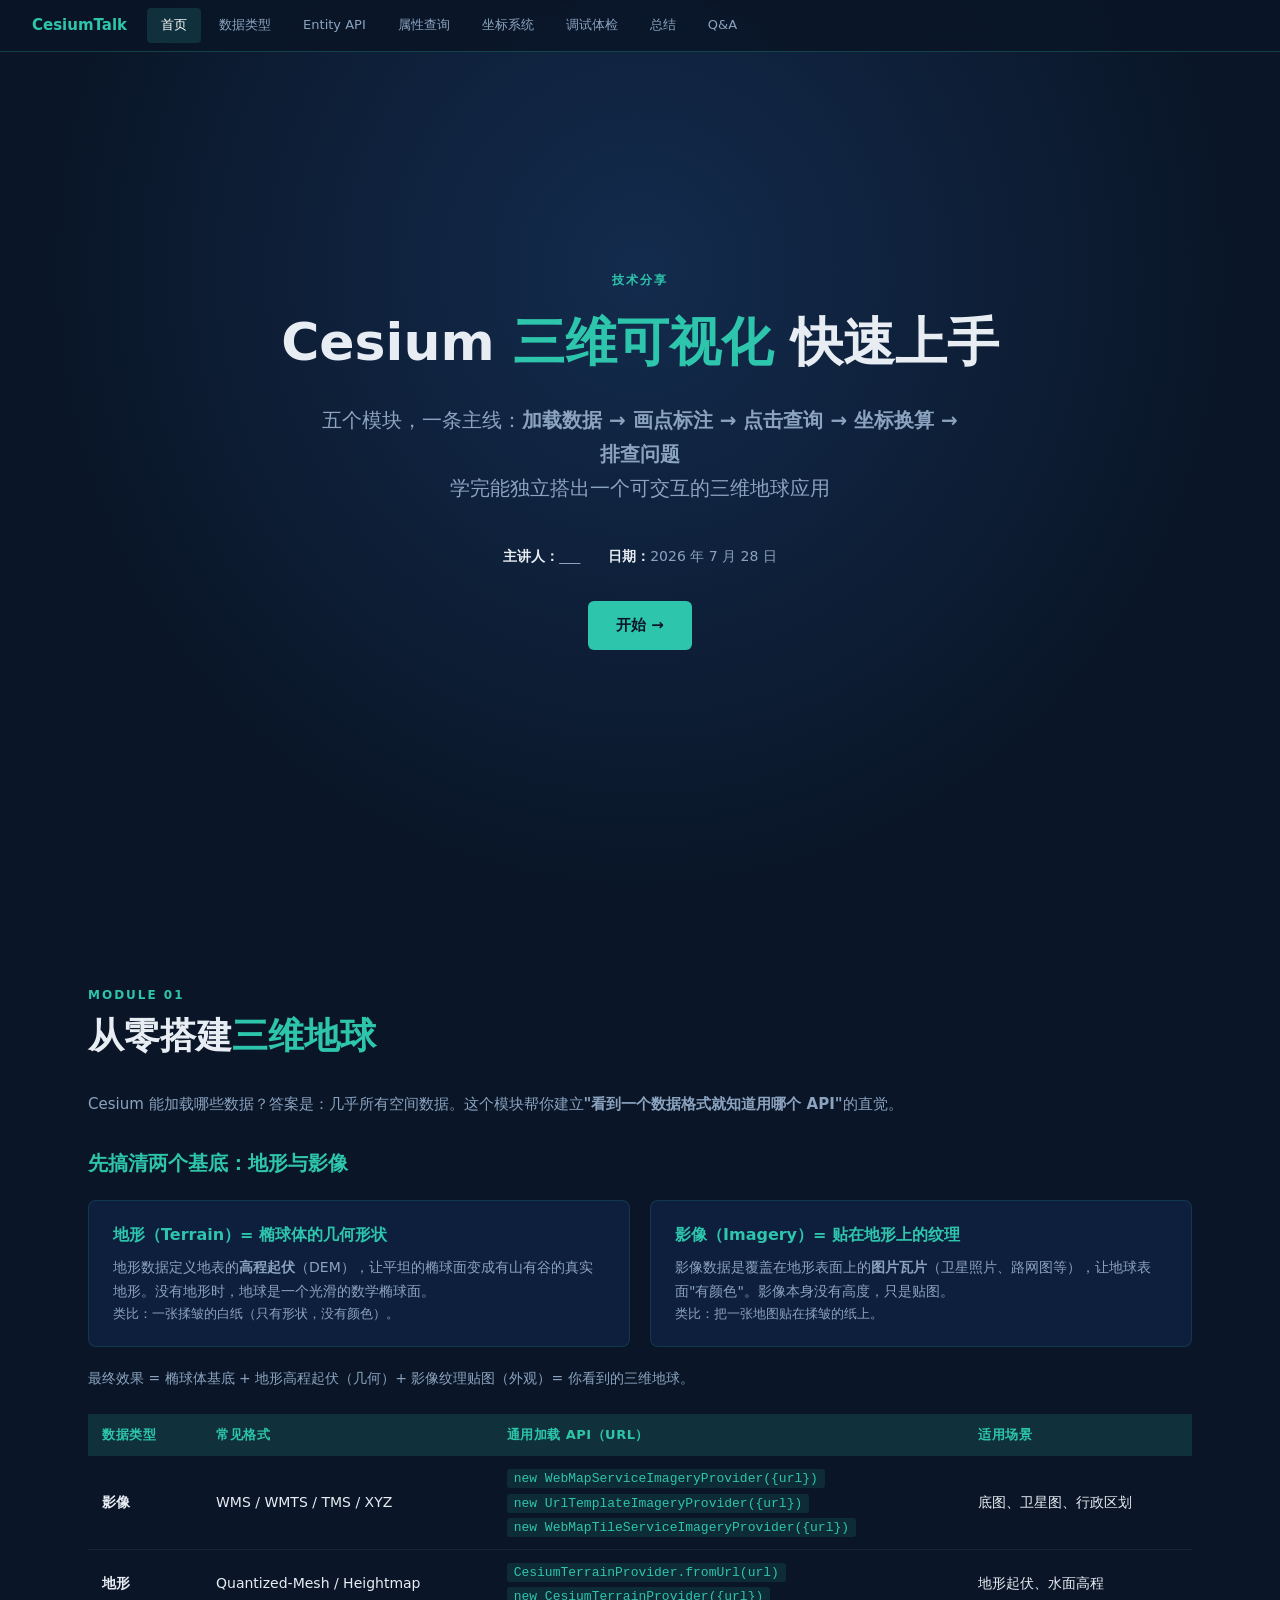
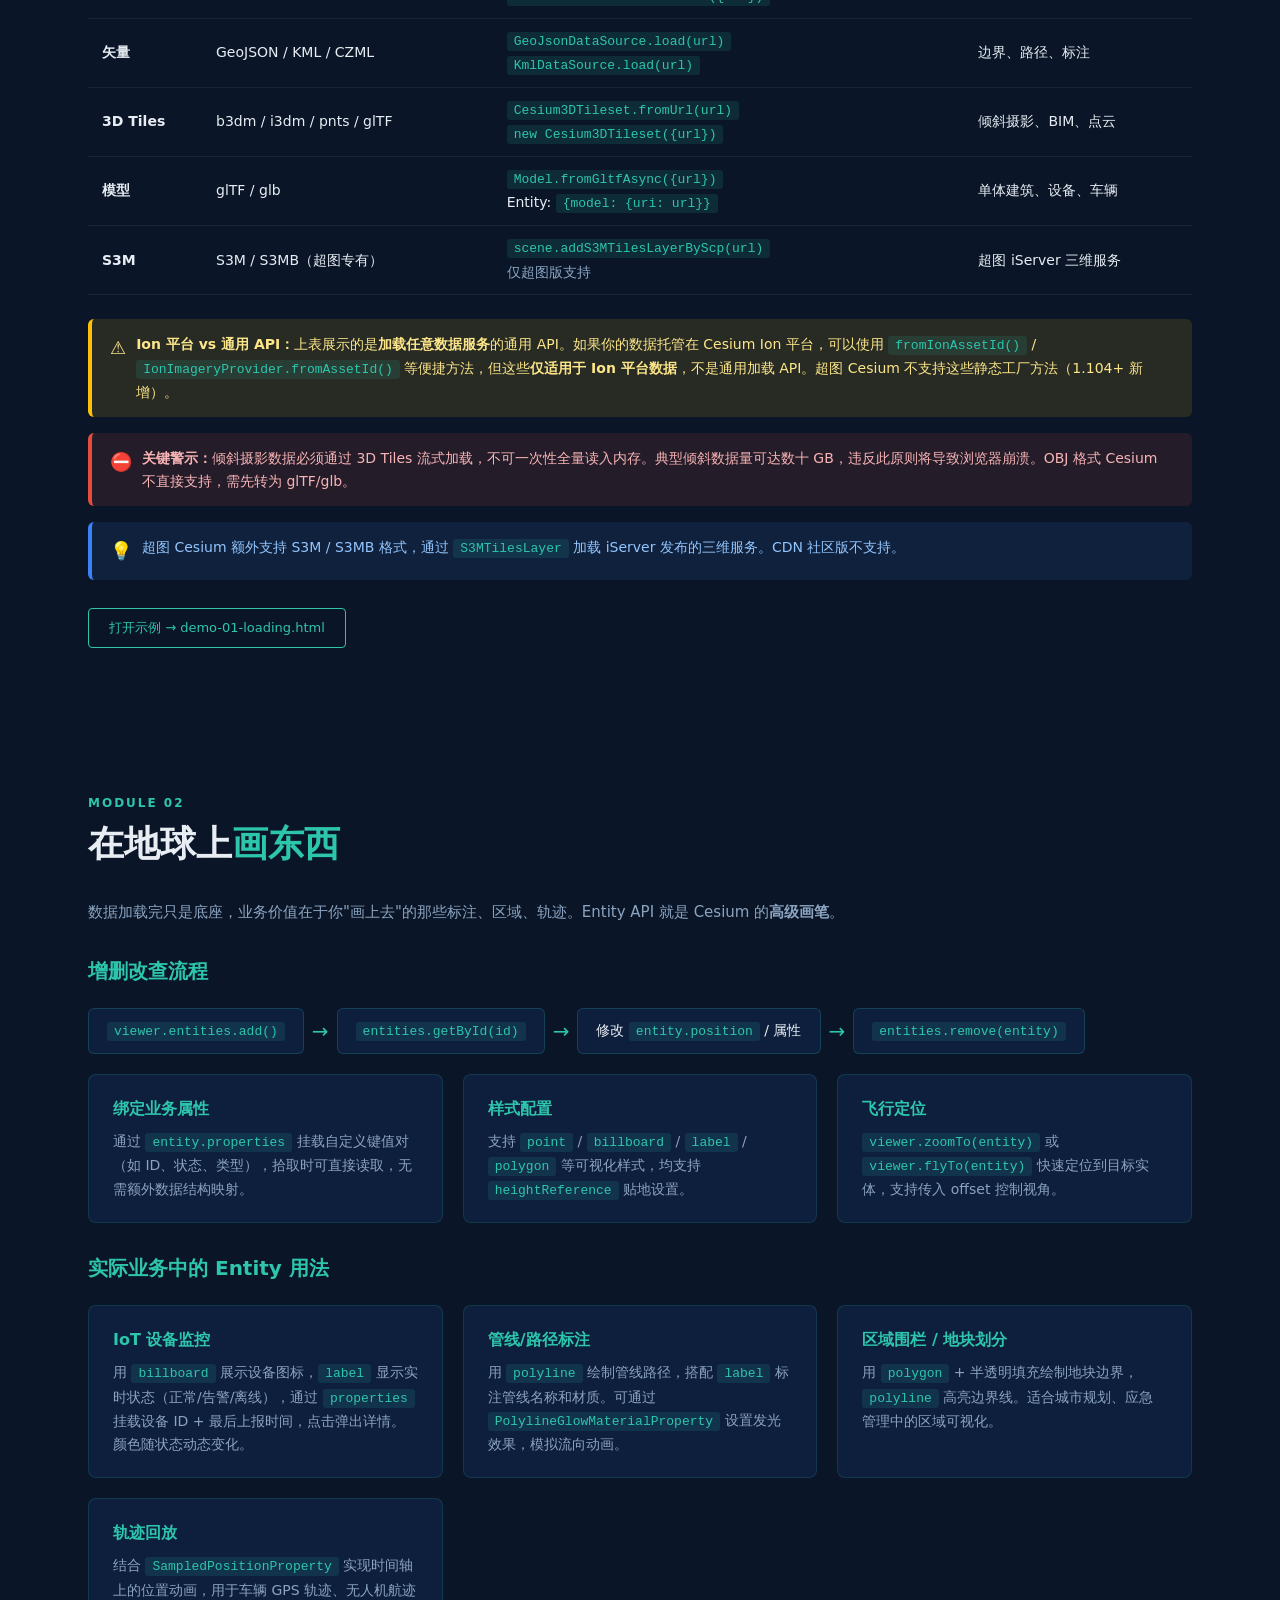
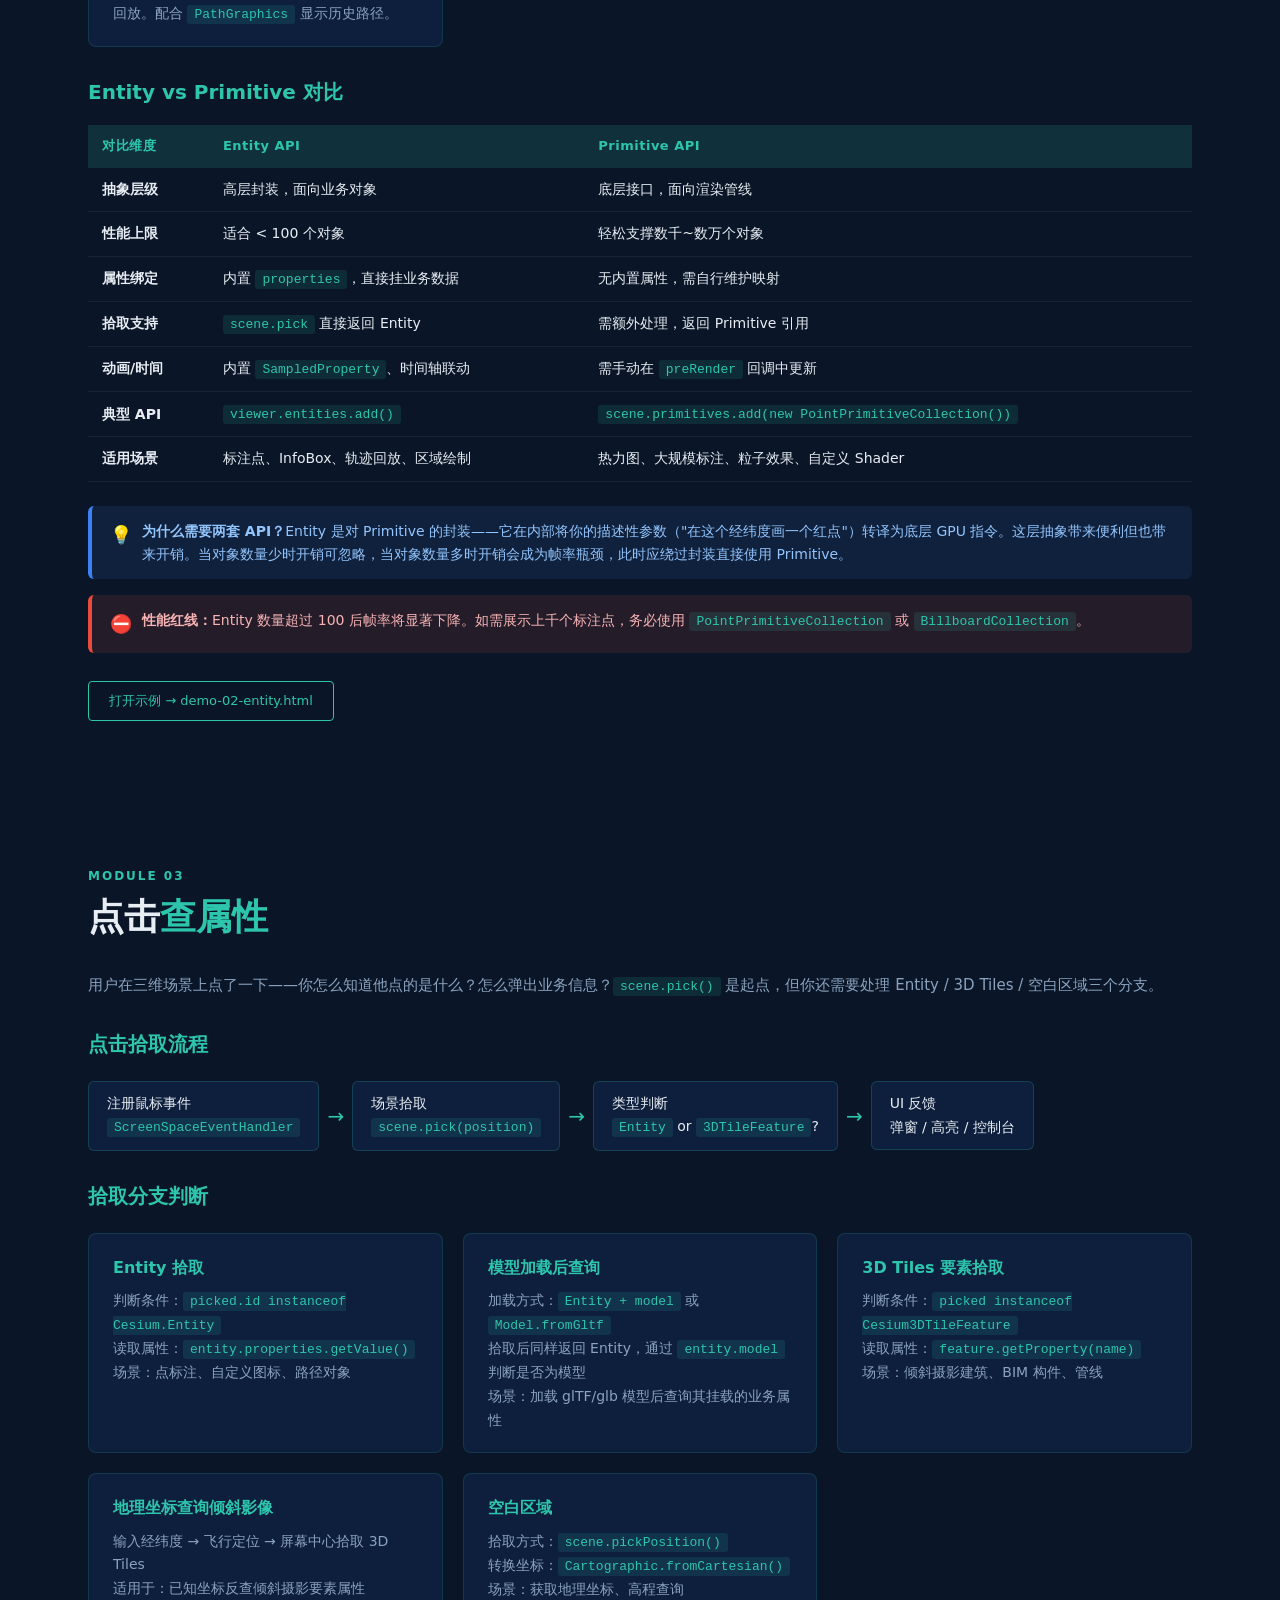
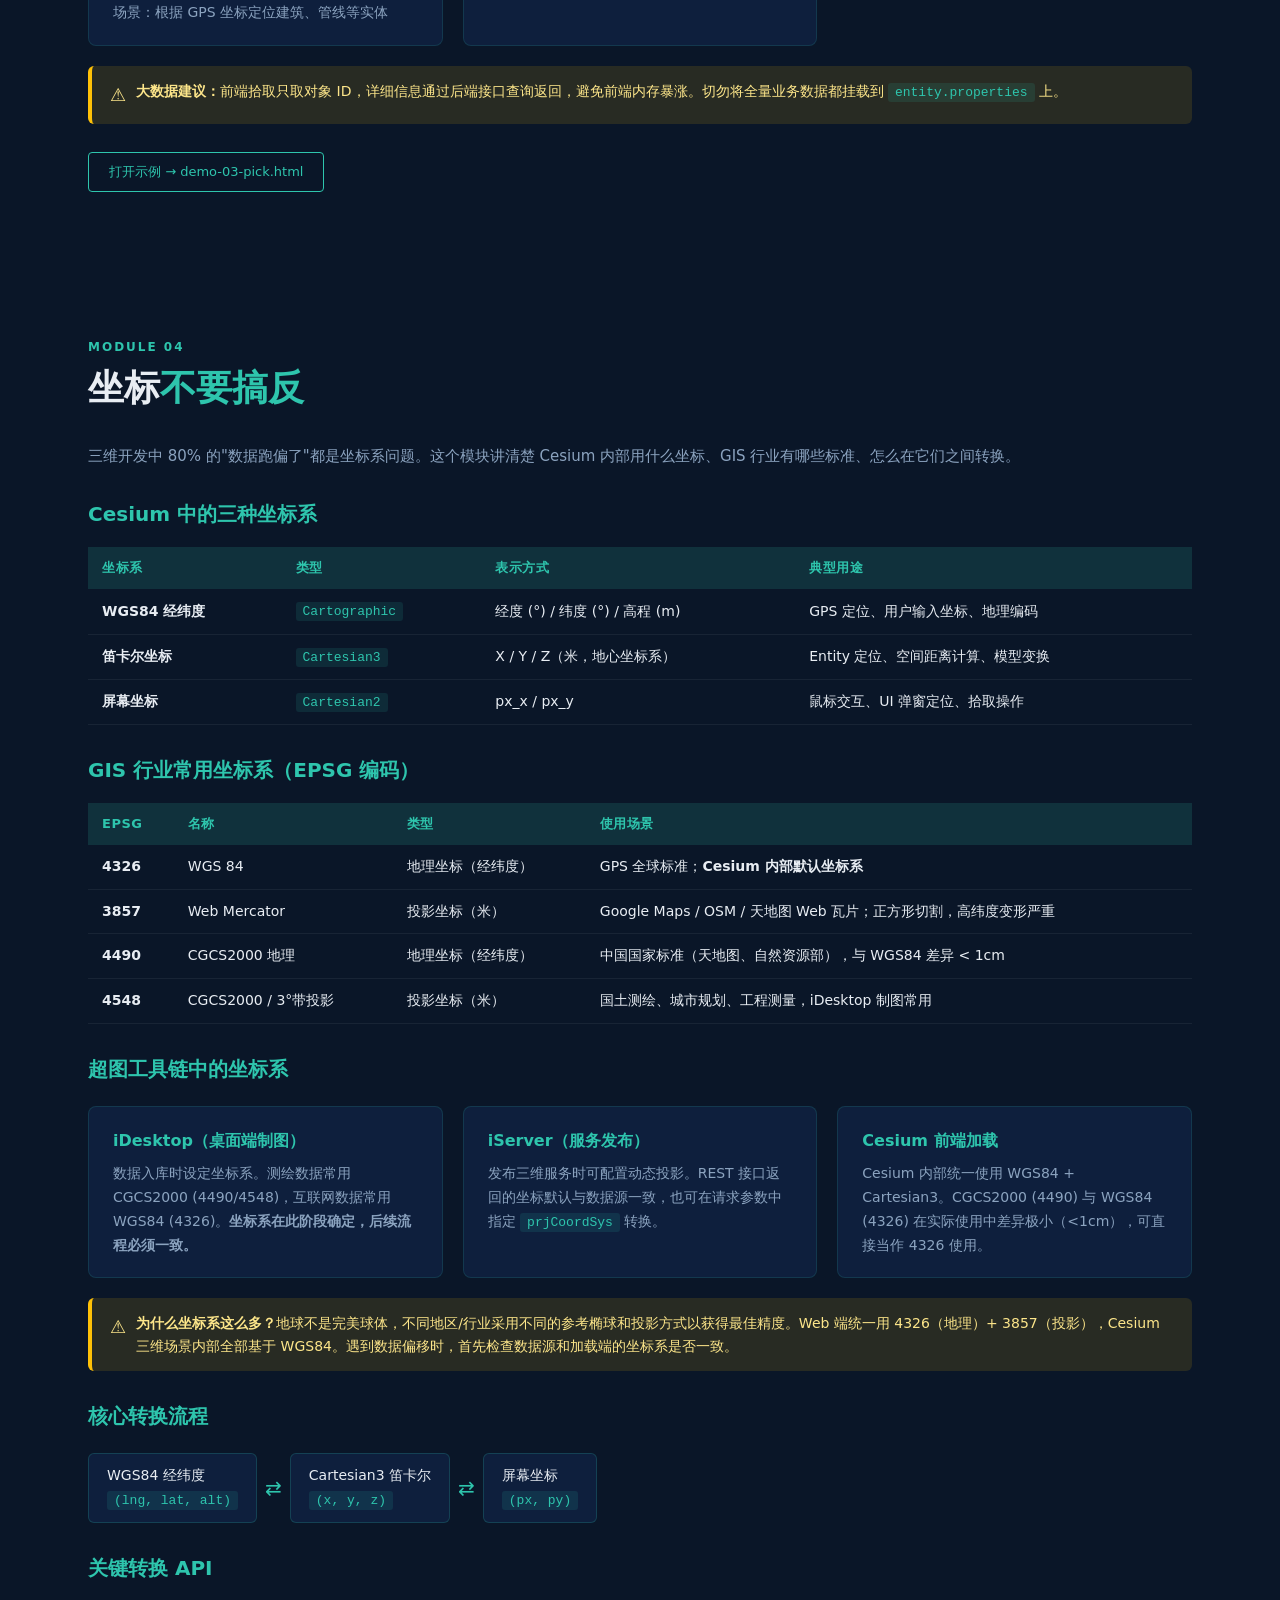
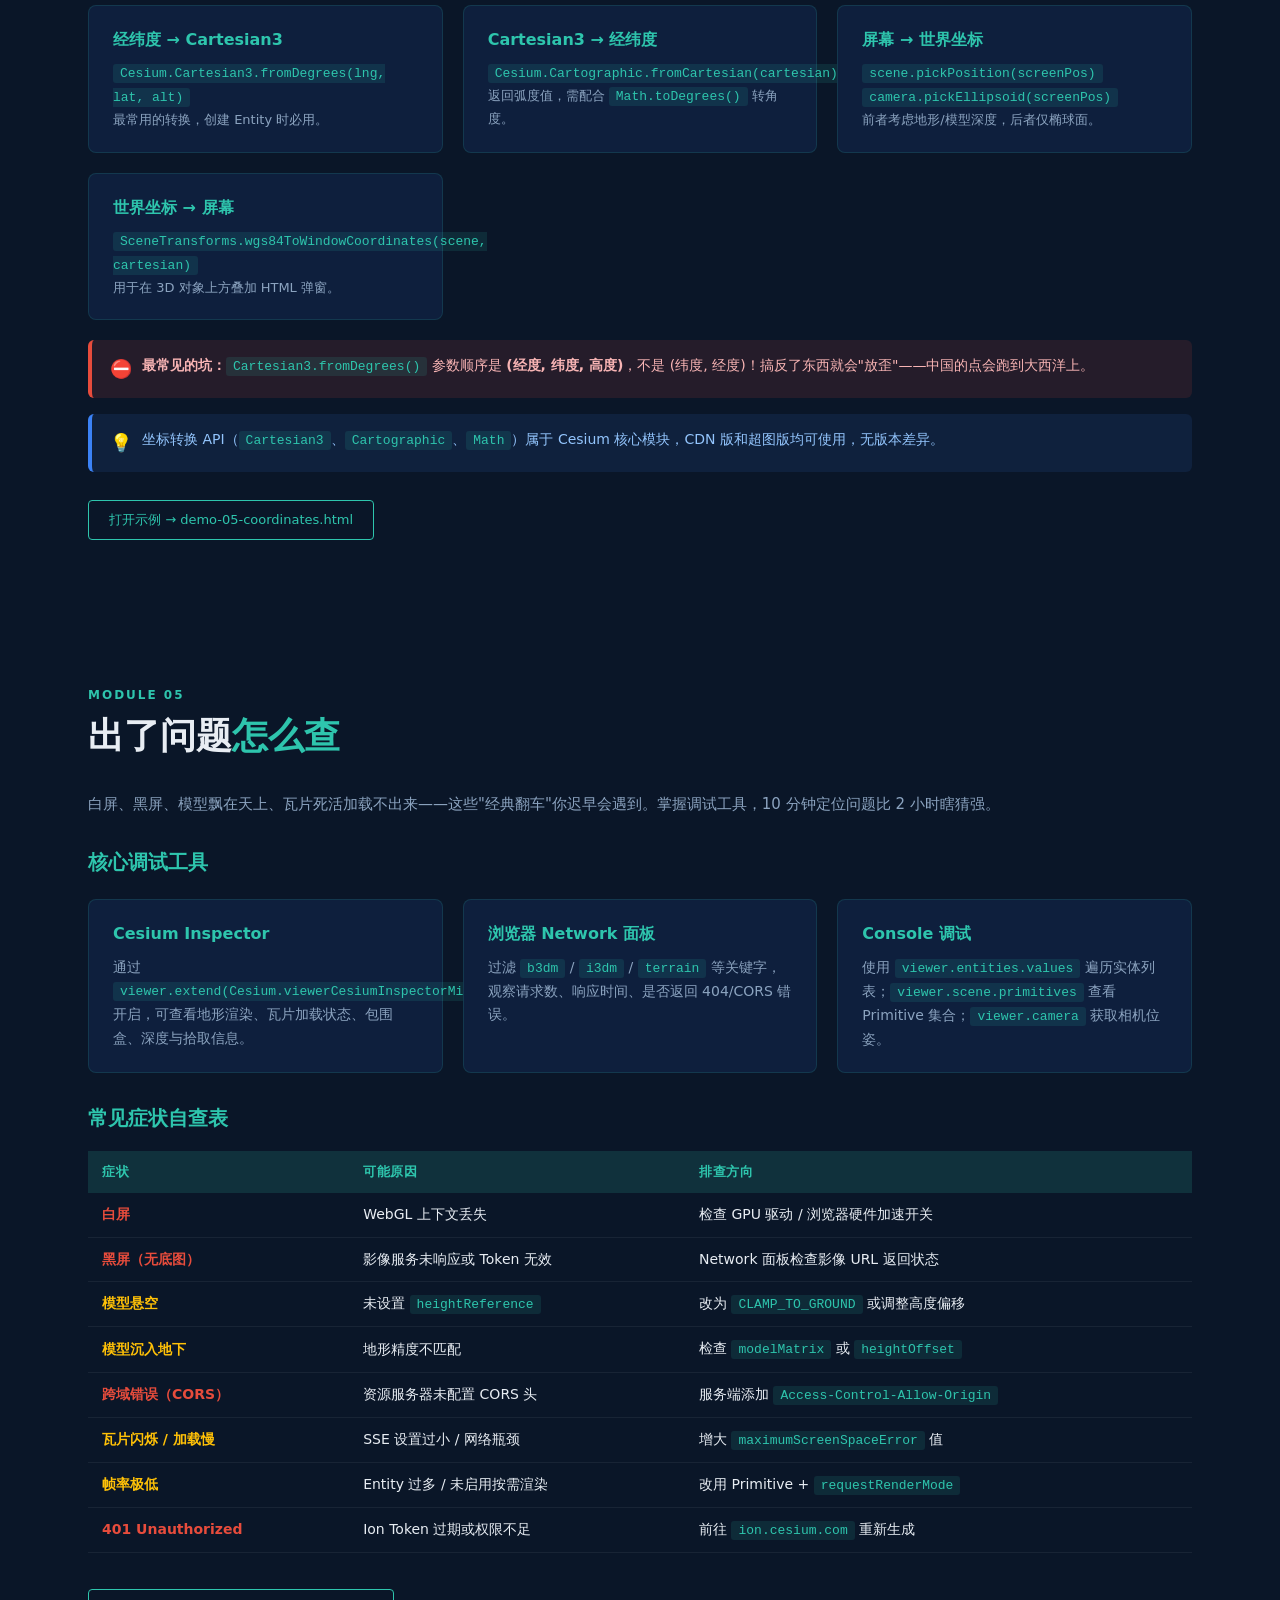
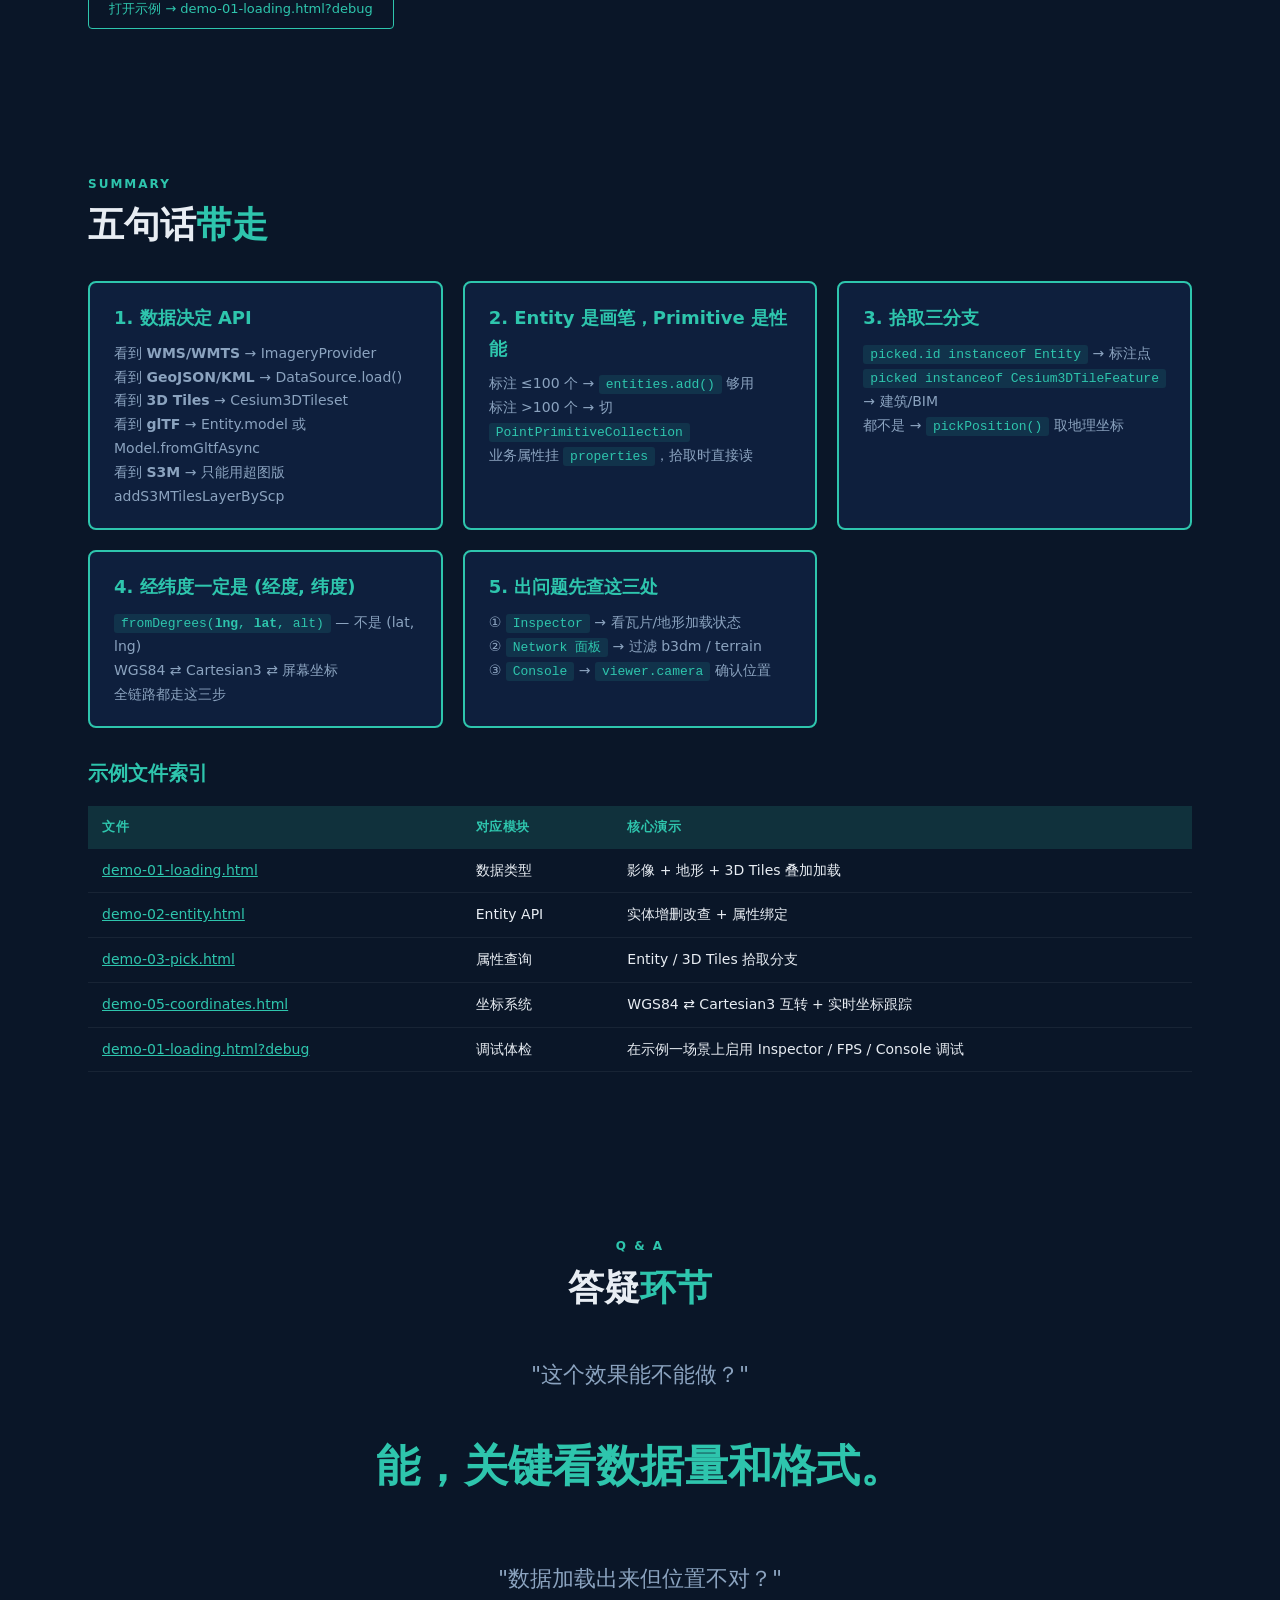
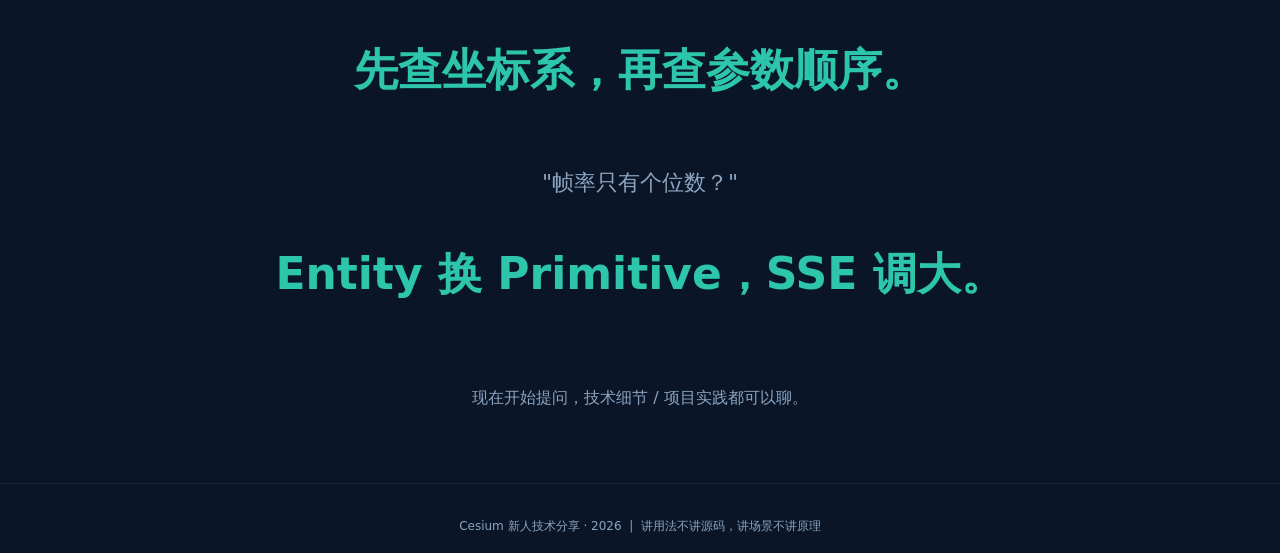
==== index.html @ dcb0eeff "重构多个演示文件，提取公共样式至shared-style.css，优化面板布局，新增坐标系转换功能，更新文档内容以提升一致性和可读性。" ====
<!DOCTYPE html>
<html lang="zh-CN">
<head>
    <meta charset="utf-8">
    <meta name="viewport" content="width=device-width, initial-scale=1">
    <title>Cesium 新人技术分享</title>
    <style>
        :root {
            --bg-dark: #0a1628;
            --bg-section: #0e1f3d;
            --bg-card: rgba(14, 31, 61, 0.85);
            --accent: #2ec5ad;
            --accent-dim: rgba(46, 197, 173, 0.15);
            --text: #e8edf3;
            --text-dim: #8ba3bf;
            --danger: #e74c3c;
            --danger-dim: rgba(231, 76, 60, 0.12);
            --warn: #ffc107;
            --warn-dim: rgba(255, 193, 7, 0.12);
            --blue: #3b82f6;
        }
        * { margin: 0; padding: 0; box-sizing: border-box; }
        html { scroll-behavior: smooth; font-size: 16px; }
        body {
            font-family: 'Segoe UI', 'PingFang SC', 'Microsoft YaHei', system-ui, sans-serif;
            background: var(--bg-dark); color: var(--text); line-height: 1.7;
        }

        /* ── NAV ── */
        nav {
            position: fixed; top: 0; left: 0; right: 0; z-index: 100;
            background: rgba(10, 22, 40, .92); backdrop-filter: blur(12px);
            border-bottom: 1px solid rgba(46, 197, 173, .25);
            display: flex; align-items: center; padding: 0 32px; height: 52px;
            gap: 4px; overflow-x: auto;
        }
        nav a {
            color: var(--text-dim); text-decoration: none; font-size: 13px;
            padding: 6px 14px; border-radius: 4px; white-space: nowrap;
            transition: all .2s;
        }
        nav a:hover, nav a.active { color: #fff; background: var(--accent-dim); }
        nav .brand { color: var(--accent); font-weight: 700; font-size: 15px; margin-right: 16px; }

        /* ── SECTION ── */
        section {
            min-height: 100vh; padding: 80px 48px 60px;
            max-width: 1200px; margin: 0 auto;
        }
        .section-tag {
            display: inline-block; font-size: 12px; font-weight: 600; letter-spacing: 2px;
            color: var(--accent); text-transform: uppercase; margin-bottom: 8px;
        }
        h2 {
            font-size: 36px; font-weight: 700; margin-bottom: 32px; line-height: 1.3;
        }
        h2 span { color: var(--accent); }
        h3 {
            font-size: 20px; font-weight: 600; margin: 28px 0 14px; color: var(--accent);
        }

        /* ── HERO ── */
        #hero {
            display: flex; flex-direction: column; justify-content: center; align-items: center;
            text-align: center; min-height: 100vh;
            background: radial-gradient(ellipse at 50% 30%, #132b4d 0%, var(--bg-dark) 70%);
        }
        #hero h1 { font-size: 52px; font-weight: 800; margin-bottom: 16px; }
        #hero h1 span { color: var(--accent); }
        #hero .subtitle { font-size: 20px; color: var(--text-dim); margin-bottom: 40px; max-width: 640px; }
        #hero .meta { font-size: 14px; color: var(--text-dim); }
        #hero .meta strong { color: var(--text); }
        .demo-link {
            display: inline-block; margin-top: 32px;
            padding: 12px 28px; background: var(--accent); color: #0a1628;
            font-weight: 600; font-size: 15px; border-radius: 6px;
            text-decoration: none; transition: transform .2s, box-shadow .2s;
        }
        .demo-link:hover { transform: translateY(-2px); box-shadow: 0 6px 20px rgba(46,197,173,.3); }

        /* ── TABLE ── */
        table { width: 100%; border-collapse: collapse; margin: 16px 0 24px; font-size: 14px; }
        thead th {
            background: var(--accent-dim); color: var(--accent); font-weight: 600;
            padding: 10px 14px; text-align: left; font-size: 13px; letter-spacing: .5px;
        }
        tbody td {
            padding: 10px 14px; border-bottom: 1px solid rgba(255,255,255,.06);
        }
        tbody tr:hover { background: rgba(46,197,173,.05); }
        code {
            background: rgba(46,197,173,.12); padding: 2px 7px; border-radius: 3px;
            font-family: 'Consolas', 'Fira Code', monospace; font-size: 13px; color: var(--accent);
        }

        /* ── ALERT BOXES ── */
        .alert {
            padding: 14px 18px; border-radius: 6px; margin: 16px 0;
            font-size: 14px; line-height: 1.6; display: flex; gap: 10px; align-items: flex-start;
        }
        .alert-icon { font-size: 18px; flex-shrink: 0; margin-top: 1px; }
        .alert-danger { background: var(--danger-dim); border-left: 4px solid var(--danger); color: #f8b4b4; }
        .alert-warn { background: var(--warn-dim); border-left: 4px solid var(--warn); color: #fde68a; }
        .alert-info { background: rgba(59,130,246,.1); border-left: 4px solid var(--blue); color: #93c5fd; }

        /* ── CARDS ── */
        .card-grid { display: grid; grid-template-columns: repeat(auto-fit, minmax(280px, 1fr)); gap: 20px; margin: 20px 0; }
        .card {
            background: var(--bg-section); border: 1px solid rgba(46,197,173,.15);
            border-radius: 8px; padding: 20px 24px;
        }
        .card h4 { color: var(--accent); font-size: 16px; margin-bottom: 8px; }
        .card p { font-size: 14px; color: var(--text-dim); }

        /* ── FLOW ── */
        .flow {
            display: flex; align-items: center; gap: 0; margin: 20px 0; flex-wrap: wrap;
        }
        .flow-step {
            background: var(--bg-section); border: 1px solid rgba(46,197,173,.2);
            padding: 10px 18px; border-radius: 6px; font-size: 14px; white-space: nowrap;
        }
        .flow-arrow { color: var(--accent); font-size: 20px; padding: 0 8px; }

        /* ── DECISION TREE ── */
        .decision {
            background: var(--bg-section); border: 1px solid rgba(46,197,173,.2);
            border-radius: 8px; padding: 20px 24px; margin: 16px 0; font-size: 14px;
        }
        .decision .q { color: var(--warn); font-weight: 600; margin-bottom: 8px; }
        .decision .branch { display: flex; gap: 20px; margin-top: 10px; }
        .decision .yes, .decision .no {
            flex: 1; padding: 12px 16px; border-radius: 6px; font-size: 13px;
        }
        .decision .yes { background: rgba(46,197,173,.1); border: 1px solid var(--accent); }
        .decision .no { background: rgba(231,76,60,.08); border: 1px solid var(--danger); }

        /* ── DEMO BUTTON ── */
        .demo-btn {
            display: inline-block; padding: 8px 20px; margin-top: 12px;
            background: transparent; border: 1px solid var(--accent); color: var(--accent);
            border-radius: 4px; text-decoration: none; font-size: 13px;
            transition: all .2s;
        }
        .demo-btn:hover { background: var(--accent); color: #0a1628; }

        /* ── QA ── */
        #qa {
            display: flex; flex-direction: column; justify-content: center; align-items: center;
            text-align: center;
        }
        .qa-line { font-size: 22px; color: var(--text-dim); margin: 12px 0; }
        .qa-big { font-size: 44px; font-weight: 800; color: var(--accent); margin: 24px 0; }

        /* ── FOOTER ── */
        footer {
            text-align: center; padding: 32px; color: var(--text-dim); font-size: 12px;
            border-top: 1px solid rgba(255,255,255,.06);
        }
    </style>
</head>
<body>

<!-- ════════════════════ NAV ════════════════════ -->
<nav>
    <span class="brand">CesiumTalk</span>
    <a href="#hero">首页</a>
    <a href="#mod1">数据类型</a>
    <a href="#mod2">Entity API</a>
    <a href="#mod3">属性查询</a>
    <a href="#mod4">坐标系统</a>
    <a href="#mod5">调试体检</a>
    <a href="#summary">总结</a>
    <a href="#qa">Q&amp;A</a>
</nav>

<!-- ════════════════════ HERO ════════════════════ -->
<section id="hero">
    <div class="section-tag">技术分享</div>
    <h1>Cesium <span>三维可视化</span> 快速上手</h1>
    <p class="subtitle">五个模块，一条主线：<strong>加载数据 → 画点标注 → 点击查询 → 坐标换算 → 排查问题</strong><br>学完能独立搭出一个可交互的三维地球应用</p>
    <div class="meta"><strong>主讲人：</strong>___&emsp;&emsp;<strong>日期：</strong>2026 年 7 月 28 日</div>
    <a class="demo-link" href="#mod1">开始 →</a>
</section>

<!-- ════════════════════ 模块一 ════════════════════ -->
<section id="mod1">
    <div class="section-tag">Module 01</div>
    <h2>从零搭建<span>三维地球</span></h2>
    <p style="font-size:15px;color:var(--text-dim);margin-bottom:24px;">Cesium 能加载哪些数据？答案是：几乎所有空间数据。这个模块帮你建立<strong>"看到一个数据格式就知道用哪个 API"</strong>的直觉。</p>

    <h3>先搞清两个基底：地形与影像</h3>
    <div class="card-grid">
        <div class="card">
            <h4>地形（Terrain）= 椭球体的几何形状</h4>
            <p>地形数据定义地表的<strong>高程起伏</strong>（DEM），让平坦的椭球面变成有山有谷的真实地形。没有地形时，地球是一个光滑的数学椭球面。</p>
            <p style="color:var(--text-dim);font-size:13px;">类比：一张揉皱的白纸（只有形状，没有颜色）。</p>
        </div>
        <div class="card">
            <h4>影像（Imagery）= 贴在地形上的纹理</h4>
            <p>影像数据是覆盖在地形表面上的<strong>图片瓦片</strong>（卫星照片、路网图等），让地球表面"有颜色"。影像本身没有高度，只是贴图。</p>
            <p style="color:var(--text-dim);font-size:13px;">类比：把一张地图贴在揉皱的纸上。</p>
        </div>
    </div>
    <p style="font-size:14px;color:var(--text-dim);margin-bottom:24px;">最终效果 = 椭球体基底 + 地形高程起伏（几何）+ 影像纹理贴图（外观）= 你看到的三维地球。</p>

    <table>
        <thead>
            <tr><th>数据类型</th><th>常见格式</th><th>通用加载 API（URL）</th><th>适用场景</th></tr>
        </thead>
        <tbody>
            <tr>
                <td><strong>影像</strong></td>
                <td>WMS / WMTS / TMS / XYZ</td>
                <td><code>new WebMapServiceImageryProvider({url})</code><br><code>new UrlTemplateImageryProvider({url})</code><br><code>new WebMapTileServiceImageryProvider({url})</code></td>
                <td>底图、卫星图、行政区划</td>
            </tr>
            <tr>
                <td><strong>地形</strong></td>
                <td>Quantized-Mesh / Heightmap</td>
                <td><code>CesiumTerrainProvider.fromUrl(url)</code><br><code>new CesiumTerrainProvider({url})</code></td>
                <td>地形起伏、水面高程</td>
            </tr>
            <tr>
                <td><strong>矢量</strong></td>
                <td>GeoJSON / KML / CZML</td>
                <td><code>GeoJsonDataSource.load(url)</code><br><code>KmlDataSource.load(url)</code></td>
                <td>边界、路径、标注</td>
            </tr>
            <tr>
                <td><strong>3D Tiles</strong></td>
                <td>b3dm / i3dm / pnts / glTF</td>
                <td><code>Cesium3DTileset.fromUrl(url)</code><br><code>new Cesium3DTileset({url})</code></td>
                <td>倾斜摄影、BIM、点云</td>
            </tr>
            <tr>
                <td><strong>模型</strong></td>
                <td>glTF / glb</td>
                <td><code>Model.fromGltfAsync({url})</code><br>Entity: <code>{model: {uri: url}}</code></td>
                <td>单体建筑、设备、车辆</td>
            </tr>
            <tr>
                <td><strong>S3M</strong></td>
                <td>S3M / S3MB（超图专有）</td>
                <td><code>scene.addS3MTilesLayerByScp(url)</code><br><span style="color:var(--text-dim);">仅超图版支持</span></td>
                <td>超图 iServer 三维服务</td>
            </tr>
        </tbody>
    </table>

    <div class="alert alert-warn">
        <span class="alert-icon">⚠</span>
        <div><strong>Ion 平台 vs 通用 API：</strong>上表展示的是<strong>加载任意数据服务</strong>的通用 API。如果你的数据托管在 Cesium Ion 平台，可以使用 <code>fromIonAssetId()</code> / <code>IonImageryProvider.fromAssetId()</code> 等便捷方法，但这些<strong>仅适用于 Ion 平台数据</strong>，不是通用加载 API。超图 Cesium 不支持这些静态工厂方法（1.104+ 新增）。</div>
    </div>

    <div class="alert alert-danger">
        <span class="alert-icon">⛔</span>
        <div><strong>关键警示：</strong>倾斜摄影数据必须通过 3D Tiles 流式加载，不可一次性全量读入内存。典型倾斜数据量可达数十 GB，违反此原则将导致浏览器崩溃。OBJ 格式 Cesium 不直接支持，需先转为 glTF/glb。</div>
    </div>

    <div class="alert alert-info">
        <span class="alert-icon">💡</span>
        <div>超图 Cesium 额外支持 S3M / S3MB 格式，通过 <code>S3MTilesLayer</code> 加载 iServer 发布的三维服务。CDN 社区版不支持。</div>
    </div>

    <a class="demo-btn" href="demo-01-loading.html" target="_blank">打开示例 → demo-01-loading.html</a>
</section>

<!-- ════════════════════ 模块二 ════════════════════ -->
<section id="mod2">
    <div class="section-tag">Module 02</div>
    <h2>在地球上<span>画东西</span></h2>
    <p style="font-size:15px;color:var(--text-dim);margin-bottom:24px;">数据加载完只是底座，业务价值在于你"画上去"的那些标注、区域、轨迹。Entity API 就是 Cesium 的<strong>高级画笔</strong>。</p>

    <h3>增删改查流程</h3>
    <div class="flow">
        <div class="flow-step"><code>viewer.entities.add()</code></div>
        <span class="flow-arrow">→</span>
        <div class="flow-step"><code>entities.getById(id)</code></div>
        <span class="flow-arrow">→</span>
        <div class="flow-step">修改 <code>entity.position</code> / 属性</div>
        <span class="flow-arrow">→</span>
        <div class="flow-step"><code>entities.remove(entity)</code></div>
    </div>

    <div class="card-grid">
        <div class="card">
            <h4>绑定业务属性</h4>
            <p>通过 <code>entity.properties</code> 挂载自定义键值对（如 ID、状态、类型），拾取时可直接读取，无需额外数据结构映射。</p>
        </div>
        <div class="card">
            <h4>样式配置</h4>
            <p>支持 <code>point</code> / <code>billboard</code> / <code>label</code> / <code>polygon</code> 等可视化样式，均支持 <code>heightReference</code> 贴地设置。</p>
        </div>
        <div class="card">
            <h4>飞行定位</h4>
            <p><code>viewer.zoomTo(entity)</code> 或 <code>viewer.flyTo(entity)</code> 快速定位到目标实体，支持传入 offset 控制视角。</p>
        </div>
    </div>

    <h3>实际业务中的 Entity 用法</h3>
    <div class="card-grid">
        <div class="card">
            <h4>IoT 设备监控</h4>
            <p>用 <code>billboard</code> 展示设备图标，<code>label</code> 显示实时状态（正常/告警/离线），通过 <code>properties</code> 挂载设备 ID + 最后上报时间，点击弹出详情。颜色随状态动态变化。</p>
        </div>
        <div class="card">
            <h4>管线/路径标注</h4>
            <p>用 <code>polyline</code> 绘制管线路径，搭配 <code>label</code> 标注管线名称和材质。可通过 <code>PolylineGlowMaterialProperty</code> 设置发光效果，模拟流向动画。</p>
        </div>
        <div class="card">
            <h4>区域围栏 / 地块划分</h4>
            <p>用 <code>polygon</code> + 半透明填充绘制地块边界，<code>polyline</code> 高亮边界线。适合城市规划、应急管理中的区域可视化。</p>
        </div>
        <div class="card">
            <h4>轨迹回放</h4>
            <p>结合 <code>SampledPositionProperty</code> 实现时间轴上的位置动画，用于车辆 GPS 轨迹、无人机航迹回放。配合 <code>PathGraphics</code> 显示历史路径。</p>
        </div>
    </div>

    <h3>Entity vs Primitive 对比</h3>
    <table>
        <thead><tr><th>对比维度</th><th>Entity API</th><th>Primitive API</th></tr></thead>
        <tbody>
            <tr><td><strong>抽象层级</strong></td><td>高层封装，面向业务对象</td><td>底层接口，面向渲染管线</td></tr>
            <tr><td><strong>性能上限</strong></td><td>适合 &lt; 100 个对象</td><td>轻松支撑数千~数万个对象</td></tr>
            <tr><td><strong>属性绑定</strong></td><td>内置 <code>properties</code>，直接挂业务数据</td><td>无内置属性，需自行维护映射</td></tr>
            <tr><td><strong>拾取支持</strong></td><td><code>scene.pick</code> 直接返回 Entity</td><td>需额外处理，返回 Primitive 引用</td></tr>
            <tr><td><strong>动画/时间</strong></td><td>内置 <code>SampledProperty</code>、时间轴联动</td><td>需手动在 <code>preRender</code> 回调中更新</td></tr>
            <tr><td><strong>典型 API</strong></td><td><code>viewer.entities.add()</code></td><td><code>scene.primitives.add(new PointPrimitiveCollection())</code></td></tr>
            <tr><td><strong>适用场景</strong></td><td>标注点、InfoBox、轨迹回放、区域绘制</td><td>热力图、大规模标注、粒子效果、自定义 Shader</td></tr>
        </tbody>
    </table>

    <div class="alert alert-info">
        <span class="alert-icon">💡</span>
        <div><strong>为什么需要两套 API？</strong>Entity 是对 Primitive 的封装——它在内部将你的描述性参数（"在这个经纬度画一个红点"）转译为底层 GPU 指令。这层抽象带来便利但也带来开销。当对象数量少时开销可忽略，当对象数量多时开销会成为帧率瓶颈，此时应绕过封装直接使用 Primitive。</div>
    </div>

    <div class="alert alert-danger">
        <span class="alert-icon">⛔</span>
        <div><strong>性能红线：</strong>Entity 数量超过 100 后帧率将显著下降。如需展示上千个标注点，务必使用 <code>PointPrimitiveCollection</code> 或 <code>BillboardCollection</code>。</div>
    </div>

    <a class="demo-btn" href="demo-02-entity.html" target="_blank">打开示例 → demo-02-entity.html</a>
</section>

<!-- ════════════════════ 模块三 ════════════════════ -->
<section id="mod3">
    <div class="section-tag">Module 03</div>
    <h2>点击<span>查属性</span></h2>
    <p style="font-size:15px;color:var(--text-dim);margin-bottom:24px;">用户在三维场景上点了一下——你怎么知道他点的是什么？怎么弹出业务信息？<code>scene.pick()</code> 是起点，但你还需要处理 Entity / 3D Tiles / 空白区域三个分支。</p>

    <h3>点击拾取流程</h3>
    <div class="flow">
        <div class="flow-step">注册鼠标事件<br><code>ScreenSpaceEventHandler</code></div>
        <span class="flow-arrow">→</span>
        <div class="flow-step">场景拾取<br><code>scene.pick(position)</code></div>
        <span class="flow-arrow">→</span>
        <div class="flow-step">类型判断<br><code>Entity</code> or <code>3DTileFeature</code>?</div>
        <span class="flow-arrow">→</span>
        <div class="flow-step">UI 反馈<br>弹窗 / 高亮 / 控制台</div>
    </div>

    <h3>拾取分支判断</h3>
    <div class="card-grid">
        <div class="card">
            <h4>Entity 拾取</h4>
            <p>判断条件：<code>picked.id instanceof Cesium.Entity</code></p>
            <p>读取属性：<code>entity.properties.getValue()</code></p>
            <p>场景：点标注、自定义图标、路径对象</p>
        </div>
        <div class="card">
            <h4>模型加载后查询</h4>
            <p>加载方式：<code>Entity + model</code> 或 <code>Model.fromGltf</code></p>
            <p>拾取后同样返回 Entity，通过 <code>entity.model</code> 判断是否为模型</p>
            <p>场景：加载 glTF/glb 模型后查询其挂载的业务属性</p>
        </div>
        <div class="card">
            <h4>3D Tiles 要素拾取</h4>
            <p>判断条件：<code>picked instanceof Cesium3DTileFeature</code></p>
            <p>读取属性：<code>feature.getProperty(name)</code></p>
            <p>场景：倾斜摄影建筑、BIM 构件、管线</p>
        </div>
        <div class="card">
            <h4>地理坐标查询倾斜影像</h4>
            <p>输入经纬度 → 飞行定位 → 屏幕中心拾取 3D Tiles</p>
            <p>适用于：已知坐标反查倾斜摄影要素属性</p>
            <p>场景：根据 GPS 坐标定位建筑、管线等实体</p>
        </div>
        <div class="card">
            <h4>空白区域</h4>
            <p>拾取方式：<code>scene.pickPosition()</code></p>
            <p>转换坐标：<code>Cartographic.fromCartesian()</code></p>
            <p>场景：获取地理坐标、高程查询</p>
        </div>
    </div>

    <div class="alert alert-warn">
        <span class="alert-icon">⚠</span>
        <div><strong>大数据建议：</strong>前端拾取只取对象 ID，详细信息通过后端接口查询返回，避免前端内存暴涨。切勿将全量业务数据都挂载到 <code>entity.properties</code> 上。</div>
    </div>

    <a class="demo-btn" href="demo-03-pick.html" target="_blank">打开示例 → demo-03-pick.html</a>
</section>

<!-- ════════════════════ 模块四 ════════════════════ -->
<section id="mod4">
    <div class="section-tag">Module 04</div>
    <h2>坐标<span>不要搞反</span></h2>
    <p style="font-size:15px;color:var(--text-dim);margin-bottom:24px;">三维开发中 80% 的"数据跑偏了"都是坐标系问题。这个模块讲清楚 Cesium 内部用什么坐标、GIS 行业有哪些标准、怎么在它们之间转换。</p>

    <h3>Cesium 中的三种坐标系</h3>
    <table>
        <thead><tr><th>坐标系</th><th>类型</th><th>表示方式</th><th>典型用途</th></tr></thead>
        <tbody>
            <tr>
                <td><strong>WGS84 经纬度</strong></td>
                <td><code>Cartographic</code></td>
                <td>经度 (°) / 纬度 (°) / 高程 (m)</td>
                <td>GPS 定位、用户输入坐标、地理编码</td>
            </tr>
            <tr>
                <td><strong>笛卡尔坐标</strong></td>
                <td><code>Cartesian3</code></td>
                <td>X / Y / Z（米，地心坐标系）</td>
                <td>Entity 定位、空间距离计算、模型变换</td>
            </tr>
            <tr>
                <td><strong>屏幕坐标</strong></td>
                <td><code>Cartesian2</code></td>
                <td>px_x / px_y</td>
                <td>鼠标交互、UI 弹窗定位、拾取操作</td>
            </tr>
        </tbody>
    </table>

    <h3>GIS 行业常用坐标系（EPSG 编码）</h3>
    <table>
        <thead><tr><th>EPSG</th><th>名称</th><th>类型</th><th>使用场景</th></tr></thead>
        <tbody>
            <tr>
                <td><strong>4326</strong></td>
                <td>WGS 84</td>
                <td>地理坐标（经纬度）</td>
                <td>GPS 全球标准；<strong>Cesium 内部默认坐标系</strong></td>
            </tr>
            <tr>
                <td><strong>3857</strong></td>
                <td>Web Mercator</td>
                <td>投影坐标（米）</td>
                <td>Google Maps / OSM / 天地图 Web 瓦片；正方形切割，高纬度变形严重</td>
            </tr>
            <tr>
                <td><strong>4490</strong></td>
                <td>CGCS2000 地理</td>
                <td>地理坐标（经纬度）</td>
                <td>中国国家标准（天地图、自然资源部），与 WGS84 差异 &lt; 1cm</td>
            </tr>
            <tr>
                <td><strong>4548</strong></td>
                <td>CGCS2000 / 3°带投影</td>
                <td>投影坐标（米）</td>
                <td>国土测绘、城市规划、工程测量，iDesktop 制图常用</td>
            </tr>
        </tbody>
    </table>

    <h3>超图工具链中的坐标系</h3>
    <div class="card-grid">
        <div class="card">
            <h4>iDesktop（桌面端制图）</h4>
            <p>数据入库时设定坐标系。测绘数据常用 CGCS2000 (4490/4548)，互联网数据常用 WGS84 (4326)。<strong>坐标系在此阶段确定，后续流程必须一致。</strong></p>
        </div>
        <div class="card">
            <h4>iServer（服务发布）</h4>
            <p>发布三维服务时可配置动态投影。REST 接口返回的坐标默认与数据源一致，也可在请求参数中指定 <code>prjCoordSys</code> 转换。</p>
        </div>
        <div class="card">
            <h4>Cesium 前端加载</h4>
            <p>Cesium 内部统一使用 WGS84 + Cartesian3。CGCS2000 (4490) 与 WGS84 (4326) 在实际使用中差异极小（&lt;1cm），可直接当作 4326 使用。</p>
        </div>
    </div>

    <div class="alert alert-warn">
        <span class="alert-icon">⚠</span>
        <div><strong>为什么坐标系这么多？</strong>地球不是完美球体，不同地区/行业采用不同的参考椭球和投影方式以获得最佳精度。Web 端统一用 4326（地理）+ 3857（投影），Cesium 三维场景内部全部基于 WGS84。遇到数据偏移时，首先检查数据源和加载端的坐标系是否一致。</div>
    </div>

    <h3>核心转换流程</h3>
    <div class="flow">
        <div class="flow-step">WGS84 经纬度<br><code>(lng, lat, alt)</code></div>
        <span class="flow-arrow">⇄</span>
        <div class="flow-step">Cartesian3 笛卡尔<br><code>(x, y, z)</code></div>
        <span class="flow-arrow">⇄</span>
        <div class="flow-step">屏幕坐标<br><code>(px, py)</code></div>
    </div>

    <h3>关键转换 API</h3>
    <div class="card-grid">
        <div class="card">
            <h4>经纬度 → Cartesian3</h4>
            <p><code>Cesium.Cartesian3.fromDegrees(lng, lat, alt)</code></p>
            <p style="color:var(--text-dim);font-size:13px;">最常用的转换，创建 Entity 时必用。</p>
        </div>
        <div class="card">
            <h4>Cartesian3 → 经纬度</h4>
            <p><code>Cesium.Cartographic.fromCartesian(cartesian)</code></p>
            <p style="color:var(--text-dim);font-size:13px;">返回弧度值，需配合 <code>Math.toDegrees()</code> 转角度。</p>
        </div>
        <div class="card">
            <h4>屏幕 → 世界坐标</h4>
            <p><code>scene.pickPosition(screenPos)</code></p>
            <p><code>camera.pickEllipsoid(screenPos)</code></p>
            <p style="color:var(--text-dim);font-size:13px;">前者考虑地形/模型深度，后者仅椭球面。</p>
        </div>
        <div class="card">
            <h4>世界坐标 → 屏幕</h4>
            <p><code>SceneTransforms.wgs84ToWindowCoordinates(scene, cartesian)</code></p>
            <p style="color:var(--text-dim);font-size:13px;">用于在 3D 对象上方叠加 HTML 弹窗。</p>
        </div>
    </div>

    <div class="alert alert-danger">
        <span class="alert-icon">⛔</span>
        <div><strong>最常见的坑：</strong><code>Cartesian3.fromDegrees()</code> 参数顺序是 <strong>(经度, 纬度, 高度)</strong>，不是 (纬度, 经度)！搞反了东西就会"放歪"——中国的点会跑到大西洋上。</div>
    </div>

    <div class="alert alert-info">
        <span class="alert-icon">💡</span>
        <div>坐标转换 API（<code>Cartesian3</code>、<code>Cartographic</code>、<code>Math</code>）属于 Cesium 核心模块，CDN 版和超图版均可使用，无版本差异。</div>
    </div>

    <a class="demo-btn" href="demo-05-coordinates.html" target="_blank">打开示例 → demo-05-coordinates.html</a>
</section>

<!-- ════════════════════ 模块五 ════════════════════ -->
<section id="mod5">
    <div class="section-tag">Module 05</div>
    <h2>出了问题<span>怎么查</span></h2>
    <p style="font-size:15px;color:var(--text-dim);margin-bottom:24px;">白屏、黑屏、模型飘在天上、瓦片死活加载不出来——这些"经典翻车"你迟早会遇到。掌握调试工具，10 分钟定位问题比 2 小时瞎猜强。</p>

    <h3>核心调试工具</h3>
    <div class="card-grid">
        <div class="card">
            <h4>Cesium Inspector</h4>
            <p>通过 <code>viewer.extend(Cesium.viewerCesiumInspectorMixin)</code> 开启，可查看地形渲染、瓦片加载状态、包围盒、深度与拾取信息。</p>
        </div>
        <div class="card">
            <h4>浏览器 Network 面板</h4>
            <p>过滤 <code>b3dm</code> / <code>i3dm</code> / <code>terrain</code> 等关键字，观察请求数、响应时间、是否返回 404/CORS 错误。</p>
        </div>
        <div class="card">
            <h4>Console 调试</h4>
            <p>使用 <code>viewer.entities.values</code> 遍历实体列表；<code>viewer.scene.primitives</code> 查看 Primitive 集合；<code>viewer.camera</code> 获取相机位姿。</p>
        </div>
    </div>

    <h3>常见症状自查表</h3>
    <table>
        <thead><tr><th>症状</th><th>可能原因</th><th>排查方向</th></tr></thead>
        <tbody>
            <tr><td style="color:var(--danger);font-weight:700;">白屏</td><td>WebGL 上下文丢失</td><td>检查 GPU 驱动 / 浏览器硬件加速开关</td></tr>
            <tr><td style="color:var(--danger);font-weight:700;">黑屏（无底图）</td><td>影像服务未响应或 Token 无效</td><td>Network 面板检查影像 URL 返回状态</td></tr>
            <tr><td style="color:var(--warn);font-weight:700;">模型悬空</td><td>未设置 <code>heightReference</code></td><td>改为 <code>CLAMP_TO_GROUND</code> 或调整高度偏移</td></tr>
            <tr><td style="color:var(--warn);font-weight:700;">模型沉入地下</td><td>地形精度不匹配</td><td>检查 <code>modelMatrix</code> 或 <code>heightOffset</code></td></tr>
            <tr><td style="color:var(--danger);font-weight:700;">跨域错误（CORS）</td><td>资源服务器未配置 CORS 头</td><td>服务端添加 <code>Access-Control-Allow-Origin</code></td></tr>
            <tr><td style="color:var(--warn);font-weight:700;">瓦片闪烁 / 加载慢</td><td>SSE 设置过小 / 网络瓶颈</td><td>增大 <code>maximumScreenSpaceError</code> 值</td></tr>
            <tr><td style="color:var(--warn);font-weight:700;">帧率极低</td><td>Entity 过多 / 未启用按需渲染</td><td>改用 Primitive + <code>requestRenderMode</code></td></tr>
            <tr><td style="color:var(--danger);font-weight:700;">401 Unauthorized</td><td>Ion Token 过期或权限不足</td><td>前往 <code>ion.cesium.com</code> 重新生成</td></tr>
        </tbody>
    </table>

    <a class="demo-btn" href="demo-01-loading.html?debug" target="_blank">打开示例 → demo-01-loading.html?debug</a>
</section>

<!-- ════════════════════ 总结 ════════════════════ -->
<section id="summary">
    <div class="section-tag">Summary</div>
    <h2>五句话<span>带走</span></h2>

    <div class="card-grid">
        <div class="card" style="border-color:var(--accent);border-width:2px;">
            <h4 style="font-size:18px;">1. 数据决定 API</h4>
            <p style="font-size:14px;">看到 <strong>WMS/WMTS</strong> → ImageryProvider<br>看到 <strong>GeoJSON/KML</strong> → DataSource.load()<br>看到 <strong>3D Tiles</strong> → Cesium3DTileset<br>看到 <strong>glTF</strong> → Entity.model 或 Model.fromGltfAsync<br>看到 <strong>S3M</strong> → 只能用超图版 addS3MTilesLayerByScp</p>
        </div>
        <div class="card" style="border-color:var(--accent);border-width:2px;">
            <h4 style="font-size:18px;">2. Entity 是画笔，Primitive 是性能</h4>
            <p style="font-size:14px;">标注 ≤100 个 → <code>entities.add()</code> 够用<br>标注 >100 个 → 切 <code>PointPrimitiveCollection</code><br>业务属性挂 <code>properties</code>，拾取时直接读</p>
        </div>
        <div class="card" style="border-color:var(--accent);border-width:2px;">
            <h4 style="font-size:18px;">3. 拾取三分支</h4>
            <p style="font-size:14px;"><code>picked.id instanceof Entity</code> → 标注点<br><code>picked instanceof Cesium3DTileFeature</code> → 建筑/BIM<br>都不是 → <code>pickPosition()</code> 取地理坐标</p>
        </div>
        <div class="card" style="border-color:var(--accent);border-width:2px;">
            <h4 style="font-size:18px;">4. 经纬度一定是 (经度, 纬度)</h4>
            <p style="font-size:14px;"><code>fromDegrees(<strong>lng</strong>, <strong>lat</strong>, alt)</code> — 不是 (lat, lng)<br>WGS84 ⇄ Cartesian3 ⇄ 屏幕坐标<br>全链路都走这三步</p>
        </div>
        <div class="card" style="border-color:var(--accent);border-width:2px;">
            <h4 style="font-size:18px;">5. 出问题先查这三处</h4>
            <p style="font-size:14px;">① <code>Inspector</code> → 看瓦片/地形加载状态<br>② <code>Network 面板</code> → 过滤 b3dm / terrain<br>③ <code>Console</code> → <code>viewer.camera</code> 确认位置</p>
        </div>
    </div>

    <h3>示例文件索引</h3>
    <table>
        <thead><tr><th>文件</th><th>对应模块</th><th>核心演示</th></tr></thead>
        <tbody>
            <tr><td><a href="demo-01-loading.html" target="_blank" style="color:var(--accent);">demo-01-loading.html</a></td><td>数据类型</td><td>影像 + 地形 + 3D Tiles 叠加加载</td></tr>
            <tr><td><a href="demo-02-entity.html" target="_blank" style="color:var(--accent);">demo-02-entity.html</a></td><td>Entity API</td><td>实体增删改查 + 属性绑定</td></tr>
            <tr><td><a href="demo-03-pick.html" target="_blank" style="color:var(--accent);">demo-03-pick.html</a></td><td>属性查询</td><td>Entity / 3D Tiles 拾取分支</td></tr>
            <tr><td><a href="demo-05-coordinates.html" target="_blank" style="color:var(--accent);">demo-05-coordinates.html</a></td><td>坐标系统</td><td>WGS84 ⇄ Cartesian3 互转 + 实时坐标跟踪</td></tr>
            <tr><td><a href="demo-01-loading.html?debug" target="_blank" style="color:var(--accent);">demo-01-loading.html?debug</a></td><td>调试体检</td><td>在示例一场景上启用 Inspector / FPS / Console 调试</td></tr>
        </tbody>
    </table>
</section>

<!-- ════════════════════ Q&A ════════════════════ -->
<section id="qa">
    <div class="section-tag">Q &amp; A</div>
    <h2>答疑<span>环节</span></h2>
    <p class="qa-line">"这个效果能不能做？"</p>
    <p class="qa-big">能，关键看数据量和格式。</p>
    <p class="qa-line" style="margin-top:32px;">"数据加载出来但位置不对？"</p>
    <p class="qa-big">先查坐标系，再查参数顺序。</p>
    <p class="qa-line" style="margin-top:32px;">"帧率只有个位数？"</p>
    <p class="qa-big">Entity 换 Primitive，SSE 调大。</p>
    <p class="qa-line" style="margin-top:48px;font-size:16px;color:var(--text-dim);">
        现在开始提问，技术细节 / 项目实践都可以聊。
    </p>
</section>

<!-- ════════════════════ FOOTER ════════════════════ -->
<footer>
    Cesium 新人技术分享 · 2026 &nbsp;|&nbsp; 讲用法不讲源码，讲场景不讲原理
</footer>

<!-- ════════════════════ NAV HIGHLIGHT ════════════════════ -->
<script>
    const sections = document.querySelectorAll('section');
    const navLinks = document.querySelectorAll('nav a');
    const observer = new IntersectionObserver(function (entries) {
        entries.forEach(function (entry) {
            if (entry.isIntersecting) {
                navLinks.forEach(function (a) { a.classList.remove('active'); });
                const target = document.querySelector('nav a[href="#' + entry.target.id + '"]');
                if (target) target.classList.add('active');
            }
        });
    }, { threshold: 0.3 });
    sections.forEach(function (s) { observer.observe(s); });
</script>

</body>
</html>
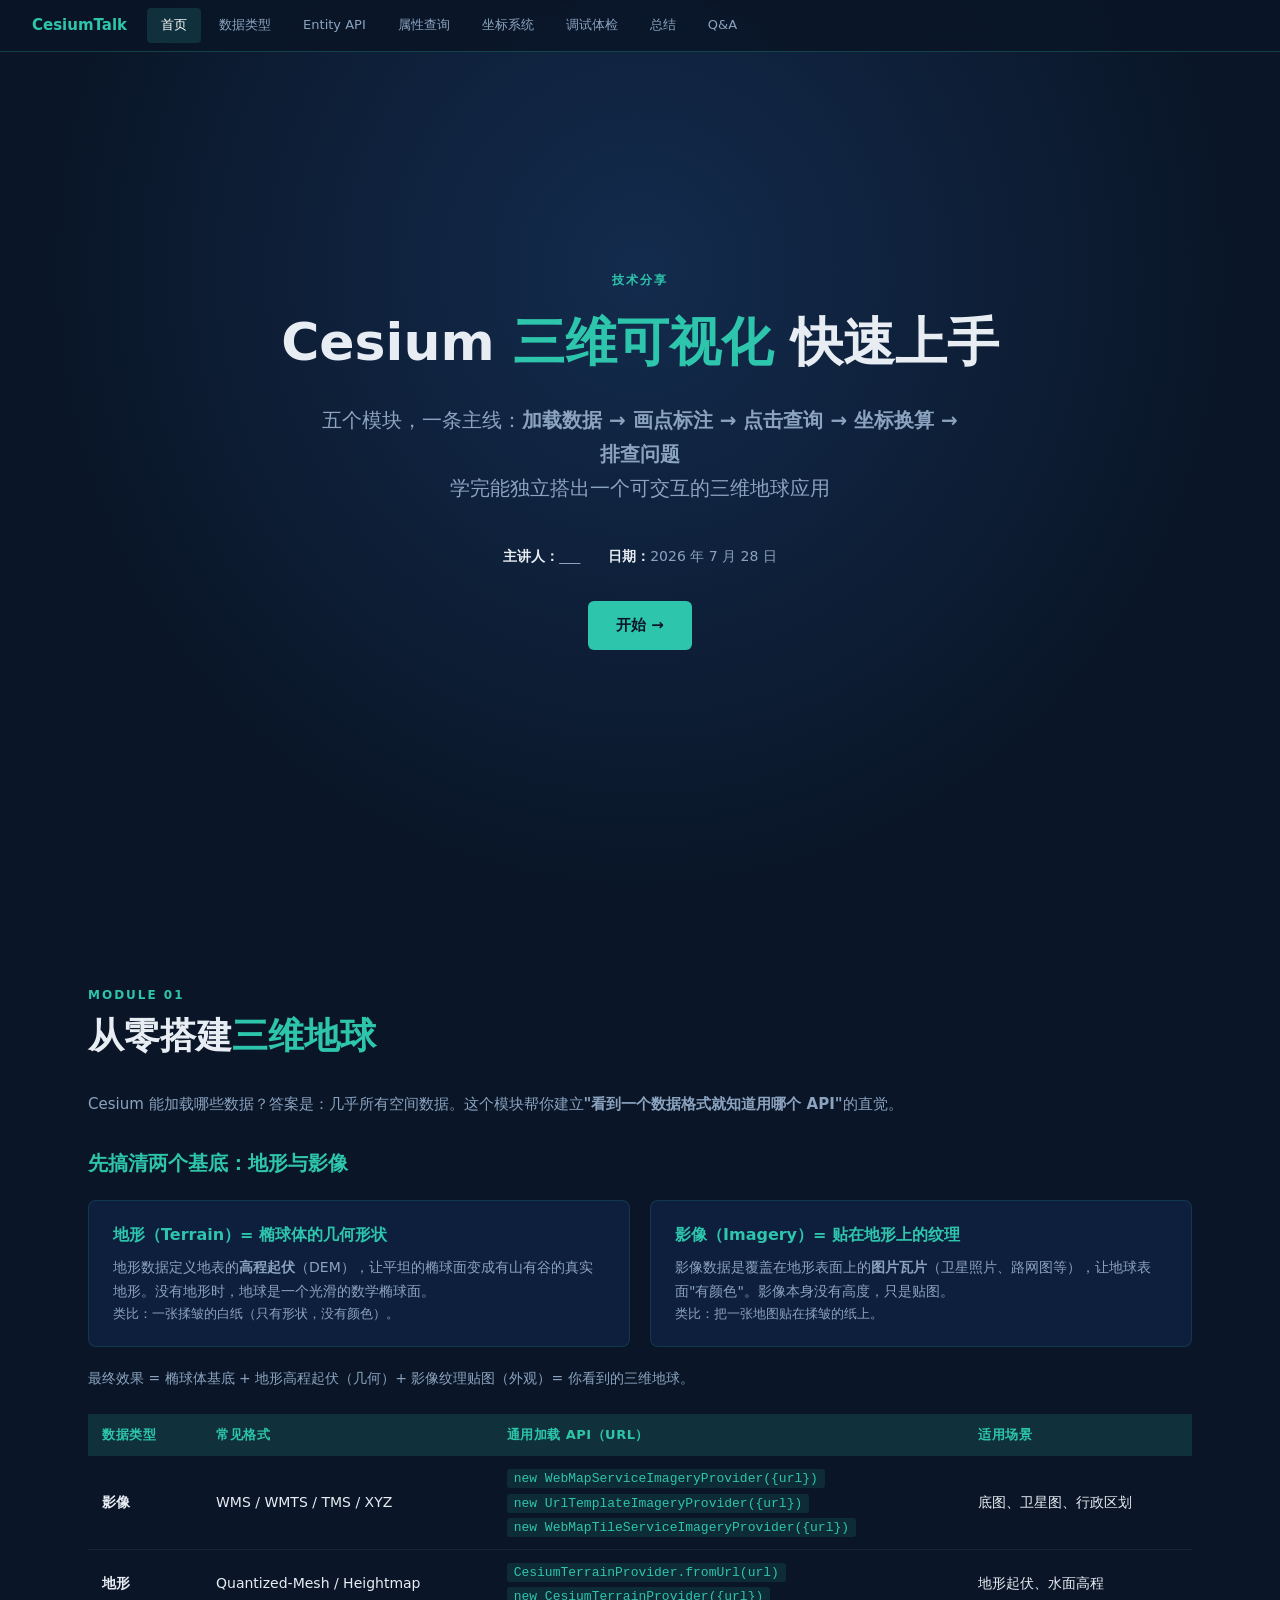
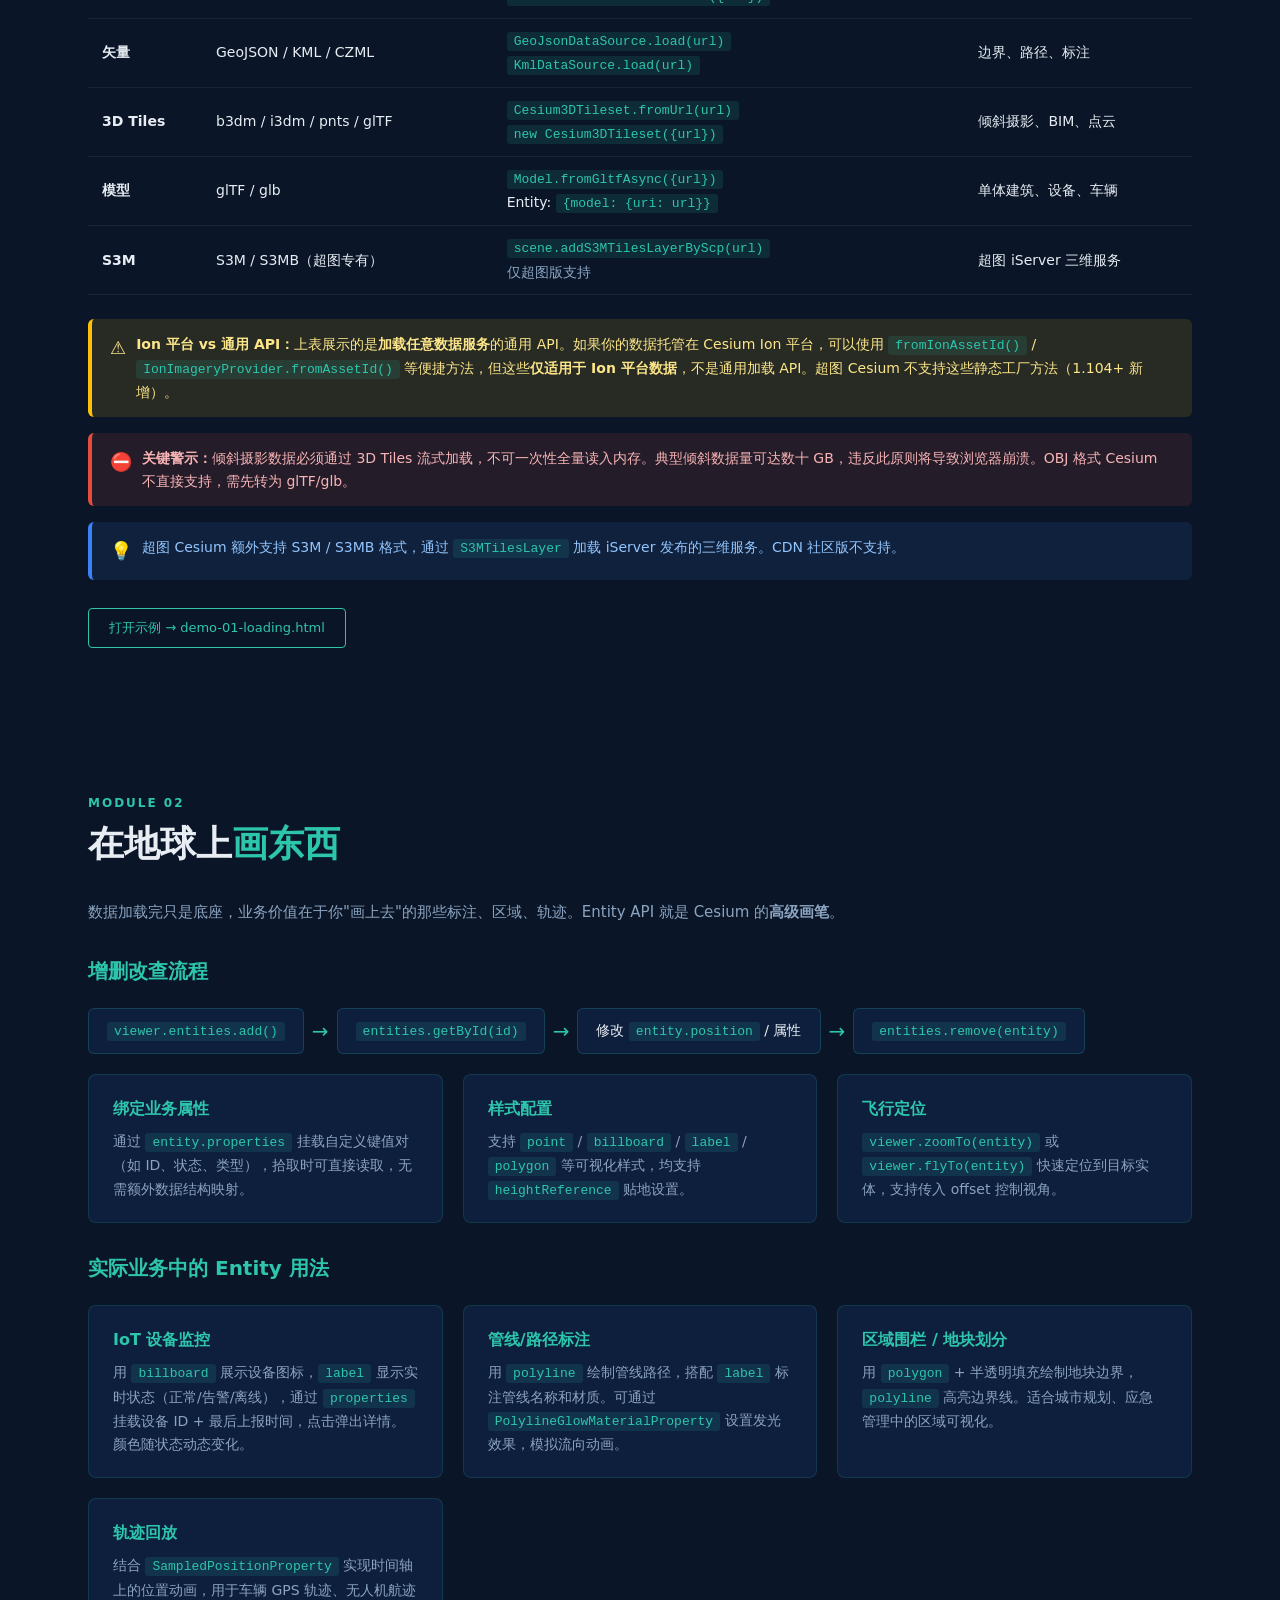
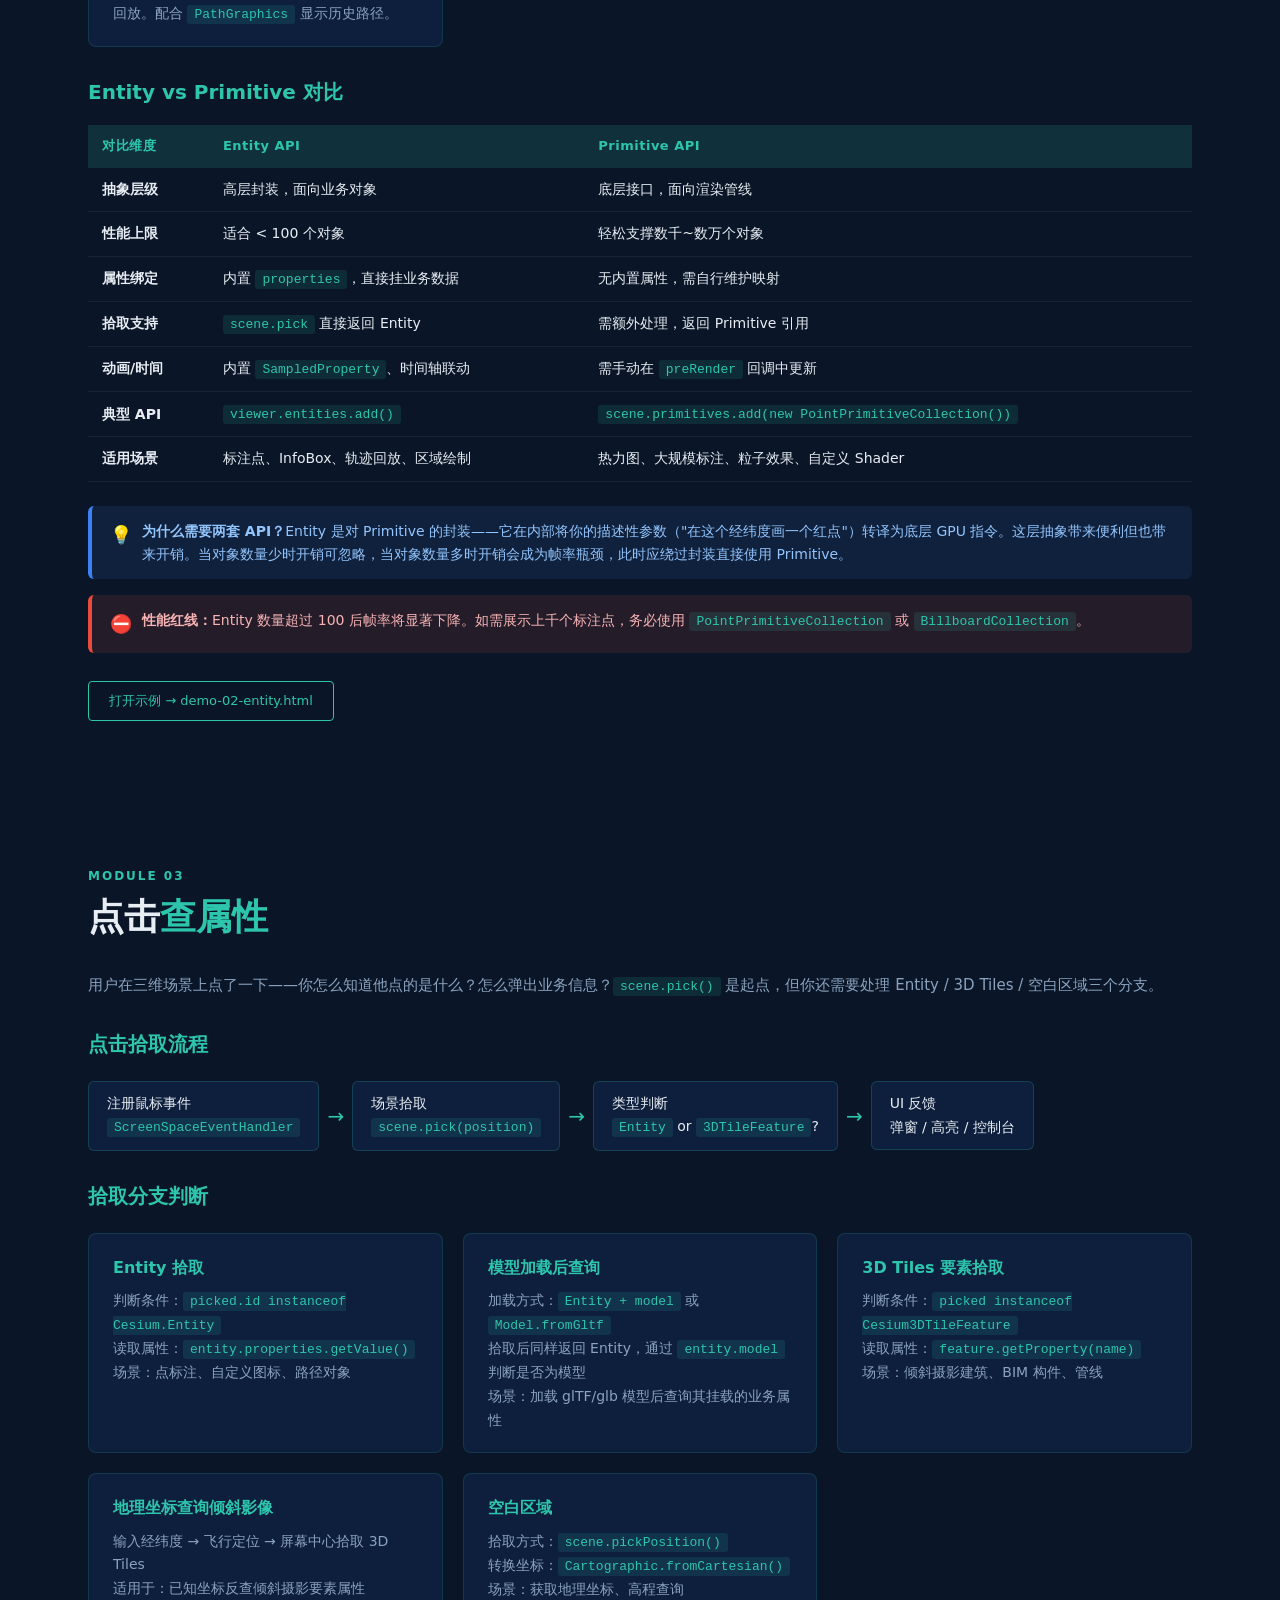
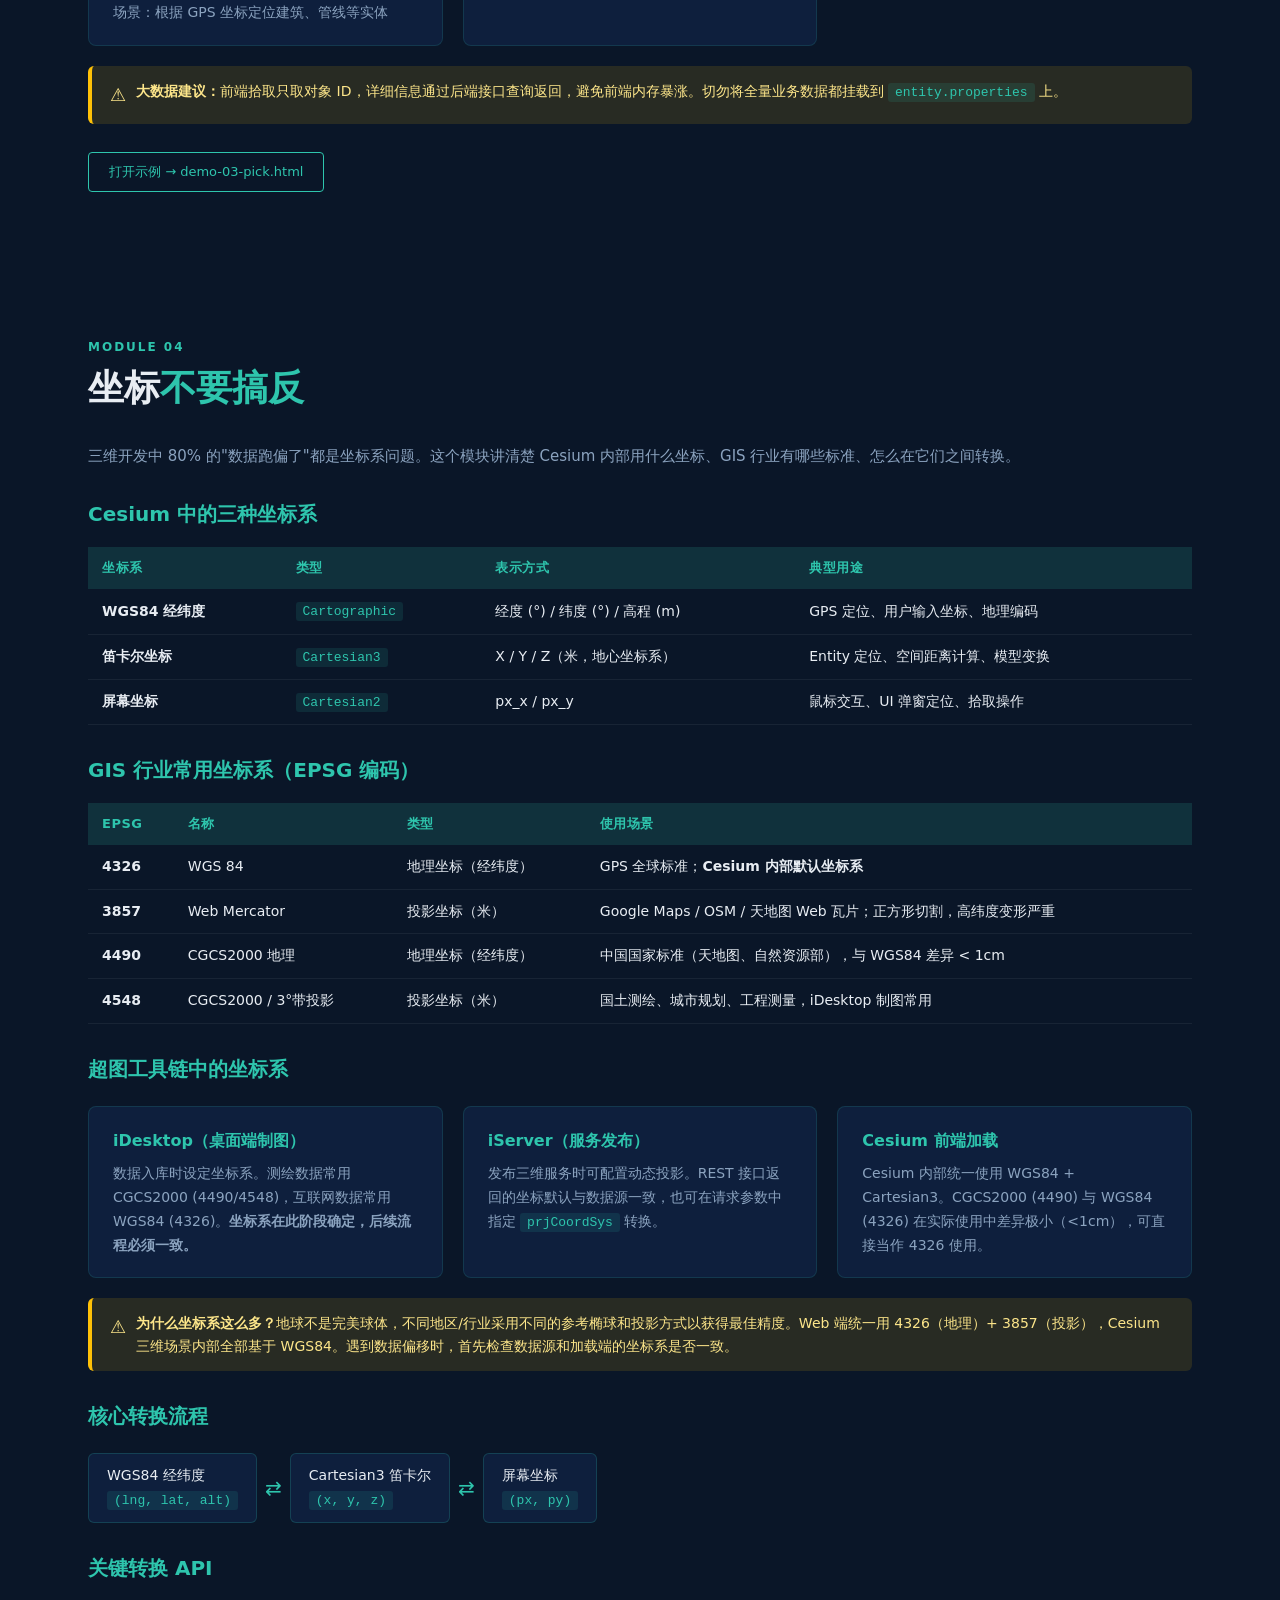
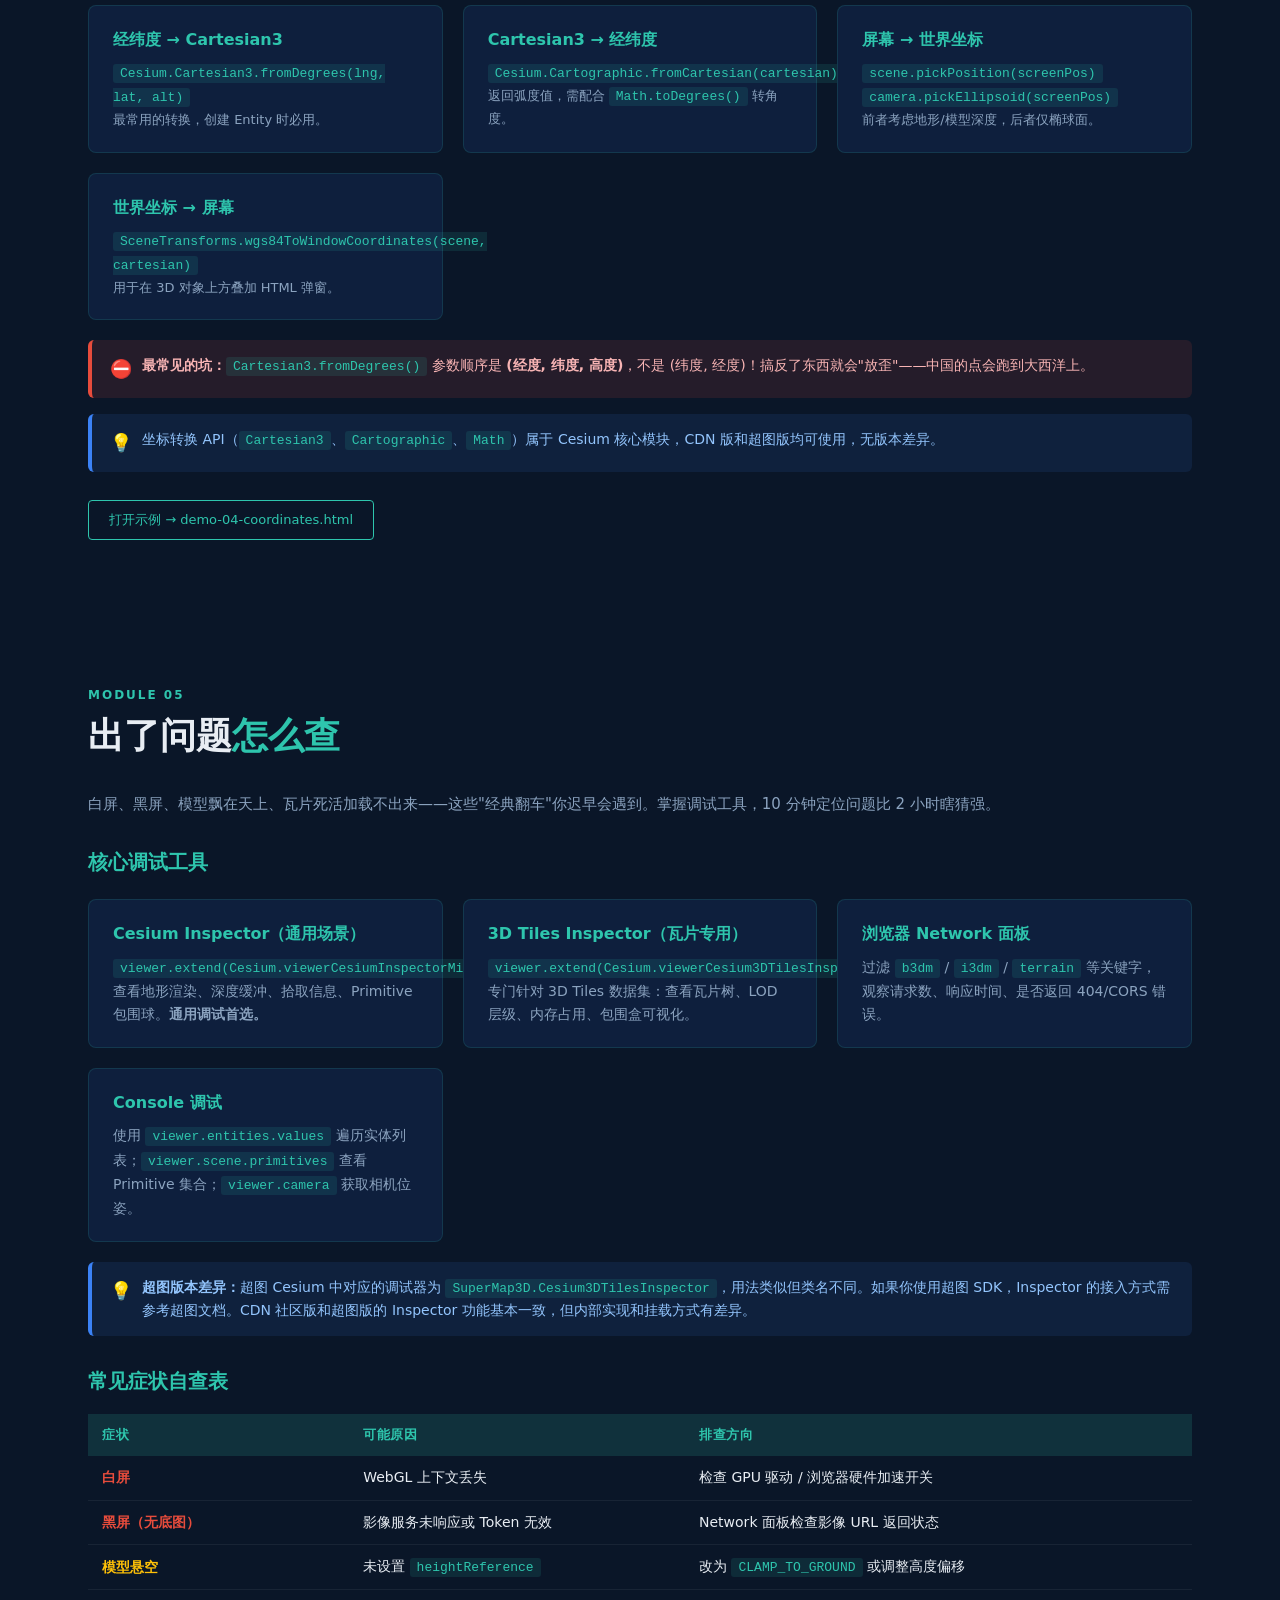
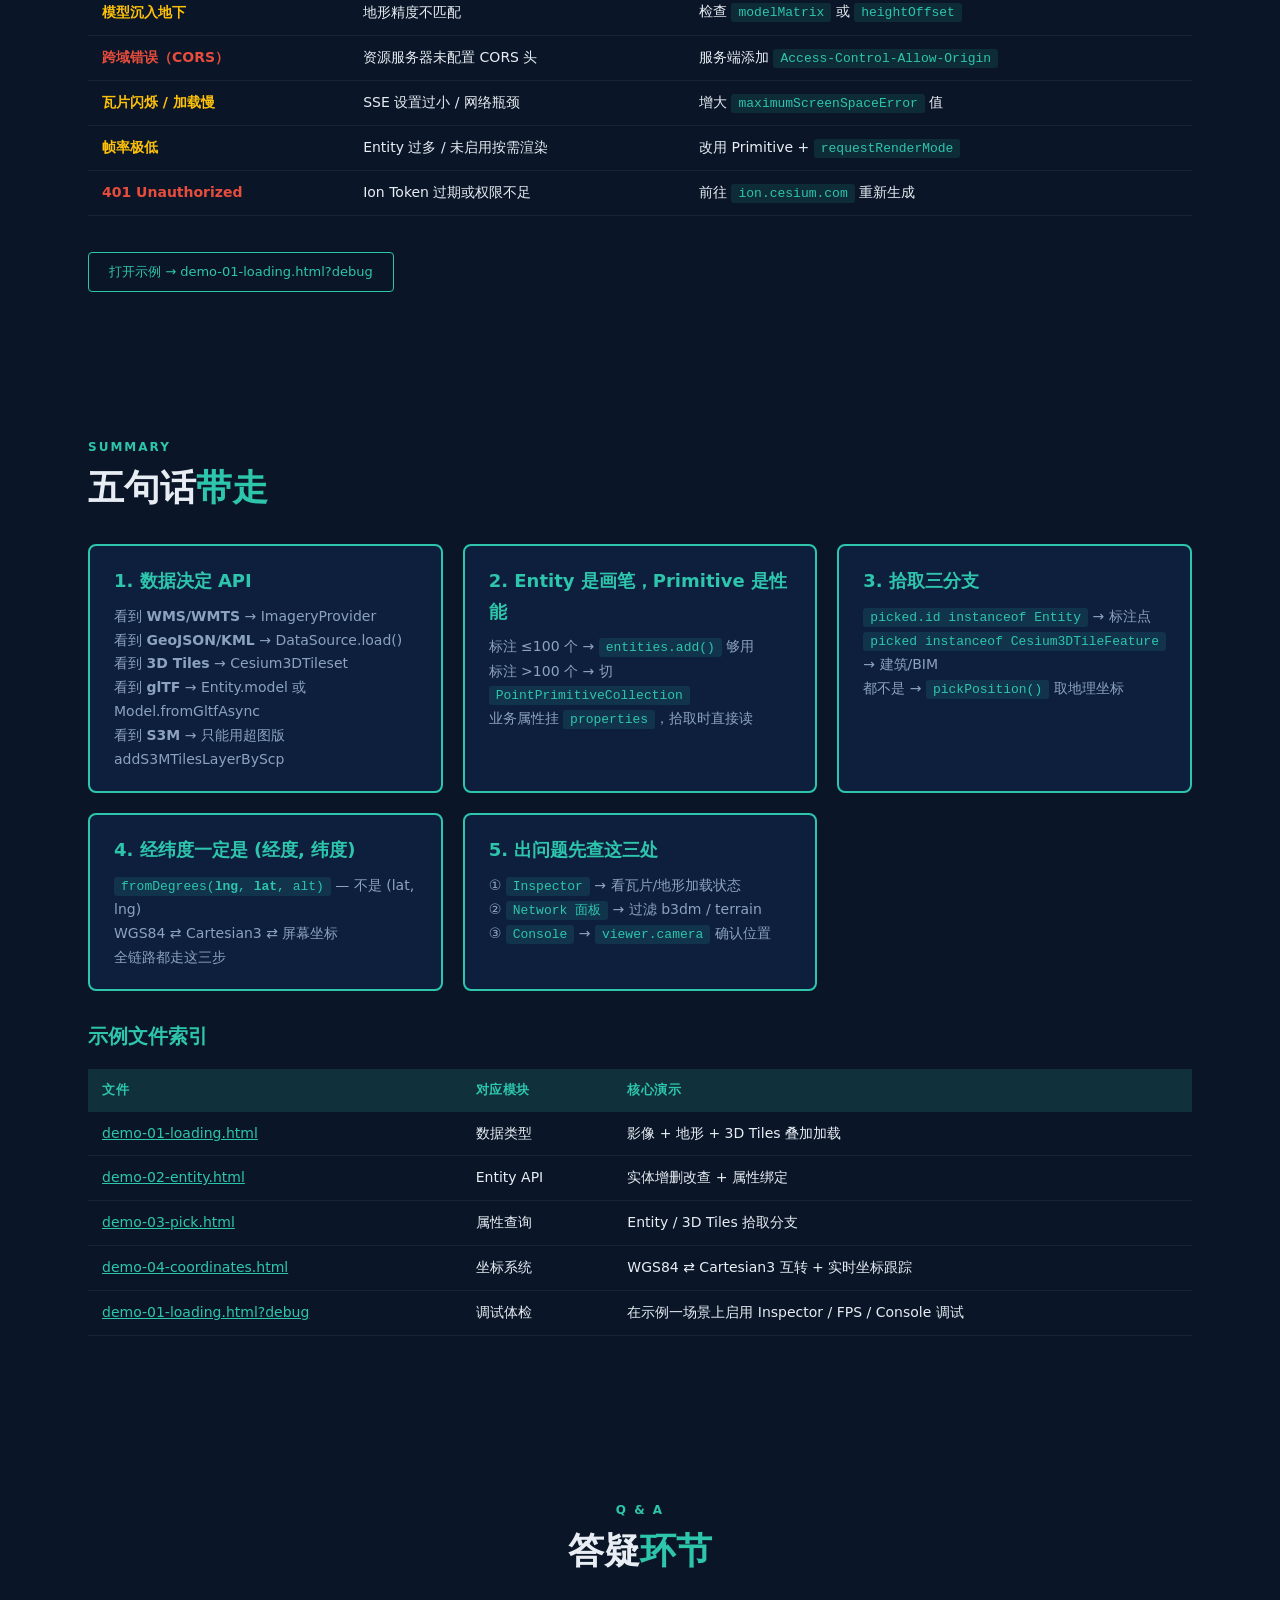
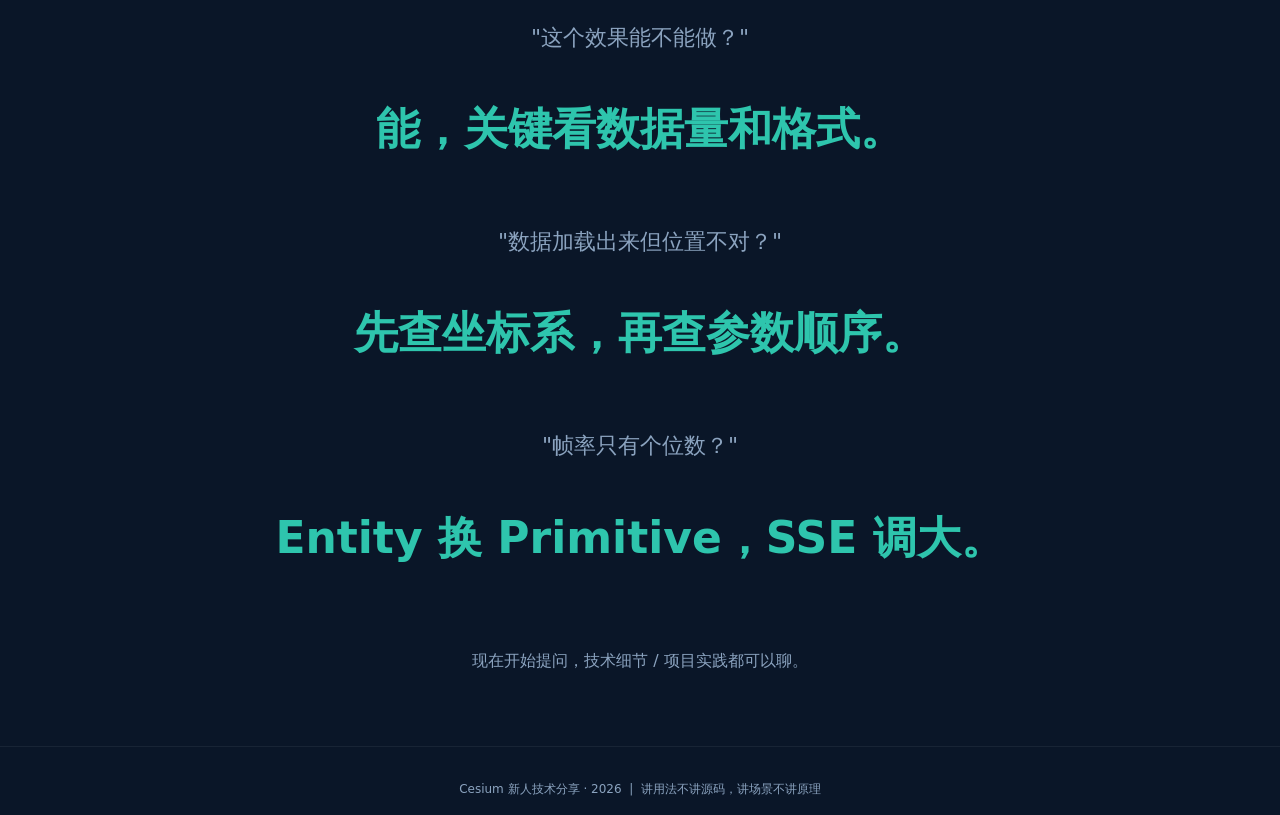
==== commit 20cf8cae: "更新多个演示文件，新增坐标系统与空间计算模块，优化调试工具面板，修复Entity API中的视角参数错误，调整文档内容以提高一致性和可读性。" ====
--- a/index.html
+++ b/index.html
@@ -263,7 +263,7 @@
         <div>超图 Cesium 额外支持 S3M / S3MB 格式，通过 <code>S3MTilesLayer</code> 加载 iServer 发布的三维服务。CDN 社区版不支持。</div>
     </div>
 
-    <a class="demo-btn" href="demo-01-loading.html" target="_blank">打开示例 → demo-01-loading.html</a>
+    <a class="demo-btn" href="demo-01-loading.html" target="cesium-demo">打开示例 → demo-01-loading.html</a>
 </section>
 
 <!-- ════════════════════ 模块二 ════════════════════ -->
@@ -531,7 +531,7 @@
         <div>坐标转换 API（<code>Cartesian3</code>、<code>Cartographic</code>、<code>Math</code>）属于 Cesium 核心模块，CDN 版和超图版均可使用，无版本差异。</div>
     </div>
 
-    <a class="demo-btn" href="demo-05-coordinates.html" target="_blank">打开示例 → demo-05-coordinates.html</a>
+    <a class="demo-btn" href="demo-04-coordinates.html" target="cesium-demo">打开示例 → demo-04-coordinates.html</a>
 </section>
 
 <!-- ════════════════════ 模块五 ════════════════════ -->
@@ -543,8 +543,12 @@
     <h3>核心调试工具</h3>
     <div class="card-grid">
         <div class="card">
-            <h4>Cesium Inspector</h4>
-            <p>通过 <code>viewer.extend(Cesium.viewerCesiumInspectorMixin)</code> 开启，可查看地形渲染、瓦片加载状态、包围盒、深度与拾取信息。</p>
+            <h4>Cesium Inspector（通用场景）</h4>
+            <p><code>viewer.extend(Cesium.viewerCesiumInspectorMixin)</code><br>查看地形渲染、深度缓冲、拾取信息、Primitive 包围球。<strong>通用调试首选。</strong></p>
+        </div>
+        <div class="card">
+            <h4>3D Tiles Inspector（瓦片专用）</h4>
+            <p><code>viewer.extend(Cesium.viewerCesium3DTilesInspectorMixin)</code><br>专门针对 3D Tiles 数据集：查看瓦片树、LOD 层级、内存占用、包围盒可视化。</p>
         </div>
         <div class="card">
             <h4>浏览器 Network 面板</h4>
@@ -554,6 +558,11 @@
             <h4>Console 调试</h4>
             <p>使用 <code>viewer.entities.values</code> 遍历实体列表；<code>viewer.scene.primitives</code> 查看 Primitive 集合；<code>viewer.camera</code> 获取相机位姿。</p>
         </div>
+    </div>
+
+    <div class="alert alert-info">
+        <span class="alert-icon">💡</span>
+        <div><strong>超图版本差异：</strong>超图 Cesium 中对应的调试器为 <code>SuperMap3D.Cesium3DTilesInspector</code>，用法类似但类名不同。如果你使用超图 SDK，Inspector 的接入方式需参考超图文档。CDN 社区版和超图版的 Inspector 功能基本一致，但内部实现和挂载方式有差异。</div>
     </div>
 
     <h3>常见症状自查表</h3>
@@ -571,7 +580,7 @@
         </tbody>
     </table>
 
-    <a class="demo-btn" href="demo-01-loading.html?debug" target="_blank">打开示例 → demo-01-loading.html?debug</a>
+    <a class="demo-btn" href="demo-01-loading.html?debug" target="cesium-demo">打开示例 → demo-01-loading.html?debug</a>
 </section>
 
 <!-- ════════════════════ 总结 ════════════════════ -->
@@ -606,11 +615,11 @@
     <table>
         <thead><tr><th>文件</th><th>对应模块</th><th>核心演示</th></tr></thead>
         <tbody>
-            <tr><td><a href="demo-01-loading.html" target="_blank" style="color:var(--accent);">demo-01-loading.html</a></td><td>数据类型</td><td>影像 + 地形 + 3D Tiles 叠加加载</td></tr>
-            <tr><td><a href="demo-02-entity.html" target="_blank" style="color:var(--accent);">demo-02-entity.html</a></td><td>Entity API</td><td>实体增删改查 + 属性绑定</td></tr>
-            <tr><td><a href="demo-03-pick.html" target="_blank" style="color:var(--accent);">demo-03-pick.html</a></td><td>属性查询</td><td>Entity / 3D Tiles 拾取分支</td></tr>
-            <tr><td><a href="demo-05-coordinates.html" target="_blank" style="color:var(--accent);">demo-05-coordinates.html</a></td><td>坐标系统</td><td>WGS84 ⇄ Cartesian3 互转 + 实时坐标跟踪</td></tr>
-            <tr><td><a href="demo-01-loading.html?debug" target="_blank" style="color:var(--accent);">demo-01-loading.html?debug</a></td><td>调试体检</td><td>在示例一场景上启用 Inspector / FPS / Console 调试</td></tr>
+            <tr><td><a href="demo-01-loading.html" target="cesium-demo" style="color:var(--accent);">demo-01-loading.html</a></td><td>数据类型</td><td>影像 + 地形 + 3D Tiles 叠加加载</td></tr>
+            <tr><td><a href="demo-02-entity.html" target="cesium-demo" style="color:var(--accent);">demo-02-entity.html</a></td><td>Entity API</td><td>实体增删改查 + 属性绑定</td></tr>
+            <tr><td><a href="demo-03-pick.html" target="cesium-demo" style="color:var(--accent);">demo-03-pick.html</a></td><td>属性查询</td><td>Entity / 3D Tiles 拾取分支</td></tr>
+            <tr><td><a href="demo-04-coordinates.html" target="cesium-demo" style="color:var(--accent);">demo-04-coordinates.html</a></td><td>坐标系统</td><td>WGS84 ⇄ Cartesian3 互转 + 实时坐标跟踪</td></tr>
+            <tr><td><a href="demo-01-loading.html?debug" target="cesium-demo" style="color:var(--accent);">demo-01-loading.html?debug</a></td><td>调试体检</td><td>在示例一场景上启用 Inspector / FPS / Console 调试</td></tr>
         </tbody>
     </table>
 </section>
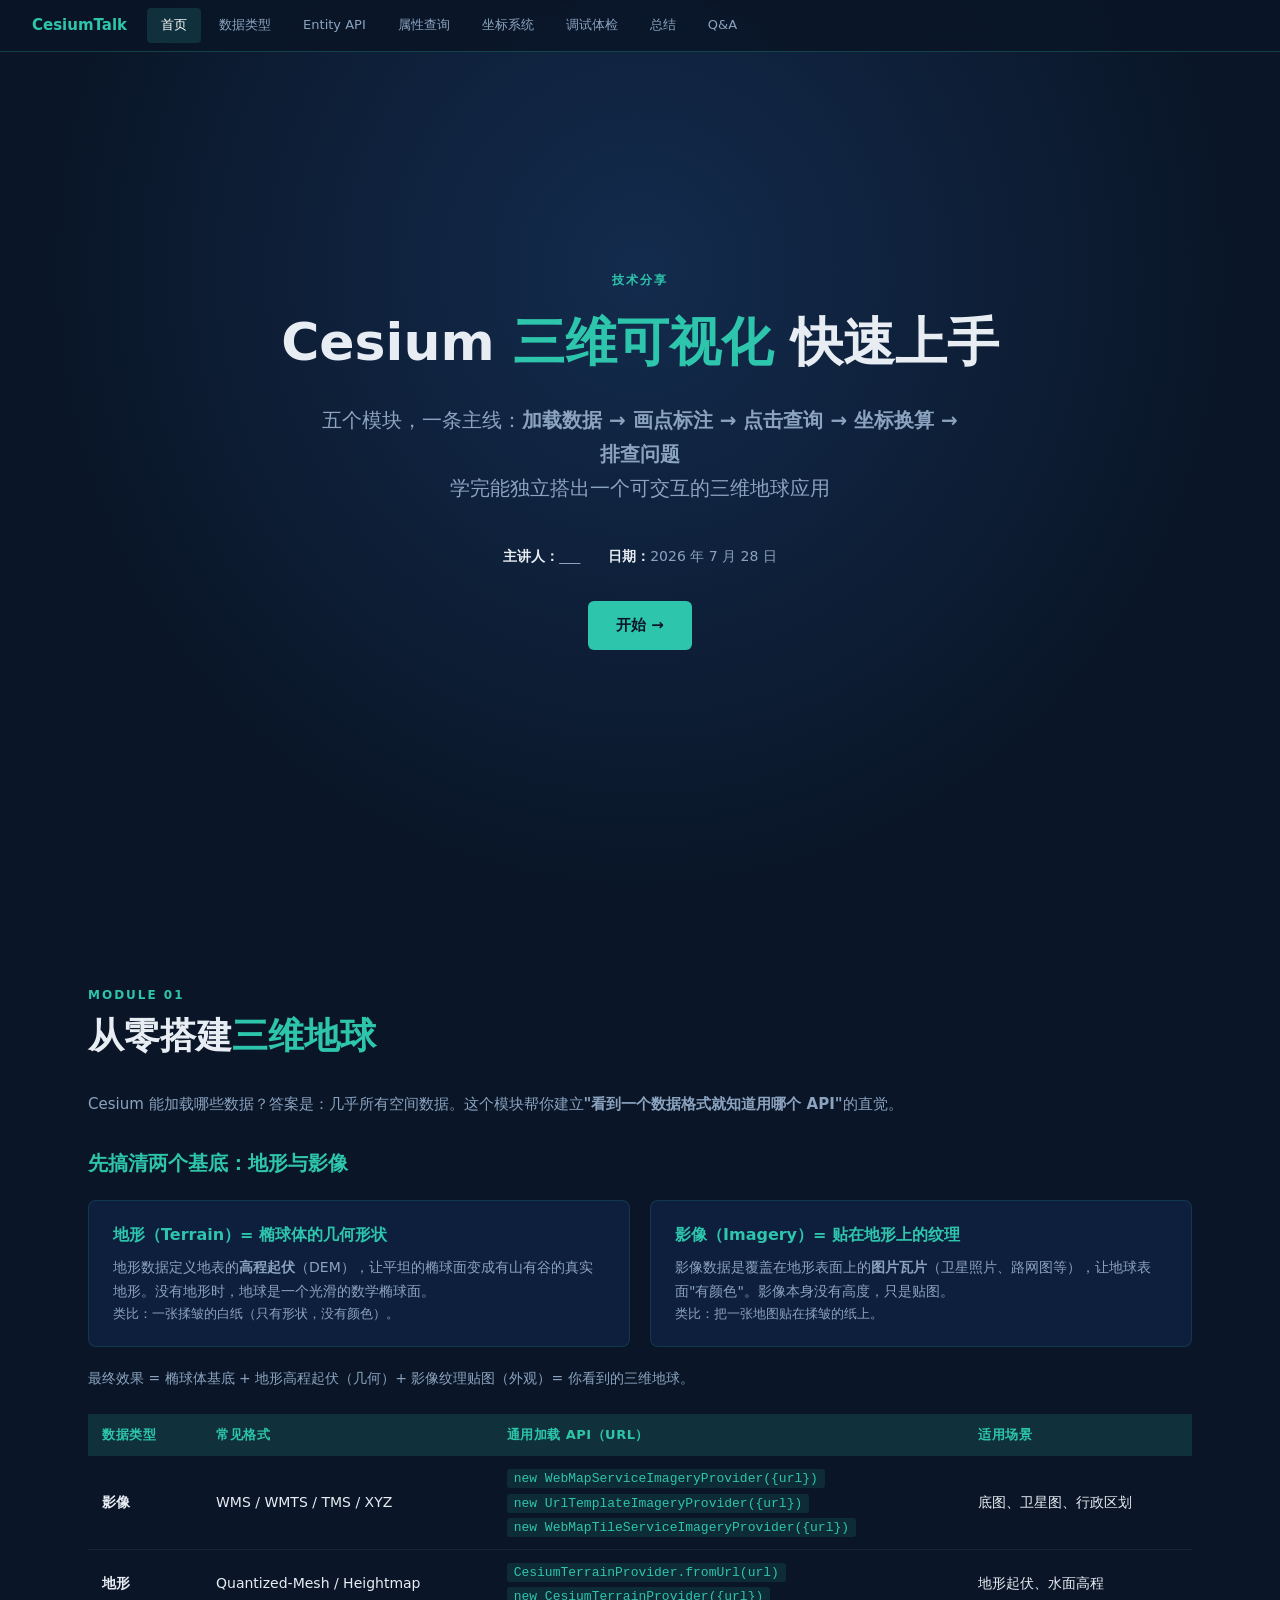
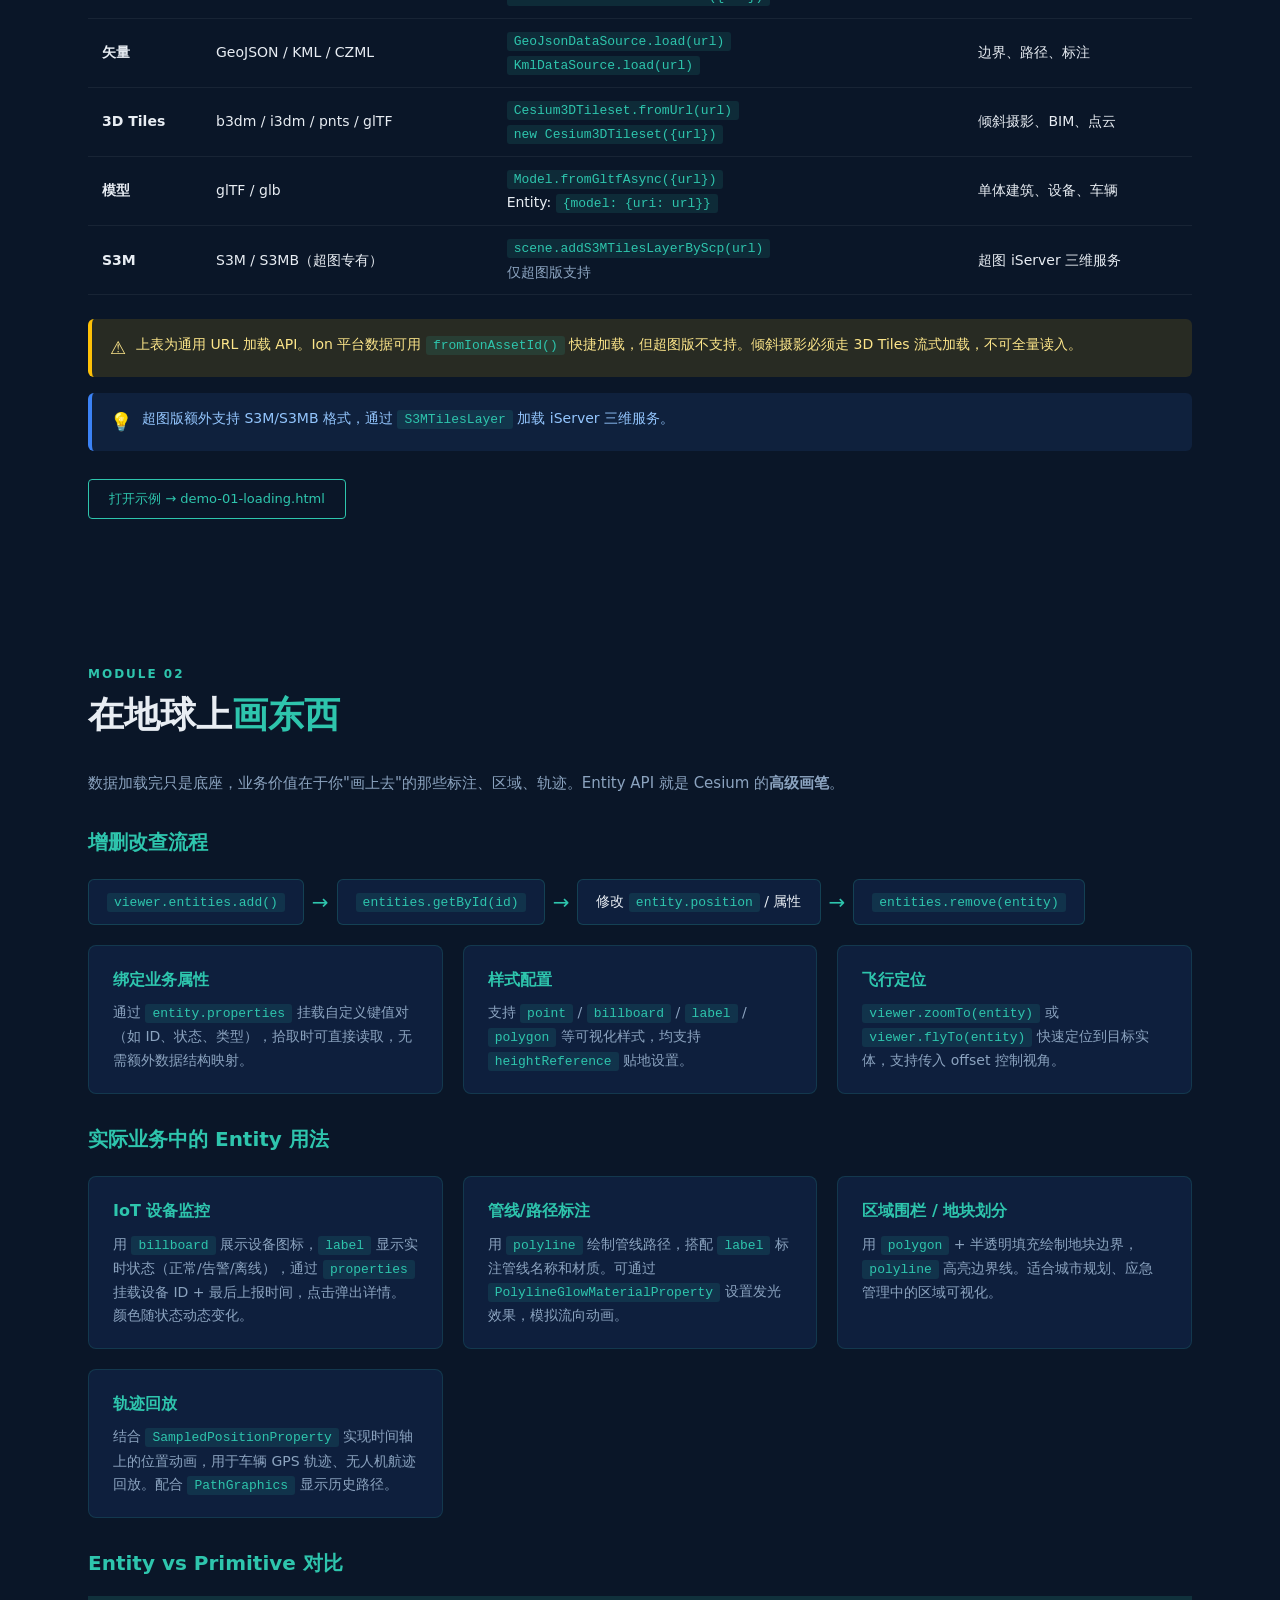
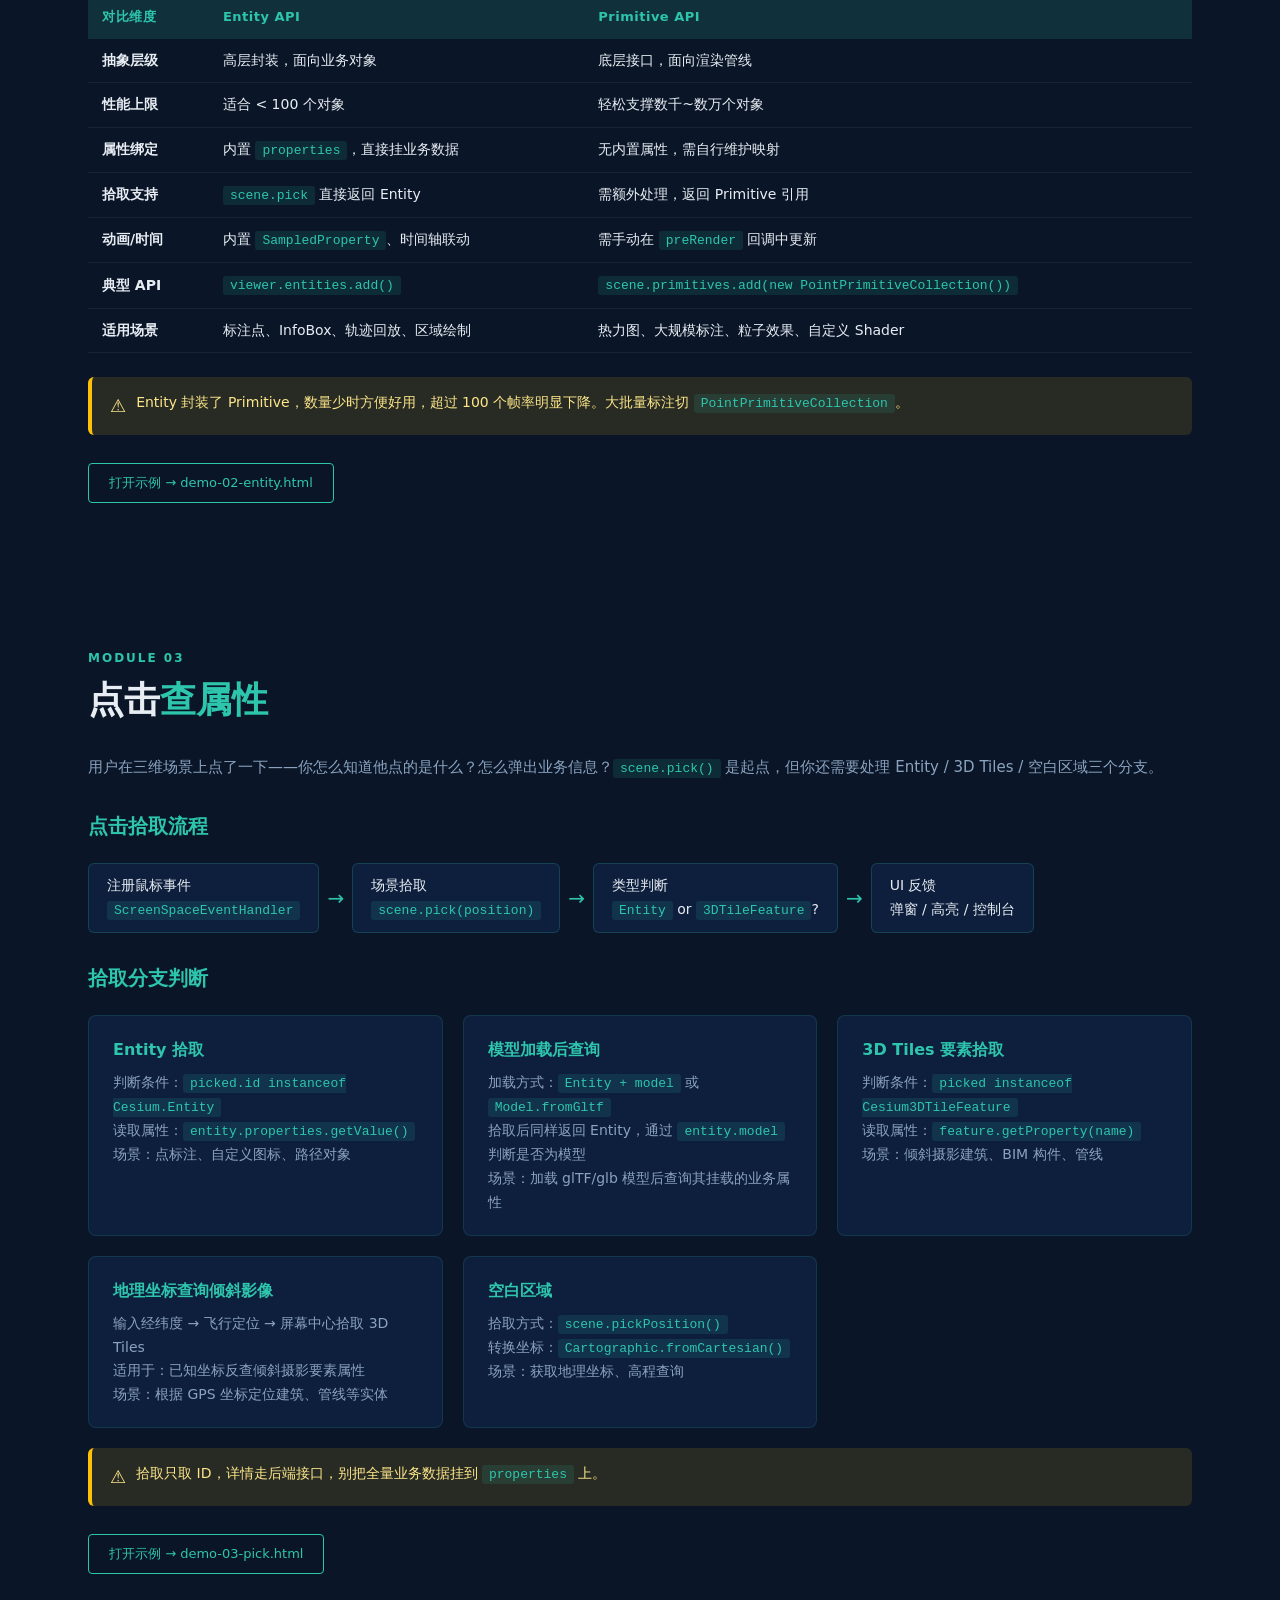
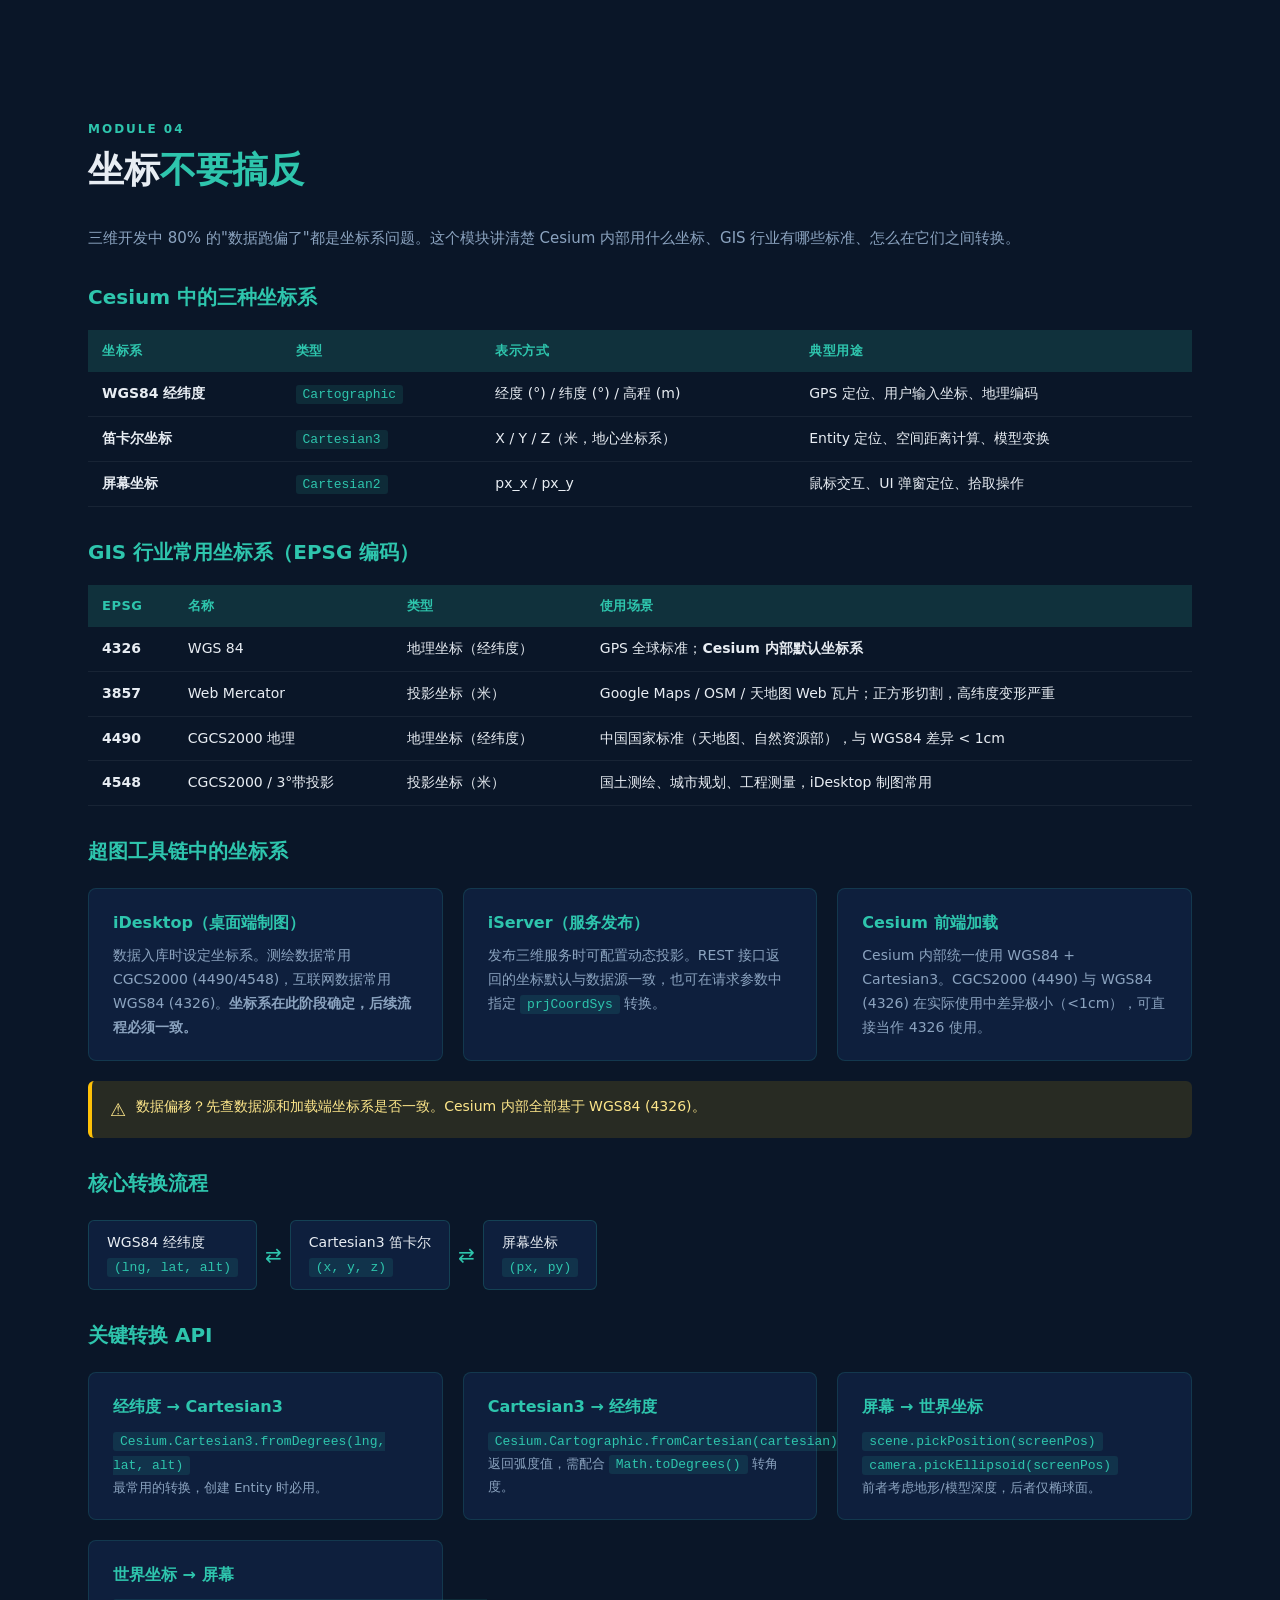
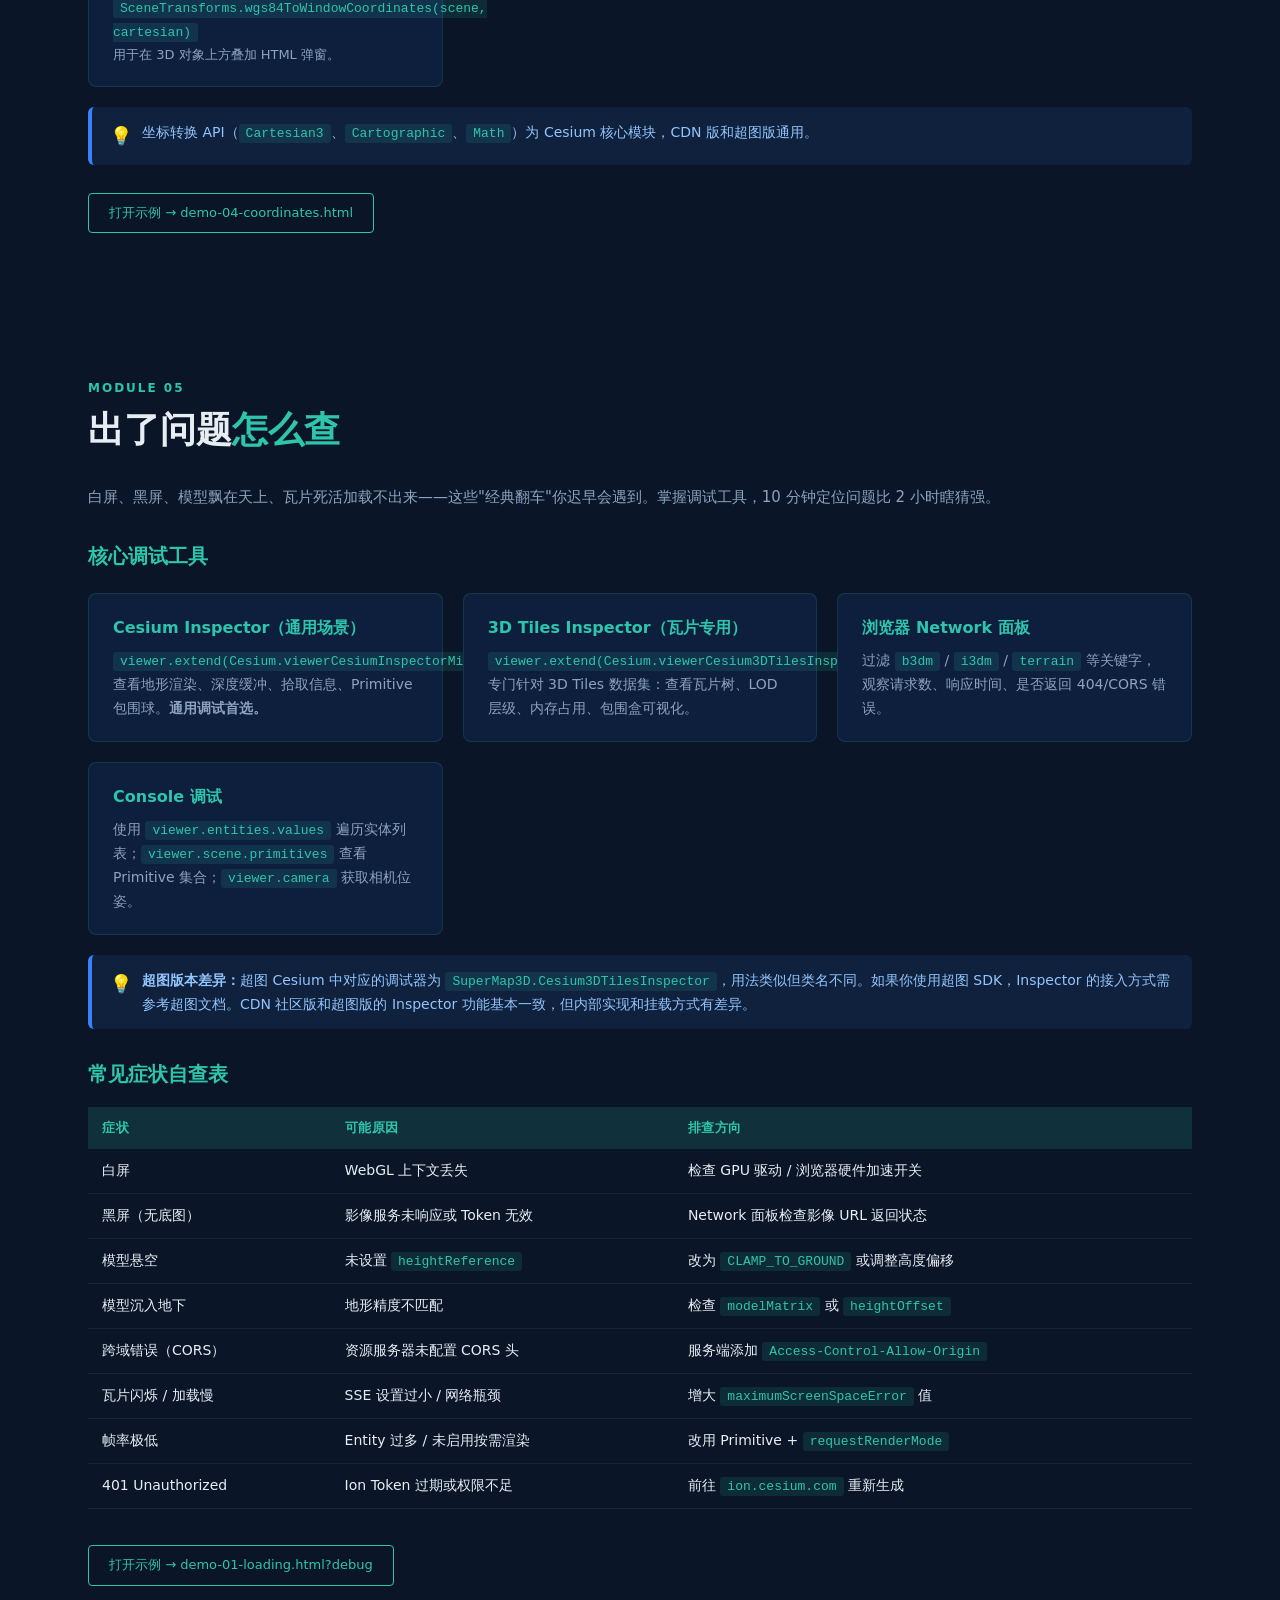
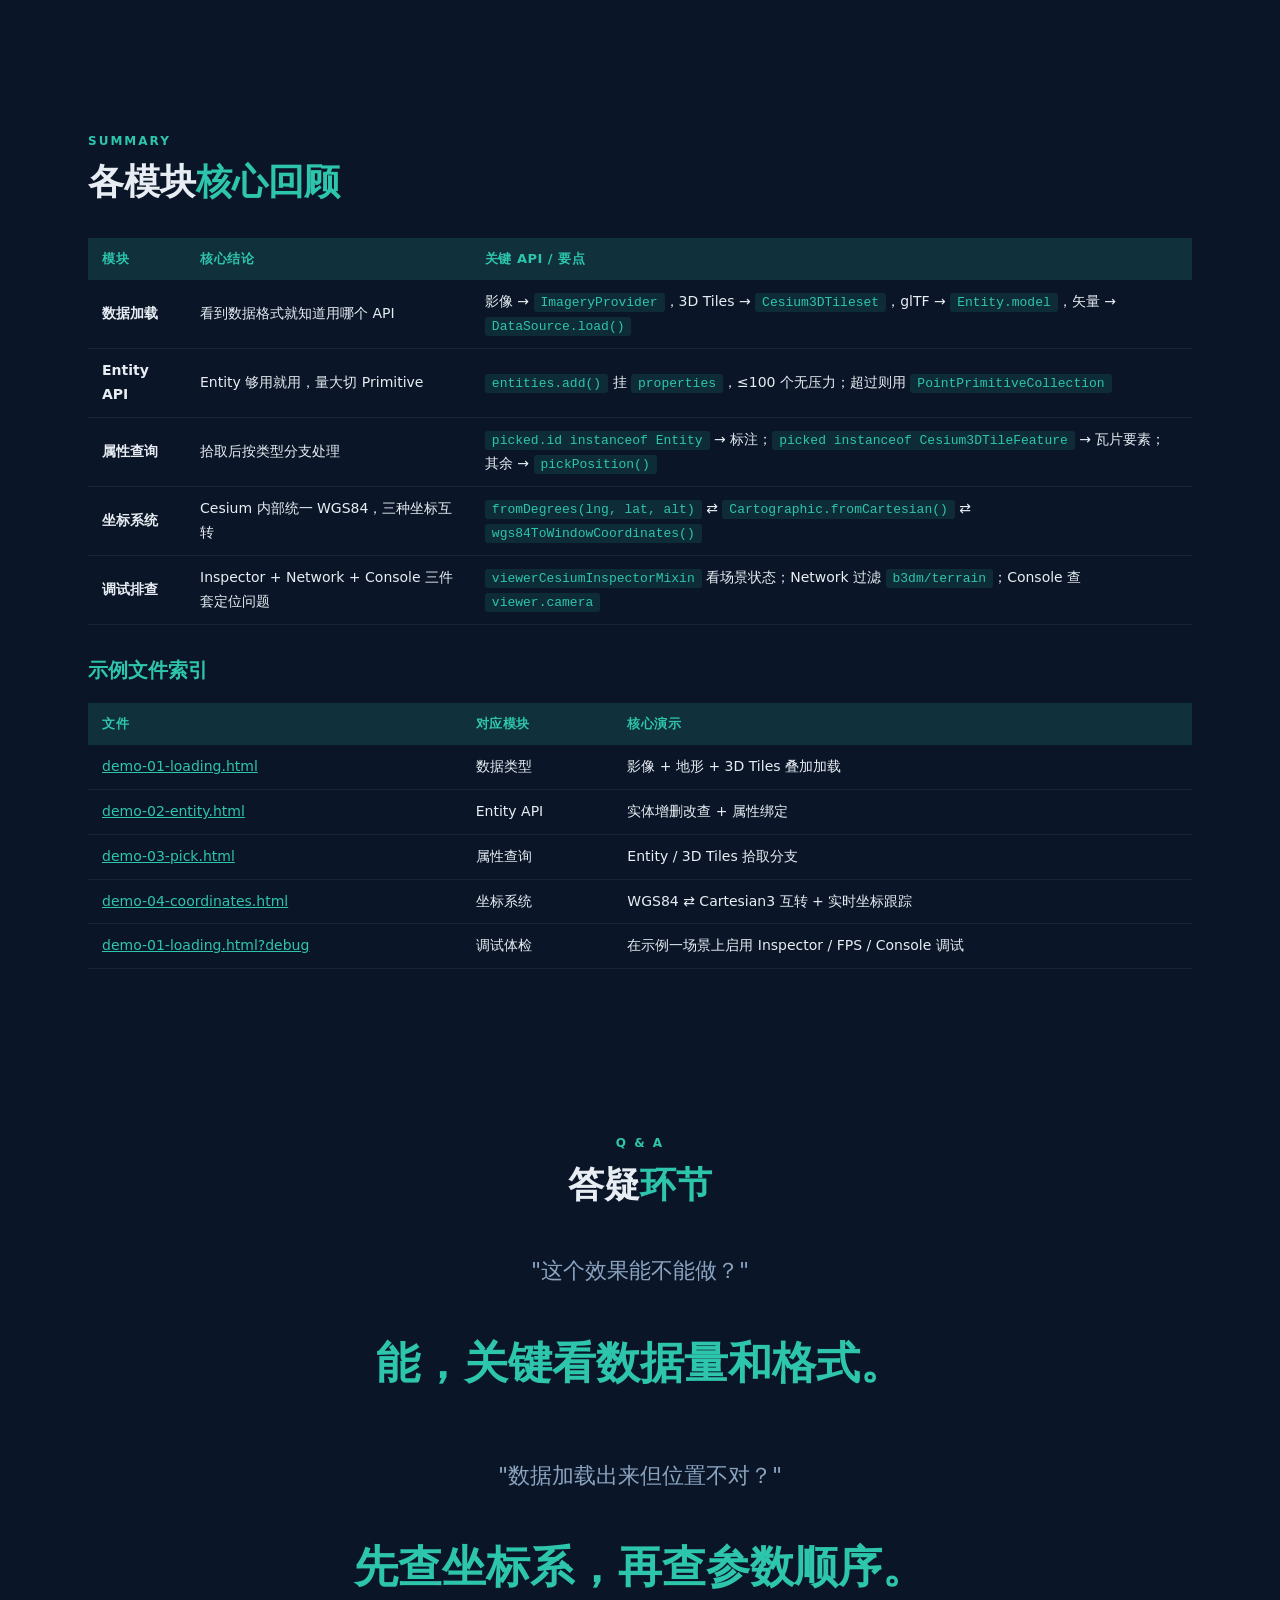
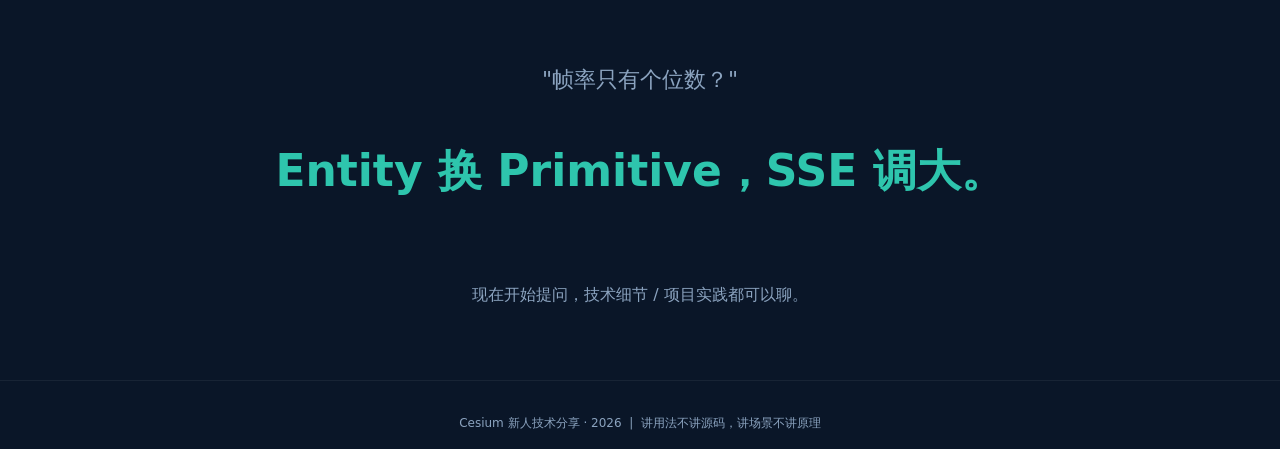
==== commit 0b022e5d: "更新演示文件，调整标题以反映CDN Cesium，优化Viewer配置以支持异步地形加载，增强文档内容的清晰度和一致性。" ====
--- a/index.html
+++ b/index.html
@@ -250,17 +250,12 @@
 
     <div class="alert alert-warn">
         <span class="alert-icon">⚠</span>
-        <div><strong>Ion 平台 vs 通用 API：</strong>上表展示的是<strong>加载任意数据服务</strong>的通用 API。如果你的数据托管在 Cesium Ion 平台，可以使用 <code>fromIonAssetId()</code> / <code>IonImageryProvider.fromAssetId()</code> 等便捷方法，但这些<strong>仅适用于 Ion 平台数据</strong>，不是通用加载 API。超图 Cesium 不支持这些静态工厂方法（1.104+ 新增）。</div>
-    </div>
-
-    <div class="alert alert-danger">
-        <span class="alert-icon">⛔</span>
-        <div><strong>关键警示：</strong>倾斜摄影数据必须通过 3D Tiles 流式加载，不可一次性全量读入内存。典型倾斜数据量可达数十 GB，违反此原则将导致浏览器崩溃。OBJ 格式 Cesium 不直接支持，需先转为 glTF/glb。</div>
+        <div>上表为通用 URL 加载 API。Ion 平台数据可用 <code>fromIonAssetId()</code> 快捷加载，但超图版不支持。倾斜摄影必须走 3D Tiles 流式加载，不可全量读入。</div>
     </div>
 
     <div class="alert alert-info">
         <span class="alert-icon">💡</span>
-        <div>超图 Cesium 额外支持 S3M / S3MB 格式，通过 <code>S3MTilesLayer</code> 加载 iServer 发布的三维服务。CDN 社区版不支持。</div>
+        <div>超图版额外支持 S3M/S3MB 格式，通过 <code>S3MTilesLayer</code> 加载 iServer 三维服务。</div>
     </div>
 
     <a class="demo-btn" href="demo-01-loading.html" target="cesium-demo">打开示例 → demo-01-loading.html</a>
@@ -332,17 +327,12 @@
         </tbody>
     </table>
 
-    <div class="alert alert-info">
-        <span class="alert-icon">💡</span>
-        <div><strong>为什么需要两套 API？</strong>Entity 是对 Primitive 的封装——它在内部将你的描述性参数（"在这个经纬度画一个红点"）转译为底层 GPU 指令。这层抽象带来便利但也带来开销。当对象数量少时开销可忽略，当对象数量多时开销会成为帧率瓶颈，此时应绕过封装直接使用 Primitive。</div>
-    </div>
-
-    <div class="alert alert-danger">
-        <span class="alert-icon">⛔</span>
-        <div><strong>性能红线：</strong>Entity 数量超过 100 后帧率将显著下降。如需展示上千个标注点，务必使用 <code>PointPrimitiveCollection</code> 或 <code>BillboardCollection</code>。</div>
-    </div>
-
-    <a class="demo-btn" href="demo-02-entity.html" target="_blank">打开示例 → demo-02-entity.html</a>
+    <div class="alert alert-warn">
+        <span class="alert-icon">⚠</span>
+        <div>Entity 封装了 Primitive，数量少时方便好用，超过 100 个帧率明显下降。大批量标注切 <code>PointPrimitiveCollection</code>。</div>
+    </div>
+
+    <a class="demo-btn" href="demo-02-entity.html" target="cesium-demo">打开示例 → demo-02-entity.html</a>
 </section>
 
 <!-- ════════════════════ 模块三 ════════════════════ -->
@@ -398,10 +388,10 @@
 
     <div class="alert alert-warn">
         <span class="alert-icon">⚠</span>
-        <div><strong>大数据建议：</strong>前端拾取只取对象 ID，详细信息通过后端接口查询返回，避免前端内存暴涨。切勿将全量业务数据都挂载到 <code>entity.properties</code> 上。</div>
-    </div>
-
-    <a class="demo-btn" href="demo-03-pick.html" target="_blank">打开示例 → demo-03-pick.html</a>
+        <div>拾取只取 ID，详情走后端接口，别把全量业务数据挂到 <code>properties</code> 上。</div>
+    </div>
+
+    <a class="demo-btn" href="demo-03-pick.html" target="cesium-demo">打开示例 → demo-03-pick.html</a>
 </section>
 
 <!-- ════════════════════ 模块四 ════════════════════ -->
@@ -484,7 +474,7 @@
 
     <div class="alert alert-warn">
         <span class="alert-icon">⚠</span>
-        <div><strong>为什么坐标系这么多？</strong>地球不是完美球体，不同地区/行业采用不同的参考椭球和投影方式以获得最佳精度。Web 端统一用 4326（地理）+ 3857（投影），Cesium 三维场景内部全部基于 WGS84。遇到数据偏移时，首先检查数据源和加载端的坐标系是否一致。</div>
+        <div>数据偏移？先查数据源和加载端坐标系是否一致。Cesium 内部全部基于 WGS84 (4326)。</div>
     </div>
 
     <h3>核心转换流程</h3>
@@ -521,14 +511,9 @@
         </div>
     </div>
 
-    <div class="alert alert-danger">
-        <span class="alert-icon">⛔</span>
-        <div><strong>最常见的坑：</strong><code>Cartesian3.fromDegrees()</code> 参数顺序是 <strong>(经度, 纬度, 高度)</strong>，不是 (纬度, 经度)！搞反了东西就会"放歪"——中国的点会跑到大西洋上。</div>
-    </div>
-
     <div class="alert alert-info">
         <span class="alert-icon">💡</span>
-        <div>坐标转换 API（<code>Cartesian3</code>、<code>Cartographic</code>、<code>Math</code>）属于 Cesium 核心模块，CDN 版和超图版均可使用，无版本差异。</div>
+        <div>坐标转换 API（<code>Cartesian3</code>、<code>Cartographic</code>、<code>Math</code>）为 Cesium 核心模块，CDN 版和超图版通用。</div>
     </div>
 
     <a class="demo-btn" href="demo-04-coordinates.html" target="cesium-demo">打开示例 → demo-04-coordinates.html</a>
@@ -569,14 +554,14 @@
     <table>
         <thead><tr><th>症状</th><th>可能原因</th><th>排查方向</th></tr></thead>
         <tbody>
-            <tr><td style="color:var(--danger);font-weight:700;">白屏</td><td>WebGL 上下文丢失</td><td>检查 GPU 驱动 / 浏览器硬件加速开关</td></tr>
-            <tr><td style="color:var(--danger);font-weight:700;">黑屏（无底图）</td><td>影像服务未响应或 Token 无效</td><td>Network 面板检查影像 URL 返回状态</td></tr>
-            <tr><td style="color:var(--warn);font-weight:700;">模型悬空</td><td>未设置 <code>heightReference</code></td><td>改为 <code>CLAMP_TO_GROUND</code> 或调整高度偏移</td></tr>
-            <tr><td style="color:var(--warn);font-weight:700;">模型沉入地下</td><td>地形精度不匹配</td><td>检查 <code>modelMatrix</code> 或 <code>heightOffset</code></td></tr>
-            <tr><td style="color:var(--danger);font-weight:700;">跨域错误（CORS）</td><td>资源服务器未配置 CORS 头</td><td>服务端添加 <code>Access-Control-Allow-Origin</code></td></tr>
-            <tr><td style="color:var(--warn);font-weight:700;">瓦片闪烁 / 加载慢</td><td>SSE 设置过小 / 网络瓶颈</td><td>增大 <code>maximumScreenSpaceError</code> 值</td></tr>
-            <tr><td style="color:var(--warn);font-weight:700;">帧率极低</td><td>Entity 过多 / 未启用按需渲染</td><td>改用 Primitive + <code>requestRenderMode</code></td></tr>
-            <tr><td style="color:var(--danger);font-weight:700;">401 Unauthorized</td><td>Ion Token 过期或权限不足</td><td>前往 <code>ion.cesium.com</code> 重新生成</td></tr>
+            <tr><td>白屏</td><td>WebGL 上下文丢失</td><td>检查 GPU 驱动 / 浏览器硬件加速开关</td></tr>
+            <tr><td>黑屏（无底图）</td><td>影像服务未响应或 Token 无效</td><td>Network 面板检查影像 URL 返回状态</td></tr>
+            <tr><td>模型悬空</td><td>未设置 <code>heightReference</code></td><td>改为 <code>CLAMP_TO_GROUND</code> 或调整高度偏移</td></tr>
+            <tr><td>模型沉入地下</td><td>地形精度不匹配</td><td>检查 <code>modelMatrix</code> 或 <code>heightOffset</code></td></tr>
+            <tr><td>跨域错误（CORS）</td><td>资源服务器未配置 CORS 头</td><td>服务端添加 <code>Access-Control-Allow-Origin</code></td></tr>
+            <tr><td>瓦片闪烁 / 加载慢</td><td>SSE 设置过小 / 网络瓶颈</td><td>增大 <code>maximumScreenSpaceError</code> 值</td></tr>
+            <tr><td>帧率极低</td><td>Entity 过多 / 未启用按需渲染</td><td>改用 Primitive + <code>requestRenderMode</code></td></tr>
+            <tr><td>401 Unauthorized</td><td>Ion Token 过期或权限不足</td><td>前往 <code>ion.cesium.com</code> 重新生成</td></tr>
         </tbody>
     </table>
 
@@ -586,30 +571,38 @@
 <!-- ════════════════════ 总结 ════════════════════ -->
 <section id="summary">
     <div class="section-tag">Summary</div>
-    <h2>五句话<span>带走</span></h2>
-
-    <div class="card-grid">
-        <div class="card" style="border-color:var(--accent);border-width:2px;">
-            <h4 style="font-size:18px;">1. 数据决定 API</h4>
-            <p style="font-size:14px;">看到 <strong>WMS/WMTS</strong> → ImageryProvider<br>看到 <strong>GeoJSON/KML</strong> → DataSource.load()<br>看到 <strong>3D Tiles</strong> → Cesium3DTileset<br>看到 <strong>glTF</strong> → Entity.model 或 Model.fromGltfAsync<br>看到 <strong>S3M</strong> → 只能用超图版 addS3MTilesLayerByScp</p>
-        </div>
-        <div class="card" style="border-color:var(--accent);border-width:2px;">
-            <h4 style="font-size:18px;">2. Entity 是画笔，Primitive 是性能</h4>
-            <p style="font-size:14px;">标注 ≤100 个 → <code>entities.add()</code> 够用<br>标注 >100 个 → 切 <code>PointPrimitiveCollection</code><br>业务属性挂 <code>properties</code>，拾取时直接读</p>
-        </div>
-        <div class="card" style="border-color:var(--accent);border-width:2px;">
-            <h4 style="font-size:18px;">3. 拾取三分支</h4>
-            <p style="font-size:14px;"><code>picked.id instanceof Entity</code> → 标注点<br><code>picked instanceof Cesium3DTileFeature</code> → 建筑/BIM<br>都不是 → <code>pickPosition()</code> 取地理坐标</p>
-        </div>
-        <div class="card" style="border-color:var(--accent);border-width:2px;">
-            <h4 style="font-size:18px;">4. 经纬度一定是 (经度, 纬度)</h4>
-            <p style="font-size:14px;"><code>fromDegrees(<strong>lng</strong>, <strong>lat</strong>, alt)</code> — 不是 (lat, lng)<br>WGS84 ⇄ Cartesian3 ⇄ 屏幕坐标<br>全链路都走这三步</p>
-        </div>
-        <div class="card" style="border-color:var(--accent);border-width:2px;">
-            <h4 style="font-size:18px;">5. 出问题先查这三处</h4>
-            <p style="font-size:14px;">① <code>Inspector</code> → 看瓦片/地形加载状态<br>② <code>Network 面板</code> → 过滤 b3dm / terrain<br>③ <code>Console</code> → <code>viewer.camera</code> 确认位置</p>
-        </div>
-    </div>
+    <h2>各模块<span>核心回顾</span></h2>
+
+    <table>
+        <thead><tr><th>模块</th><th>核心结论</th><th>关键 API / 要点</th></tr></thead>
+        <tbody>
+            <tr>
+                <td><strong>数据加载</strong></td>
+                <td>看到数据格式就知道用哪个 API</td>
+                <td>影像 → <code>ImageryProvider</code>，3D Tiles → <code>Cesium3DTileset</code>，glTF → <code>Entity.model</code>，矢量 → <code>DataSource.load()</code></td>
+            </tr>
+            <tr>
+                <td><strong>Entity API</strong></td>
+                <td>Entity 够用就用，量大切 Primitive</td>
+                <td><code>entities.add()</code> 挂 <code>properties</code>，≤100 个无压力；超过则用 <code>PointPrimitiveCollection</code></td>
+            </tr>
+            <tr>
+                <td><strong>属性查询</strong></td>
+                <td>拾取后按类型分支处理</td>
+                <td><code>picked.id instanceof Entity</code> → 标注；<code>picked instanceof Cesium3DTileFeature</code> → 瓦片要素；其余 → <code>pickPosition()</code></td>
+            </tr>
+            <tr>
+                <td><strong>坐标系统</strong></td>
+                <td>Cesium 内部统一 WGS84，三种坐标互转</td>
+                <td><code>fromDegrees(lng, lat, alt)</code> ⇄ <code>Cartographic.fromCartesian()</code> ⇄ <code>wgs84ToWindowCoordinates()</code></td>
+            </tr>
+            <tr>
+                <td><strong>调试排查</strong></td>
+                <td>Inspector + Network + Console 三件套定位问题</td>
+                <td><code>viewerCesiumInspectorMixin</code> 看场景状态；Network 过滤 <code>b3dm/terrain</code>；Console 查 <code>viewer.camera</code></td>
+            </tr>
+        </tbody>
+    </table>
 
     <h3>示例文件索引</h3>
     <table>
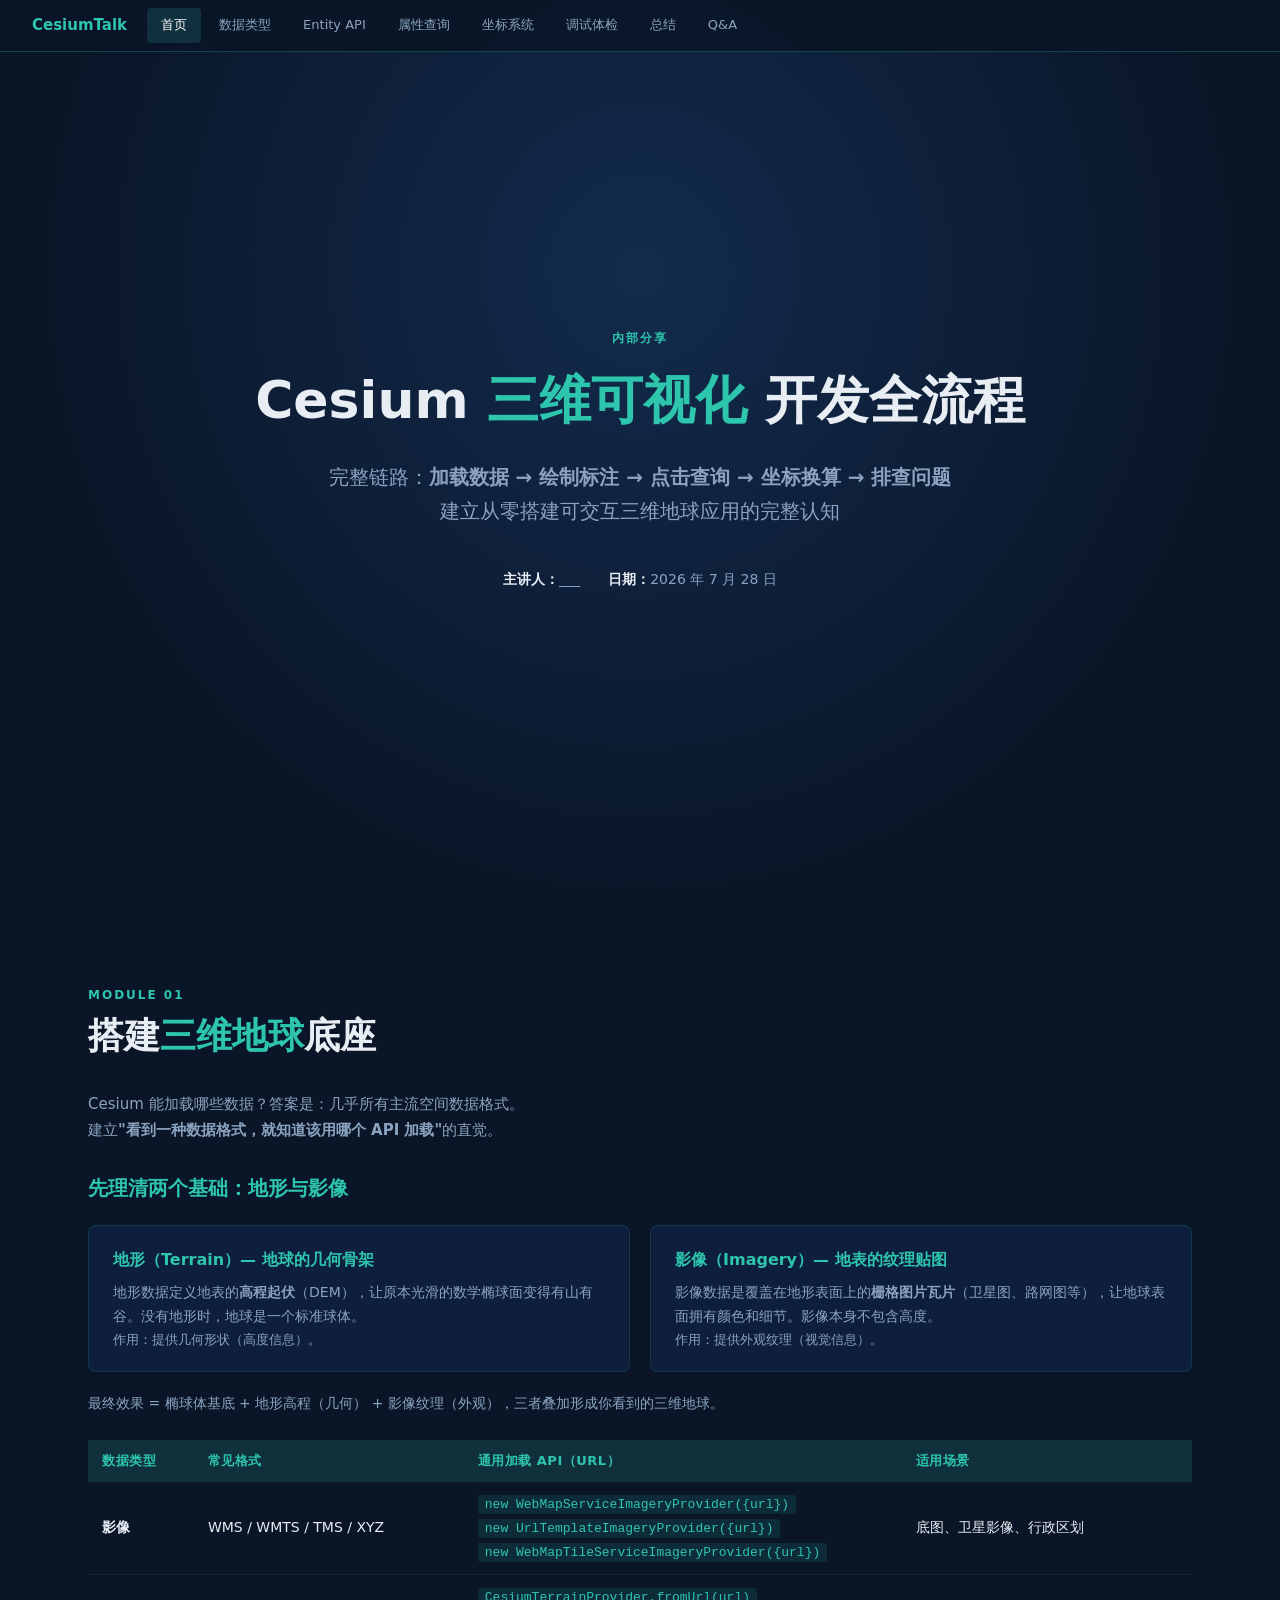
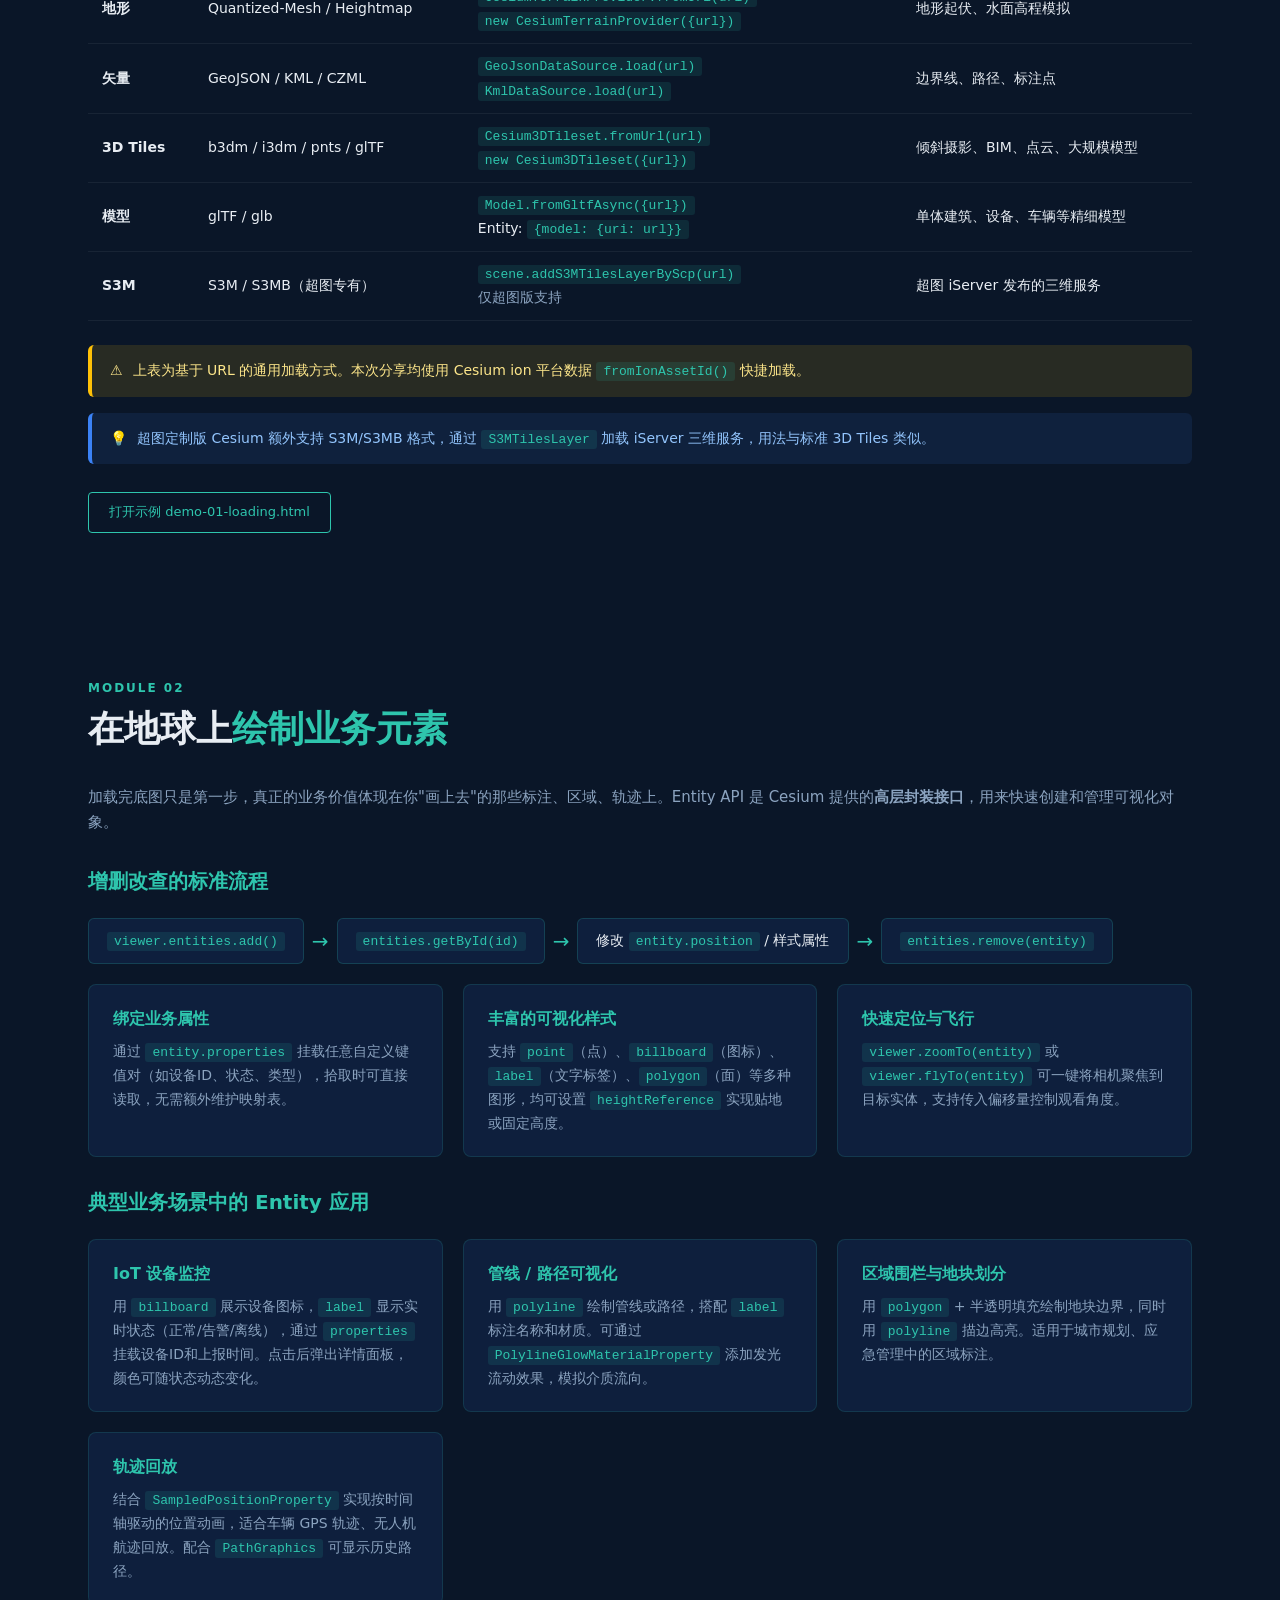
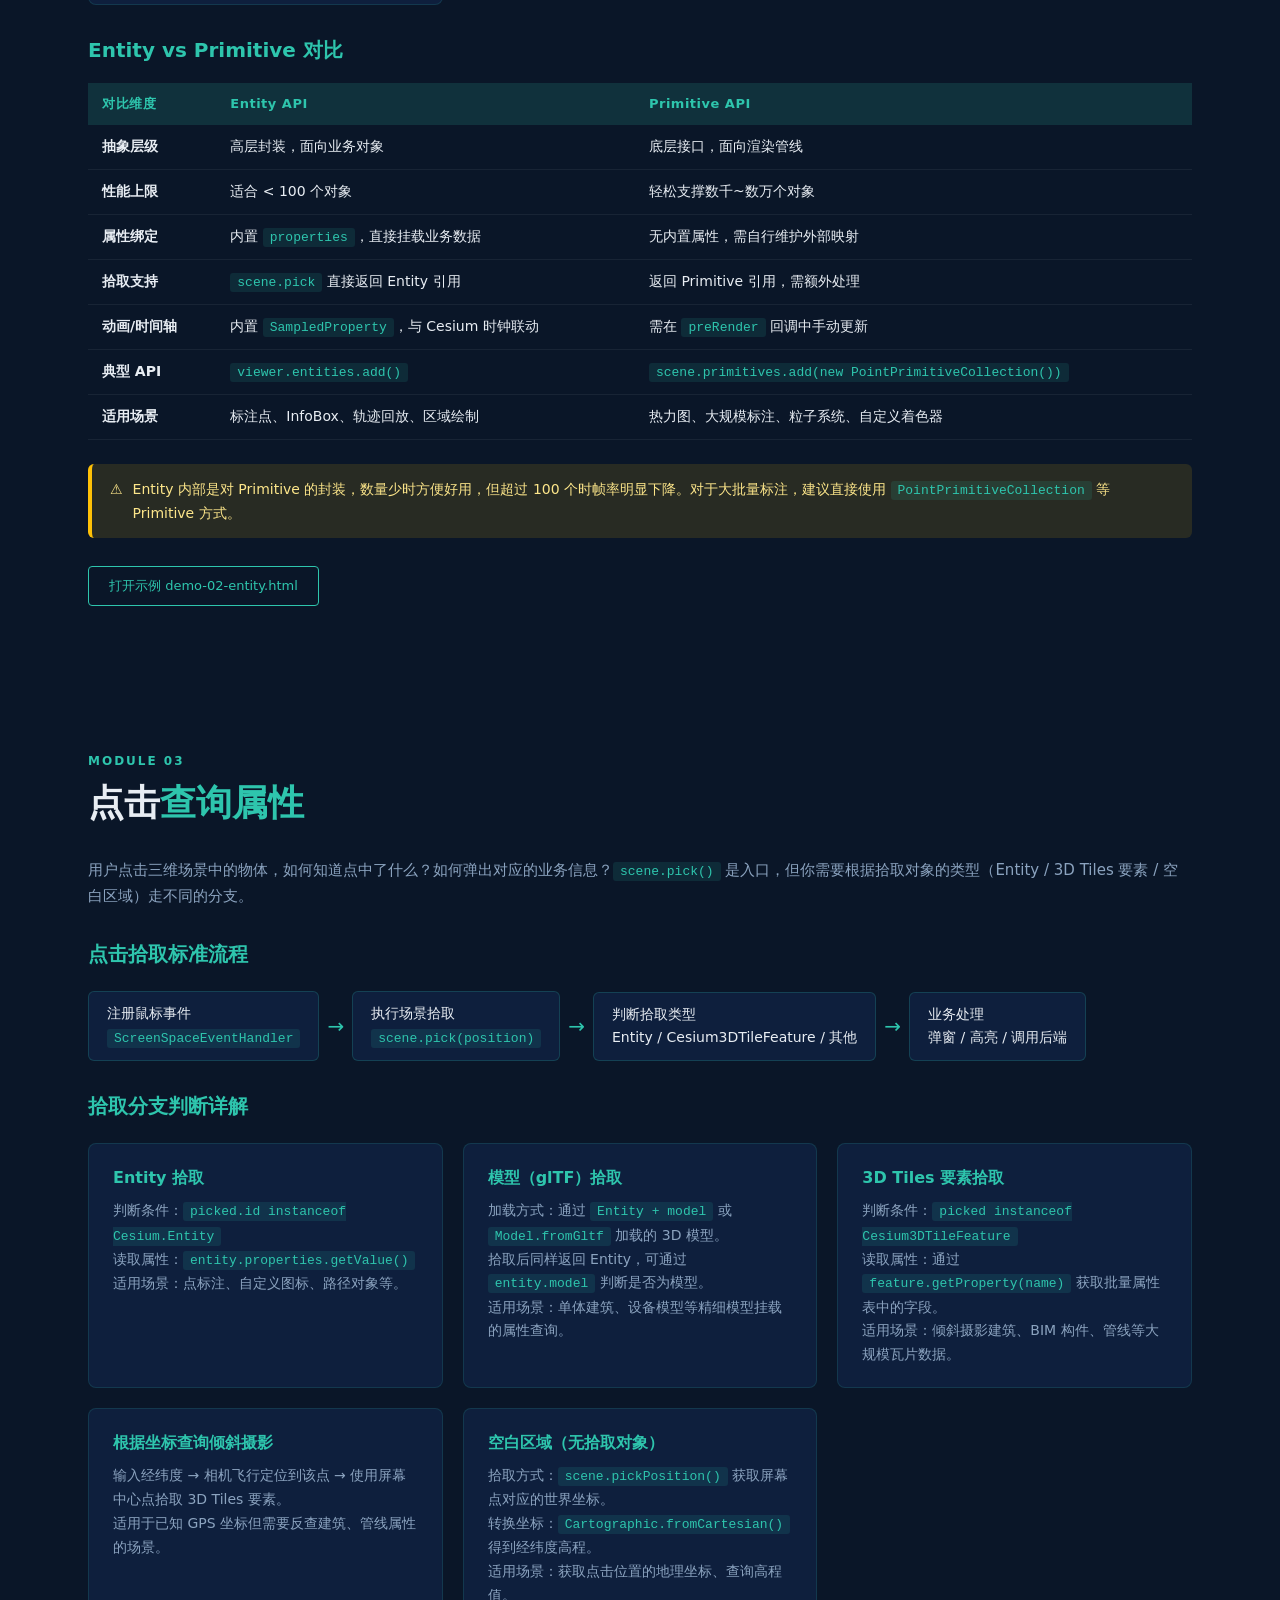
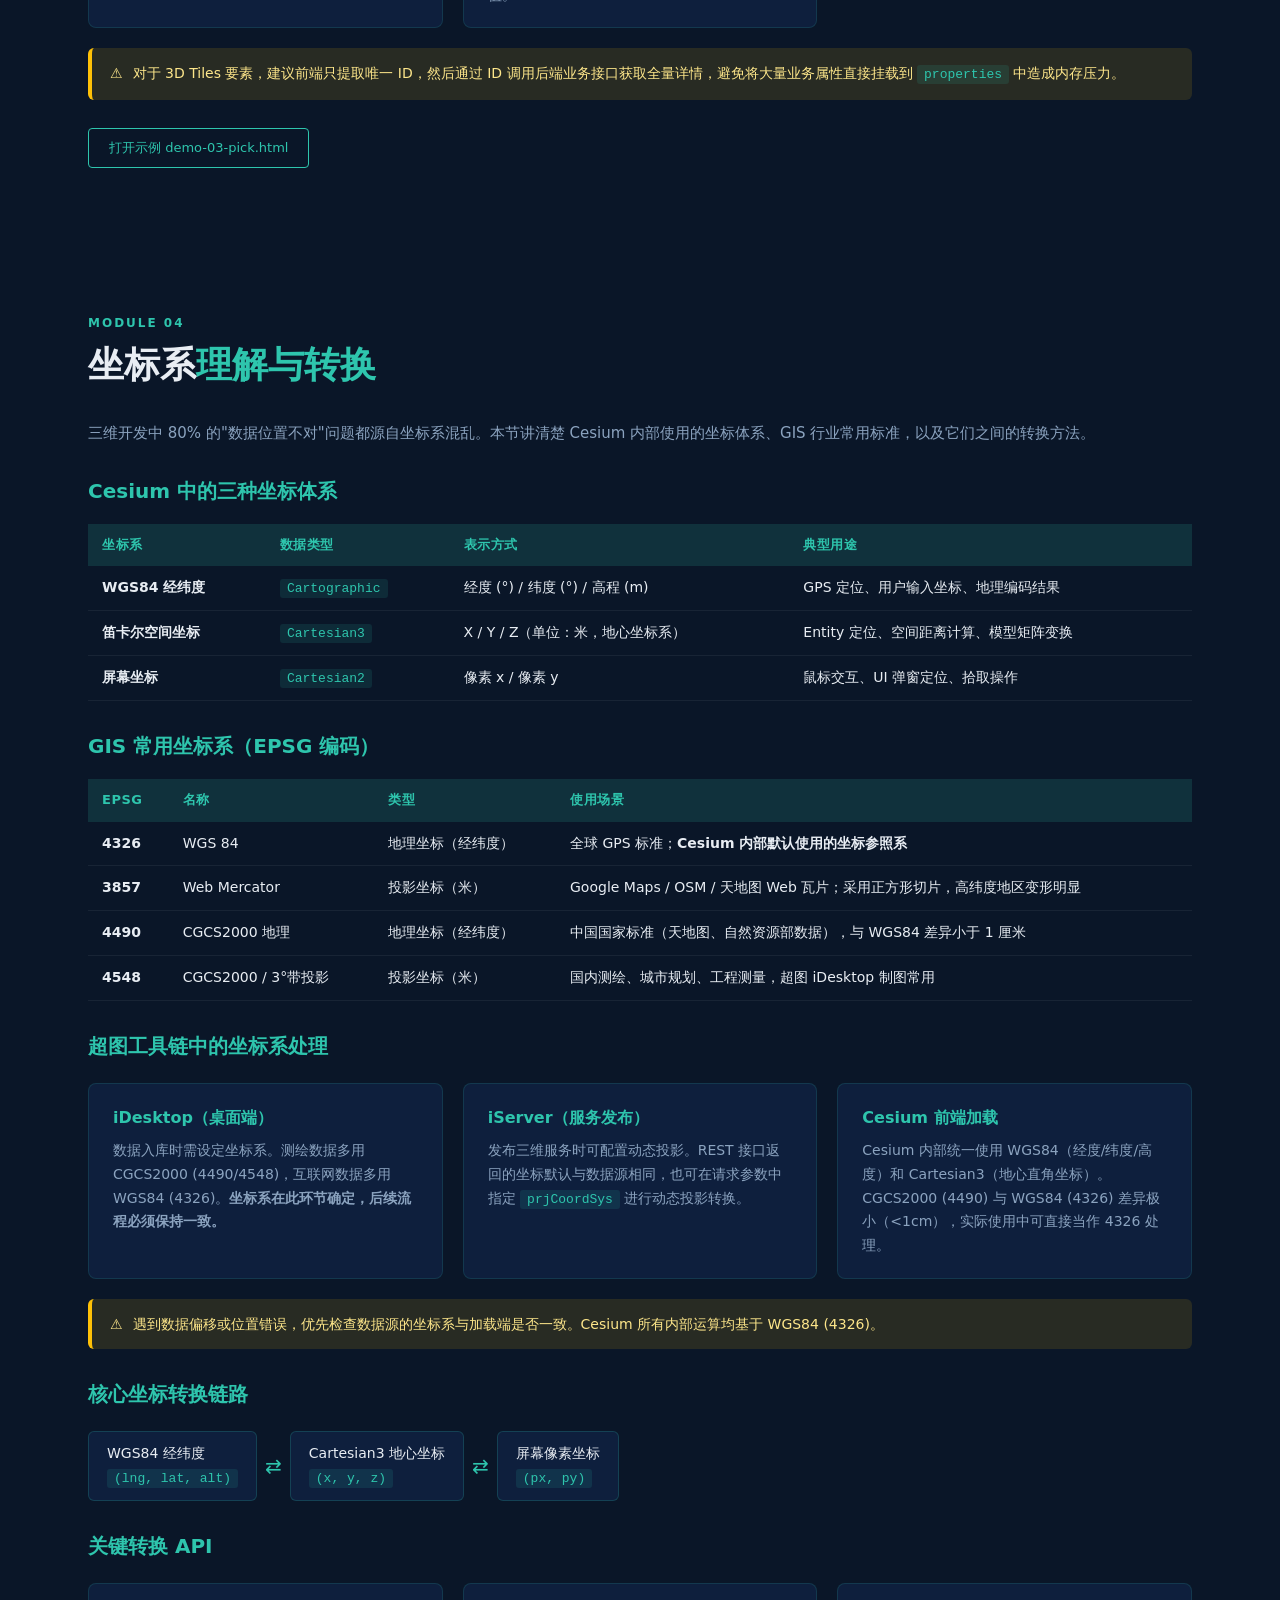
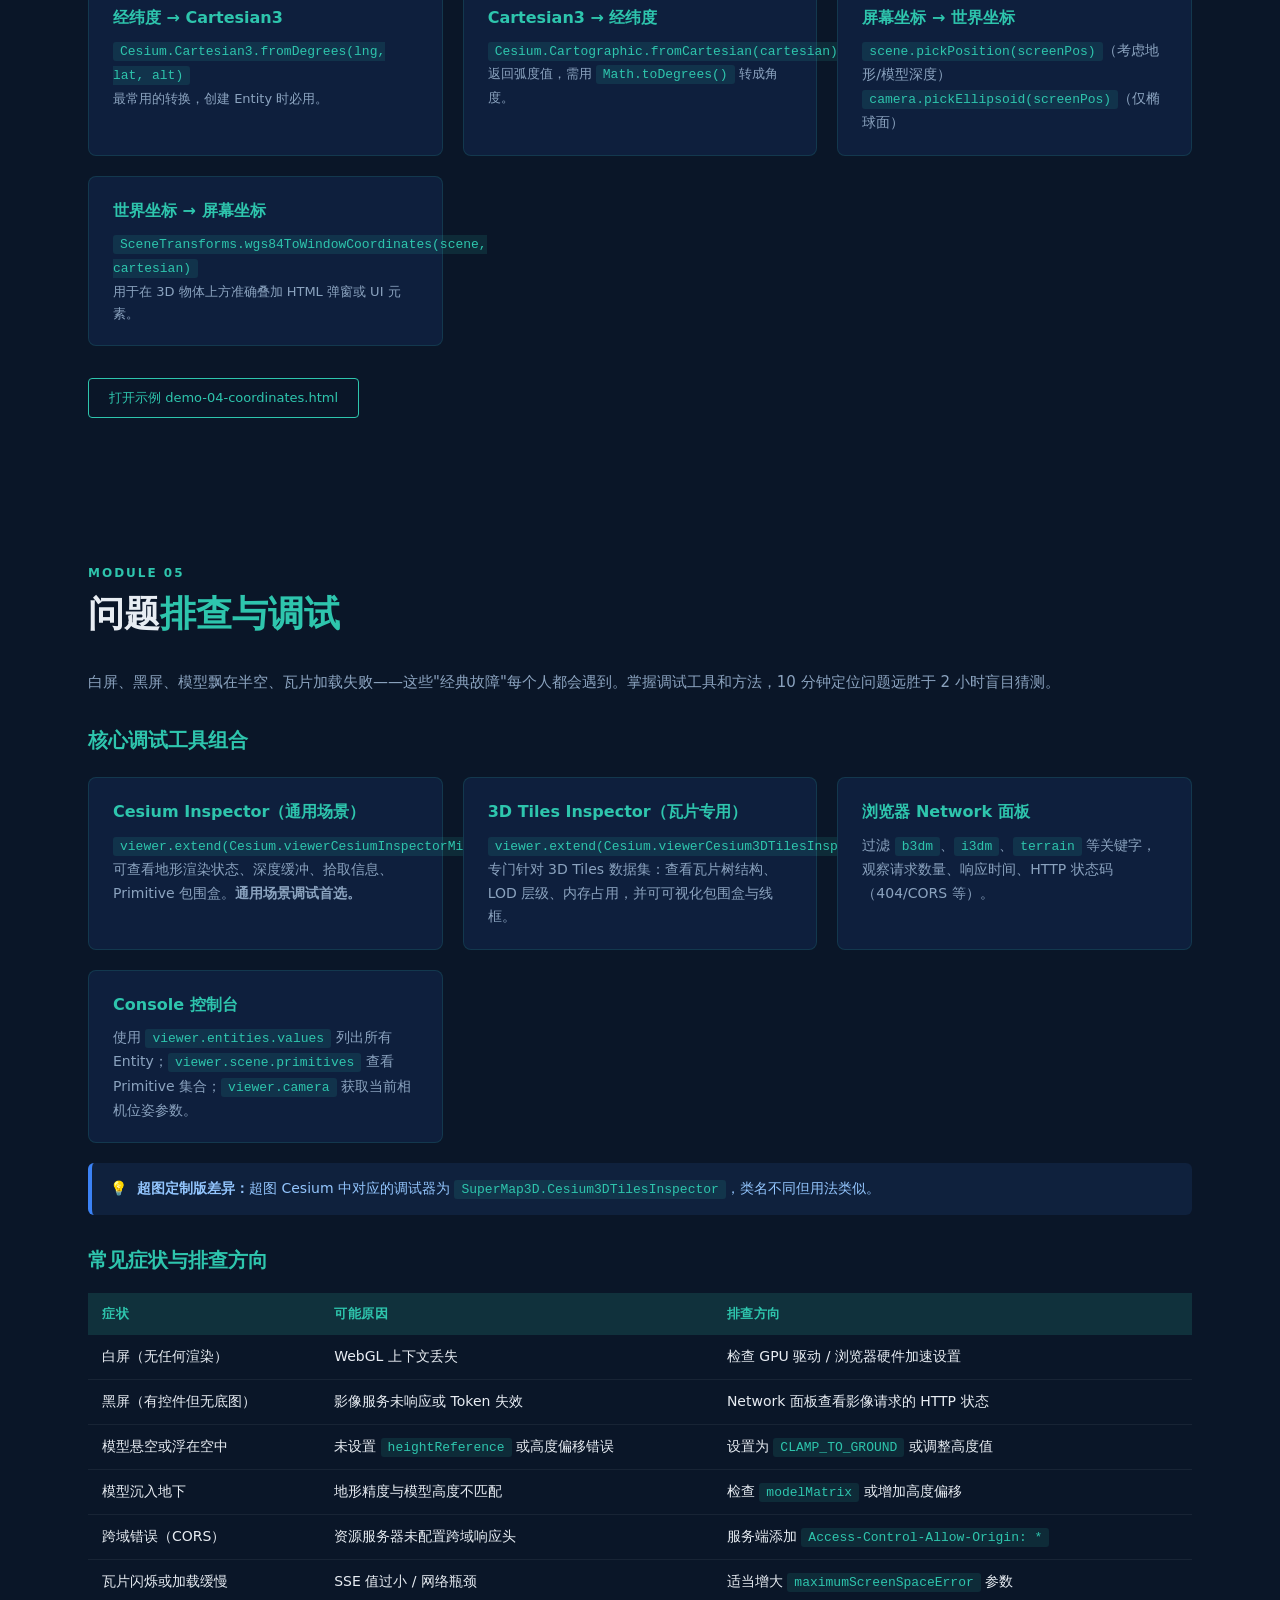
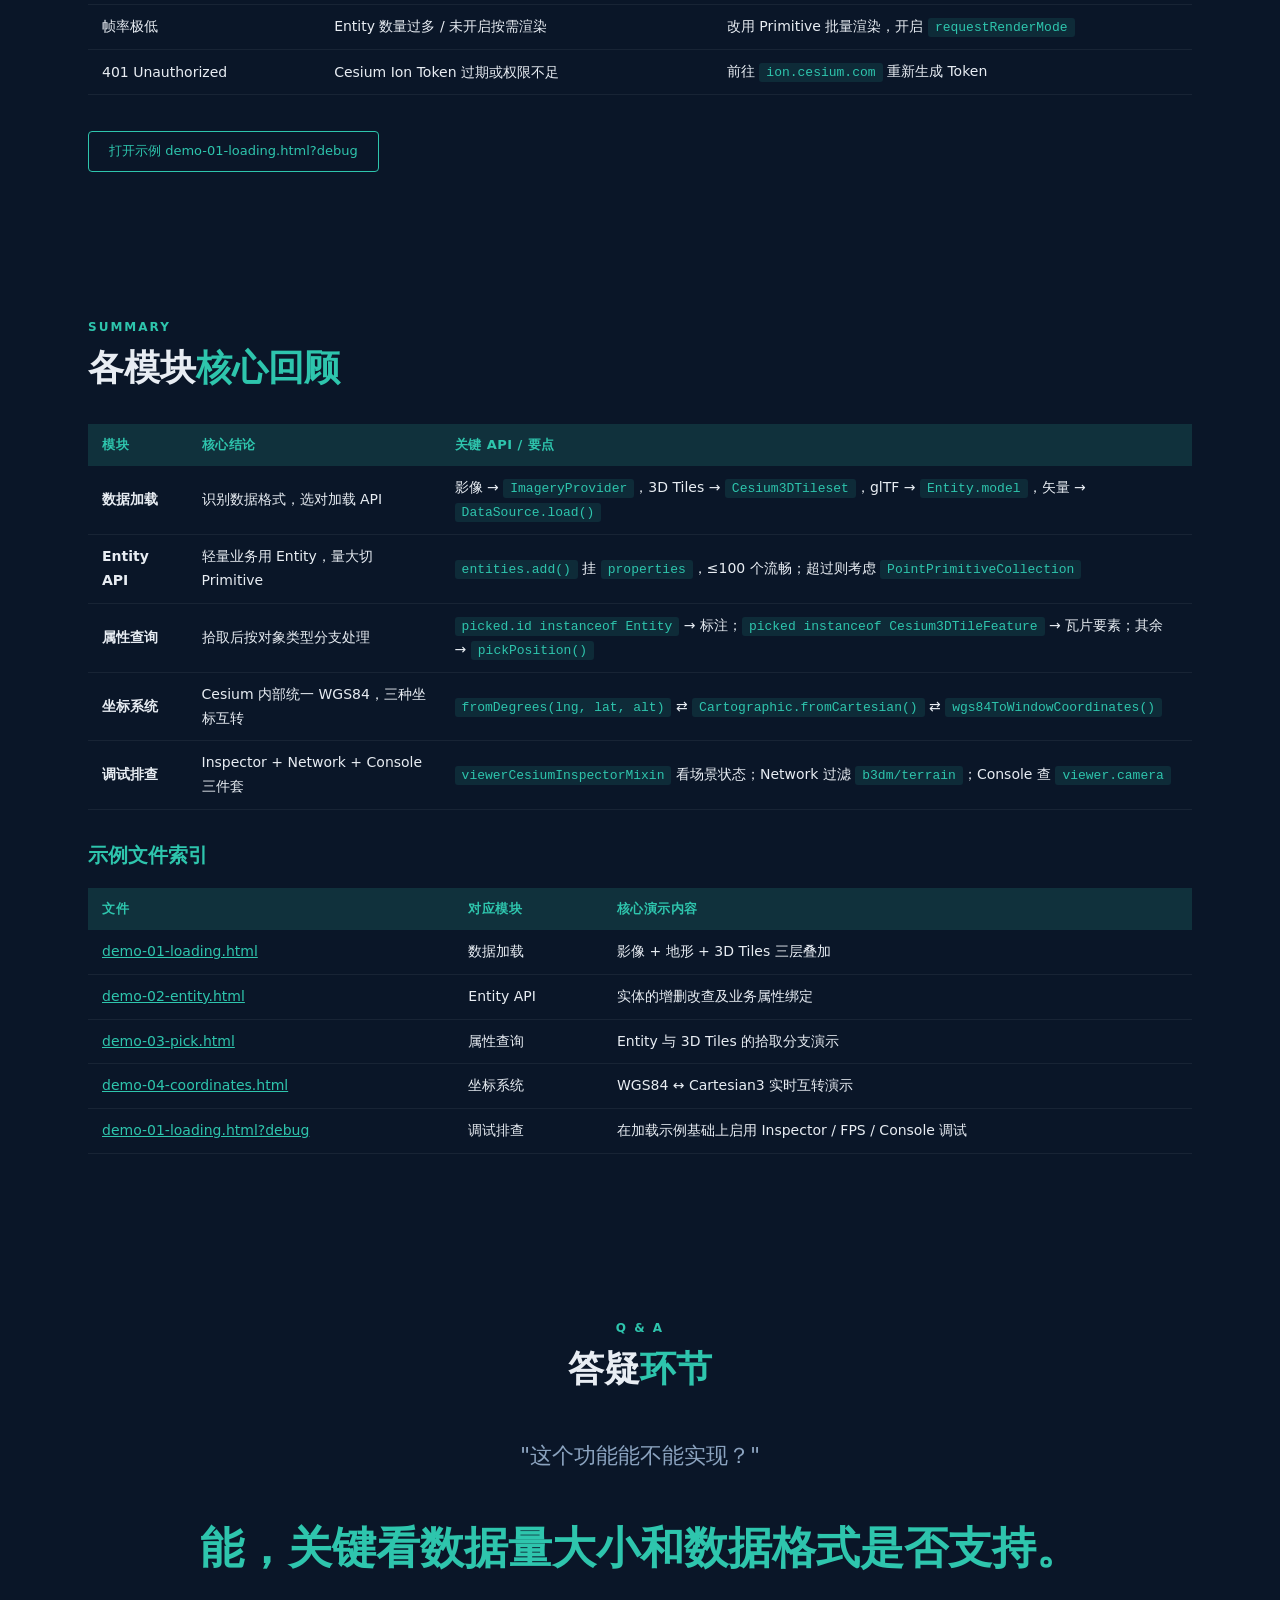
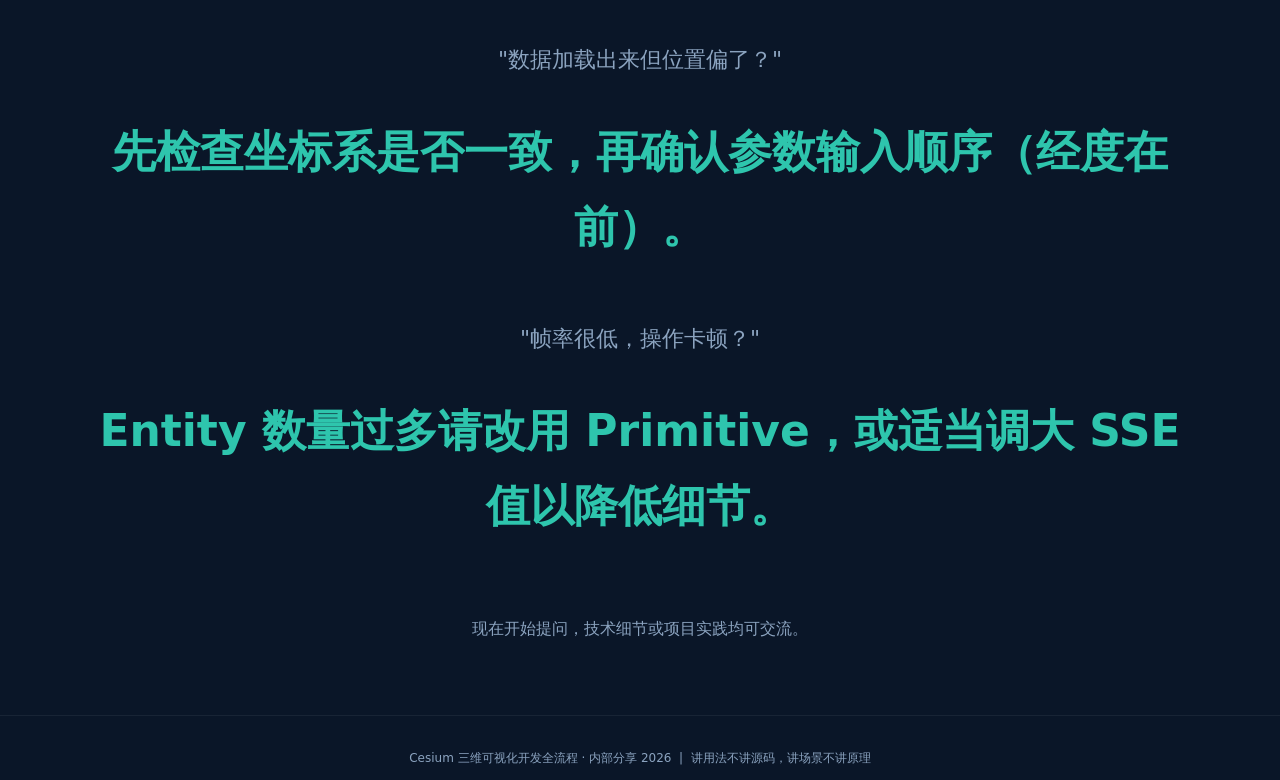
==== commit 684cf610: "更新index.html和todo.md，调整技术分享内容标题和描述，简化样式和表格，优化警告信息，增强文档的清晰度和一致性。" ====
--- a/index.html
+++ b/index.html
@@ -98,7 +98,7 @@
             padding: 14px 18px; border-radius: 6px; margin: 16px 0;
             font-size: 14px; line-height: 1.6; display: flex; gap: 10px; align-items: flex-start;
         }
-        .alert-icon { font-size: 18px; flex-shrink: 0; margin-top: 1px; }
+        .alert-icon { flex-shrink: 0; }
         .alert-danger { background: var(--danger-dim); border-left: 4px solid var(--danger); color: #f8b4b4; }
         .alert-warn { background: var(--warn-dim); border-left: 4px solid var(--warn); color: #fde68a; }
         .alert-info { background: rgba(59,130,246,.1); border-left: 4px solid var(--blue); color: #93c5fd; }
@@ -176,33 +176,33 @@
 
 <!-- ════════════════════ HERO ════════════════════ -->
 <section id="hero">
-    <div class="section-tag">技术分享</div>
-    <h1>Cesium <span>三维可视化</span> 快速上手</h1>
-    <p class="subtitle">五个模块，一条主线：<strong>加载数据 → 画点标注 → 点击查询 → 坐标换算 → 排查问题</strong><br>学完能独立搭出一个可交互的三维地球应用</p>
+    <div class="section-tag">内部分享</div>
+    <h1>Cesium <span>三维可视化</span> 开发全流程</h1>
+    <p class="subtitle">完整链路：<strong>加载数据 → 绘制标注 → 点击查询 → 坐标换算 → 排查问题</strong><br>建立从零搭建可交互三维地球应用的完整认知</p>
     <div class="meta"><strong>主讲人：</strong>___&emsp;&emsp;<strong>日期：</strong>2026 年 7 月 28 日</div>
-    <a class="demo-link" href="#mod1">开始 →</a>
 </section>
 
 <!-- ════════════════════ 模块一 ════════════════════ -->
 <section id="mod1">
     <div class="section-tag">Module 01</div>
-    <h2>从零搭建<span>三维地球</span></h2>
-    <p style="font-size:15px;color:var(--text-dim);margin-bottom:24px;">Cesium 能加载哪些数据？答案是：几乎所有空间数据。这个模块帮你建立<strong>"看到一个数据格式就知道用哪个 API"</strong>的直觉。</p>
-
-    <h3>先搞清两个基底：地形与影像</h3>
+    <h2>搭建<span>三维地球</span>底座</h2>
+    <p style="font-size:15px;color:var(--text-dim);">Cesium 能加载哪些数据？答案是：几乎所有主流空间数据格式。</p>
+    <p style="font-size:15px;color:var(--text-dim);margin-bottom:24px;">建立<strong>"看到一种数据格式，就知道该用哪个 API 加载"</strong>的直觉。</p>
+
+    <h3>先理清两个基础：地形与影像</h3>
     <div class="card-grid">
         <div class="card">
-            <h4>地形（Terrain）= 椭球体的几何形状</h4>
-            <p>地形数据定义地表的<strong>高程起伏</strong>（DEM），让平坦的椭球面变成有山有谷的真实地形。没有地形时，地球是一个光滑的数学椭球面。</p>
-            <p style="color:var(--text-dim);font-size:13px;">类比：一张揉皱的白纸（只有形状，没有颜色）。</p>
-        </div>
-        <div class="card">
-            <h4>影像（Imagery）= 贴在地形上的纹理</h4>
-            <p>影像数据是覆盖在地形表面上的<strong>图片瓦片</strong>（卫星照片、路网图等），让地球表面"有颜色"。影像本身没有高度，只是贴图。</p>
-            <p style="color:var(--text-dim);font-size:13px;">类比：把一张地图贴在揉皱的纸上。</p>
-        </div>
-    </div>
-    <p style="font-size:14px;color:var(--text-dim);margin-bottom:24px;">最终效果 = 椭球体基底 + 地形高程起伏（几何）+ 影像纹理贴图（外观）= 你看到的三维地球。</p>
+            <h4>地形（Terrain）— 地球的几何骨架</h4>
+            <p>地形数据定义地表的<strong>高程起伏</strong>（DEM），让原本光滑的数学椭球面变得有山有谷。没有地形时，地球是一个标准球体。</p>
+            <p style="color:var(--text-dim);font-size:13px;">作用：提供几何形状（高度信息）。</p>
+        </div>
+        <div class="card">
+            <h4>影像（Imagery）— 地表的纹理贴图</h4>
+            <p>影像数据是覆盖在地形表面上的<strong>栅格图片瓦片</strong>（卫星图、路网图等），让地球表面拥有颜色和细节。影像本身不包含高度。</p>
+            <p style="color:var(--text-dim);font-size:13px;">作用：提供外观纹理（视觉信息）。</p>
+        </div>
+    </div>
+    <p style="font-size:14px;color:var(--text-dim);margin-bottom:24px;">最终效果 = 椭球体基底 + 地形高程（几何） + 影像纹理（外观），三者叠加形成你看到的三维地球。</p>
 
     <table>
         <thead>
@@ -213,67 +213,67 @@
                 <td><strong>影像</strong></td>
                 <td>WMS / WMTS / TMS / XYZ</td>
                 <td><code>new WebMapServiceImageryProvider({url})</code><br><code>new UrlTemplateImageryProvider({url})</code><br><code>new WebMapTileServiceImageryProvider({url})</code></td>
-                <td>底图、卫星图、行政区划</td>
+                <td>底图、卫星影像、行政区划</td>
             </tr>
             <tr>
                 <td><strong>地形</strong></td>
                 <td>Quantized-Mesh / Heightmap</td>
                 <td><code>CesiumTerrainProvider.fromUrl(url)</code><br><code>new CesiumTerrainProvider({url})</code></td>
-                <td>地形起伏、水面高程</td>
+                <td>地形起伏、水面高程模拟</td>
             </tr>
             <tr>
                 <td><strong>矢量</strong></td>
                 <td>GeoJSON / KML / CZML</td>
                 <td><code>GeoJsonDataSource.load(url)</code><br><code>KmlDataSource.load(url)</code></td>
-                <td>边界、路径、标注</td>
+                <td>边界线、路径、标注点</td>
             </tr>
             <tr>
                 <td><strong>3D Tiles</strong></td>
                 <td>b3dm / i3dm / pnts / glTF</td>
                 <td><code>Cesium3DTileset.fromUrl(url)</code><br><code>new Cesium3DTileset({url})</code></td>
-                <td>倾斜摄影、BIM、点云</td>
+                <td>倾斜摄影、BIM、点云、大规模模型</td>
             </tr>
             <tr>
                 <td><strong>模型</strong></td>
                 <td>glTF / glb</td>
                 <td><code>Model.fromGltfAsync({url})</code><br>Entity: <code>{model: {uri: url}}</code></td>
-                <td>单体建筑、设备、车辆</td>
+                <td>单体建筑、设备、车辆等精细模型</td>
             </tr>
             <tr>
                 <td><strong>S3M</strong></td>
                 <td>S3M / S3MB（超图专有）</td>
                 <td><code>scene.addS3MTilesLayerByScp(url)</code><br><span style="color:var(--text-dim);">仅超图版支持</span></td>
-                <td>超图 iServer 三维服务</td>
+                <td>超图 iServer 发布的三维服务</td>
             </tr>
         </tbody>
     </table>
 
     <div class="alert alert-warn">
         <span class="alert-icon">⚠</span>
-        <div>上表为通用 URL 加载 API。Ion 平台数据可用 <code>fromIonAssetId()</code> 快捷加载，但超图版不支持。倾斜摄影必须走 3D Tiles 流式加载，不可全量读入。</div>
+        <div>上表为基于 URL 的通用加载方式。本次分享均使用 Cesium ion 平台数据 <code>fromIonAssetId()</code> 快捷加载。</div>
     </div>
 
     <div class="alert alert-info">
         <span class="alert-icon">💡</span>
-        <div>超图版额外支持 S3M/S3MB 格式，通过 <code>S3MTilesLayer</code> 加载 iServer 三维服务。</div>
-    </div>
-
-    <a class="demo-btn" href="demo-01-loading.html" target="cesium-demo">打开示例 → demo-01-loading.html</a>
+        <div>超图定制版 Cesium 额外支持 S3M/S3MB 格式，通过 <code>S3MTilesLayer</code> 加载 iServer 三维服务，用法与标准 3D Tiles 类似。</div>
+    </div>
+
+    <a class="demo-btn" href="demo-01-loading.html" target="cesium-demo">打开示例 demo-01-loading.html</a>
 </section>
 
 <!-- ════════════════════ 模块二 ════════════════════ -->
 <section id="mod2">
     <div class="section-tag">Module 02</div>
-    <h2>在地球上<span>画东西</span></h2>
-    <p style="font-size:15px;color:var(--text-dim);margin-bottom:24px;">数据加载完只是底座，业务价值在于你"画上去"的那些标注、区域、轨迹。Entity API 就是 Cesium 的<strong>高级画笔</strong>。</p>
-
-    <h3>增删改查流程</h3>
+    <h2>在地球上<span>绘制业务元素</span></h2>
+    <p style="font-size:15px;color:var(--text-dim);margin-bottom:24px;">加载完底图只是第一步，真正的业务价值体现在你"画上去"的那些标注、区域、轨迹上。Entity API 是 Cesium 提供的<strong>高层封装接口</strong>，用来快速创建和管理可视化对象。</p>
+
+    <h3>增删改查的标准流程</h3>
     <div class="flow">
         <div class="flow-step"><code>viewer.entities.add()</code></div>
         <span class="flow-arrow">→</span>
         <div class="flow-step"><code>entities.getById(id)</code></div>
         <span class="flow-arrow">→</span>
-        <div class="flow-step">修改 <code>entity.position</code> / 属性</div>
+        <div class="flow-step">修改 <code>entity.position</code> / 样式属性</div>
         <span class="flow-arrow">→</span>
         <div class="flow-step"><code>entities.remove(entity)</code></div>
     </div>
@@ -281,35 +281,35 @@
     <div class="card-grid">
         <div class="card">
             <h4>绑定业务属性</h4>
-            <p>通过 <code>entity.properties</code> 挂载自定义键值对（如 ID、状态、类型），拾取时可直接读取，无需额外数据结构映射。</p>
-        </div>
-        <div class="card">
-            <h4>样式配置</h4>
-            <p>支持 <code>point</code> / <code>billboard</code> / <code>label</code> / <code>polygon</code> 等可视化样式，均支持 <code>heightReference</code> 贴地设置。</p>
-        </div>
-        <div class="card">
-            <h4>飞行定位</h4>
-            <p><code>viewer.zoomTo(entity)</code> 或 <code>viewer.flyTo(entity)</code> 快速定位到目标实体，支持传入 offset 控制视角。</p>
-        </div>
-    </div>
-
-    <h3>实际业务中的 Entity 用法</h3>
+            <p>通过 <code>entity.properties</code> 挂载任意自定义键值对（如设备ID、状态、类型），拾取时可直接读取，无需额外维护映射表。</p>
+        </div>
+        <div class="card">
+            <h4>丰富的可视化样式</h4>
+            <p>支持 <code>point</code>（点）、<code>billboard</code>（图标）、<code>label</code>（文字标签）、<code>polygon</code>（面）等多种图形，均可设置 <code>heightReference</code> 实现贴地或固定高度。</p>
+        </div>
+        <div class="card">
+            <h4>快速定位与飞行</h4>
+            <p><code>viewer.zoomTo(entity)</code> 或 <code>viewer.flyTo(entity)</code> 可一键将相机聚焦到目标实体，支持传入偏移量控制观看角度。</p>
+        </div>
+    </div>
+
+    <h3>典型业务场景中的 Entity 应用</h3>
     <div class="card-grid">
         <div class="card">
             <h4>IoT 设备监控</h4>
-            <p>用 <code>billboard</code> 展示设备图标，<code>label</code> 显示实时状态（正常/告警/离线），通过 <code>properties</code> 挂载设备 ID + 最后上报时间，点击弹出详情。颜色随状态动态变化。</p>
-        </div>
-        <div class="card">
-            <h4>管线/路径标注</h4>
-            <p>用 <code>polyline</code> 绘制管线路径，搭配 <code>label</code> 标注管线名称和材质。可通过 <code>PolylineGlowMaterialProperty</code> 设置发光效果，模拟流向动画。</p>
-        </div>
-        <div class="card">
-            <h4>区域围栏 / 地块划分</h4>
-            <p>用 <code>polygon</code> + 半透明填充绘制地块边界，<code>polyline</code> 高亮边界线。适合城市规划、应急管理中的区域可视化。</p>
+            <p>用 <code>billboard</code> 展示设备图标，<code>label</code> 显示实时状态（正常/告警/离线），通过 <code>properties</code> 挂载设备ID和上报时间。点击后弹出详情面板，颜色可随状态动态变化。</p>
+        </div>
+        <div class="card">
+            <h4>管线 / 路径可视化</h4>
+            <p>用 <code>polyline</code> 绘制管线或路径，搭配 <code>label</code> 标注名称和材质。可通过 <code>PolylineGlowMaterialProperty</code> 添加发光流动效果，模拟介质流向。</p>
+        </div>
+        <div class="card">
+            <h4>区域围栏与地块划分</h4>
+            <p>用 <code>polygon</code> + 半透明填充绘制地块边界，同时用 <code>polyline</code> 描边高亮。适用于城市规划、应急管理中的区域标注。</p>
         </div>
         <div class="card">
             <h4>轨迹回放</h4>
-            <p>结合 <code>SampledPositionProperty</code> 实现时间轴上的位置动画，用于车辆 GPS 轨迹、无人机航迹回放。配合 <code>PathGraphics</code> 显示历史路径。</p>
+            <p>结合 <code>SampledPositionProperty</code> 实现按时间轴驱动的位置动画，适合车辆 GPS 轨迹、无人机航迹回放。配合 <code>PathGraphics</code> 可显示历史路径。</p>
         </div>
     </div>
 
@@ -319,113 +319,112 @@
         <tbody>
             <tr><td><strong>抽象层级</strong></td><td>高层封装，面向业务对象</td><td>底层接口，面向渲染管线</td></tr>
             <tr><td><strong>性能上限</strong></td><td>适合 &lt; 100 个对象</td><td>轻松支撑数千~数万个对象</td></tr>
-            <tr><td><strong>属性绑定</strong></td><td>内置 <code>properties</code>，直接挂业务数据</td><td>无内置属性，需自行维护映射</td></tr>
-            <tr><td><strong>拾取支持</strong></td><td><code>scene.pick</code> 直接返回 Entity</td><td>需额外处理，返回 Primitive 引用</td></tr>
-            <tr><td><strong>动画/时间</strong></td><td>内置 <code>SampledProperty</code>、时间轴联动</td><td>需手动在 <code>preRender</code> 回调中更新</td></tr>
+            <tr><td><strong>属性绑定</strong></td><td>内置 <code>properties</code>，直接挂载业务数据</td><td>无内置属性，需自行维护外部映射</td></tr>
+            <tr><td><strong>拾取支持</strong></td><td><code>scene.pick</code> 直接返回 Entity 引用</td><td>返回 Primitive 引用，需额外处理</td></tr>
+            <tr><td><strong>动画/时间轴</strong></td><td>内置 <code>SampledProperty</code>，与 Cesium 时钟联动</td><td>需在 <code>preRender</code> 回调中手动更新</td></tr>
             <tr><td><strong>典型 API</strong></td><td><code>viewer.entities.add()</code></td><td><code>scene.primitives.add(new PointPrimitiveCollection())</code></td></tr>
-            <tr><td><strong>适用场景</strong></td><td>标注点、InfoBox、轨迹回放、区域绘制</td><td>热力图、大规模标注、粒子效果、自定义 Shader</td></tr>
+            <tr><td><strong>适用场景</strong></td><td>标注点、InfoBox、轨迹回放、区域绘制</td><td>热力图、大规模标注、粒子系统、自定义着色器</td></tr>
         </tbody>
     </table>
 
     <div class="alert alert-warn">
         <span class="alert-icon">⚠</span>
-        <div>Entity 封装了 Primitive，数量少时方便好用，超过 100 个帧率明显下降。大批量标注切 <code>PointPrimitiveCollection</code>。</div>
-    </div>
-
-    <a class="demo-btn" href="demo-02-entity.html" target="cesium-demo">打开示例 → demo-02-entity.html</a>
+        <div>Entity 内部是对 Primitive 的封装，数量少时方便好用，但超过 100 个时帧率明显下降。对于大批量标注，建议直接使用 <code>PointPrimitiveCollection</code> 等 Primitive 方式。</div>
+    </div>
+
+    <a class="demo-btn" href="demo-02-entity.html" target="cesium-demo">打开示例 demo-02-entity.html</a>
 </section>
 
 <!-- ════════════════════ 模块三 ════════════════════ -->
 <section id="mod3">
     <div class="section-tag">Module 03</div>
-    <h2>点击<span>查属性</span></h2>
-    <p style="font-size:15px;color:var(--text-dim);margin-bottom:24px;">用户在三维场景上点了一下——你怎么知道他点的是什么？怎么弹出业务信息？<code>scene.pick()</code> 是起点，但你还需要处理 Entity / 3D Tiles / 空白区域三个分支。</p>
-
-    <h3>点击拾取流程</h3>
+    <h2>点击<span>查询属性</span></h2>
+    <p style="font-size:15px;color:var(--text-dim);margin-bottom:24px;">用户点击三维场景中的物体，如何知道点中了什么？如何弹出对应的业务信息？<code>scene.pick()</code> 是入口，但你需要根据拾取对象的类型（Entity / 3D Tiles 要素 / 空白区域）走不同的分支。</p>
+
+    <h3>点击拾取标准流程</h3>
     <div class="flow">
         <div class="flow-step">注册鼠标事件<br><code>ScreenSpaceEventHandler</code></div>
         <span class="flow-arrow">→</span>
-        <div class="flow-step">场景拾取<br><code>scene.pick(position)</code></div>
+        <div class="flow-step">执行场景拾取<br><code>scene.pick(position)</code></div>
         <span class="flow-arrow">→</span>
-        <div class="flow-step">类型判断<br><code>Entity</code> or <code>3DTileFeature</code>?</div>
+        <div class="flow-step">判断拾取类型<br>Entity / Cesium3DTileFeature / 其他</div>
         <span class="flow-arrow">→</span>
-        <div class="flow-step">UI 反馈<br>弹窗 / 高亮 / 控制台</div>
-    </div>
-
-    <h3>拾取分支判断</h3>
+        <div class="flow-step">业务处理<br>弹窗 / 高亮 / 调用后端</div>
+    </div>
+
+    <h3>拾取分支判断详解</h3>
     <div class="card-grid">
         <div class="card">
             <h4>Entity 拾取</h4>
             <p>判断条件：<code>picked.id instanceof Cesium.Entity</code></p>
             <p>读取属性：<code>entity.properties.getValue()</code></p>
-            <p>场景：点标注、自定义图标、路径对象</p>
-        </div>
-        <div class="card">
-            <h4>模型加载后查询</h4>
-            <p>加载方式：<code>Entity + model</code> 或 <code>Model.fromGltf</code></p>
-            <p>拾取后同样返回 Entity，通过 <code>entity.model</code> 判断是否为模型</p>
-            <p>场景：加载 glTF/glb 模型后查询其挂载的业务属性</p>
+            <p>适用场景：点标注、自定义图标、路径对象等。</p>
+        </div>
+        <div class="card">
+            <h4>模型（glTF）拾取</h4>
+            <p>加载方式：通过 <code>Entity + model</code> 或 <code>Model.fromGltf</code> 加载的 3D 模型。</p>
+            <p>拾取后同样返回 Entity，可通过 <code>entity.model</code> 判断是否为模型。</p>
+            <p>适用场景：单体建筑、设备模型等精细模型挂载的属性查询。</p>
         </div>
         <div class="card">
             <h4>3D Tiles 要素拾取</h4>
             <p>判断条件：<code>picked instanceof Cesium3DTileFeature</code></p>
-            <p>读取属性：<code>feature.getProperty(name)</code></p>
-            <p>场景：倾斜摄影建筑、BIM 构件、管线</p>
-        </div>
-        <div class="card">
-            <h4>地理坐标查询倾斜影像</h4>
-            <p>输入经纬度 → 飞行定位 → 屏幕中心拾取 3D Tiles</p>
-            <p>适用于：已知坐标反查倾斜摄影要素属性</p>
-            <p>场景：根据 GPS 坐标定位建筑、管线等实体</p>
-        </div>
-        <div class="card">
-            <h4>空白区域</h4>
-            <p>拾取方式：<code>scene.pickPosition()</code></p>
-            <p>转换坐标：<code>Cartographic.fromCartesian()</code></p>
-            <p>场景：获取地理坐标、高程查询</p>
+            <p>读取属性：通过 <code>feature.getProperty(name)</code> 获取批量属性表中的字段。</p>
+            <p>适用场景：倾斜摄影建筑、BIM 构件、管线等大规模瓦片数据。</p>
+        </div>
+        <div class="card">
+            <h4>根据坐标查询倾斜摄影</h4>
+            <p>输入经纬度 → 相机飞行定位到该点 → 使用屏幕中心点拾取 3D Tiles 要素。</p>
+            <p>适用于已知 GPS 坐标但需要反查建筑、管线属性的场景。</p>
+        </div>
+        <div class="card">
+            <h4>空白区域（无拾取对象）</h4>
+            <p>拾取方式：<code>scene.pickPosition()</code> 获取屏幕点对应的世界坐标。</p>
+            <p>转换坐标：<code>Cartographic.fromCartesian()</code> 得到经纬度高程。</p>
+            <p>适用场景：获取点击位置的地理坐标、查询高程值。</p>
         </div>
     </div>
 
     <div class="alert alert-warn">
         <span class="alert-icon">⚠</span>
-        <div>拾取只取 ID，详情走后端接口，别把全量业务数据挂到 <code>properties</code> 上。</div>
-    </div>
-
-    <a class="demo-btn" href="demo-03-pick.html" target="cesium-demo">打开示例 → demo-03-pick.html</a>
+        <div>对于 3D Tiles 要素，建议前端只提取唯一 ID，然后通过 ID 调用后端业务接口获取全量详情，避免将大量业务属性直接挂载到 <code>properties</code> 中造成内存压力。</div>
+    </div>
+
+    <a class="demo-btn" href="demo-03-pick.html" target="cesium-demo">打开示例 demo-03-pick.html</a>
 </section>
 
 <!-- ════════════════════ 模块四 ════════════════════ -->
 <section id="mod4">
     <div class="section-tag">Module 04</div>
-    <h2>坐标<span>不要搞反</span></h2>
-    <p style="font-size:15px;color:var(--text-dim);margin-bottom:24px;">三维开发中 80% 的"数据跑偏了"都是坐标系问题。这个模块讲清楚 Cesium 内部用什么坐标、GIS 行业有哪些标准、怎么在它们之间转换。</p>
-
-    <h3>Cesium 中的三种坐标系</h3>
+    <h2>坐标系<span>理解与转换</span></h2>
+    <p style="font-size:15px;color:var(--text-dim);margin-bottom:24px;">三维开发中 80% 的"数据位置不对"问题都源自坐标系混乱。本节讲清楚 Cesium 内部使用的坐标体系、GIS 行业常用标准，以及它们之间的转换方法。</p>
+
+    <h3>Cesium 中的三种坐标体系</h3>
     <table>
-        <thead><tr><th>坐标系</th><th>类型</th><th>表示方式</th><th>典型用途</th></tr></thead>
+        <thead><tr><th>坐标系</th><th>数据类型</th><th>表示方式</th><th>典型用途</th></tr></thead>
         <tbody>
             <tr>
                 <td><strong>WGS84 经纬度</strong></td>
                 <td><code>Cartographic</code></td>
                 <td>经度 (°) / 纬度 (°) / 高程 (m)</td>
-                <td>GPS 定位、用户输入坐标、地理编码</td>
-            </tr>
-            <tr>
-                <td><strong>笛卡尔坐标</strong></td>
+                <td>GPS 定位、用户输入坐标、地理编码结果</td>
+            </tr>
+            <tr>
+                <td><strong>笛卡尔空间坐标</strong></td>
                 <td><code>Cartesian3</code></td>
-                <td>X / Y / Z（米，地心坐标系）</td>
-                <td>Entity 定位、空间距离计算、模型变换</td>
+                <td>X / Y / Z（单位：米，地心坐标系）</td>
+                <td>Entity 定位、空间距离计算、模型矩阵变换</td>
             </tr>
             <tr>
                 <td><strong>屏幕坐标</strong></td>
                 <td><code>Cartesian2</code></td>
-                <td>px_x / px_y</td>
+                <td>像素 x / 像素 y</td>
                 <td>鼠标交互、UI 弹窗定位、拾取操作</td>
             </tr>
         </tbody>
     </table>
 
-    <h3>GIS 行业常用坐标系（EPSG 编码）</h3>
+    <h3>GIS 常用坐标系（EPSG 编码）</h3>
     <table>
         <thead><tr><th>EPSG</th><th>名称</th><th>类型</th><th>使用场景</th></tr></thead>
         <tbody>
@@ -433,57 +432,57 @@
                 <td><strong>4326</strong></td>
                 <td>WGS 84</td>
                 <td>地理坐标（经纬度）</td>
-                <td>GPS 全球标准；<strong>Cesium 内部默认坐标系</strong></td>
+                <td>全球 GPS 标准；<strong>Cesium 内部默认使用的坐标参照系</strong></td>
             </tr>
             <tr>
                 <td><strong>3857</strong></td>
                 <td>Web Mercator</td>
                 <td>投影坐标（米）</td>
-                <td>Google Maps / OSM / 天地图 Web 瓦片；正方形切割，高纬度变形严重</td>
+                <td>Google Maps / OSM / 天地图 Web 瓦片；采用正方形切片，高纬度地区变形明显</td>
             </tr>
             <tr>
                 <td><strong>4490</strong></td>
                 <td>CGCS2000 地理</td>
                 <td>地理坐标（经纬度）</td>
-                <td>中国国家标准（天地图、自然资源部），与 WGS84 差异 &lt; 1cm</td>
+                <td>中国国家标准（天地图、自然资源部数据），与 WGS84 差异小于 1 厘米</td>
             </tr>
             <tr>
                 <td><strong>4548</strong></td>
                 <td>CGCS2000 / 3°带投影</td>
                 <td>投影坐标（米）</td>
-                <td>国土测绘、城市规划、工程测量，iDesktop 制图常用</td>
+                <td>国内测绘、城市规划、工程测量，超图 iDesktop 制图常用</td>
             </tr>
         </tbody>
     </table>
 
-    <h3>超图工具链中的坐标系</h3>
+    <h3>超图工具链中的坐标系处理</h3>
     <div class="card-grid">
         <div class="card">
-            <h4>iDesktop（桌面端制图）</h4>
-            <p>数据入库时设定坐标系。测绘数据常用 CGCS2000 (4490/4548)，互联网数据常用 WGS84 (4326)。<strong>坐标系在此阶段确定，后续流程必须一致。</strong></p>
+            <h4>iDesktop（桌面端）</h4>
+            <p>数据入库时需设定坐标系。测绘数据多用 CGCS2000 (4490/4548)，互联网数据多用 WGS84 (4326)。<strong>坐标系在此环节确定，后续流程必须保持一致。</strong></p>
         </div>
         <div class="card">
             <h4>iServer（服务发布）</h4>
-            <p>发布三维服务时可配置动态投影。REST 接口返回的坐标默认与数据源一致，也可在请求参数中指定 <code>prjCoordSys</code> 转换。</p>
+            <p>发布三维服务时可配置动态投影。REST 接口返回的坐标默认与数据源相同，也可在请求参数中指定 <code>prjCoordSys</code> 进行动态投影转换。</p>
         </div>
         <div class="card">
             <h4>Cesium 前端加载</h4>
-            <p>Cesium 内部统一使用 WGS84 + Cartesian3。CGCS2000 (4490) 与 WGS84 (4326) 在实际使用中差异极小（&lt;1cm），可直接当作 4326 使用。</p>
+            <p>Cesium 内部统一使用 WGS84（经度/纬度/高度）和 Cartesian3（地心直角坐标）。CGCS2000 (4490) 与 WGS84 (4326) 差异极小（<1cm），实际使用中可直接当作 4326 处理。</p>
         </div>
     </div>
 
     <div class="alert alert-warn">
         <span class="alert-icon">⚠</span>
-        <div>数据偏移？先查数据源和加载端坐标系是否一致。Cesium 内部全部基于 WGS84 (4326)。</div>
-    </div>
-
-    <h3>核心转换流程</h3>
+        <div>遇到数据偏移或位置错误，优先检查数据源的坐标系与加载端是否一致。Cesium 所有内部运算均基于 WGS84 (4326)。</div>
+    </div>
+
+    <h3>核心坐标转换链路</h3>
     <div class="flow">
         <div class="flow-step">WGS84 经纬度<br><code>(lng, lat, alt)</code></div>
         <span class="flow-arrow">⇄</span>
-        <div class="flow-step">Cartesian3 笛卡尔<br><code>(x, y, z)</code></div>
+        <div class="flow-step">Cartesian3 地心坐标<br><code>(x, y, z)</code></div>
         <span class="flow-arrow">⇄</span>
-        <div class="flow-step">屏幕坐标<br><code>(px, py)</code></div>
+        <div class="flow-step">屏幕像素坐标<br><code>(px, py)</code></div>
     </div>
 
     <h3>关键转换 API</h3>
@@ -496,76 +495,70 @@
         <div class="card">
             <h4>Cartesian3 → 经纬度</h4>
             <p><code>Cesium.Cartographic.fromCartesian(cartesian)</code></p>
-            <p style="color:var(--text-dim);font-size:13px;">返回弧度值，需配合 <code>Math.toDegrees()</code> 转角度。</p>
-        </div>
-        <div class="card">
-            <h4>屏幕 → 世界坐标</h4>
-            <p><code>scene.pickPosition(screenPos)</code></p>
-            <p><code>camera.pickEllipsoid(screenPos)</code></p>
-            <p style="color:var(--text-dim);font-size:13px;">前者考虑地形/模型深度，后者仅椭球面。</p>
-        </div>
-        <div class="card">
-            <h4>世界坐标 → 屏幕</h4>
+            <p style="color:var(--text-dim);font-size:13px;">返回弧度值，需用 <code>Math.toDegrees()</code> 转成角度。</p>
+        </div>
+        <div class="card">
+            <h4>屏幕坐标 → 世界坐标</h4>
+            <p><code>scene.pickPosition(screenPos)</code>（考虑地形/模型深度）<br><code>camera.pickEllipsoid(screenPos)</code>（仅椭球面）</p>
+        </div>
+        <div class="card">
+            <h4>世界坐标 → 屏幕坐标</h4>
             <p><code>SceneTransforms.wgs84ToWindowCoordinates(scene, cartesian)</code></p>
-            <p style="color:var(--text-dim);font-size:13px;">用于在 3D 对象上方叠加 HTML 弹窗。</p>
-        </div>
-    </div>
-
-    <div class="alert alert-info">
-        <span class="alert-icon">💡</span>
-        <div>坐标转换 API（<code>Cartesian3</code>、<code>Cartographic</code>、<code>Math</code>）为 Cesium 核心模块，CDN 版和超图版通用。</div>
-    </div>
-
-    <a class="demo-btn" href="demo-04-coordinates.html" target="cesium-demo">打开示例 → demo-04-coordinates.html</a>
+            <p style="color:var(--text-dim);font-size:13px;">用于在 3D 物体上方准确叠加 HTML 弹窗或 UI 元素。</p>
+        </div>
+    </div>
+
+
+    <a class="demo-btn" href="demo-04-coordinates.html" target="cesium-demo">打开示例 demo-04-coordinates.html</a>
 </section>
 
 <!-- ════════════════════ 模块五 ════════════════════ -->
 <section id="mod5">
     <div class="section-tag">Module 05</div>
-    <h2>出了问题<span>怎么查</span></h2>
-    <p style="font-size:15px;color:var(--text-dim);margin-bottom:24px;">白屏、黑屏、模型飘在天上、瓦片死活加载不出来——这些"经典翻车"你迟早会遇到。掌握调试工具，10 分钟定位问题比 2 小时瞎猜强。</p>
-
-    <h3>核心调试工具</h3>
+    <h2>问题<span>排查与调试</span></h2>
+    <p style="font-size:15px;color:var(--text-dim);margin-bottom:24px;">白屏、黑屏、模型飘在半空、瓦片加载失败——这些"经典故障"每个人都会遇到。掌握调试工具和方法，10 分钟定位问题远胜于 2 小时盲目猜测。</p>
+
+    <h3>核心调试工具组合</h3>
     <div class="card-grid">
         <div class="card">
             <h4>Cesium Inspector（通用场景）</h4>
-            <p><code>viewer.extend(Cesium.viewerCesiumInspectorMixin)</code><br>查看地形渲染、深度缓冲、拾取信息、Primitive 包围球。<strong>通用调试首选。</strong></p>
+            <p><code>viewer.extend(Cesium.viewerCesiumInspectorMixin)</code><br>可查看地形渲染状态、深度缓冲、拾取信息、Primitive 包围盒。<strong>通用场景调试首选。</strong></p>
         </div>
         <div class="card">
             <h4>3D Tiles Inspector（瓦片专用）</h4>
-            <p><code>viewer.extend(Cesium.viewerCesium3DTilesInspectorMixin)</code><br>专门针对 3D Tiles 数据集：查看瓦片树、LOD 层级、内存占用、包围盒可视化。</p>
+            <p><code>viewer.extend(Cesium.viewerCesium3DTilesInspectorMixin)</code><br>专门针对 3D Tiles 数据集：查看瓦片树结构、LOD 层级、内存占用，并可可视化包围盒与线框。</p>
         </div>
         <div class="card">
             <h4>浏览器 Network 面板</h4>
-            <p>过滤 <code>b3dm</code> / <code>i3dm</code> / <code>terrain</code> 等关键字，观察请求数、响应时间、是否返回 404/CORS 错误。</p>
-        </div>
-        <div class="card">
-            <h4>Console 调试</h4>
-            <p>使用 <code>viewer.entities.values</code> 遍历实体列表；<code>viewer.scene.primitives</code> 查看 Primitive 集合；<code>viewer.camera</code> 获取相机位姿。</p>
+            <p>过滤 <code>b3dm</code>、<code>i3dm</code>、<code>terrain</code> 等关键字，观察请求数量、响应时间、HTTP 状态码（404/CORS 等）。</p>
+        </div>
+        <div class="card">
+            <h4>Console 控制台</h4>
+            <p>使用 <code>viewer.entities.values</code> 列出所有 Entity；<code>viewer.scene.primitives</code> 查看 Primitive 集合；<code>viewer.camera</code> 获取当前相机位姿参数。</p>
         </div>
     </div>
 
     <div class="alert alert-info">
         <span class="alert-icon">💡</span>
-        <div><strong>超图版本差异：</strong>超图 Cesium 中对应的调试器为 <code>SuperMap3D.Cesium3DTilesInspector</code>，用法类似但类名不同。如果你使用超图 SDK，Inspector 的接入方式需参考超图文档。CDN 社区版和超图版的 Inspector 功能基本一致，但内部实现和挂载方式有差异。</div>
-    </div>
-
-    <h3>常见症状自查表</h3>
+        <div><strong>超图定制版差异：</strong>超图 Cesium 中对应的调试器为 <code>SuperMap3D.Cesium3DTilesInspector</code>，类名不同但用法类似。</div>
+    </div>
+
+    <h3>常见症状与排查方向</h3>
     <table>
         <thead><tr><th>症状</th><th>可能原因</th><th>排查方向</th></tr></thead>
         <tbody>
-            <tr><td>白屏</td><td>WebGL 上下文丢失</td><td>检查 GPU 驱动 / 浏览器硬件加速开关</td></tr>
-            <tr><td>黑屏（无底图）</td><td>影像服务未响应或 Token 无效</td><td>Network 面板检查影像 URL 返回状态</td></tr>
-            <tr><td>模型悬空</td><td>未设置 <code>heightReference</code></td><td>改为 <code>CLAMP_TO_GROUND</code> 或调整高度偏移</td></tr>
-            <tr><td>模型沉入地下</td><td>地形精度不匹配</td><td>检查 <code>modelMatrix</code> 或 <code>heightOffset</code></td></tr>
-            <tr><td>跨域错误（CORS）</td><td>资源服务器未配置 CORS 头</td><td>服务端添加 <code>Access-Control-Allow-Origin</code></td></tr>
-            <tr><td>瓦片闪烁 / 加载慢</td><td>SSE 设置过小 / 网络瓶颈</td><td>增大 <code>maximumScreenSpaceError</code> 值</td></tr>
-            <tr><td>帧率极低</td><td>Entity 过多 / 未启用按需渲染</td><td>改用 Primitive + <code>requestRenderMode</code></td></tr>
-            <tr><td>401 Unauthorized</td><td>Ion Token 过期或权限不足</td><td>前往 <code>ion.cesium.com</code> 重新生成</td></tr>
+            <tr><td>白屏（无任何渲染）</td><td>WebGL 上下文丢失</td><td>检查 GPU 驱动 / 浏览器硬件加速设置</td></tr>
+            <tr><td>黑屏（有控件但无底图）</td><td>影像服务未响应或 Token 失效</td><td>Network 面板查看影像请求的 HTTP 状态</td></tr>
+            <tr><td>模型悬空或浮在空中</td><td>未设置 <code>heightReference</code> 或高度偏移错误</td><td>设置为 <code>CLAMP_TO_GROUND</code> 或调整高度值</td></tr>
+            <tr><td>模型沉入地下</td><td>地形精度与模型高度不匹配</td><td>检查 <code>modelMatrix</code> 或增加高度偏移</td></tr>
+            <tr><td>跨域错误（CORS）</td><td>资源服务器未配置跨域响应头</td><td>服务端添加 <code>Access-Control-Allow-Origin: *</code></td></tr>
+            <tr><td>瓦片闪烁或加载缓慢</td><td>SSE 值过小 / 网络瓶颈</td><td>适当增大 <code>maximumScreenSpaceError</code> 参数</td></tr>
+            <tr><td>帧率极低</td><td>Entity 数量过多 / 未开启按需渲染</td><td>改用 Primitive 批量渲染，开启 <code>requestRenderMode</code></td></tr>
+            <tr><td>401 Unauthorized</td><td>Cesium Ion Token 过期或权限不足</td><td>前往 <code>ion.cesium.com</code> 重新生成 Token</td></tr>
         </tbody>
     </table>
 
-    <a class="demo-btn" href="demo-01-loading.html?debug" target="cesium-demo">打开示例 → demo-01-loading.html?debug</a>
+    <a class="demo-btn" href="demo-01-loading.html?debug" target="cesium-demo">打开示例 demo-01-loading.html?debug</a>
 </section>
 
 <!-- ════════════════════ 总结 ════════════════════ -->
@@ -578,17 +571,17 @@
         <tbody>
             <tr>
                 <td><strong>数据加载</strong></td>
-                <td>看到数据格式就知道用哪个 API</td>
+                <td>识别数据格式，选对加载 API</td>
                 <td>影像 → <code>ImageryProvider</code>，3D Tiles → <code>Cesium3DTileset</code>，glTF → <code>Entity.model</code>，矢量 → <code>DataSource.load()</code></td>
             </tr>
             <tr>
                 <td><strong>Entity API</strong></td>
-                <td>Entity 够用就用，量大切 Primitive</td>
-                <td><code>entities.add()</code> 挂 <code>properties</code>，≤100 个无压力；超过则用 <code>PointPrimitiveCollection</code></td>
+                <td>轻量业务用 Entity，量大切 Primitive</td>
+                <td><code>entities.add()</code> 挂 <code>properties</code>，≤100 个流畅；超过则考虑 <code>PointPrimitiveCollection</code></td>
             </tr>
             <tr>
                 <td><strong>属性查询</strong></td>
-                <td>拾取后按类型分支处理</td>
+                <td>拾取后按对象类型分支处理</td>
                 <td><code>picked.id instanceof Entity</code> → 标注；<code>picked instanceof Cesium3DTileFeature</code> → 瓦片要素；其余 → <code>pickPosition()</code></td>
             </tr>
             <tr>
@@ -598,7 +591,7 @@
             </tr>
             <tr>
                 <td><strong>调试排查</strong></td>
-                <td>Inspector + Network + Console 三件套定位问题</td>
+                <td>Inspector + Network + Console 三件套</td>
                 <td><code>viewerCesiumInspectorMixin</code> 看场景状态；Network 过滤 <code>b3dm/terrain</code>；Console 查 <code>viewer.camera</code></td>
             </tr>
         </tbody>
@@ -606,13 +599,13 @@
 
     <h3>示例文件索引</h3>
     <table>
-        <thead><tr><th>文件</th><th>对应模块</th><th>核心演示</th></tr></thead>
+        <thead><tr><th>文件</th><th>对应模块</th><th>核心演示内容</th></tr></thead>
         <tbody>
-            <tr><td><a href="demo-01-loading.html" target="cesium-demo" style="color:var(--accent);">demo-01-loading.html</a></td><td>数据类型</td><td>影像 + 地形 + 3D Tiles 叠加加载</td></tr>
-            <tr><td><a href="demo-02-entity.html" target="cesium-demo" style="color:var(--accent);">demo-02-entity.html</a></td><td>Entity API</td><td>实体增删改查 + 属性绑定</td></tr>
-            <tr><td><a href="demo-03-pick.html" target="cesium-demo" style="color:var(--accent);">demo-03-pick.html</a></td><td>属性查询</td><td>Entity / 3D Tiles 拾取分支</td></tr>
-            <tr><td><a href="demo-04-coordinates.html" target="cesium-demo" style="color:var(--accent);">demo-04-coordinates.html</a></td><td>坐标系统</td><td>WGS84 ⇄ Cartesian3 互转 + 实时坐标跟踪</td></tr>
-            <tr><td><a href="demo-01-loading.html?debug" target="cesium-demo" style="color:var(--accent);">demo-01-loading.html?debug</a></td><td>调试体检</td><td>在示例一场景上启用 Inspector / FPS / Console 调试</td></tr>
+            <tr><td><a href="demo-01-loading.html" target="cesium-demo" style="color:var(--accent);">demo-01-loading.html</a></td><td>数据加载</td><td>影像 + 地形 + 3D Tiles 三层叠加</td></tr>
+            <tr><td><a href="demo-02-entity.html" target="cesium-demo" style="color:var(--accent);">demo-02-entity.html</a></td><td>Entity API</td><td>实体的增删改查及业务属性绑定</td></tr>
+            <tr><td><a href="demo-03-pick.html" target="cesium-demo" style="color:var(--accent);">demo-03-pick.html</a></td><td>属性查询</td><td>Entity 与 3D Tiles 的拾取分支演示</td></tr>
+            <tr><td><a href="demo-04-coordinates.html" target="cesium-demo" style="color:var(--accent);">demo-04-coordinates.html</a></td><td>坐标系统</td><td>WGS84 ↔ Cartesian3 实时互转演示</td></tr>
+            <tr><td><a href="demo-01-loading.html?debug" target="cesium-demo" style="color:var(--accent);">demo-01-loading.html?debug</a></td><td>调试排查</td><td>在加载示例基础上启用 Inspector / FPS / Console 调试</td></tr>
         </tbody>
     </table>
 </section>
@@ -621,22 +614,21 @@
 <section id="qa">
     <div class="section-tag">Q &amp; A</div>
     <h2>答疑<span>环节</span></h2>
-    <p class="qa-line">"这个效果能不能做？"</p>
-    <p class="qa-big">能，关键看数据量和格式。</p>
-    <p class="qa-line" style="margin-top:32px;">"数据加载出来但位置不对？"</p>
-    <p class="qa-big">先查坐标系，再查参数顺序。</p>
-    <p class="qa-line" style="margin-top:32px;">"帧率只有个位数？"</p>
-    <p class="qa-big">Entity 换 Primitive，SSE 调大。</p>
+    <p class="qa-line">"这个功能能不能实现？"</p>
+    <p class="qa-big">能，关键看数据量大小和数据格式是否支持。</p>
+    <p class="qa-line" style="margin-top:32px;">"数据加载出来但位置偏了？"</p>
+    <p class="qa-big">先检查坐标系是否一致，再确认参数输入顺序（经度在前）。</p>
+    <p class="qa-line" style="margin-top:32px;">"帧率很低，操作卡顿？"</p>
+    <p class="qa-big">Entity 数量过多请改用 Primitive，或适当调大 SSE 值以降低细节。</p>
     <p class="qa-line" style="margin-top:48px;font-size:16px;color:var(--text-dim);">
-        现在开始提问，技术细节 / 项目实践都可以聊。
+        现在开始提问，技术细节或项目实践均可交流。
     </p>
 </section>
 
 <!-- ════════════════════ FOOTER ════════════════════ -->
 <footer>
-    Cesium 新人技术分享 · 2026 &nbsp;|&nbsp; 讲用法不讲源码，讲场景不讲原理
+    Cesium 三维可视化开发全流程 · 内部分享 2026 &nbsp;|&nbsp; 讲用法不讲源码，讲场景不讲原理
 </footer>
-
 <!-- ════════════════════ NAV HIGHLIGHT ════════════════════ -->
 <script>
     const sections = document.querySelectorAll('section');
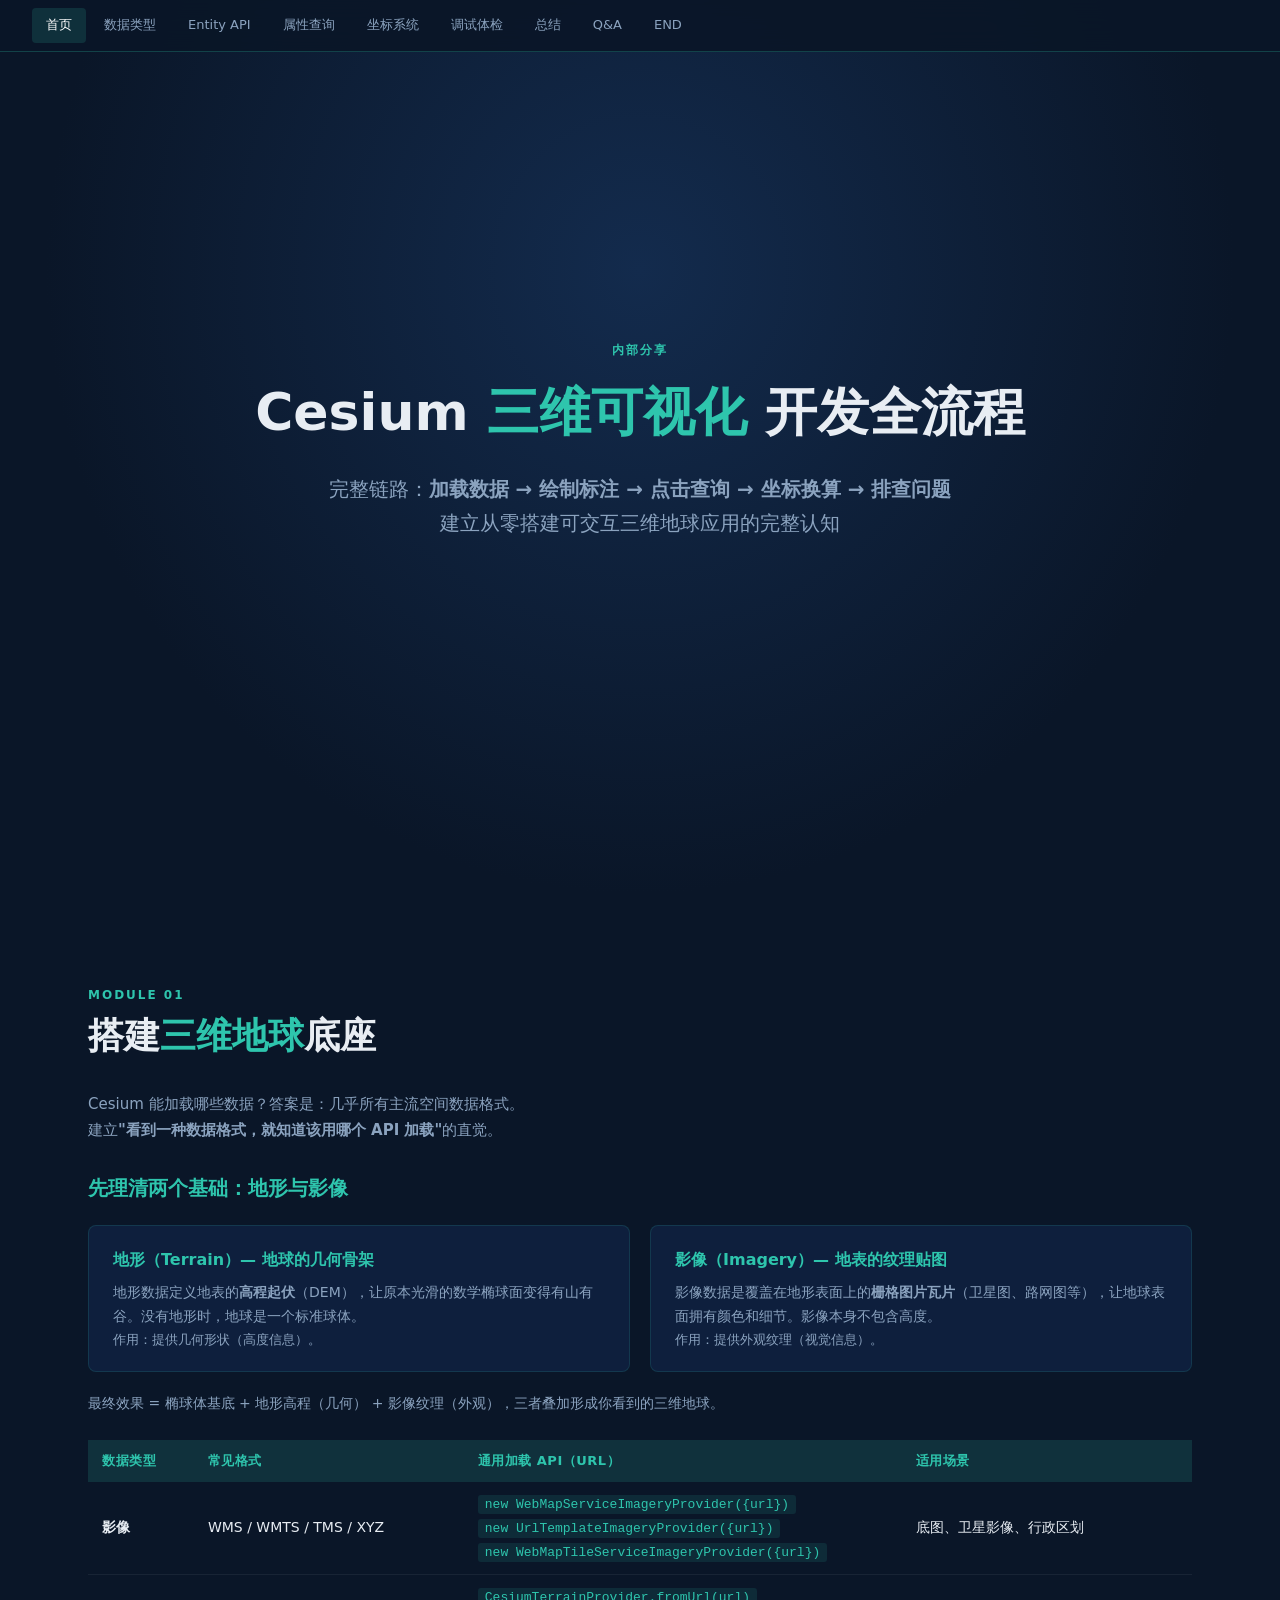
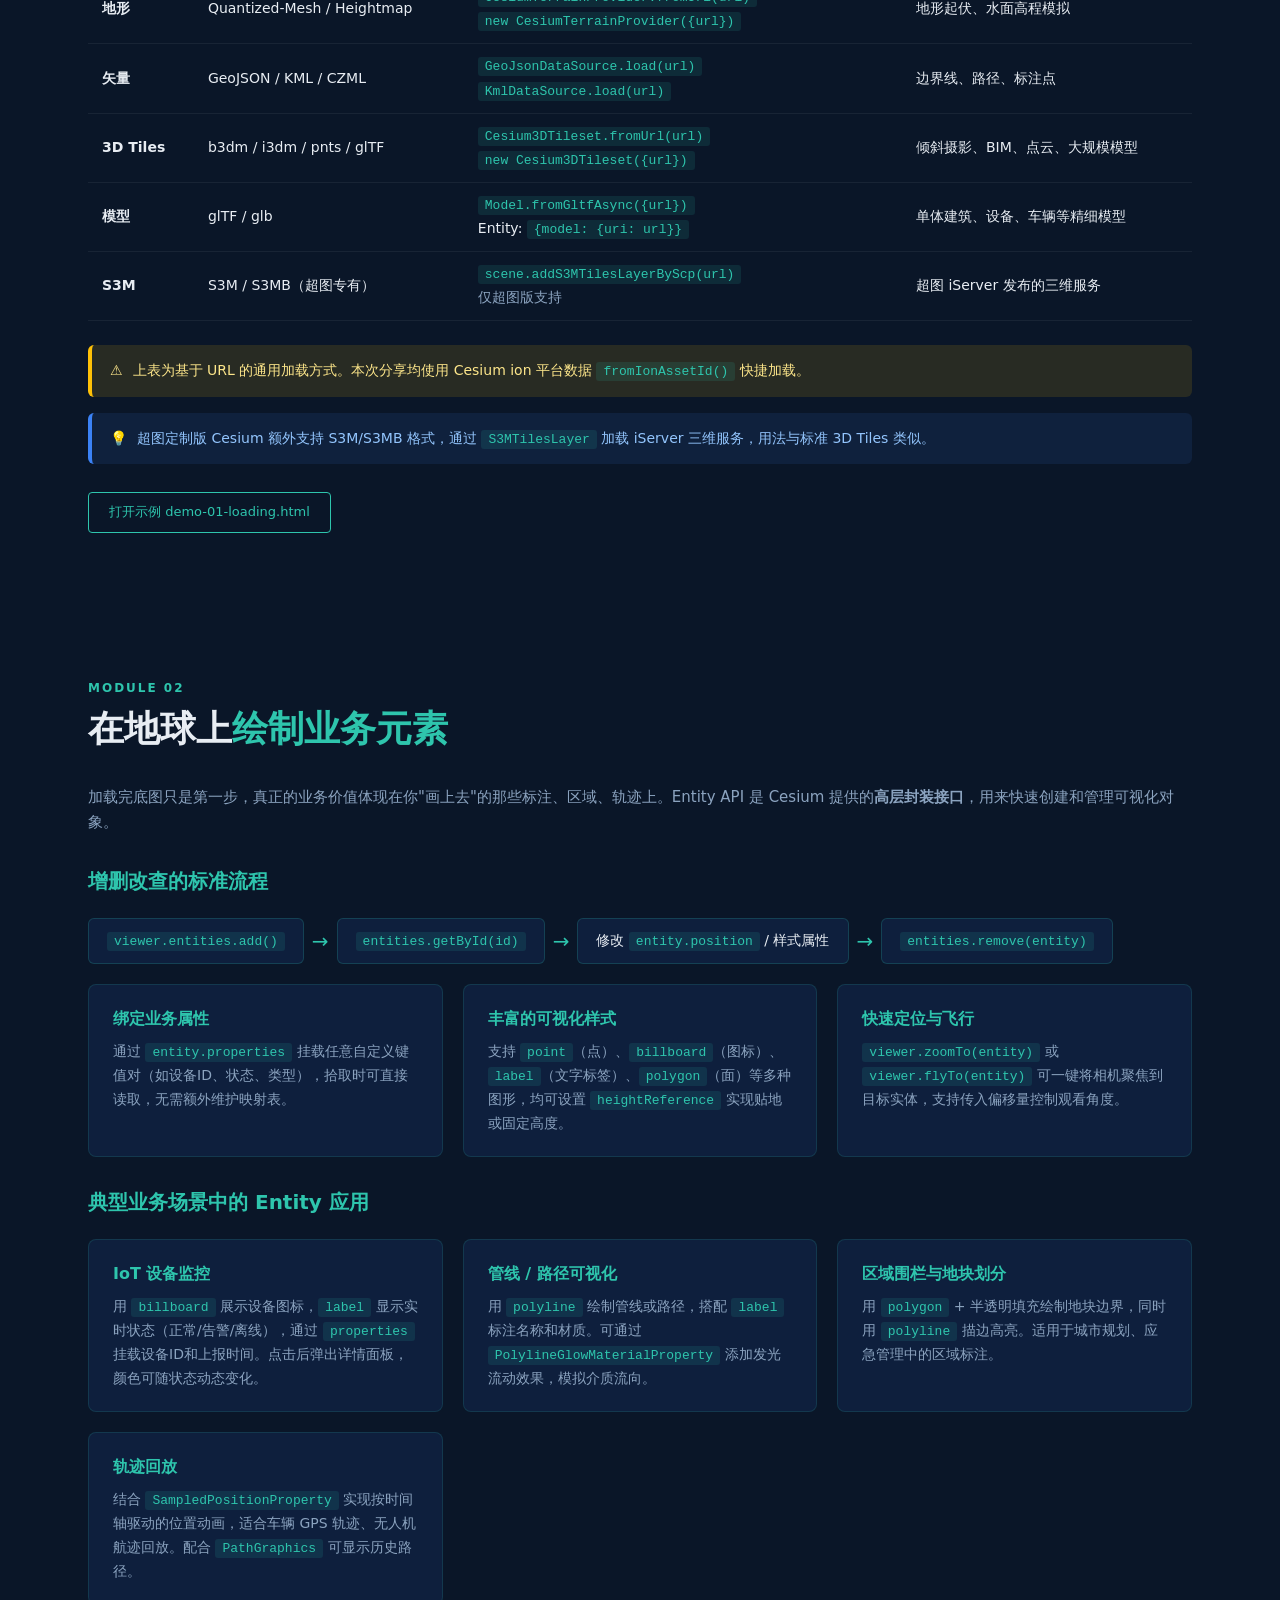
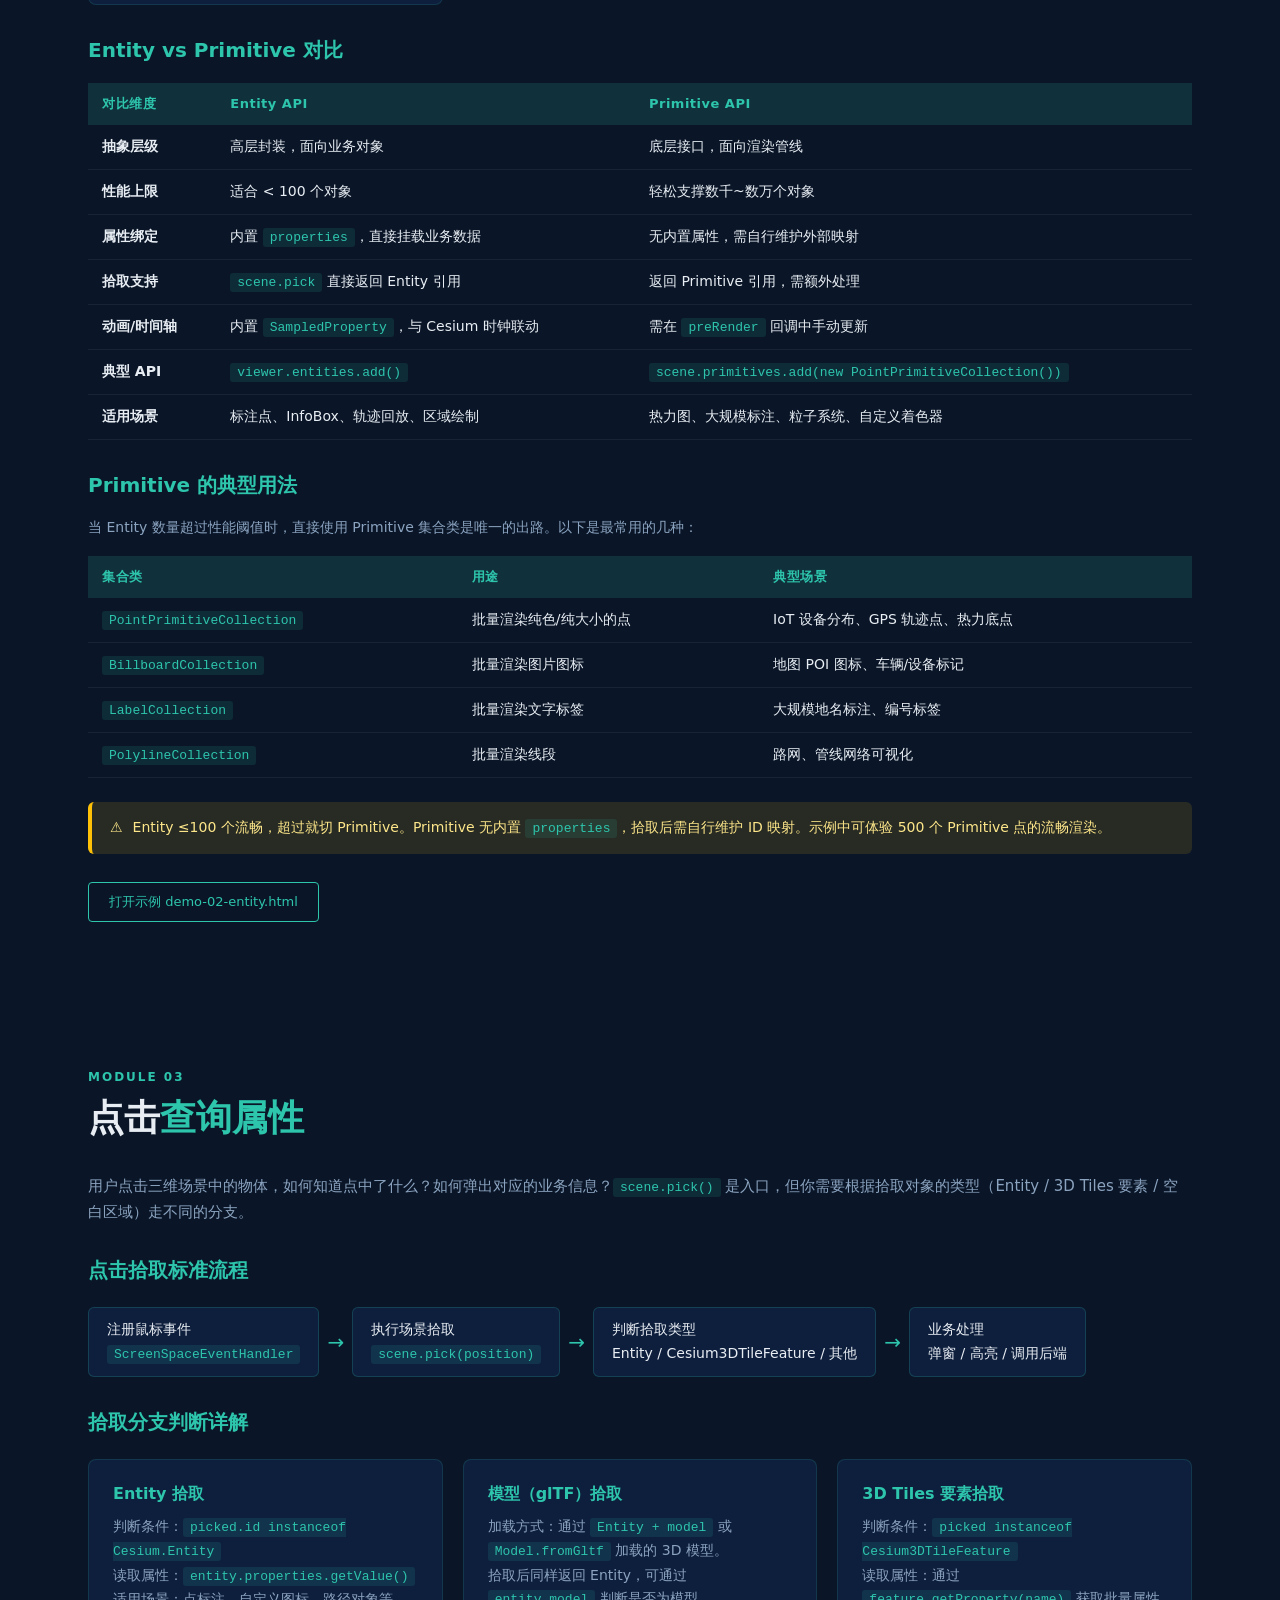
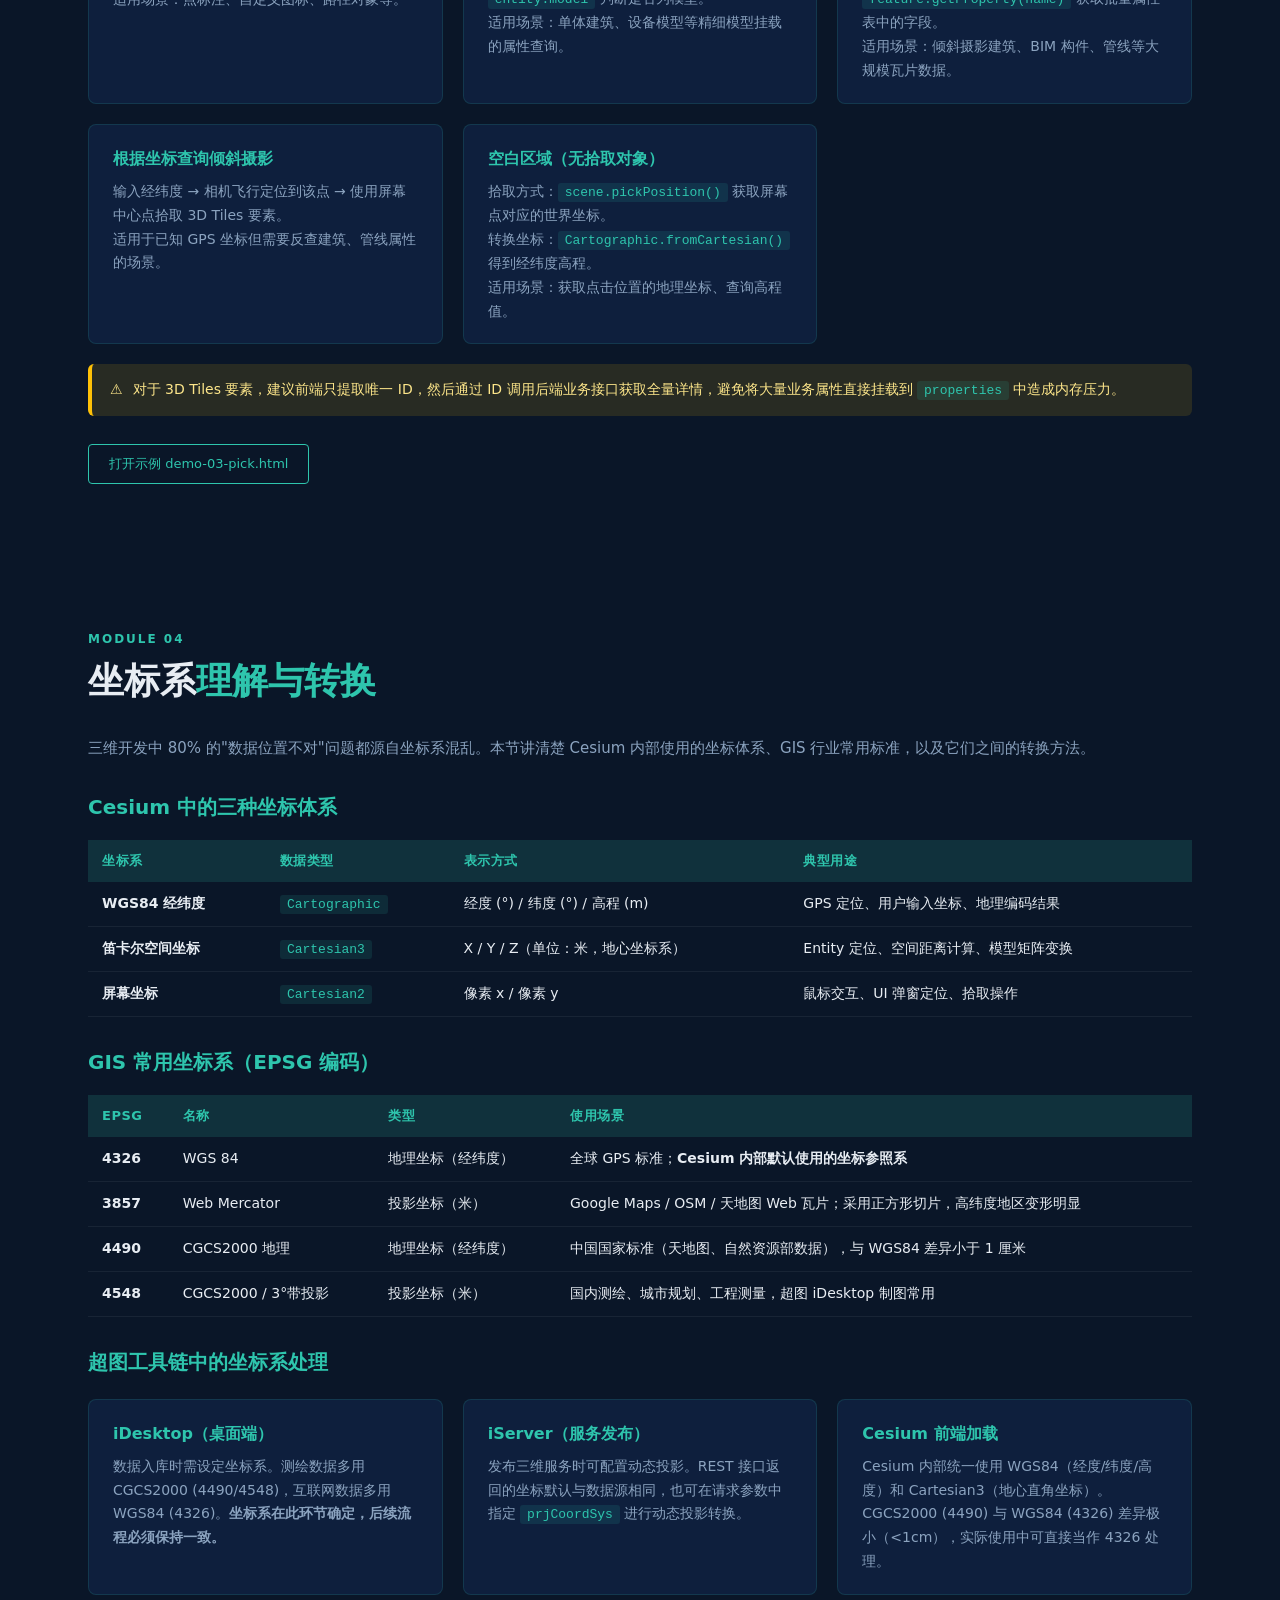
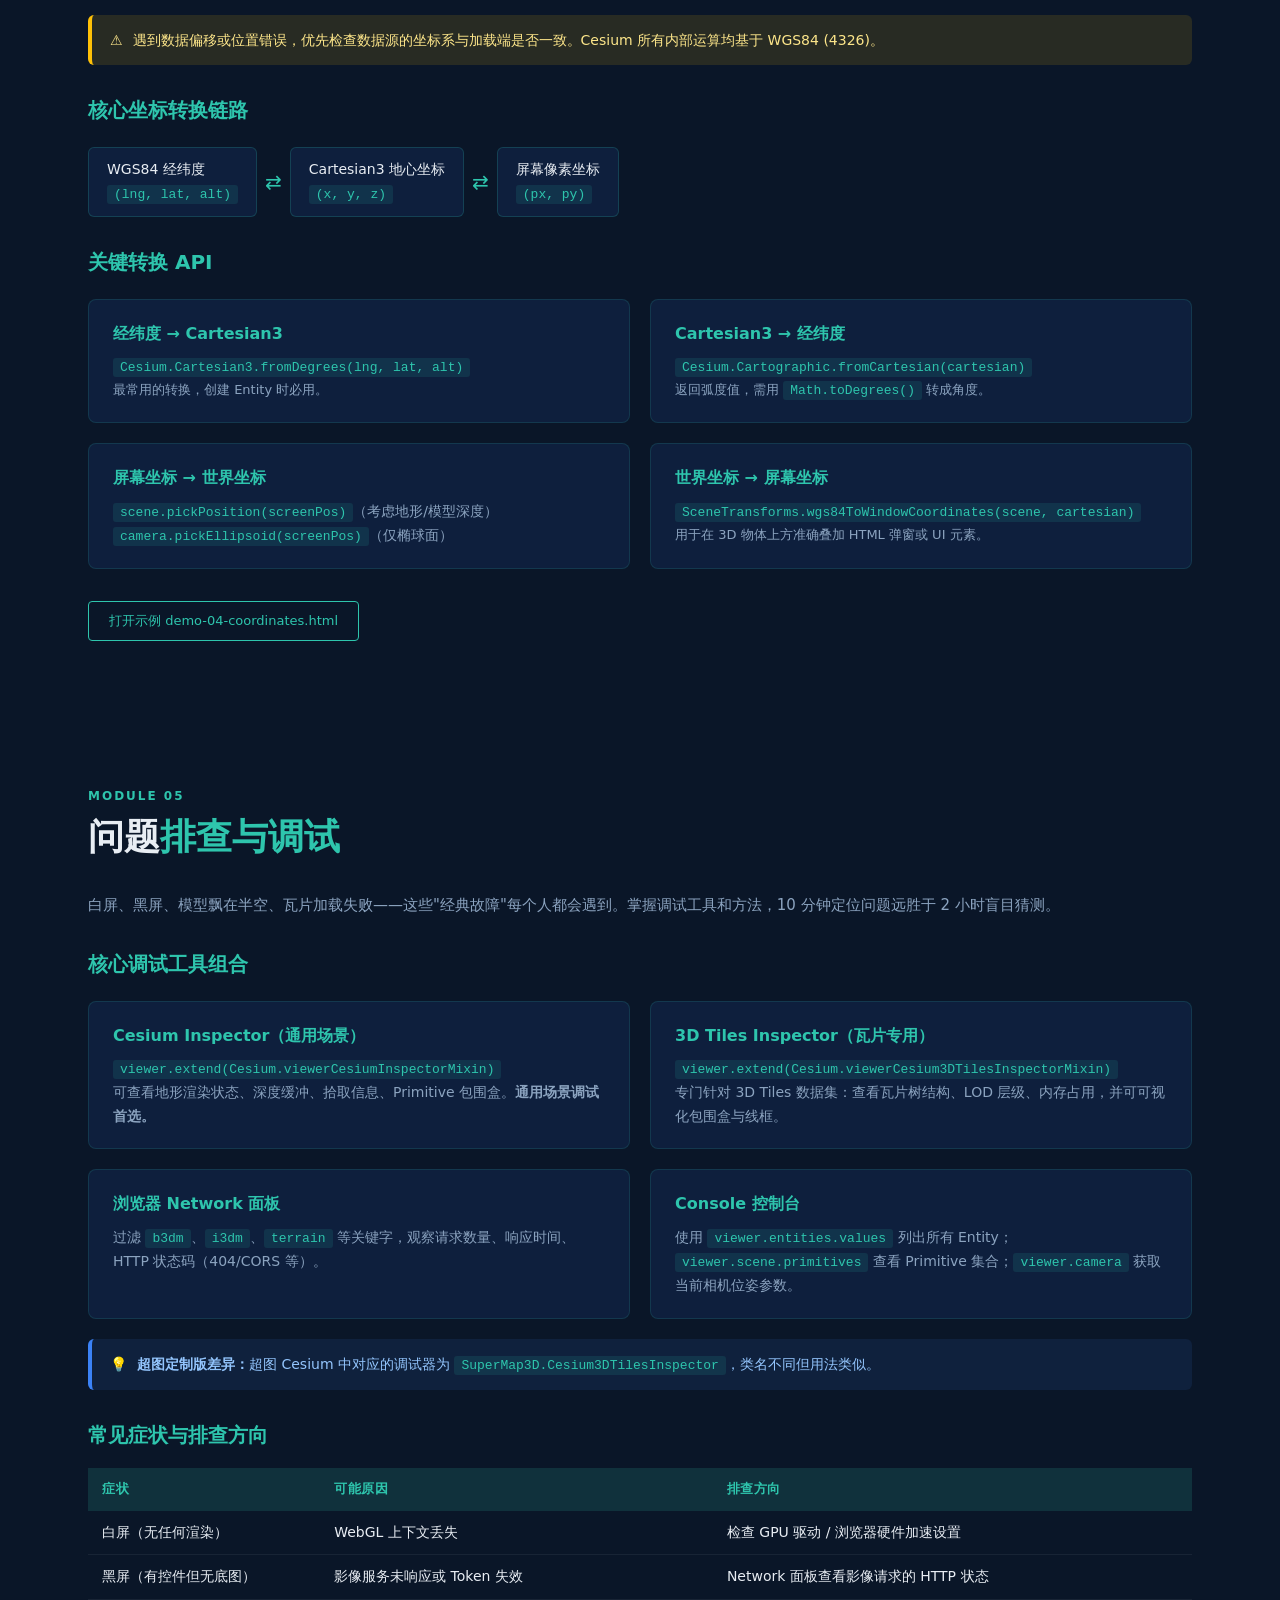
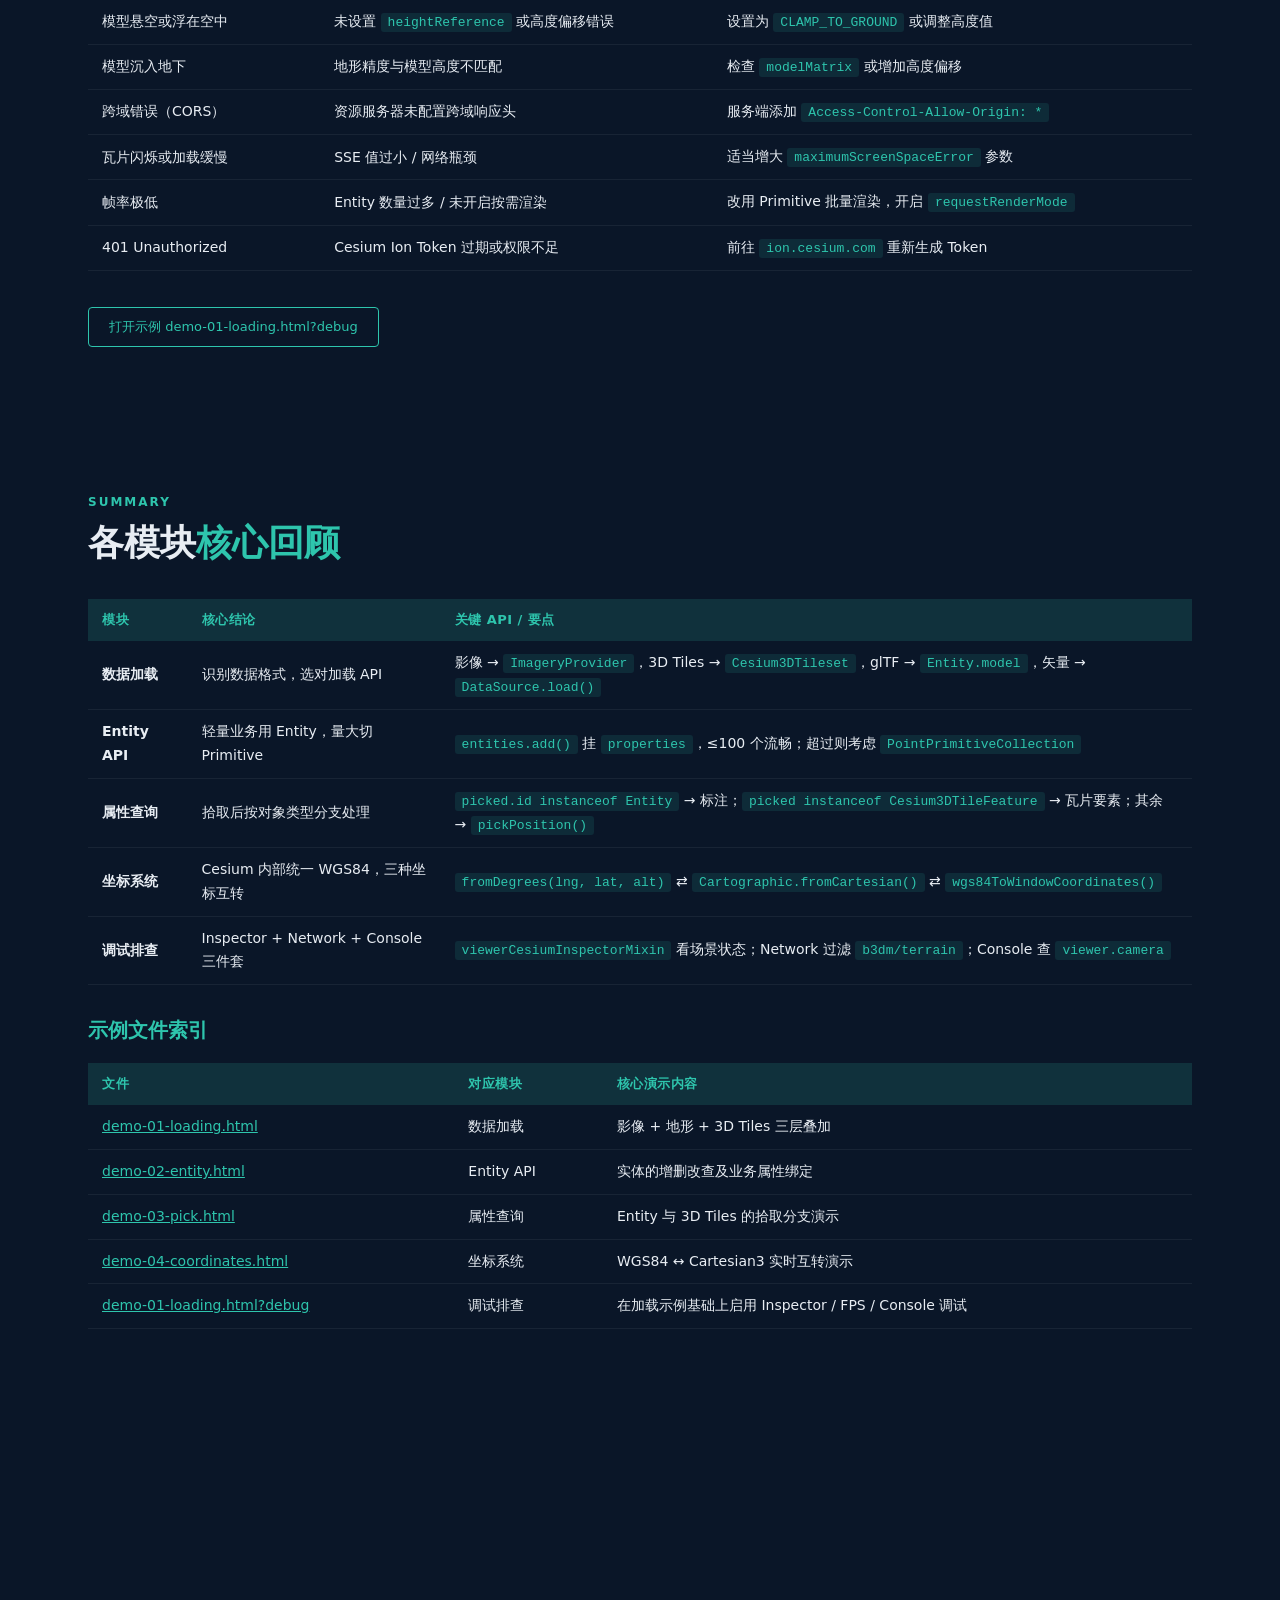
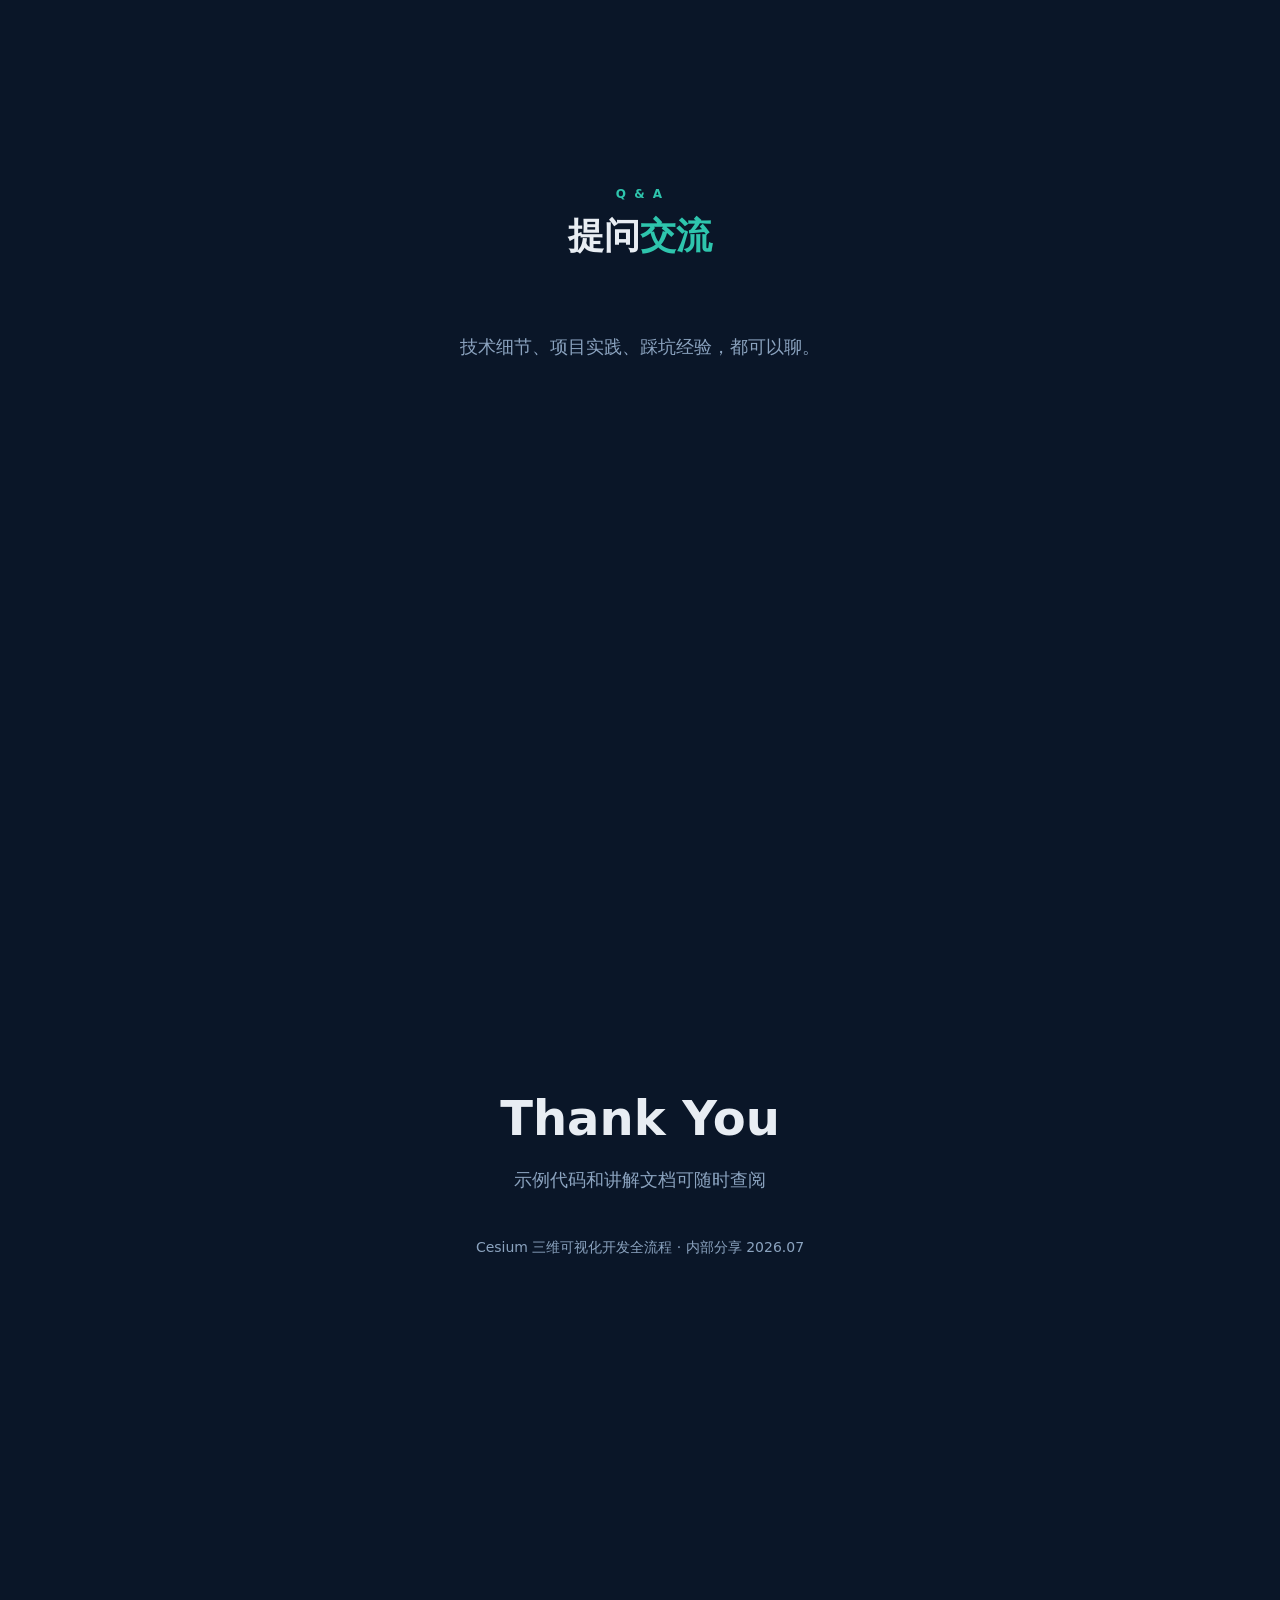
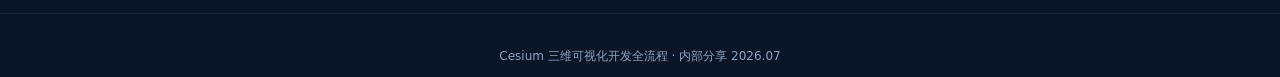
==== commit f1067475: "新增Primitive批量点功能，优化demo-02-entity.html中的点高度设置以避免地形遮挡，更新index.html以增强Q&A部分内容，调整样式布局，补充结束页面，提升文档一致性和可读" ====
--- a/index.html
+++ b/index.html
@@ -3,7 +3,7 @@
 <head>
     <meta charset="utf-8">
     <meta name="viewport" content="width=device-width, initial-scale=1">
-    <title>Cesium 新人技术分享</title>
+    <title>Cesium 三维可视化开发全流程</title>
     <style>
         :root {
             --bg-dark: #0a1628;
@@ -163,7 +163,6 @@
 
 <!-- ════════════════════ NAV ════════════════════ -->
 <nav>
-    <span class="brand">CesiumTalk</span>
     <a href="#hero">首页</a>
     <a href="#mod1">数据类型</a>
     <a href="#mod2">Entity API</a>
@@ -172,6 +171,7 @@
     <a href="#mod5">调试体检</a>
     <a href="#summary">总结</a>
     <a href="#qa">Q&amp;A</a>
+    <a href="#end">END</a>
 </nav>
 
 <!-- ════════════════════ HERO ════════════════════ -->
@@ -179,7 +179,6 @@
     <div class="section-tag">内部分享</div>
     <h1>Cesium <span>三维可视化</span> 开发全流程</h1>
     <p class="subtitle">完整链路：<strong>加载数据 → 绘制标注 → 点击查询 → 坐标换算 → 排查问题</strong><br>建立从零搭建可交互三维地球应用的完整认知</p>
-    <div class="meta"><strong>主讲人：</strong>___&emsp;&emsp;<strong>日期：</strong>2026 年 7 月 28 日</div>
 </section>
 
 <!-- ════════════════════ 模块一 ════════════════════ -->
@@ -327,9 +326,21 @@
         </tbody>
     </table>
 
+    <h3>Primitive 的典型用法</h3>
+    <p style="font-size:14px;color:var(--text-dim);margin-bottom:16px;">当 Entity 数量超过性能阈值时，直接使用 Primitive 集合类是唯一的出路。以下是最常用的几种：</p>
+    <table>
+        <thead><tr><th>集合类</th><th>用途</th><th>典型场景</th></tr></thead>
+        <tbody>
+            <tr><td><code>PointPrimitiveCollection</code></td><td>批量渲染纯色/纯大小的点</td><td>IoT 设备分布、GPS 轨迹点、热力底点</td></tr>
+            <tr><td><code>BillboardCollection</code></td><td>批量渲染图片图标</td><td>地图 POI 图标、车辆/设备标记</td></tr>
+            <tr><td><code>LabelCollection</code></td><td>批量渲染文字标签</td><td>大规模地名标注、编号标签</td></tr>
+            <tr><td><code>PolylineCollection</code></td><td>批量渲染线段</td><td>路网、管线网络可视化</td></tr>
+        </tbody>
+    </table>
+
     <div class="alert alert-warn">
         <span class="alert-icon">⚠</span>
-        <div>Entity 内部是对 Primitive 的封装，数量少时方便好用，但超过 100 个时帧率明显下降。对于大批量标注，建议直接使用 <code>PointPrimitiveCollection</code> 等 Primitive 方式。</div>
+        <div>Entity ≤100 个流畅，超过就切 Primitive。Primitive 无内置 <code>properties</code>，拾取后需自行维护 ID 映射。示例中可体验 500 个 Primitive 点的流畅渲染。</div>
     </div>
 
     <a class="demo-btn" href="demo-02-entity.html" target="cesium-demo">打开示例 demo-02-entity.html</a>
@@ -486,7 +497,7 @@
     </div>
 
     <h3>关键转换 API</h3>
-    <div class="card-grid">
+    <div class="card-grid" style="grid-template-columns: repeat(2, 1fr);">
         <div class="card">
             <h4>经纬度 → Cartesian3</h4>
             <p><code>Cesium.Cartesian3.fromDegrees(lng, lat, alt)</code></p>
@@ -519,7 +530,7 @@
     <p style="font-size:15px;color:var(--text-dim);margin-bottom:24px;">白屏、黑屏、模型飘在半空、瓦片加载失败——这些"经典故障"每个人都会遇到。掌握调试工具和方法，10 分钟定位问题远胜于 2 小时盲目猜测。</p>
 
     <h3>核心调试工具组合</h3>
-    <div class="card-grid">
+    <div class="card-grid" style="grid-template-columns: repeat(2, 1fr);">
         <div class="card">
             <h4>Cesium Inspector（通用场景）</h4>
             <p><code>viewer.extend(Cesium.viewerCesiumInspectorMixin)</code><br>可查看地形渲染状态、深度缓冲、拾取信息、Primitive 包围盒。<strong>通用场景调试首选。</strong></p>
@@ -613,21 +624,20 @@
 <!-- ════════════════════ Q&A ════════════════════ -->
 <section id="qa">
     <div class="section-tag">Q &amp; A</div>
-    <h2>答疑<span>环节</span></h2>
-    <p class="qa-line">"这个功能能不能实现？"</p>
-    <p class="qa-big">能，关键看数据量大小和数据格式是否支持。</p>
-    <p class="qa-line" style="margin-top:32px;">"数据加载出来但位置偏了？"</p>
-    <p class="qa-big">先检查坐标系是否一致，再确认参数输入顺序（经度在前）。</p>
-    <p class="qa-line" style="margin-top:32px;">"帧率很低，操作卡顿？"</p>
-    <p class="qa-big">Entity 数量过多请改用 Primitive，或适当调大 SSE 值以降低细节。</p>
-    <p class="qa-line" style="margin-top:48px;font-size:16px;color:var(--text-dim);">
-        现在开始提问，技术细节或项目实践均可交流。
-    </p>
+    <h2>提问<span>交流</span></h2>
+    <p style="font-size:18px;color:var(--text-dim);margin-top:40px;">技术细节、项目实践、踩坑经验，都可以聊。</p>
+</section>
+
+<!-- ════════════════════ END ════════════════════ -->
+<section id="end" style="display:flex;flex-direction:column;justify-content:center;align-items:center;text-align:center;">
+    <h2 style="font-size:48px;font-weight:800;margin-bottom:16px;">Thank You</h2>
+    <p style="font-size:18px;color:var(--text-dim);margin-bottom:40px;">示例代码和讲解文档可随时查阅</p>
+    <p style="font-size:14px;color:var(--text-dim);">Cesium 三维可视化开发全流程 · 内部分享 2026.07</p>
 </section>
 
 <!-- ════════════════════ FOOTER ════════════════════ -->
 <footer>
-    Cesium 三维可视化开发全流程 · 内部分享 2026 &nbsp;|&nbsp; 讲用法不讲源码，讲场景不讲原理
+    Cesium 三维可视化开发全流程 · 内部分享 2026.07
 </footer>
 <!-- ════════════════════ NAV HIGHLIGHT ════════════════════ -->
 <script>
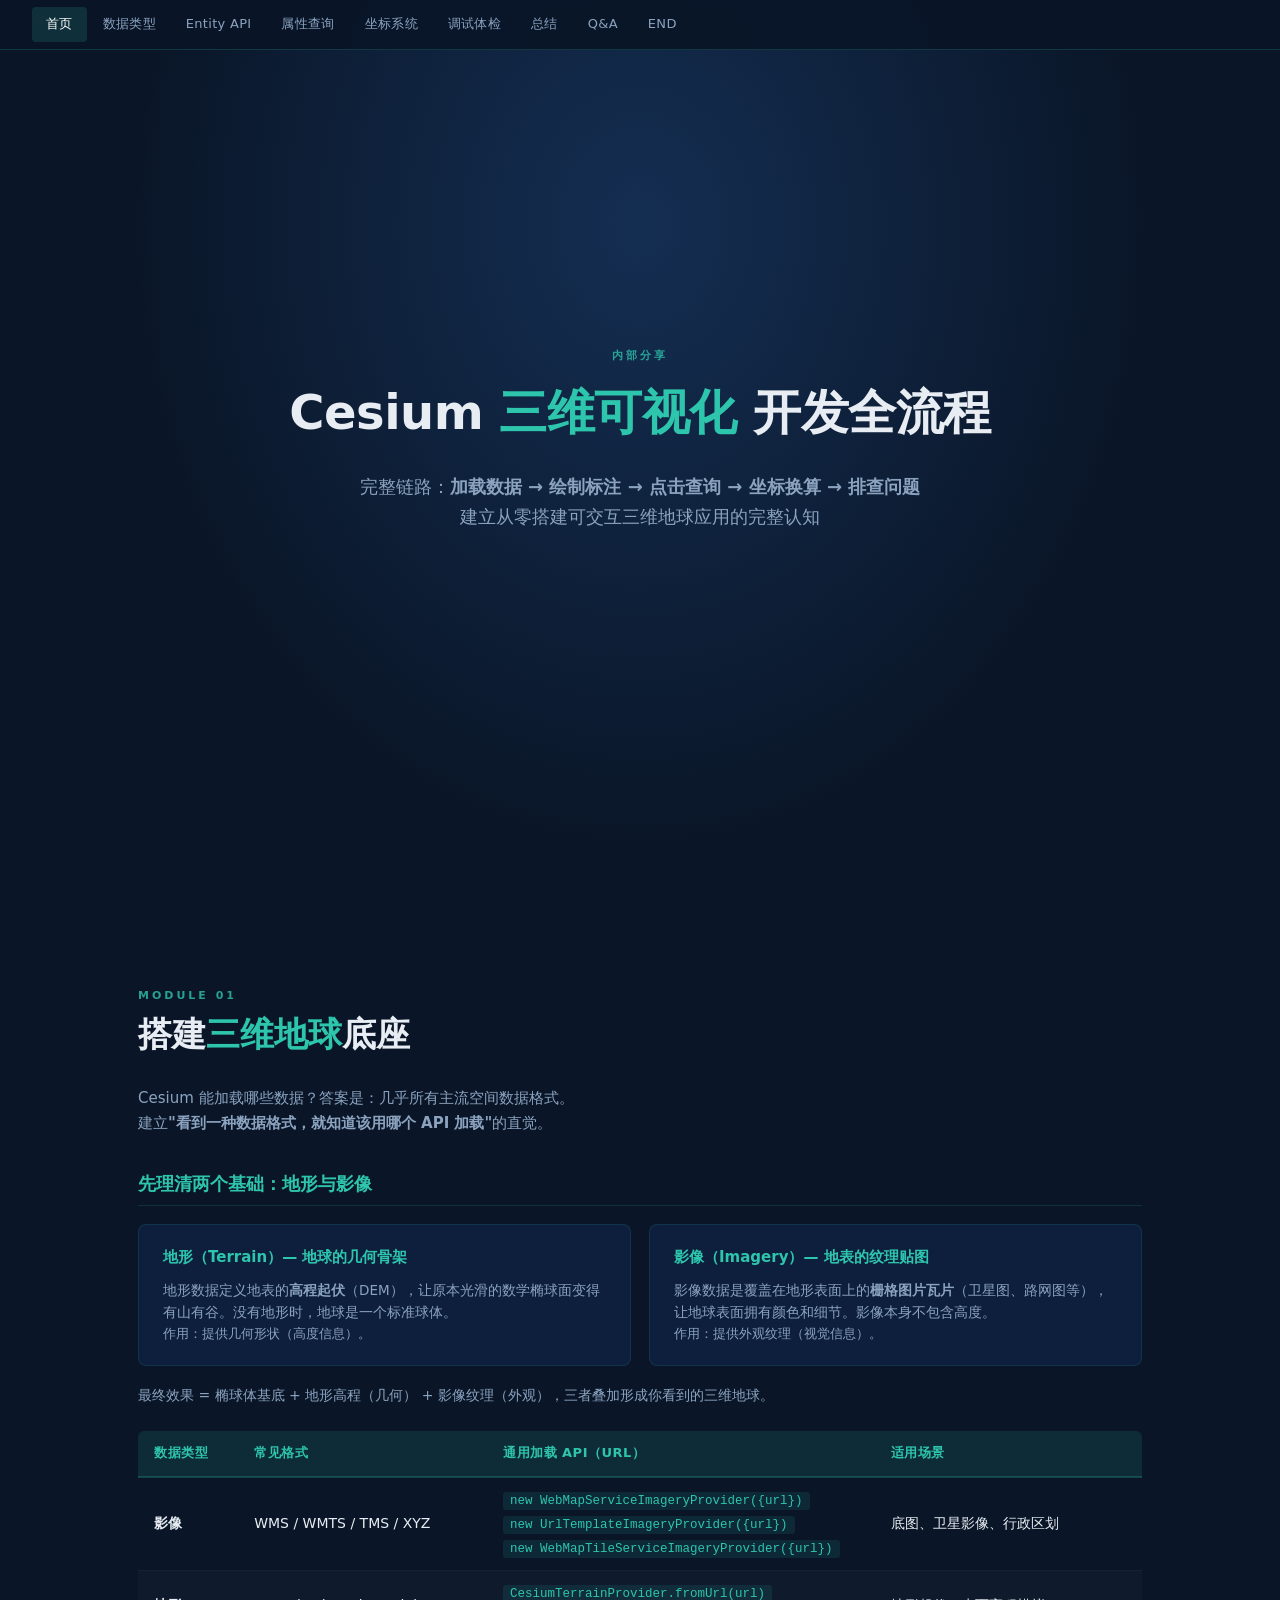
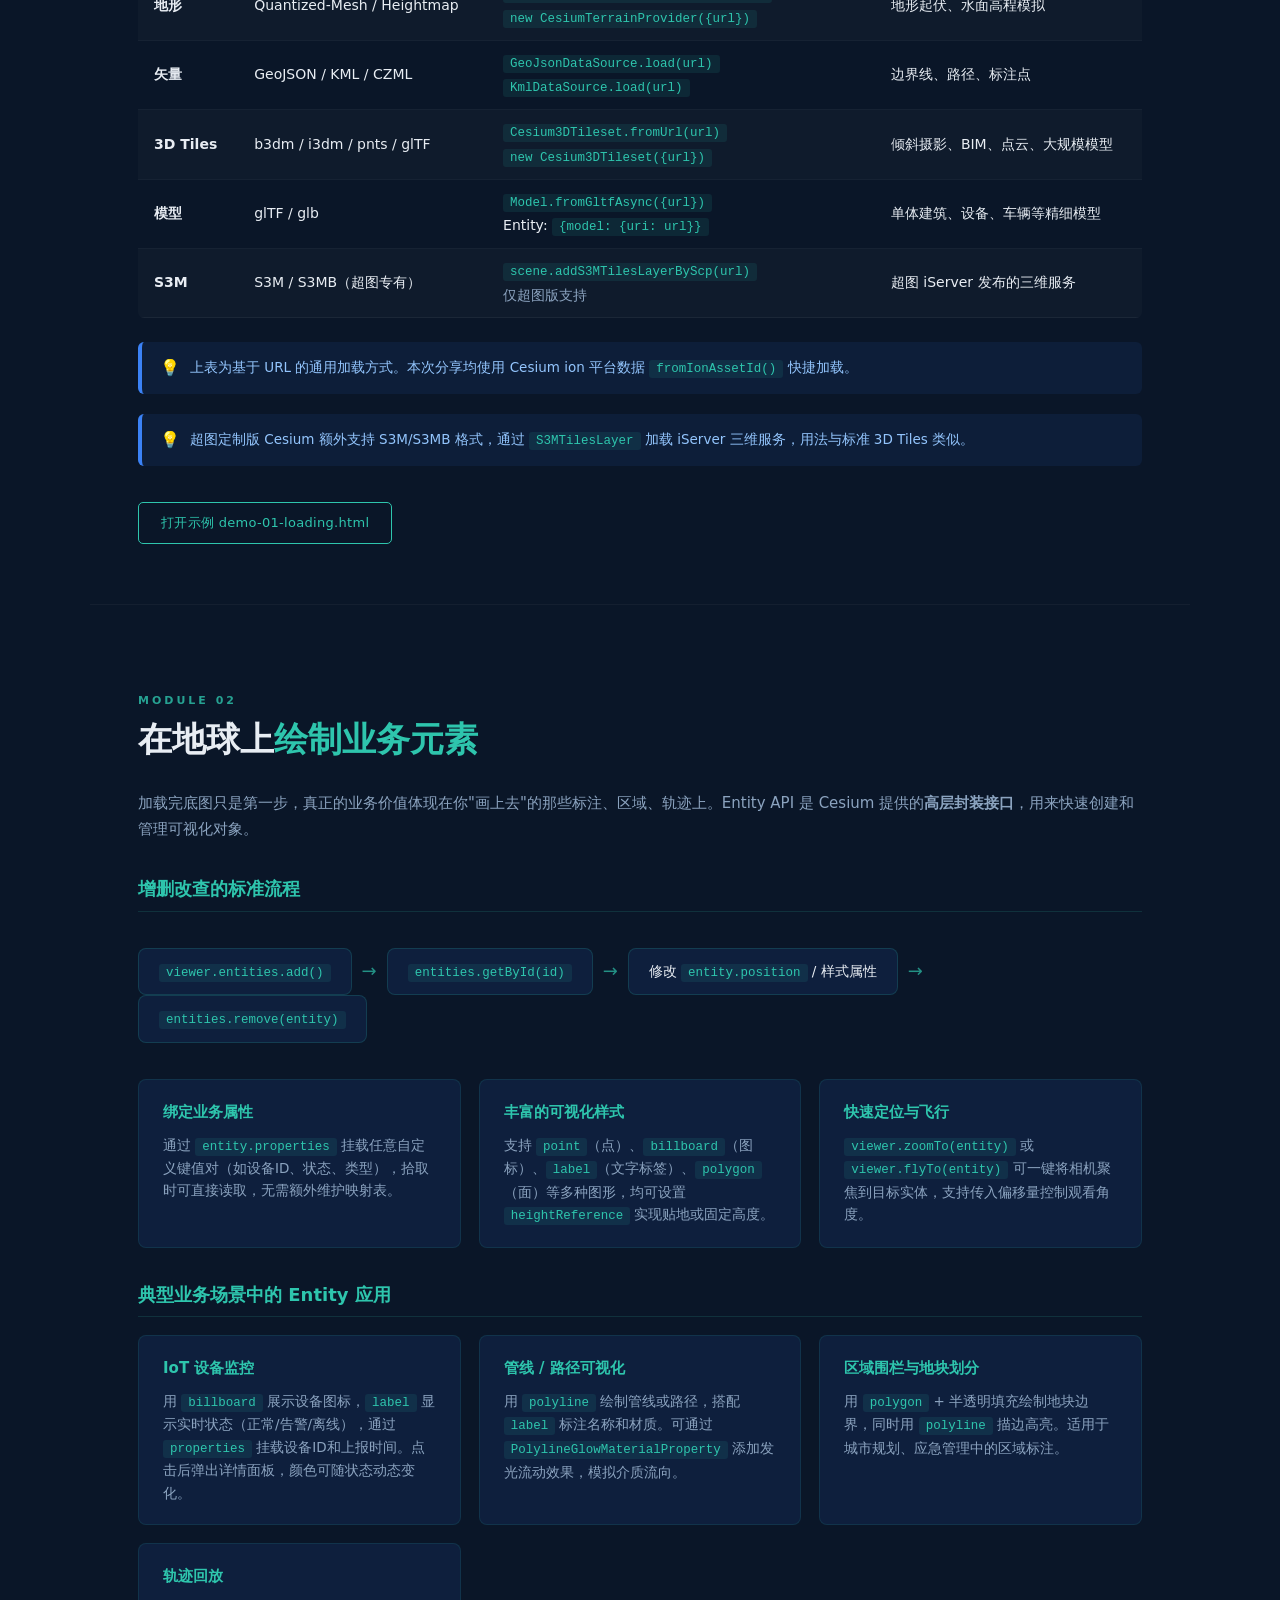
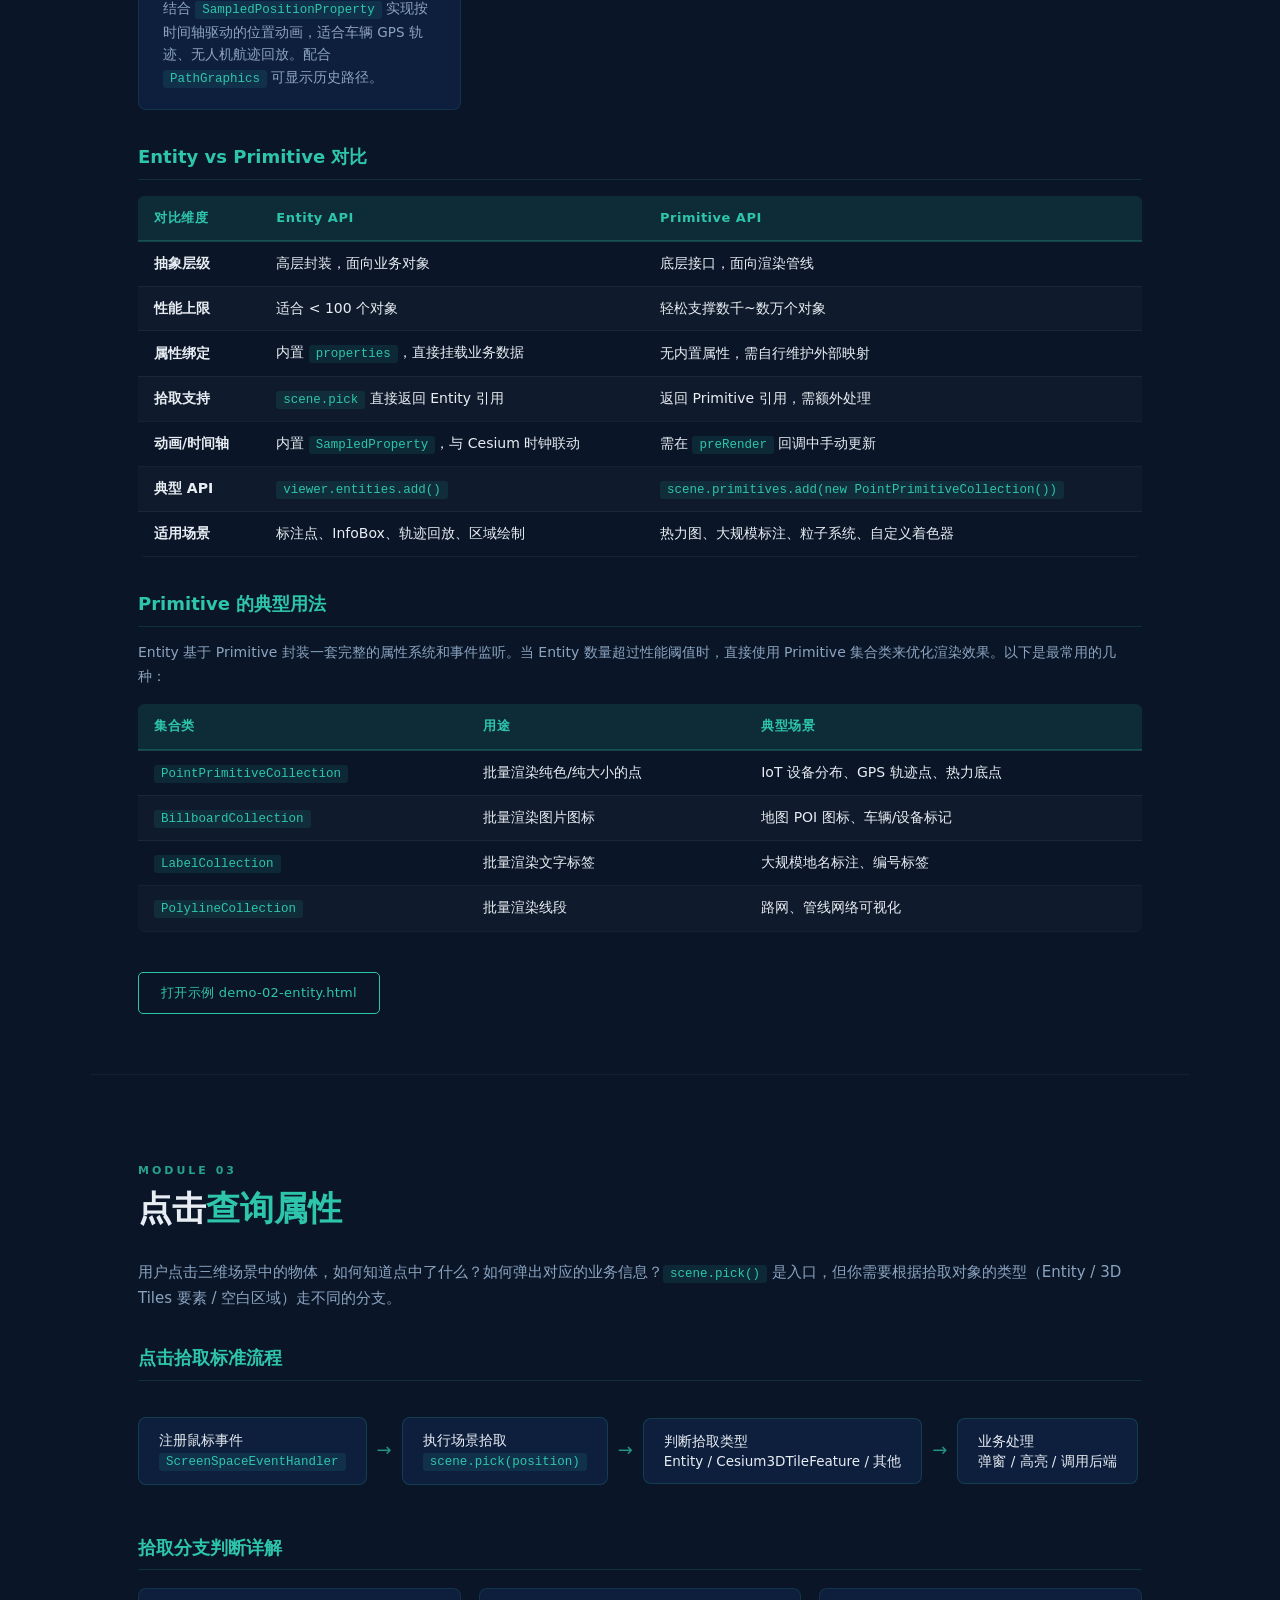
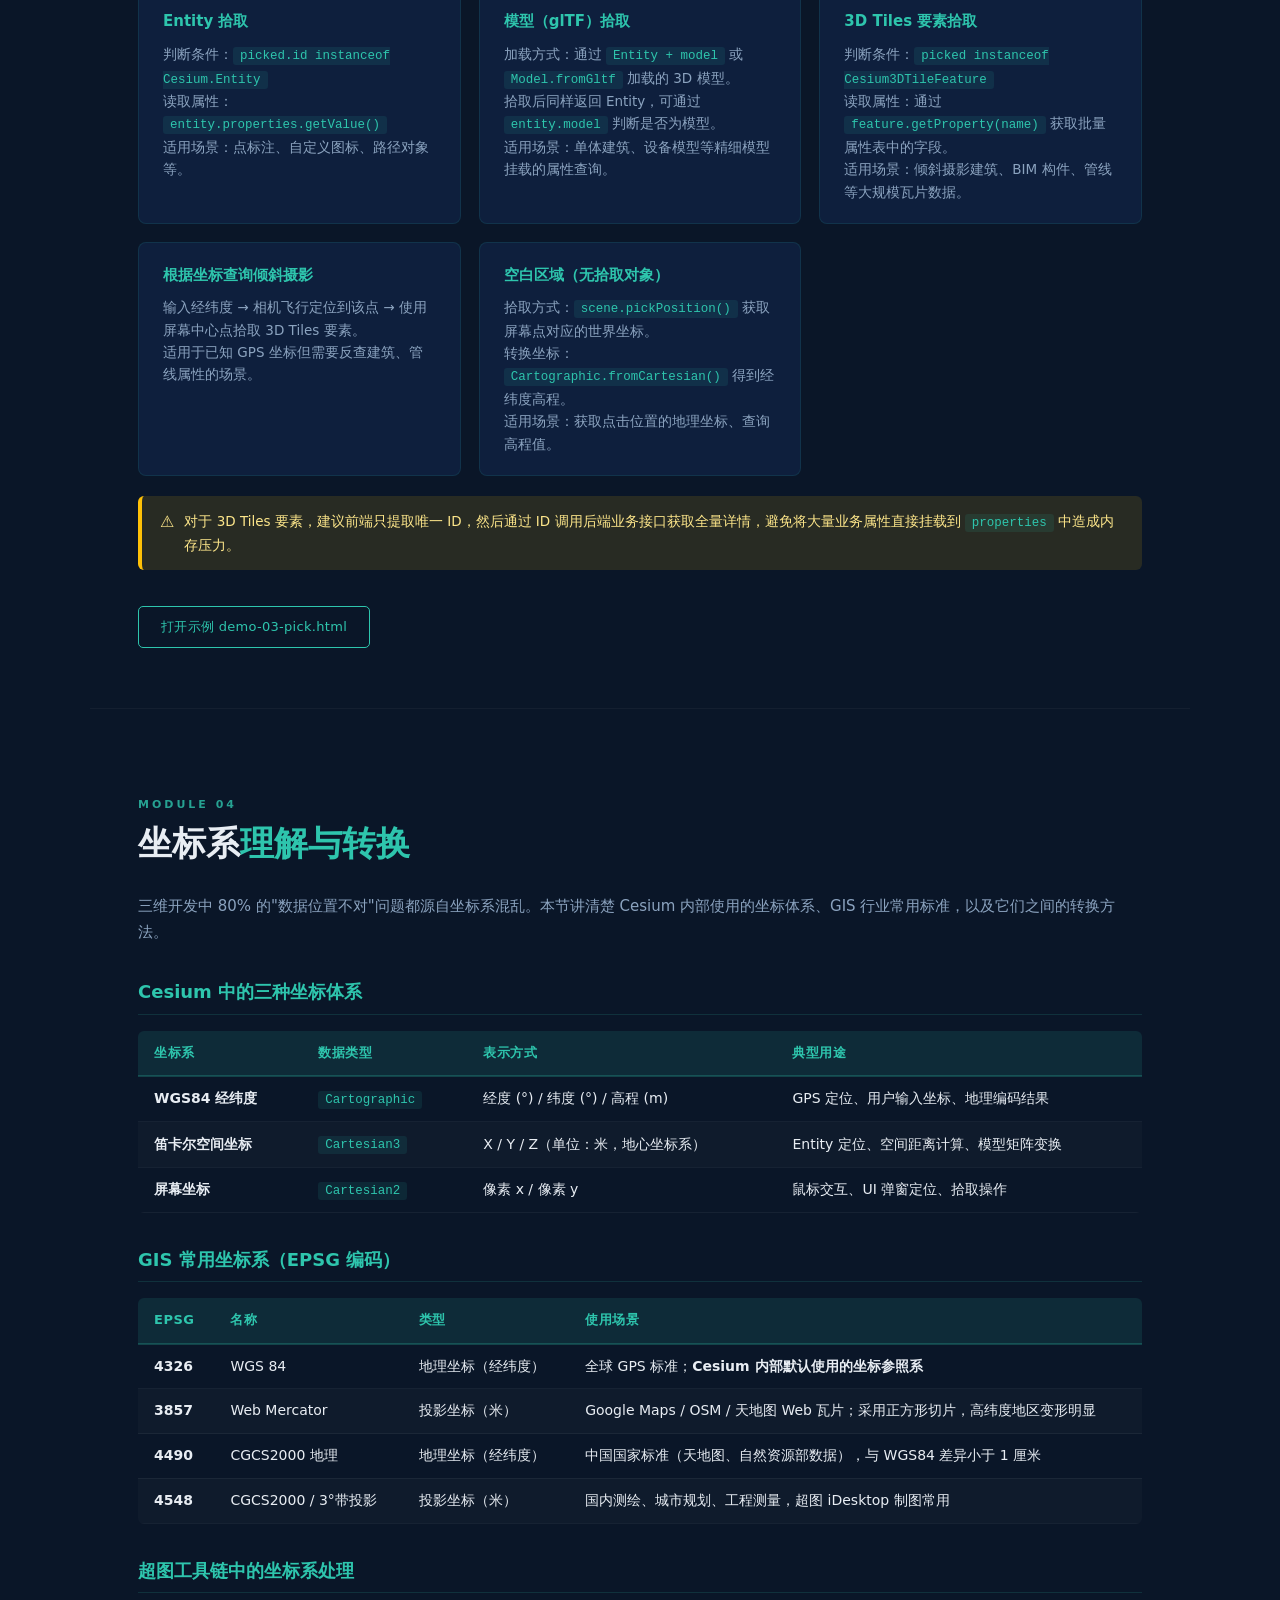
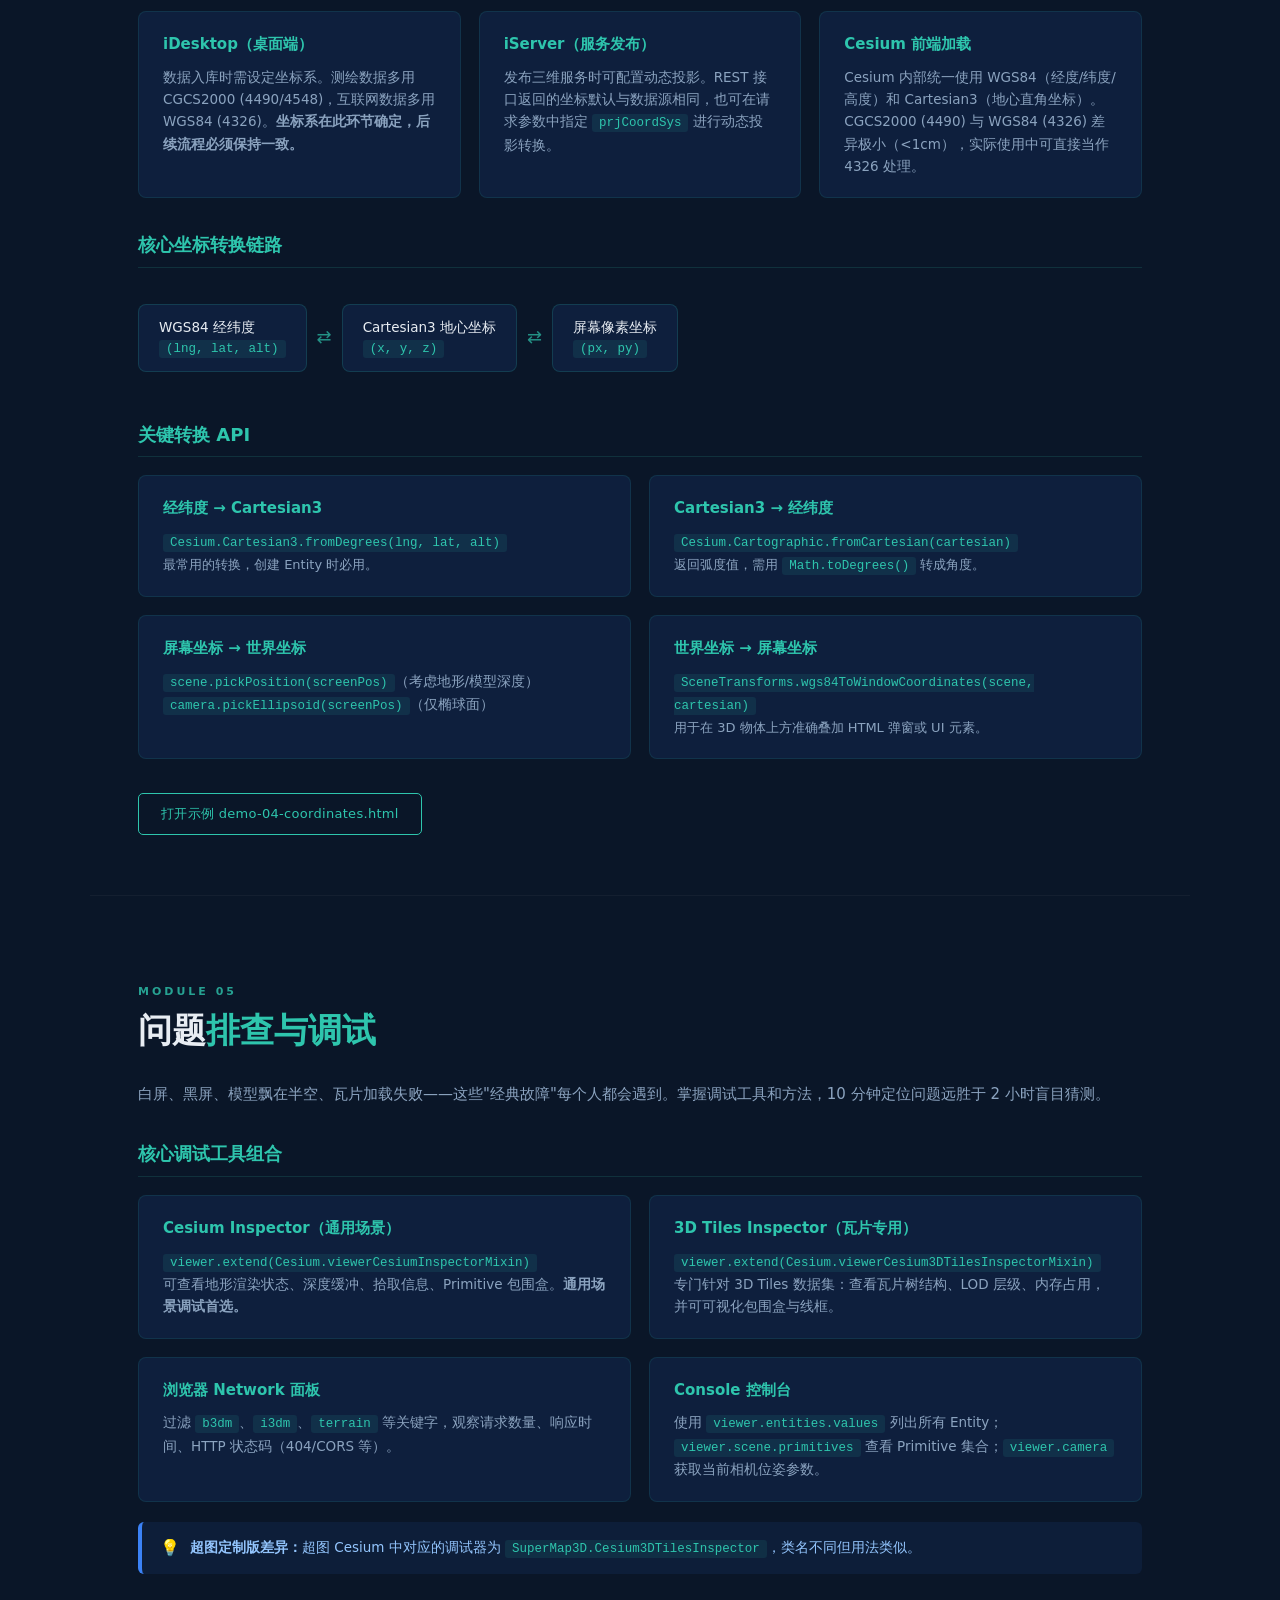
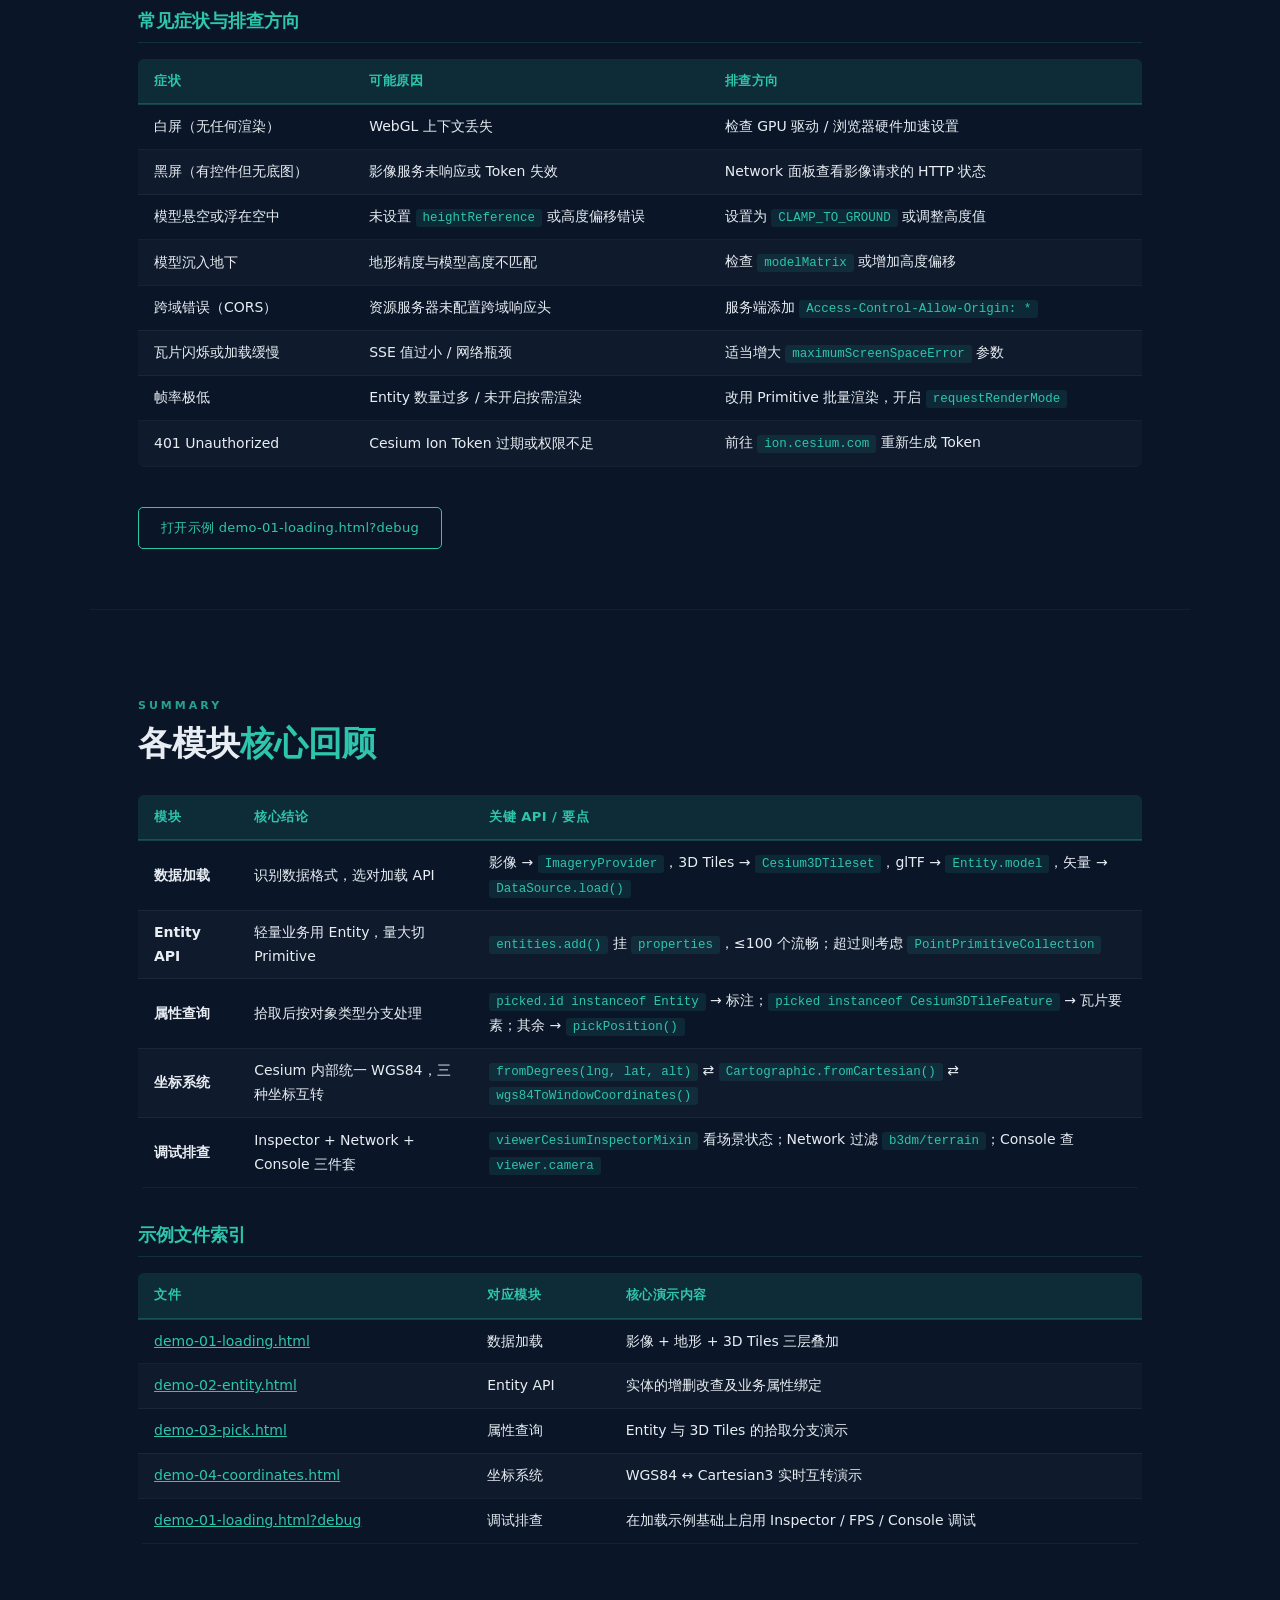
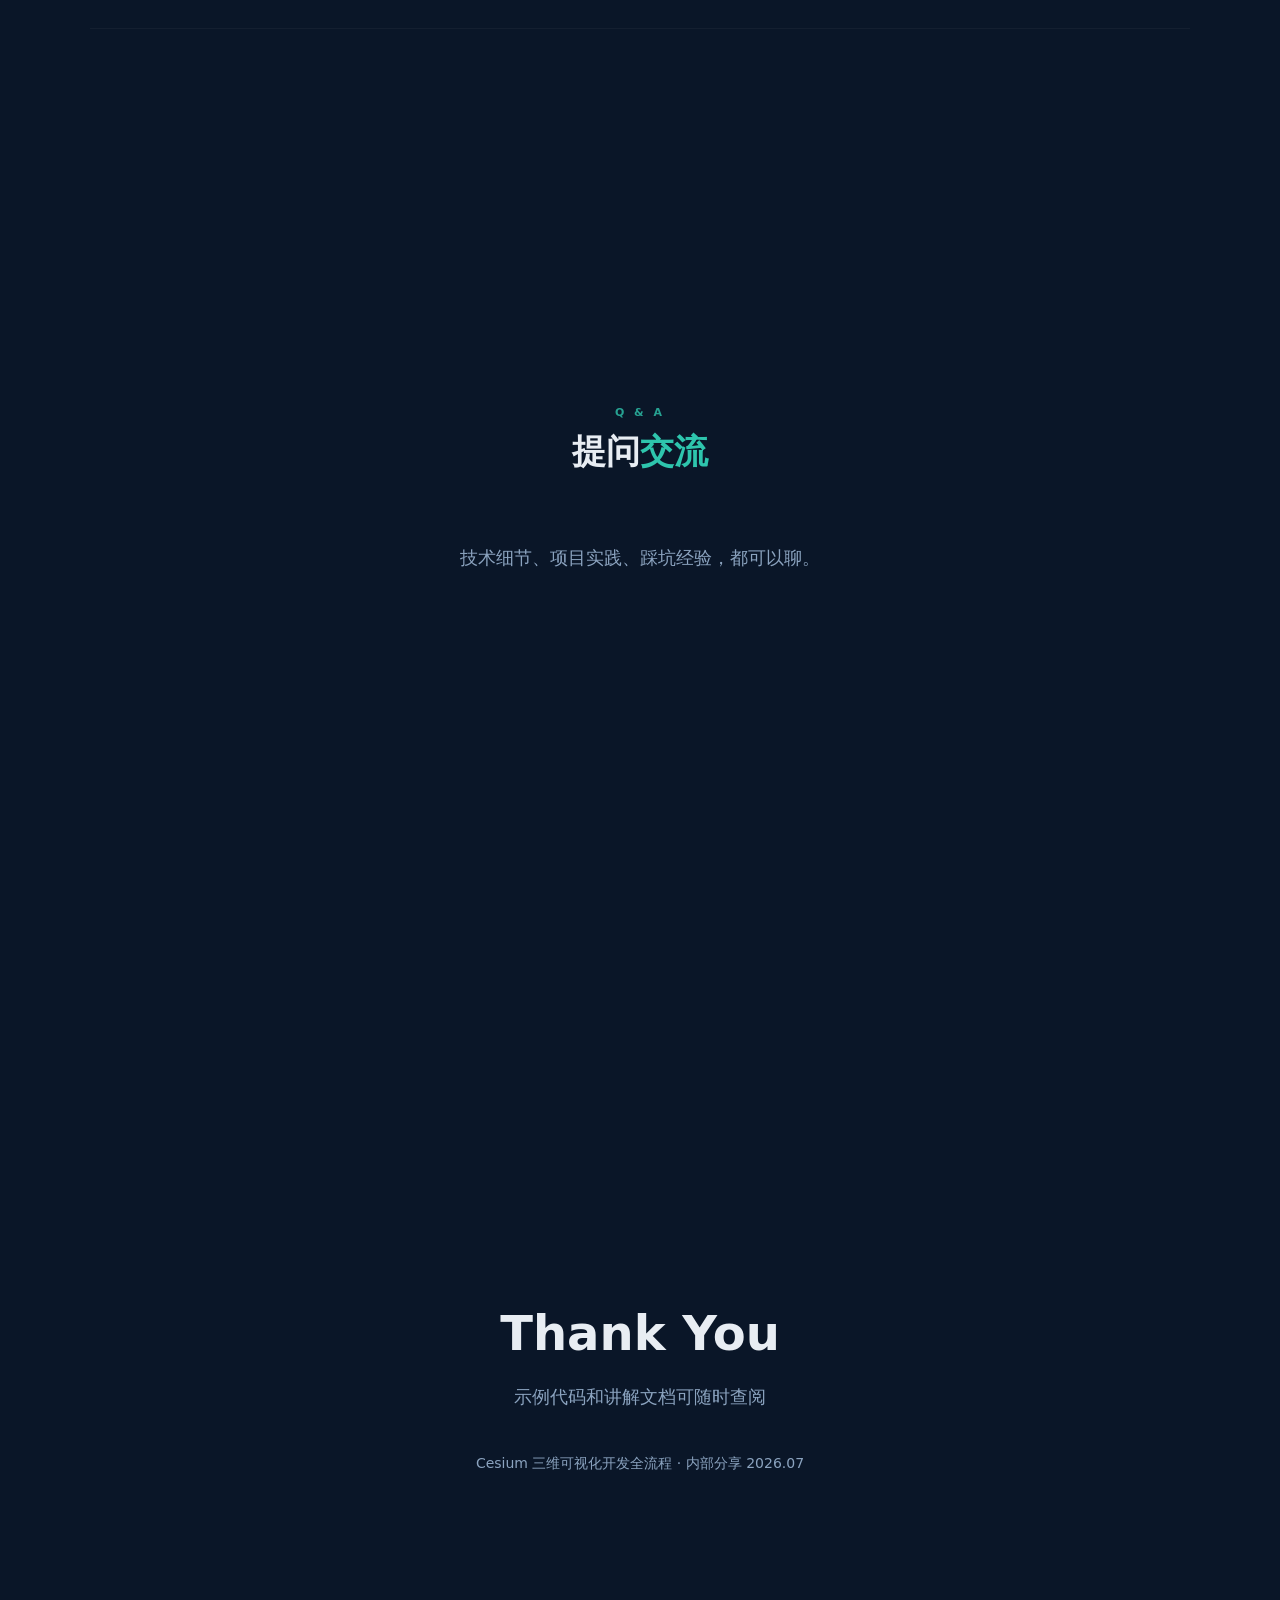
==== commit 3b90bb08: "style: 全面美化演示文稿样式，优化 nav/table/card/flow/alert/demo-btn 视觉效果，清理废弃 CSS，更新 REVIEW.md 最终审查报告 Co-authore" ====
--- a/index.html
+++ b/index.html
@@ -29,15 +29,15 @@
         /* ── NAV ── */
         nav {
             position: fixed; top: 0; left: 0; right: 0; z-index: 100;
-            background: rgba(10, 22, 40, .92); backdrop-filter: blur(12px);
-            border-bottom: 1px solid rgba(46, 197, 173, .25);
-            display: flex; align-items: center; padding: 0 32px; height: 52px;
-            gap: 4px; overflow-x: auto;
+            background: rgba(10, 22, 40, .95); backdrop-filter: blur(14px);
+            border-bottom: 1px solid rgba(46, 197, 173, .2);
+            display: flex; align-items: center; padding: 0 32px; height: 50px;
+            gap: 2px; overflow-x: auto;
         }
         nav a {
             color: var(--text-dim); text-decoration: none; font-size: 13px;
             padding: 6px 14px; border-radius: 4px; white-space: nowrap;
-            transition: all .2s;
+            transition: all .2s; letter-spacing: .3px;
         }
         nav a:hover, nav a.active { color: #fff; background: var(--accent-dim); }
         nav .brand { color: var(--accent); font-weight: 700; font-size: 15px; margin-right: 16px; }
@@ -45,29 +45,33 @@
         /* ── SECTION ── */
         section {
             min-height: 100vh; padding: 80px 48px 60px;
-            max-width: 1200px; margin: 0 auto;
+            max-width: 1100px; margin: 0 auto;
+            border-bottom: 1px solid rgba(255,255,255,.04);
         }
         .section-tag {
-            display: inline-block; font-size: 12px; font-weight: 600; letter-spacing: 2px;
-            color: var(--accent); text-transform: uppercase; margin-bottom: 8px;
+            display: inline-block; font-size: 11px; font-weight: 700; letter-spacing: 3px;
+            color: var(--accent); text-transform: uppercase; margin-bottom: 6px;
+            opacity: .8;
         }
         h2 {
-            font-size: 36px; font-weight: 700; margin-bottom: 32px; line-height: 1.3;
+            font-size: 34px; font-weight: 700; margin-bottom: 28px; line-height: 1.35;
         }
         h2 span { color: var(--accent); }
         h3 {
-            font-size: 20px; font-weight: 600; margin: 28px 0 14px; color: var(--accent);
+            font-size: 18px; font-weight: 600; margin: 32px 0 14px; color: var(--accent);
+            padding-bottom: 6px; border-bottom: 1px solid rgba(46,197,173,.15);
         }
 
         /* ── HERO ── */
         #hero {
             display: flex; flex-direction: column; justify-content: center; align-items: center;
             text-align: center; min-height: 100vh;
-            background: radial-gradient(ellipse at 50% 30%, #132b4d 0%, var(--bg-dark) 70%);
-        }
-        #hero h1 { font-size: 52px; font-weight: 800; margin-bottom: 16px; }
+            background: radial-gradient(ellipse at 50% 25%, #142e52 0%, var(--bg-dark) 65%);
+            border-bottom: none;
+        }
+        #hero h1 { font-size: 48px; font-weight: 800; margin-bottom: 18px; letter-spacing: -0.5px; }
         #hero h1 span { color: var(--accent); }
-        #hero .subtitle { font-size: 20px; color: var(--text-dim); margin-bottom: 40px; max-width: 640px; }
+        #hero .subtitle { font-size: 18px; color: var(--text-dim); margin-bottom: 40px; max-width: 620px; line-height: 1.7; }
         #hero .meta { font-size: 14px; color: var(--text-dim); }
         #hero .meta strong { color: var(--text); }
         .demo-link {
@@ -79,83 +83,78 @@
         .demo-link:hover { transform: translateY(-2px); box-shadow: 0 6px 20px rgba(46,197,173,.3); }
 
         /* ── TABLE ── */
-        table { width: 100%; border-collapse: collapse; margin: 16px 0 24px; font-size: 14px; }
+        table { width: 100%; border-collapse: collapse; margin: 16px 0 24px; font-size: 14px; border-radius: 6px; overflow: hidden; }
         thead th {
-            background: var(--accent-dim); color: var(--accent); font-weight: 600;
-            padding: 10px 14px; text-align: left; font-size: 13px; letter-spacing: .5px;
+            background: rgba(46,197,173,.12); color: var(--accent); font-weight: 600;
+            padding: 11px 16px; text-align: left; font-size: 13px; letter-spacing: .5px;
+            border-bottom: 2px solid rgba(46,197,173,.25);
         }
         tbody td {
-            padding: 10px 14px; border-bottom: 1px solid rgba(255,255,255,.06);
-        }
-        tbody tr:hover { background: rgba(46,197,173,.05); }
+            padding: 10px 16px; border-bottom: 1px solid rgba(255,255,255,.05);
+        }
+        tbody td:first-child { font-weight: 500; }
+        tbody tr:nth-child(even) { background: rgba(255,255,255,.02); }
+        tbody tr:hover { background: rgba(46,197,173,.06); }
         code {
-            background: rgba(46,197,173,.12); padding: 2px 7px; border-radius: 3px;
-            font-family: 'Consolas', 'Fira Code', monospace; font-size: 13px; color: var(--accent);
+            background: rgba(46,197,173,.1); padding: 2px 7px; border-radius: 3px;
+            font-family: 'Consolas', 'Fira Code', monospace; font-size: 12.5px; color: var(--accent);
         }
 
         /* ── ALERT BOXES ── */
         .alert {
-            padding: 14px 18px; border-radius: 6px; margin: 16px 0;
-            font-size: 14px; line-height: 1.6; display: flex; gap: 10px; align-items: flex-start;
-        }
-        .alert-icon { flex-shrink: 0; }
+            padding: 14px 18px; border-radius: 6px; margin: 20px 0;
+            font-size: 13.5px; line-height: 1.65; display: flex; gap: 10px; align-items: flex-start;
+        }
+        .alert-icon { flex-shrink: 0; font-size: 16px; line-height: 1.5; }
         .alert-danger { background: var(--danger-dim); border-left: 4px solid var(--danger); color: #f8b4b4; }
         .alert-warn { background: var(--warn-dim); border-left: 4px solid var(--warn); color: #fde68a; }
-        .alert-info { background: rgba(59,130,246,.1); border-left: 4px solid var(--blue); color: #93c5fd; }
+        .alert-info { background: rgba(59,130,246,.08); border-left: 4px solid var(--blue); color: #93c5fd; }
 
         /* ── CARDS ── */
-        .card-grid { display: grid; grid-template-columns: repeat(auto-fit, minmax(280px, 1fr)); gap: 20px; margin: 20px 0; }
+        .card-grid { display: grid; grid-template-columns: repeat(auto-fit, minmax(280px, 1fr)); gap: 18px; margin: 18px 0; }
         .card {
-            background: var(--bg-section); border: 1px solid rgba(46,197,173,.15);
+            background: var(--bg-section); border: 1px solid rgba(46,197,173,.12);
             border-radius: 8px; padding: 20px 24px;
-        }
-        .card h4 { color: var(--accent); font-size: 16px; margin-bottom: 8px; }
-        .card p { font-size: 14px; color: var(--text-dim); }
+            transition: transform .2s, border-color .2s, box-shadow .2s;
+        }
+        .card:hover { transform: translateY(-2px); border-color: rgba(46,197,173,.35); box-shadow: 0 4px 20px rgba(0,0,0,.2); }
+        .card h4 { color: var(--accent); font-size: 15px; margin-bottom: 8px; }
+        .card p { font-size: 13.5px; color: var(--text-dim); line-height: 1.65; }
 
         /* ── FLOW ── */
         .flow {
             display: flex; align-items: center; gap: 0; margin: 20px 0; flex-wrap: wrap;
+            padding: 16px 0;
         }
         .flow-step {
-            background: var(--bg-section); border: 1px solid rgba(46,197,173,.2);
-            padding: 10px 18px; border-radius: 6px; font-size: 14px; white-space: nowrap;
-        }
-        .flow-arrow { color: var(--accent); font-size: 20px; padding: 0 8px; }
-
-        /* ── DECISION TREE ── */
-        .decision {
-            background: var(--bg-section); border: 1px solid rgba(46,197,173,.2);
-            border-radius: 8px; padding: 20px 24px; margin: 16px 0; font-size: 14px;
-        }
-        .decision .q { color: var(--warn); font-weight: 600; margin-bottom: 8px; }
-        .decision .branch { display: flex; gap: 20px; margin-top: 10px; }
-        .decision .yes, .decision .no {
-            flex: 1; padding: 12px 16px; border-radius: 6px; font-size: 13px;
-        }
-        .decision .yes { background: rgba(46,197,173,.1); border: 1px solid var(--accent); }
-        .decision .no { background: rgba(231,76,60,.08); border: 1px solid var(--danger); }
+            background: var(--bg-section); border: 1px solid rgba(46,197,173,.18);
+            padding: 12px 20px; border-radius: 8px; font-size: 13.5px; white-space: nowrap;
+            line-height: 1.5;
+        }
+        .flow-arrow { color: var(--accent); font-size: 18px; padding: 0 10px; opacity: .7; }
 
         /* ── DEMO BUTTON ── */
         .demo-btn {
-            display: inline-block; padding: 8px 20px; margin-top: 12px;
+            display: inline-block; padding: 9px 22px; margin-top: 16px;
             background: transparent; border: 1px solid var(--accent); color: var(--accent);
-            border-radius: 4px; text-decoration: none; font-size: 13px;
-            transition: all .2s;
-        }
-        .demo-btn:hover { background: var(--accent); color: #0a1628; }
-
-        /* ── QA ── */
-        #qa {
+            border-radius: 5px; text-decoration: none; font-size: 13px; font-weight: 500;
+            transition: all .2s; letter-spacing: .3px;
+        }
+        .demo-btn:hover { background: var(--accent); color: #0a1628; transform: translateY(-1px); box-shadow: 0 3px 12px rgba(46,197,173,.2); }
+
+        /* ── QA & END ── */
+        #qa, #end {
             display: flex; flex-direction: column; justify-content: center; align-items: center;
-            text-align: center;
-        }
-        .qa-line { font-size: 22px; color: var(--text-dim); margin: 12px 0; }
-        .qa-big { font-size: 44px; font-weight: 800; color: var(--accent); margin: 24px 0; }
+            text-align: center; border-bottom: none;
+        }
+
+        /* ── END ── */
+        #end { border-bottom: none; }
 
         /* ── FOOTER ── */
         footer {
-            text-align: center; padding: 32px; color: var(--text-dim); font-size: 12px;
-            border-top: 1px solid rgba(255,255,255,.06);
+            text-align: center; padding: 24px; color: var(--text-dim); font-size: 11px;
+            border-top: 1px solid rgba(255,255,255,.05); letter-spacing: .5px;
         }
     </style>
 </head>
@@ -247,8 +246,8 @@
         </tbody>
     </table>
 
-    <div class="alert alert-warn">
-        <span class="alert-icon">⚠</span>
+    <div class="alert alert-info">
+        <span class="alert-icon">💡</span>
         <div>上表为基于 URL 的通用加载方式。本次分享均使用 Cesium ion 平台数据 <code>fromIonAssetId()</code> 快捷加载。</div>
     </div>
 
@@ -327,7 +326,7 @@
     </table>
 
     <h3>Primitive 的典型用法</h3>
-    <p style="font-size:14px;color:var(--text-dim);margin-bottom:16px;">当 Entity 数量超过性能阈值时，直接使用 Primitive 集合类是唯一的出路。以下是最常用的几种：</p>
+    <p style="font-size:14px;color:var(--text-dim);margin-bottom:16px;">Entity 基于 Primitive 封装一套完整的属性系统和事件监听。当 Entity 数量超过性能阈值时，直接使用 Primitive 集合类来优化渲染效果。以下是最常用的几种：</p>
     <table>
         <thead><tr><th>集合类</th><th>用途</th><th>典型场景</th></tr></thead>
         <tbody>
@@ -337,11 +336,6 @@
             <tr><td><code>PolylineCollection</code></td><td>批量渲染线段</td><td>路网、管线网络可视化</td></tr>
         </tbody>
     </table>
-
-    <div class="alert alert-warn">
-        <span class="alert-icon">⚠</span>
-        <div>Entity ≤100 个流畅，超过就切 Primitive。Primitive 无内置 <code>properties</code>，拾取后需自行维护 ID 映射。示例中可体验 500 个 Primitive 点的流畅渲染。</div>
-    </div>
 
     <a class="demo-btn" href="demo-02-entity.html" target="cesium-demo">打开示例 demo-02-entity.html</a>
 </section>
@@ -480,11 +474,6 @@
             <h4>Cesium 前端加载</h4>
             <p>Cesium 内部统一使用 WGS84（经度/纬度/高度）和 Cartesian3（地心直角坐标）。CGCS2000 (4490) 与 WGS84 (4326) 差异极小（<1cm），实际使用中可直接当作 4326 处理。</p>
         </div>
-    </div>
-
-    <div class="alert alert-warn">
-        <span class="alert-icon">⚠</span>
-        <div>遇到数据偏移或位置错误，优先检查数据源的坐标系与加载端是否一致。Cesium 所有内部运算均基于 WGS84 (4326)。</div>
     </div>
 
     <h3>核心坐标转换链路</h3>
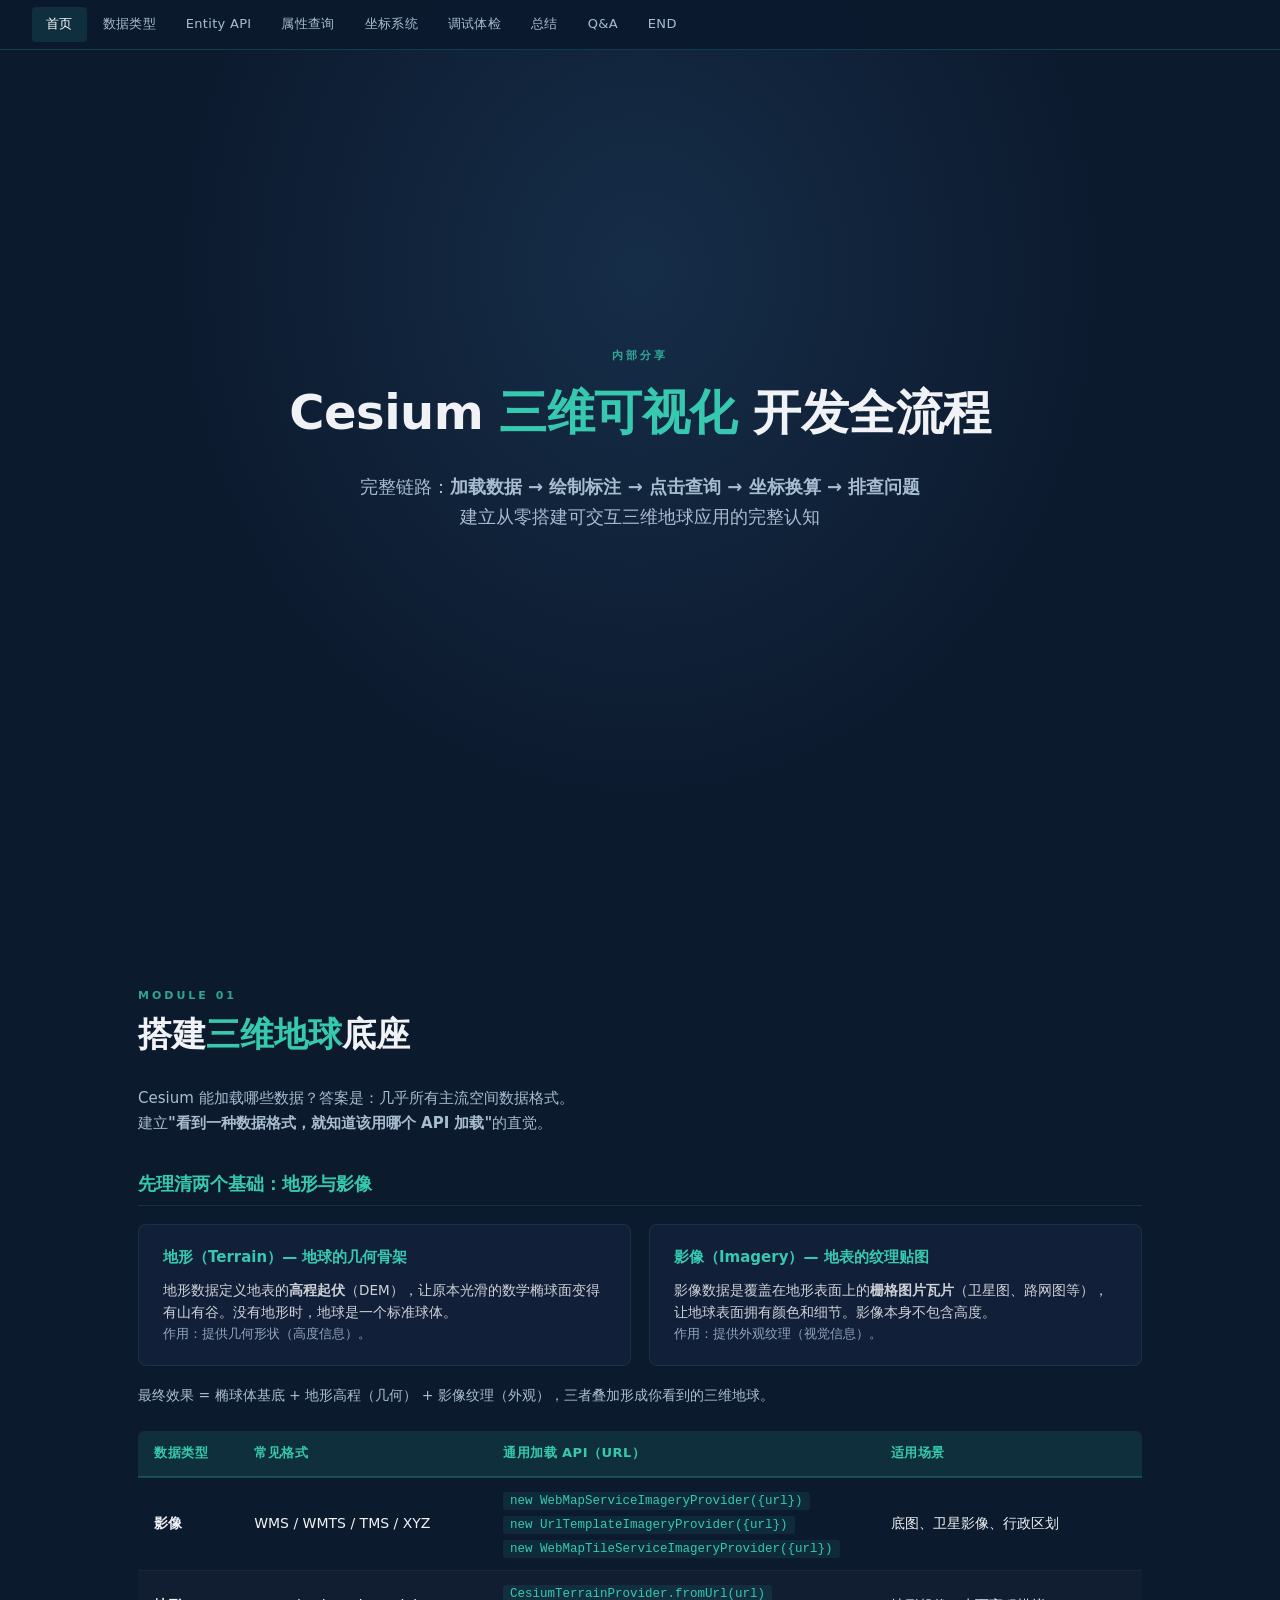
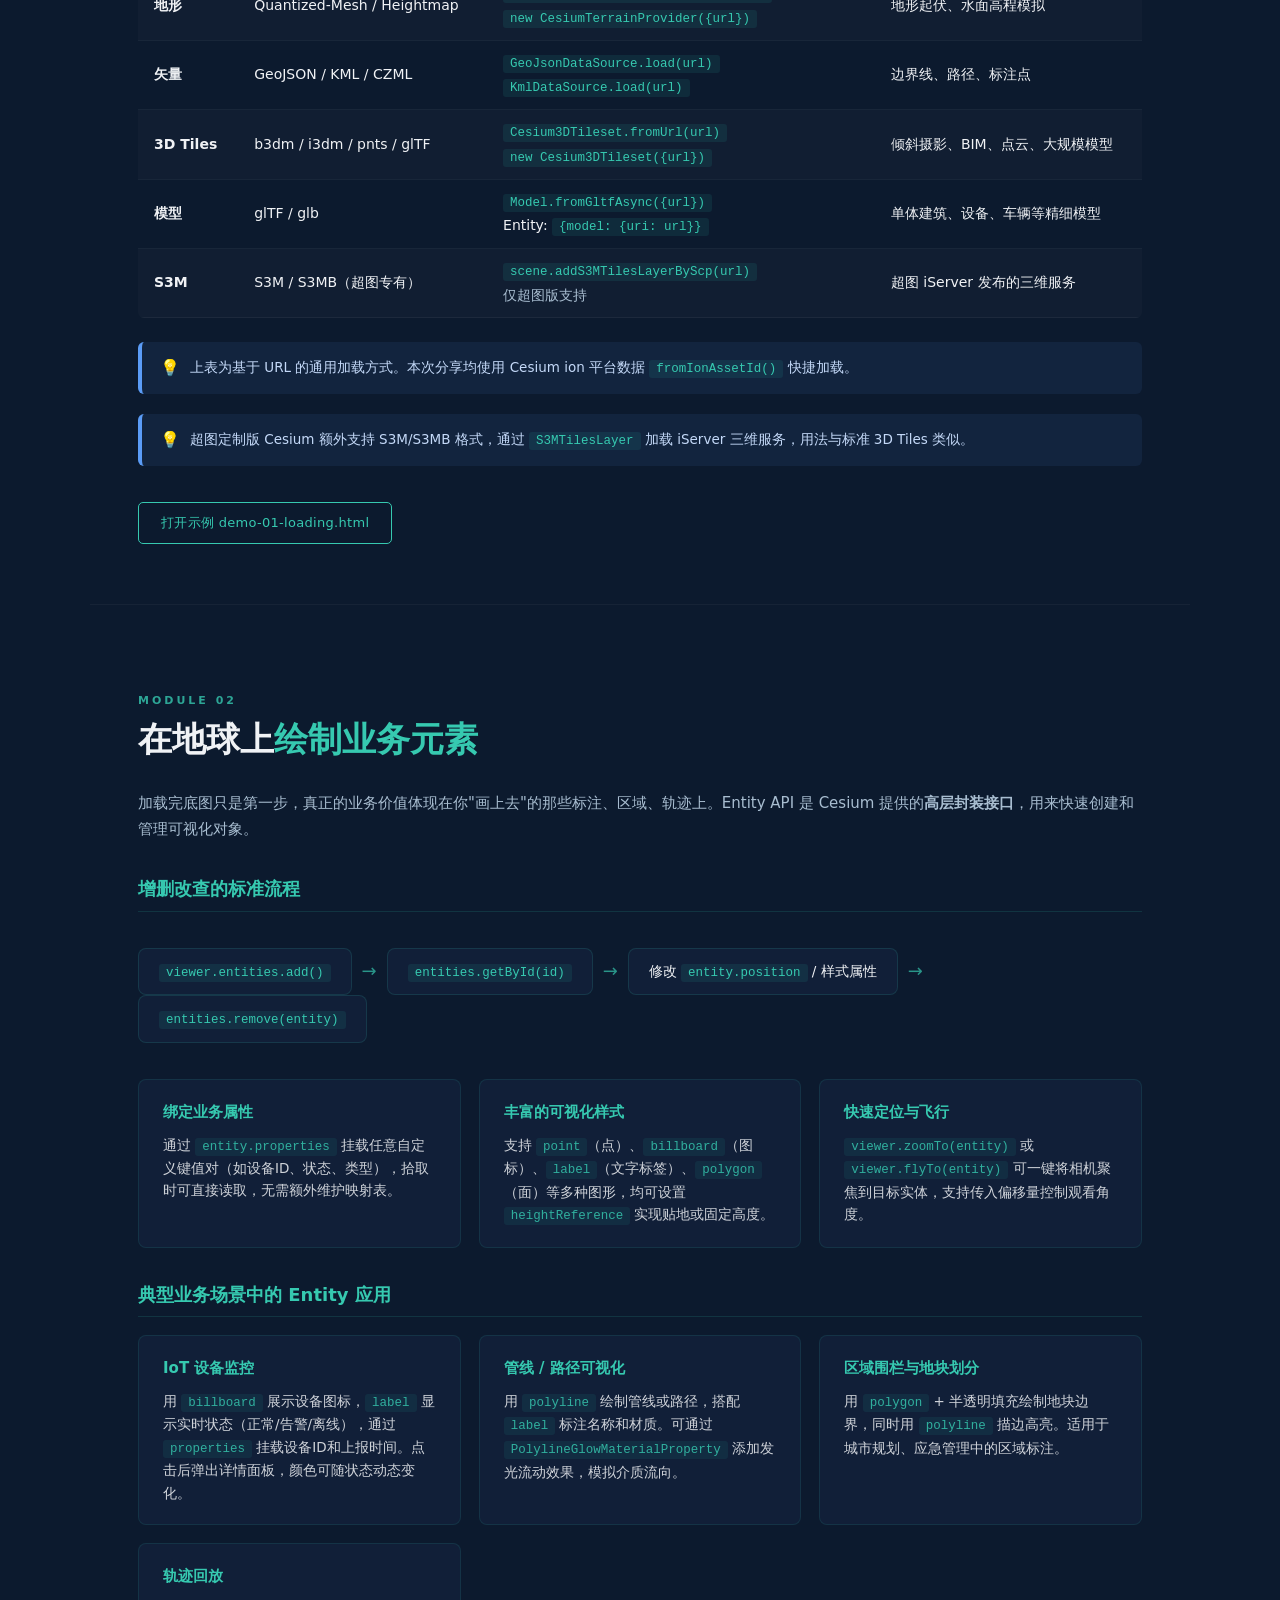
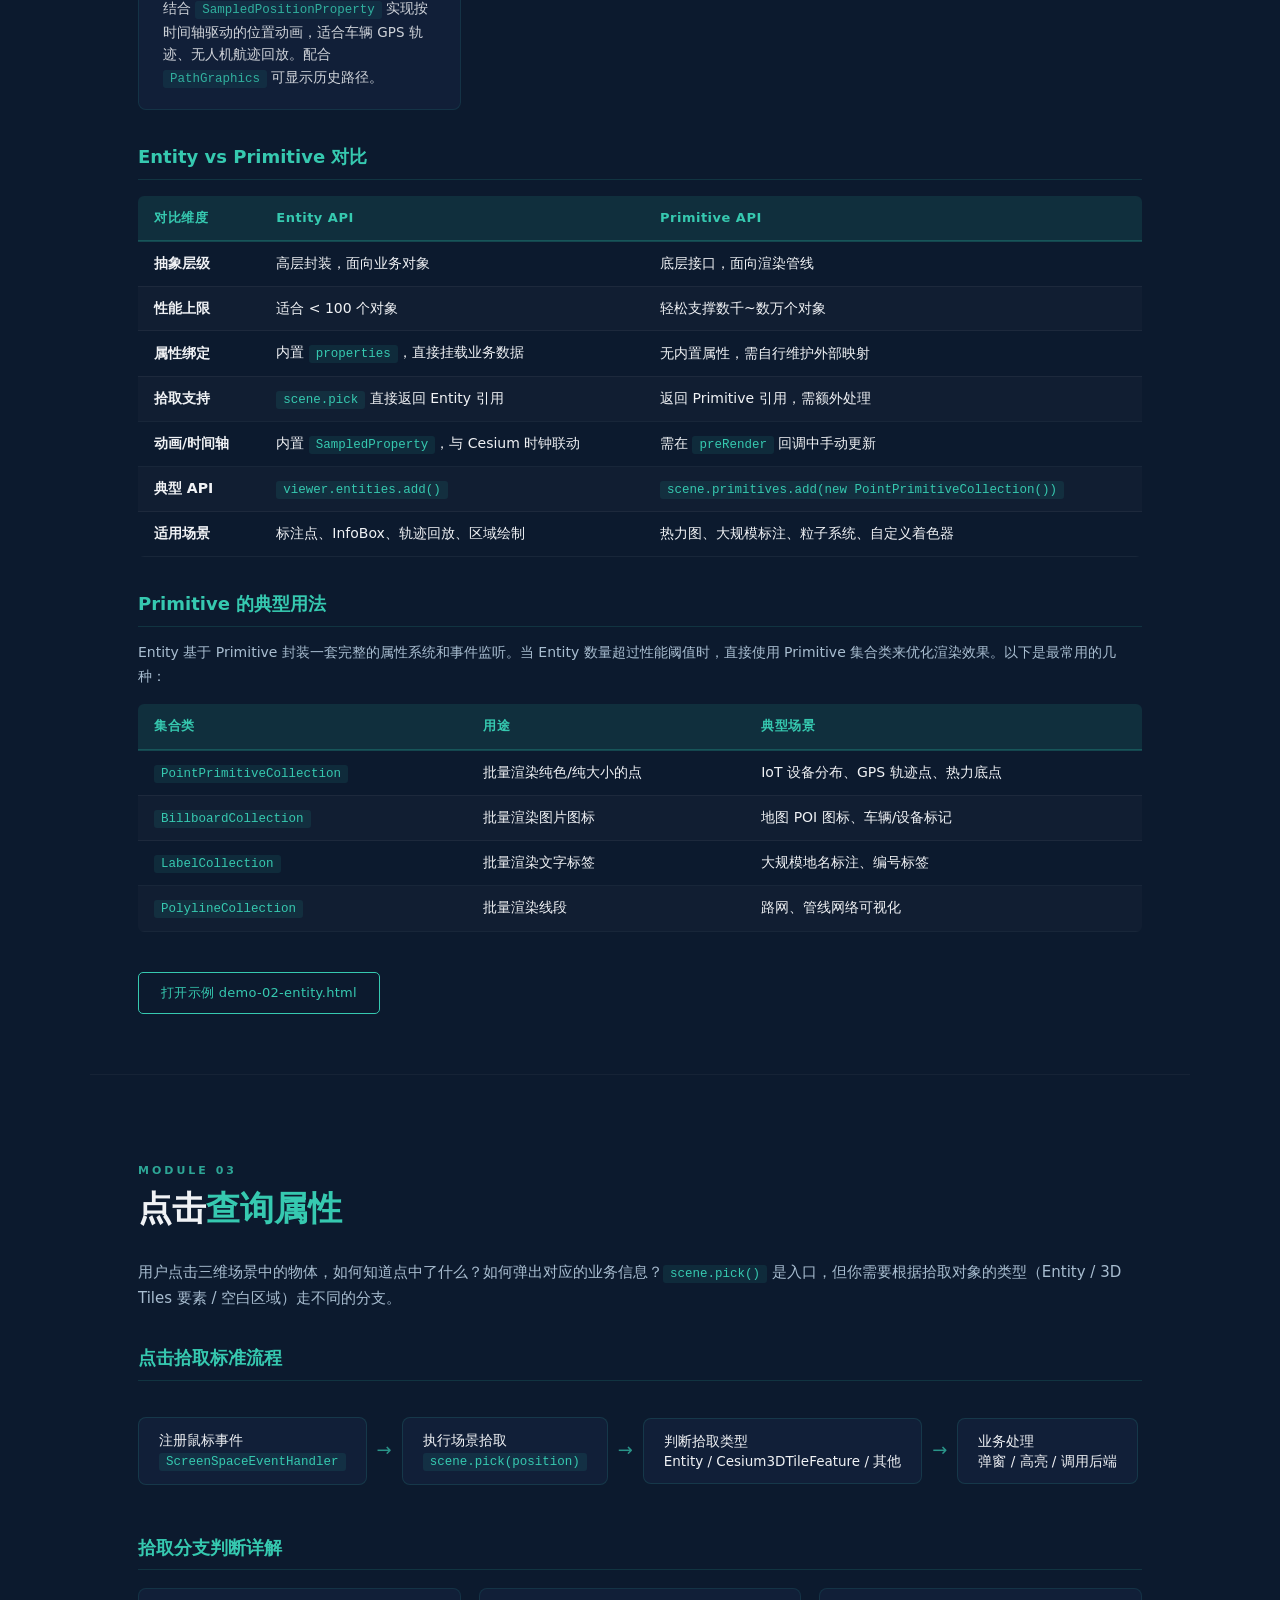
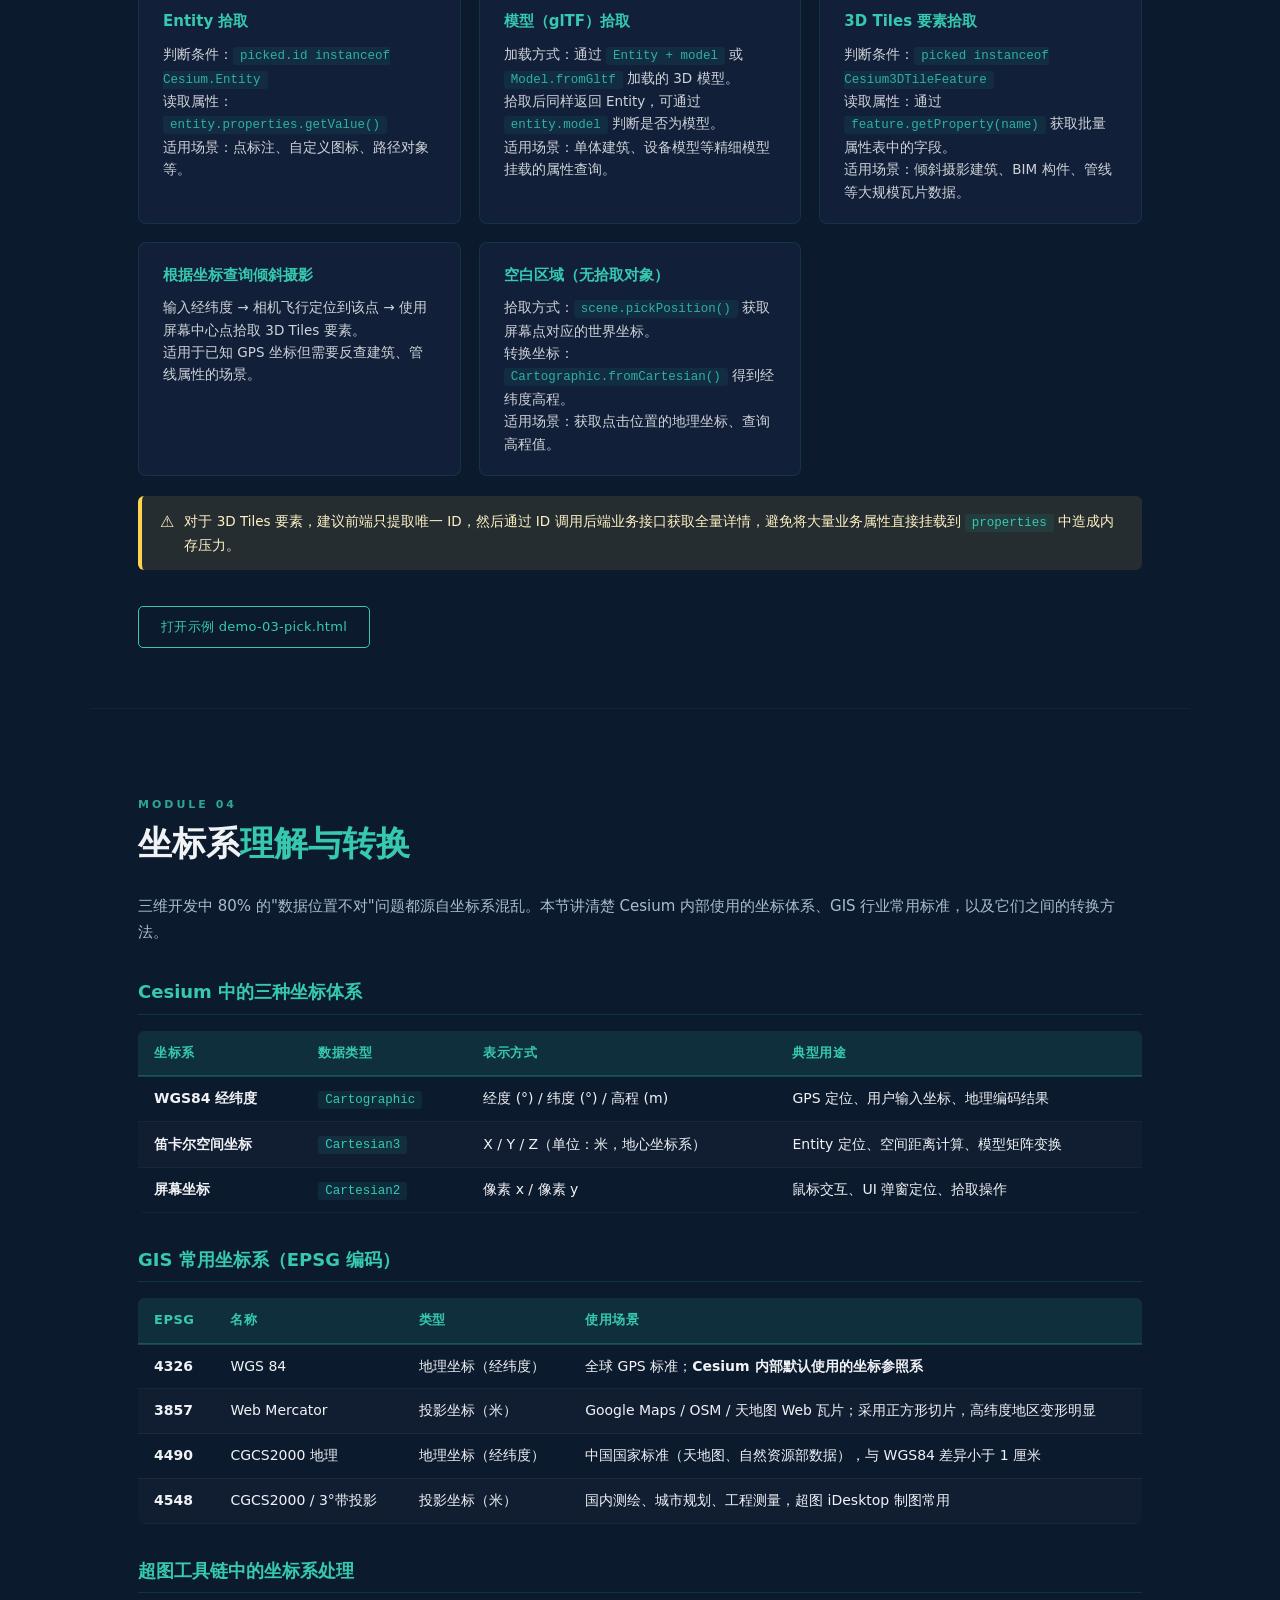
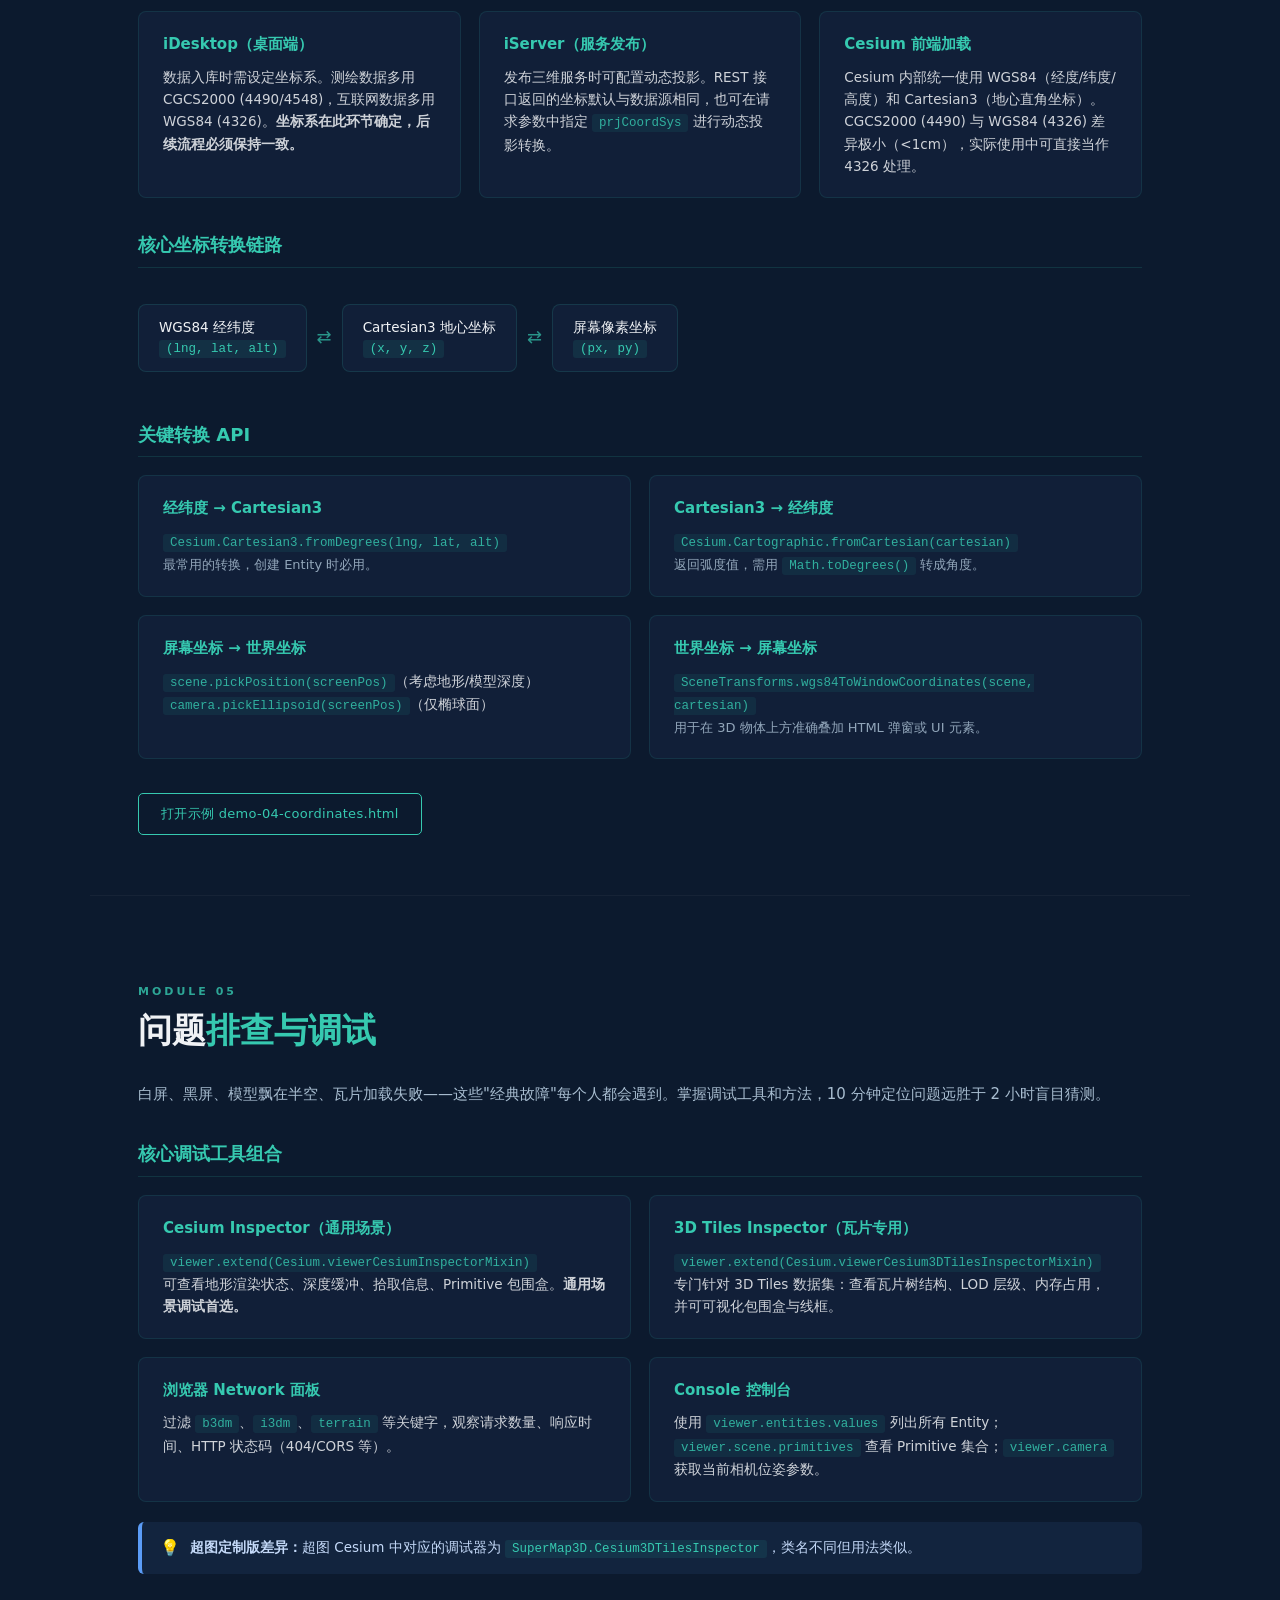
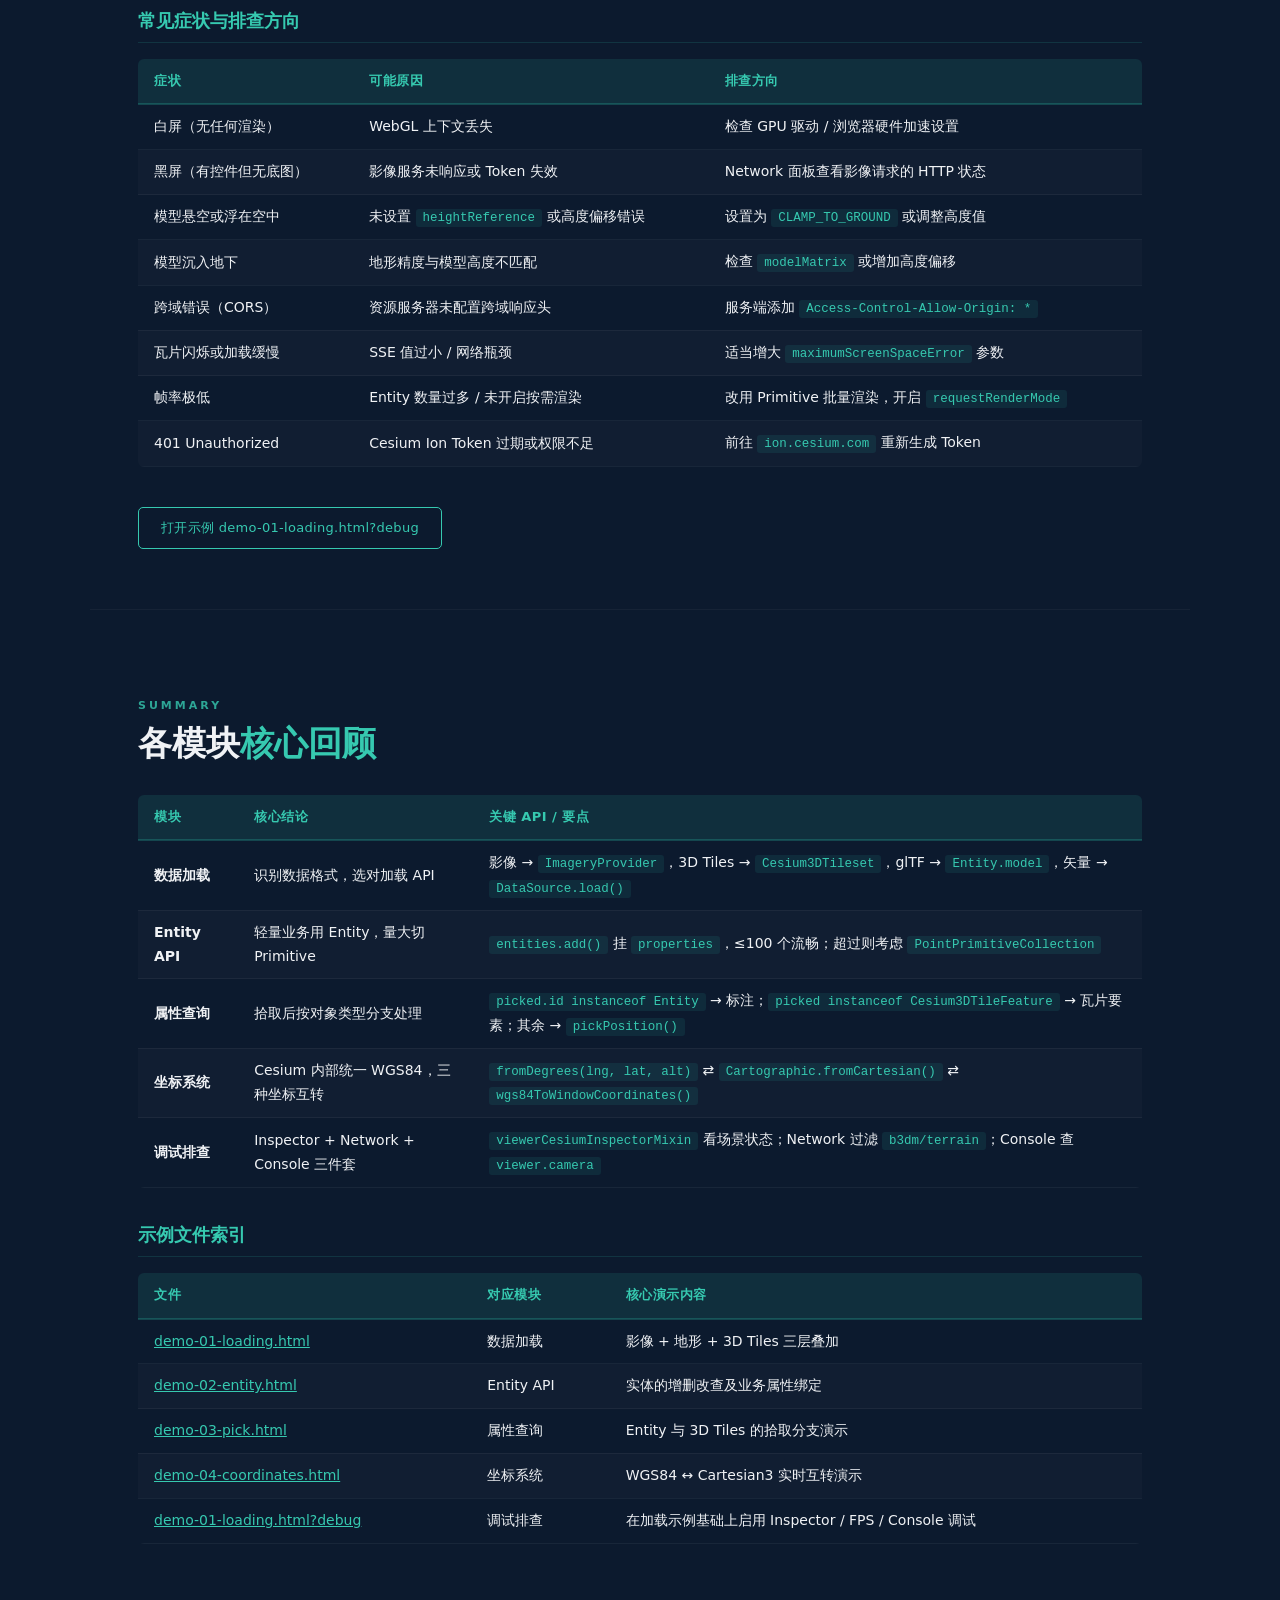
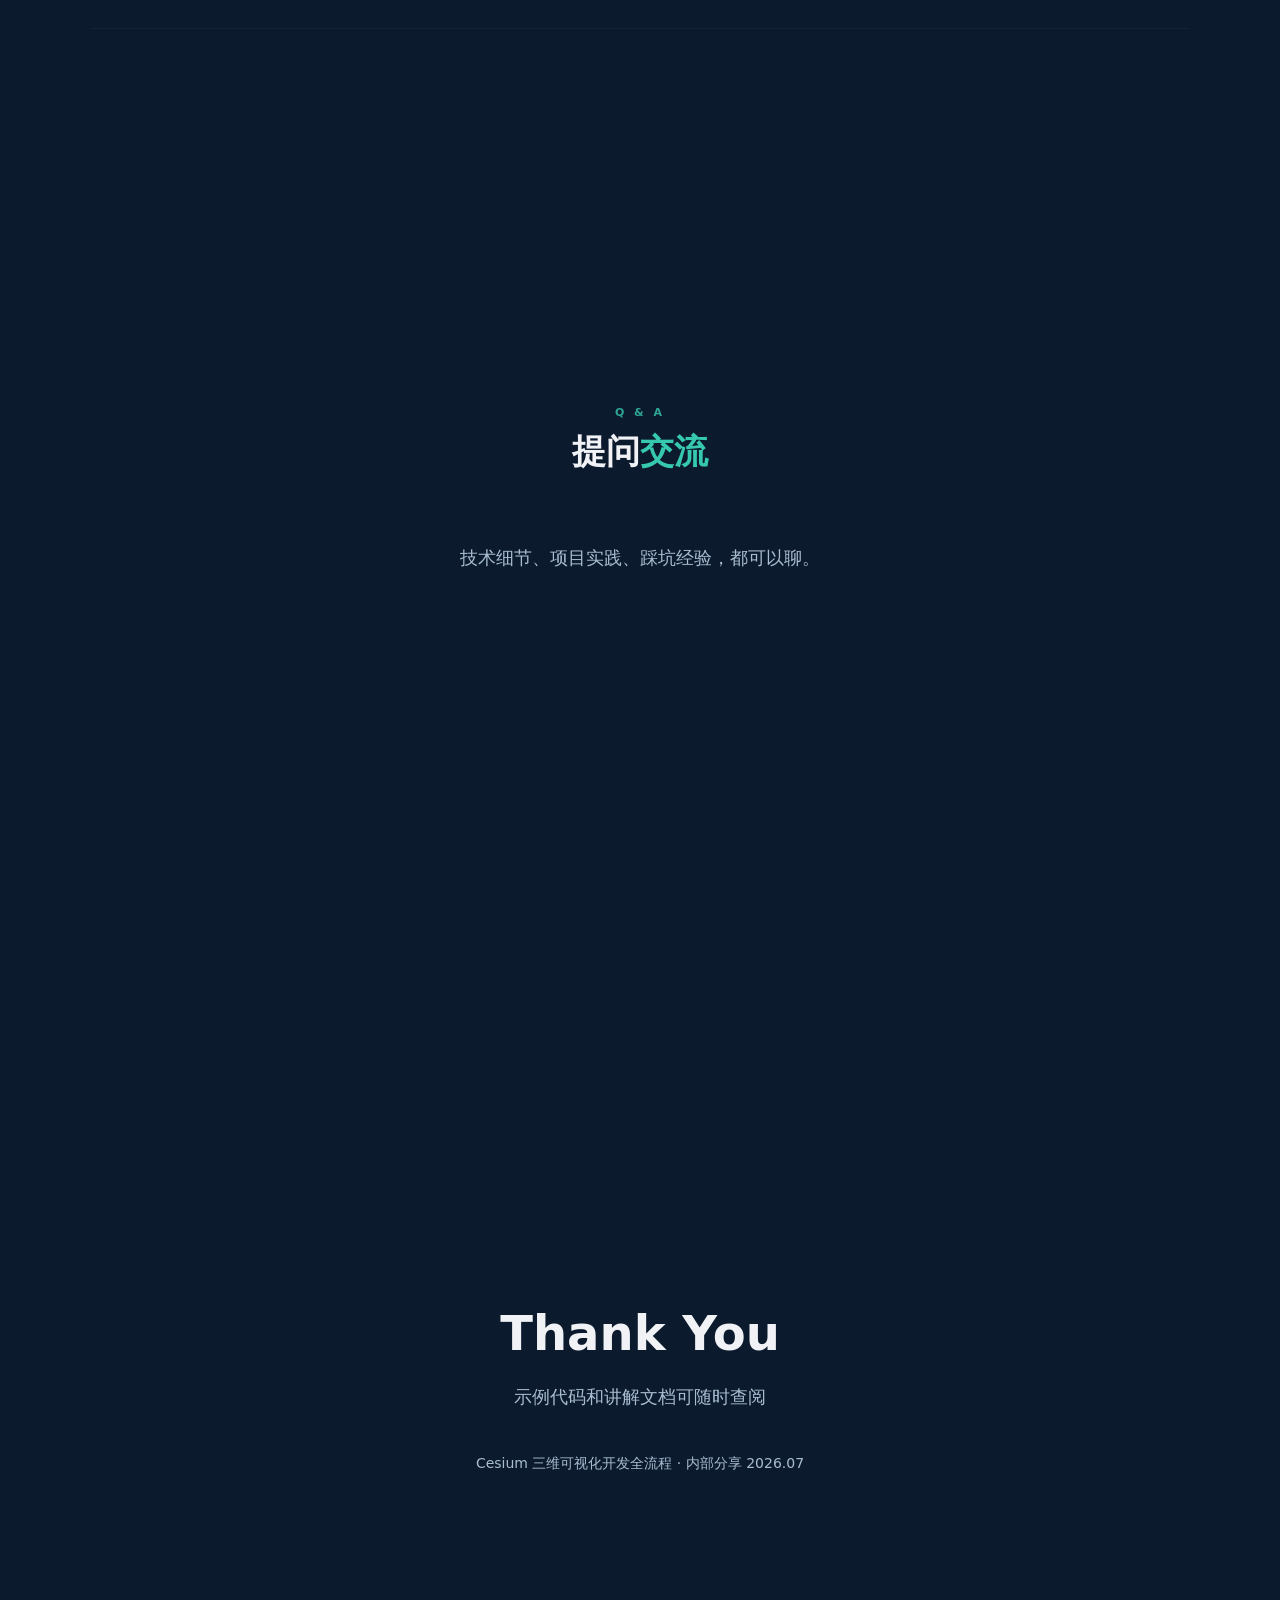
==== commit 27e86b95: "style: 优化全局配色对比度，去除AI典型紫色渐变，统一提亮文本色和辅助色 Co-authored-by: Cursor <cursoragent@cursor.com>" ====
--- a/index.html
+++ b/index.html
@@ -6,18 +6,18 @@
     <title>Cesium 三维可视化开发全流程</title>
     <style>
         :root {
-            --bg-dark: #0a1628;
-            --bg-section: #0e1f3d;
-            --bg-card: rgba(14, 31, 61, 0.85);
-            --accent: #2ec5ad;
-            --accent-dim: rgba(46, 197, 173, 0.15);
-            --text: #e8edf3;
-            --text-dim: #8ba3bf;
-            --danger: #e74c3c;
-            --danger-dim: rgba(231, 76, 60, 0.12);
-            --warn: #ffc107;
-            --warn-dim: rgba(255, 193, 7, 0.12);
-            --blue: #3b82f6;
+            --bg-dark: #0c1a2e;
+            --bg-section: #111f38;
+            --bg-card: rgba(17, 31, 56, 0.85);
+            --accent: #36c9b0;
+            --accent-dim: rgba(54, 201, 176, 0.12);
+            --text: #f0f2f5;
+            --text-dim: #a8bdd0;
+            --danger: #ef5350;
+            --danger-dim: rgba(239, 83, 80, 0.1);
+            --warn: #ffd54f;
+            --warn-dim: rgba(255, 213, 79, 0.1);
+            --blue: #5b9cf6;
         }
         * { margin: 0; padding: 0; box-sizing: border-box; }
         html { scroll-behavior: smooth; font-size: 16px; }
@@ -29,7 +29,7 @@
         /* ── NAV ── */
         nav {
             position: fixed; top: 0; left: 0; right: 0; z-index: 100;
-            background: rgba(10, 22, 40, .95); backdrop-filter: blur(14px);
+            background: rgba(12, 26, 46, .95); backdrop-filter: blur(14px);
             border-bottom: 1px solid rgba(46, 197, 173, .2);
             display: flex; align-items: center; padding: 0 32px; height: 50px;
             gap: 2px; overflow-x: auto;
@@ -66,7 +66,7 @@
         #hero {
             display: flex; flex-direction: column; justify-content: center; align-items: center;
             text-align: center; min-height: 100vh;
-            background: radial-gradient(ellipse at 50% 25%, #142e52 0%, var(--bg-dark) 65%);
+            background: radial-gradient(ellipse at 50% 30%, #162d48 0%, var(--bg-dark) 60%);
             border-bottom: none;
         }
         #hero h1 { font-size: 48px; font-weight: 800; margin-bottom: 18px; letter-spacing: -0.5px; }
@@ -76,11 +76,11 @@
         #hero .meta strong { color: var(--text); }
         .demo-link {
             display: inline-block; margin-top: 32px;
-            padding: 12px 28px; background: var(--accent); color: #0a1628;
+            padding: 12px 28px; background: var(--accent); color: #0c1a2e;
             font-weight: 600; font-size: 15px; border-radius: 6px;
             text-decoration: none; transition: transform .2s, box-shadow .2s;
         }
-        .demo-link:hover { transform: translateY(-2px); box-shadow: 0 6px 20px rgba(46,197,173,.3); }
+        .demo-link:hover { transform: translateY(-2px); box-shadow: 0 6px 20px rgba(54,201,176,.25); }
 
         /* ── TABLE ── */
         table { width: 100%; border-collapse: collapse; margin: 16px 0 24px; font-size: 14px; border-radius: 6px; overflow: hidden; }
@@ -106,9 +106,9 @@
             font-size: 13.5px; line-height: 1.65; display: flex; gap: 10px; align-items: flex-start;
         }
         .alert-icon { flex-shrink: 0; font-size: 16px; line-height: 1.5; }
-        .alert-danger { background: var(--danger-dim); border-left: 4px solid var(--danger); color: #f8b4b4; }
-        .alert-warn { background: var(--warn-dim); border-left: 4px solid var(--warn); color: #fde68a; }
-        .alert-info { background: rgba(59,130,246,.08); border-left: 4px solid var(--blue); color: #93c5fd; }
+        .alert-danger { background: var(--danger-dim); border-left: 4px solid var(--danger); color: #f5c6c6; }
+        .alert-warn { background: var(--warn-dim); border-left: 4px solid var(--warn); color: #fff3c4; }
+        .alert-info { background: rgba(91,156,246,.08); border-left: 4px solid var(--blue); color: #c4d9f8; }
 
         /* ── CARDS ── */
         .card-grid { display: grid; grid-template-columns: repeat(auto-fit, minmax(280px, 1fr)); gap: 18px; margin: 18px 0; }
@@ -119,7 +119,7 @@
         }
         .card:hover { transform: translateY(-2px); border-color: rgba(46,197,173,.35); box-shadow: 0 4px 20px rgba(0,0,0,.2); }
         .card h4 { color: var(--accent); font-size: 15px; margin-bottom: 8px; }
-        .card p { font-size: 13.5px; color: var(--text-dim); line-height: 1.65; }
+        .card p { font-size: 13.5px; color: var(--text); line-height: 1.65; opacity: .85; }
 
         /* ── FLOW ── */
         .flow {
@@ -127,9 +127,9 @@
             padding: 16px 0;
         }
         .flow-step {
-            background: var(--bg-section); border: 1px solid rgba(46,197,173,.18);
+            background: var(--bg-section); border: 1px solid rgba(54,201,176,.15);
             padding: 12px 20px; border-radius: 8px; font-size: 13.5px; white-space: nowrap;
-            line-height: 1.5;
+            line-height: 1.5; color: var(--text);
         }
         .flow-arrow { color: var(--accent); font-size: 18px; padding: 0 10px; opacity: .7; }
 
@@ -140,7 +140,7 @@
             border-radius: 5px; text-decoration: none; font-size: 13px; font-weight: 500;
             transition: all .2s; letter-spacing: .3px;
         }
-        .demo-btn:hover { background: var(--accent); color: #0a1628; transform: translateY(-1px); box-shadow: 0 3px 12px rgba(46,197,173,.2); }
+        .demo-btn:hover { background: var(--accent); color: #0c1a2e; transform: translateY(-1px); box-shadow: 0 3px 12px rgba(54,201,176,.2); }
 
         /* ── QA & END ── */
         #qa, #end {
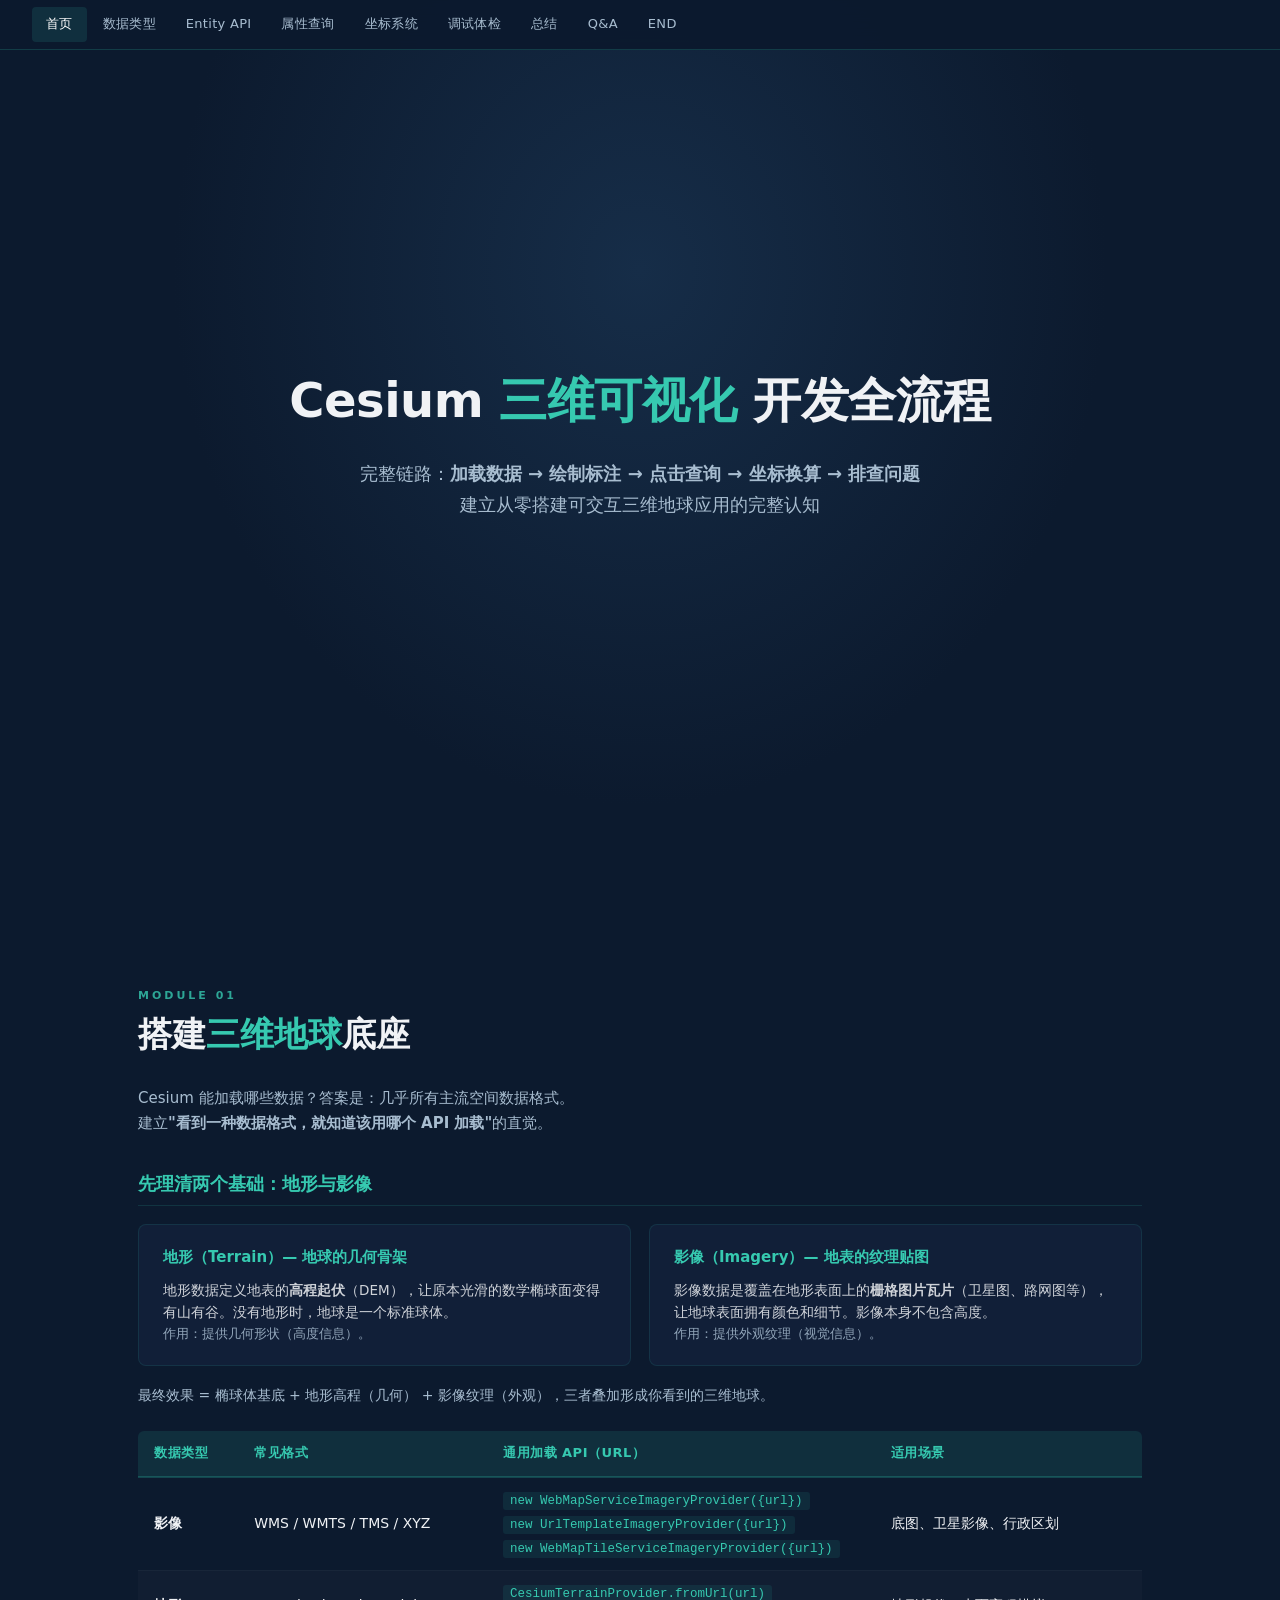
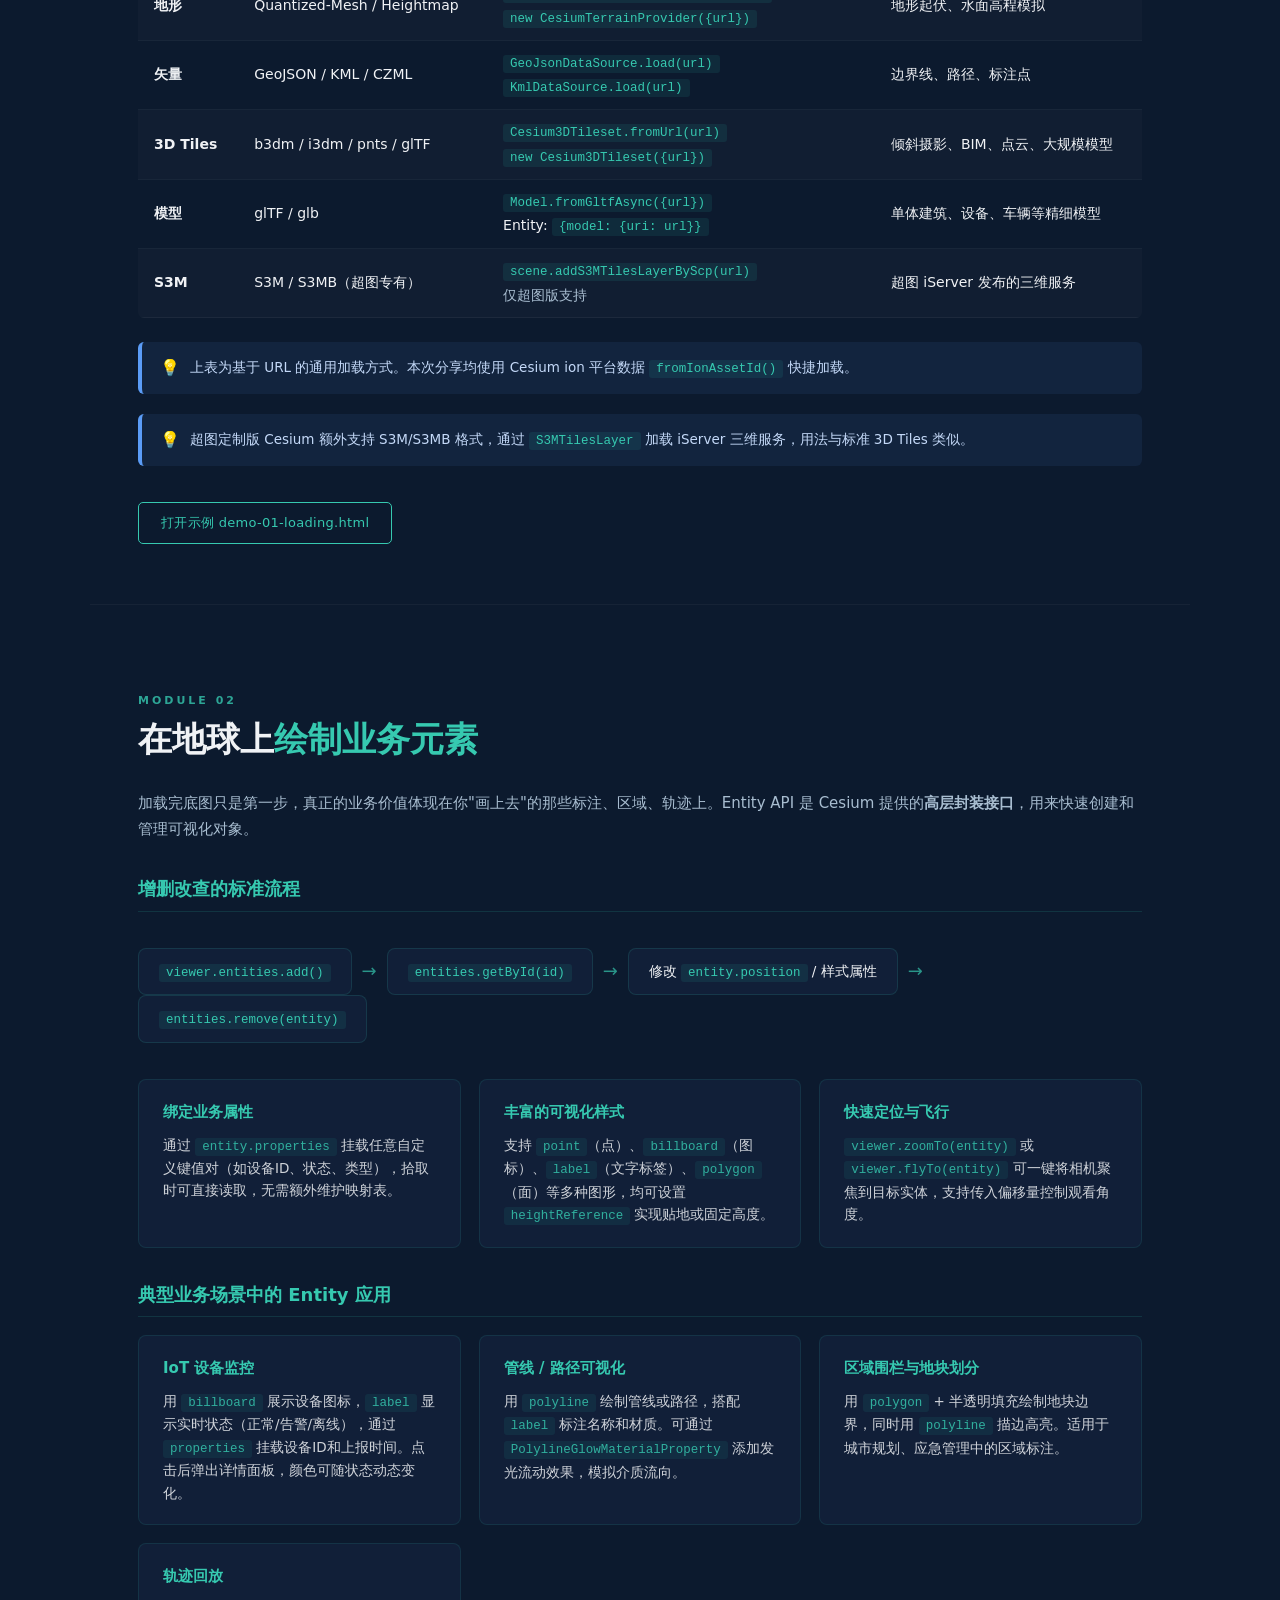
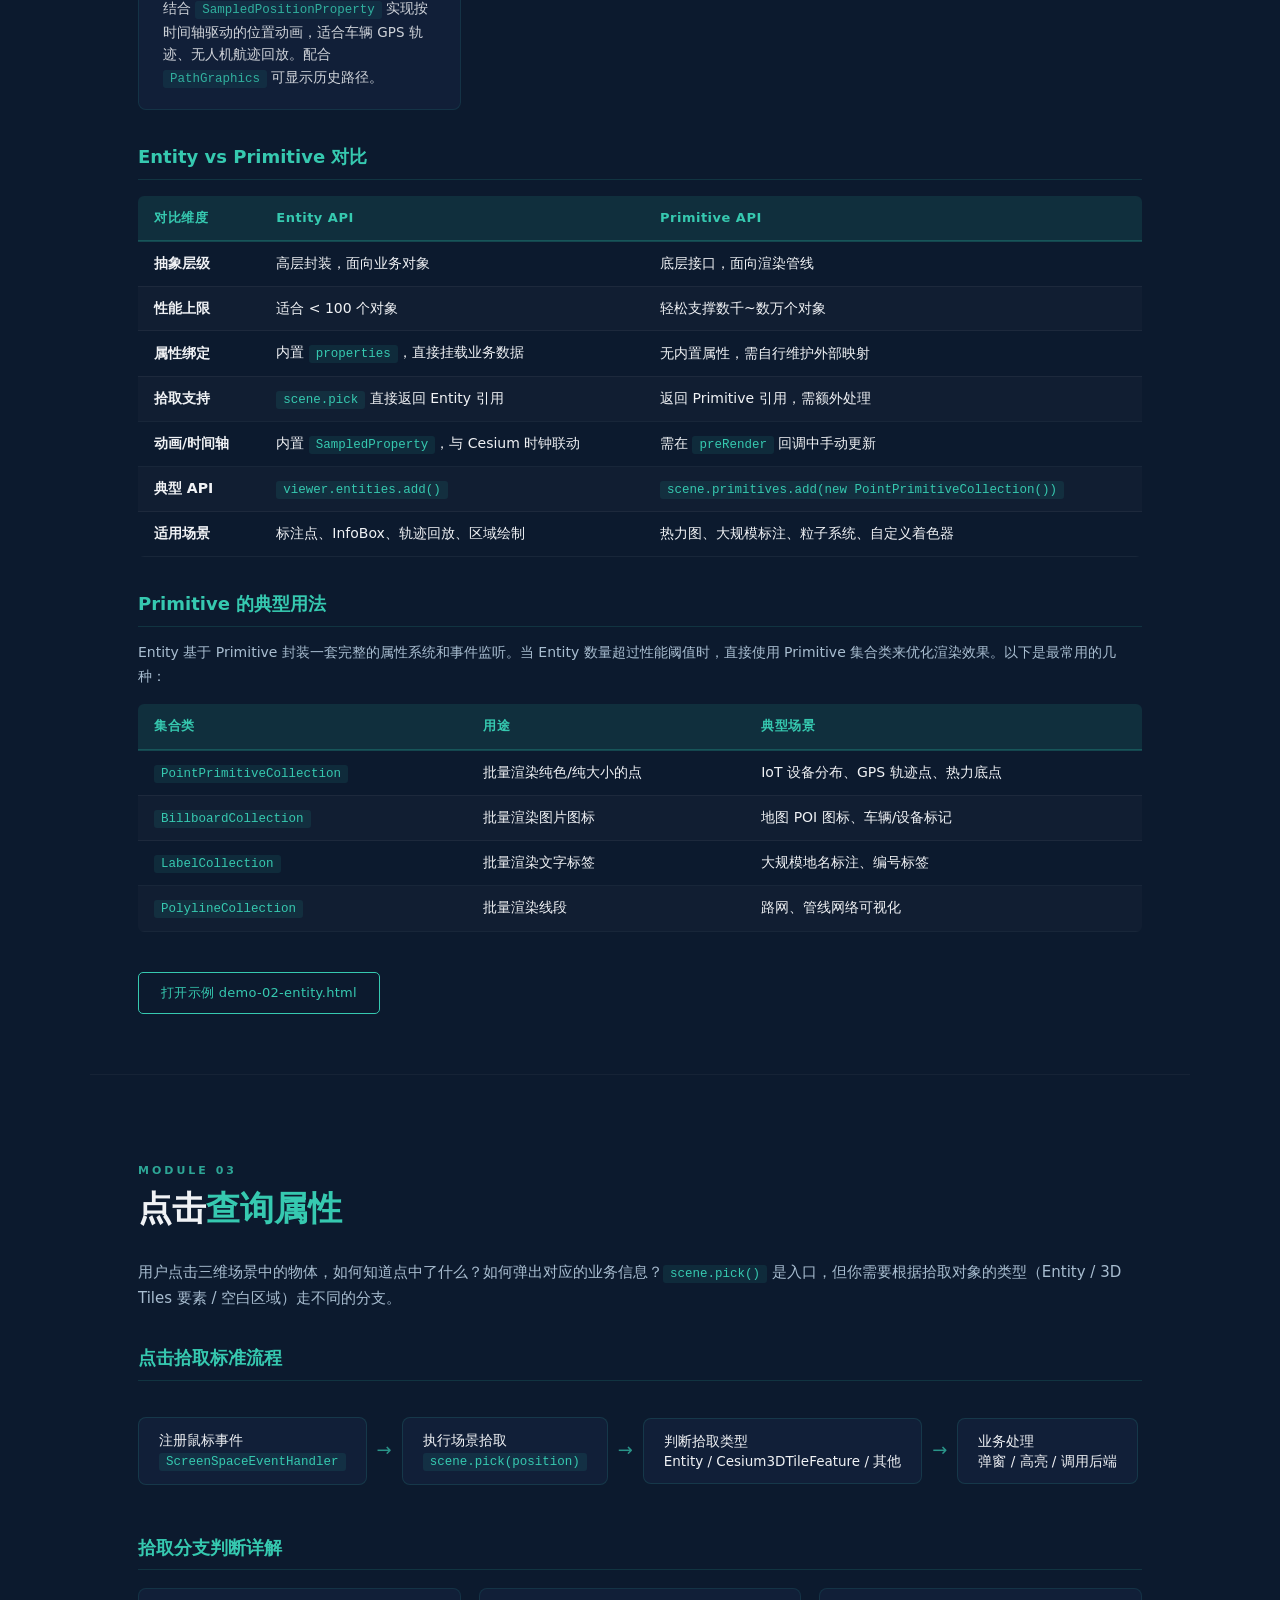
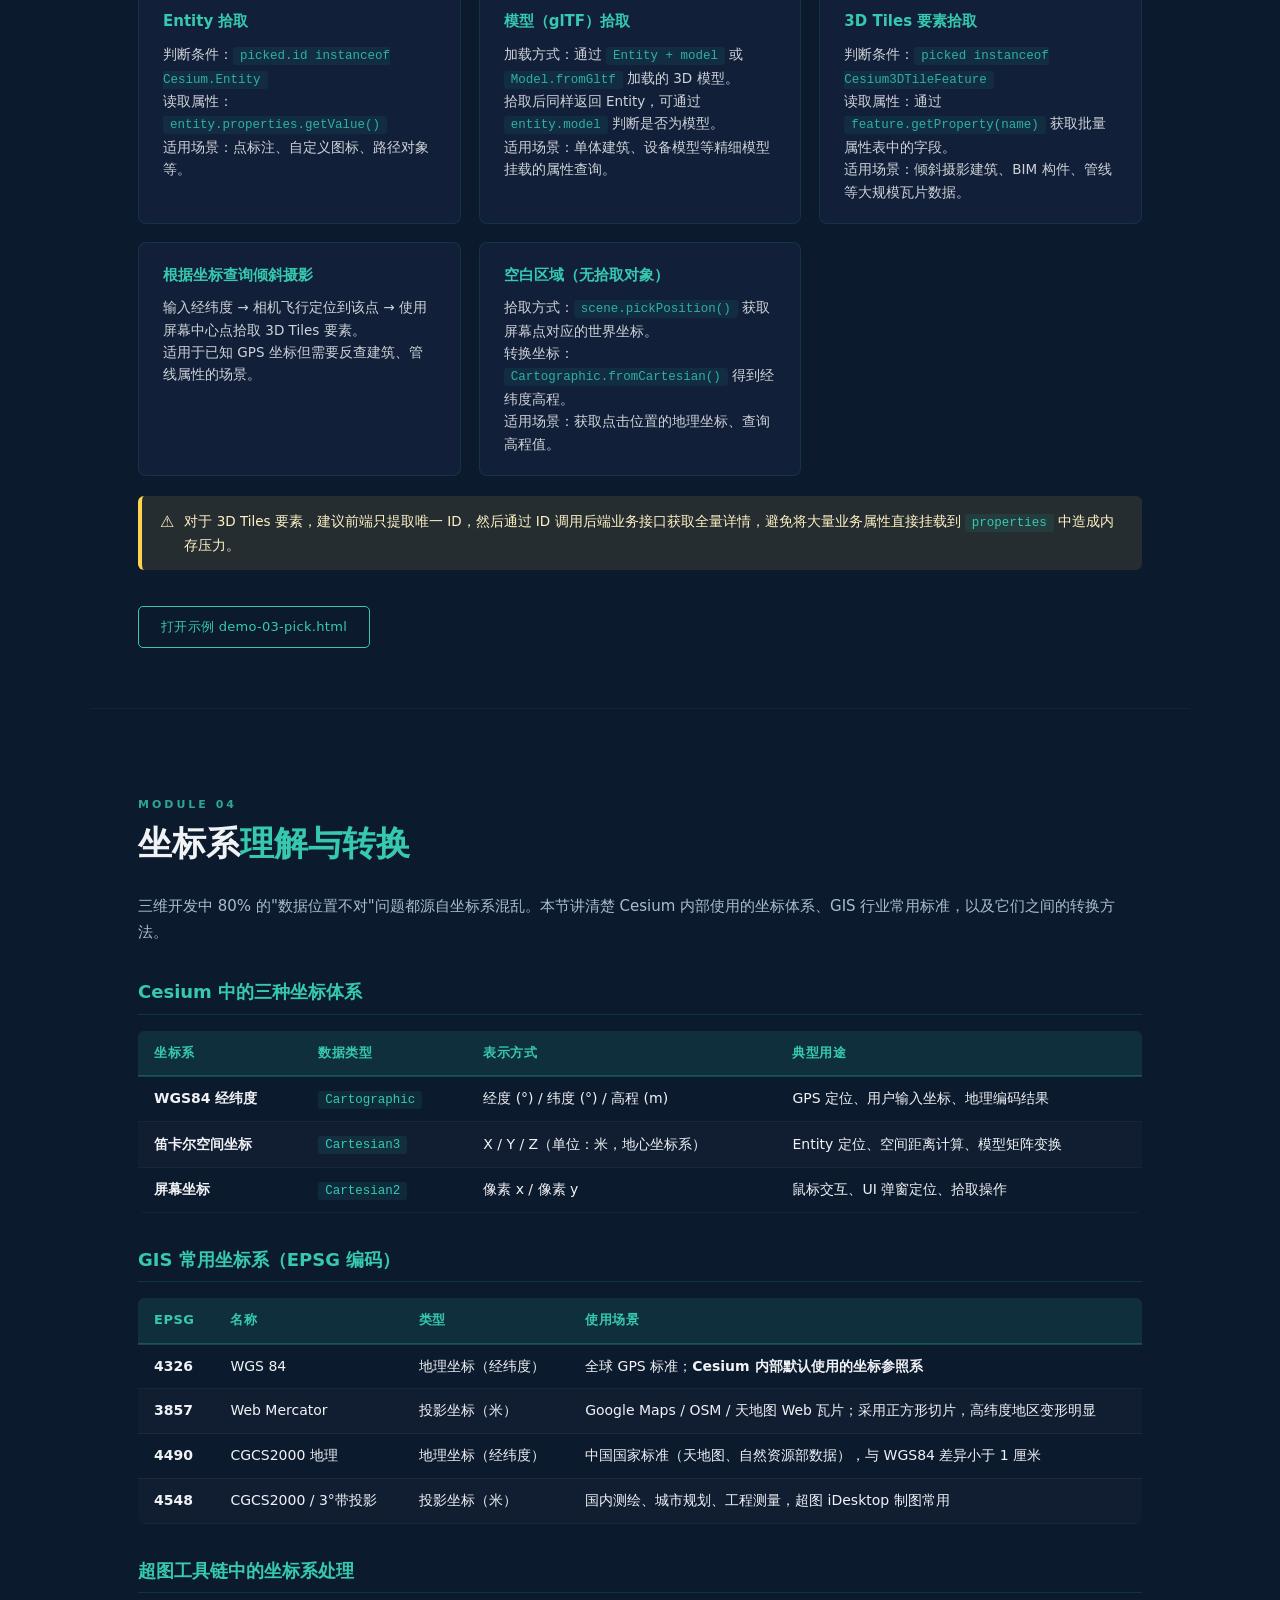
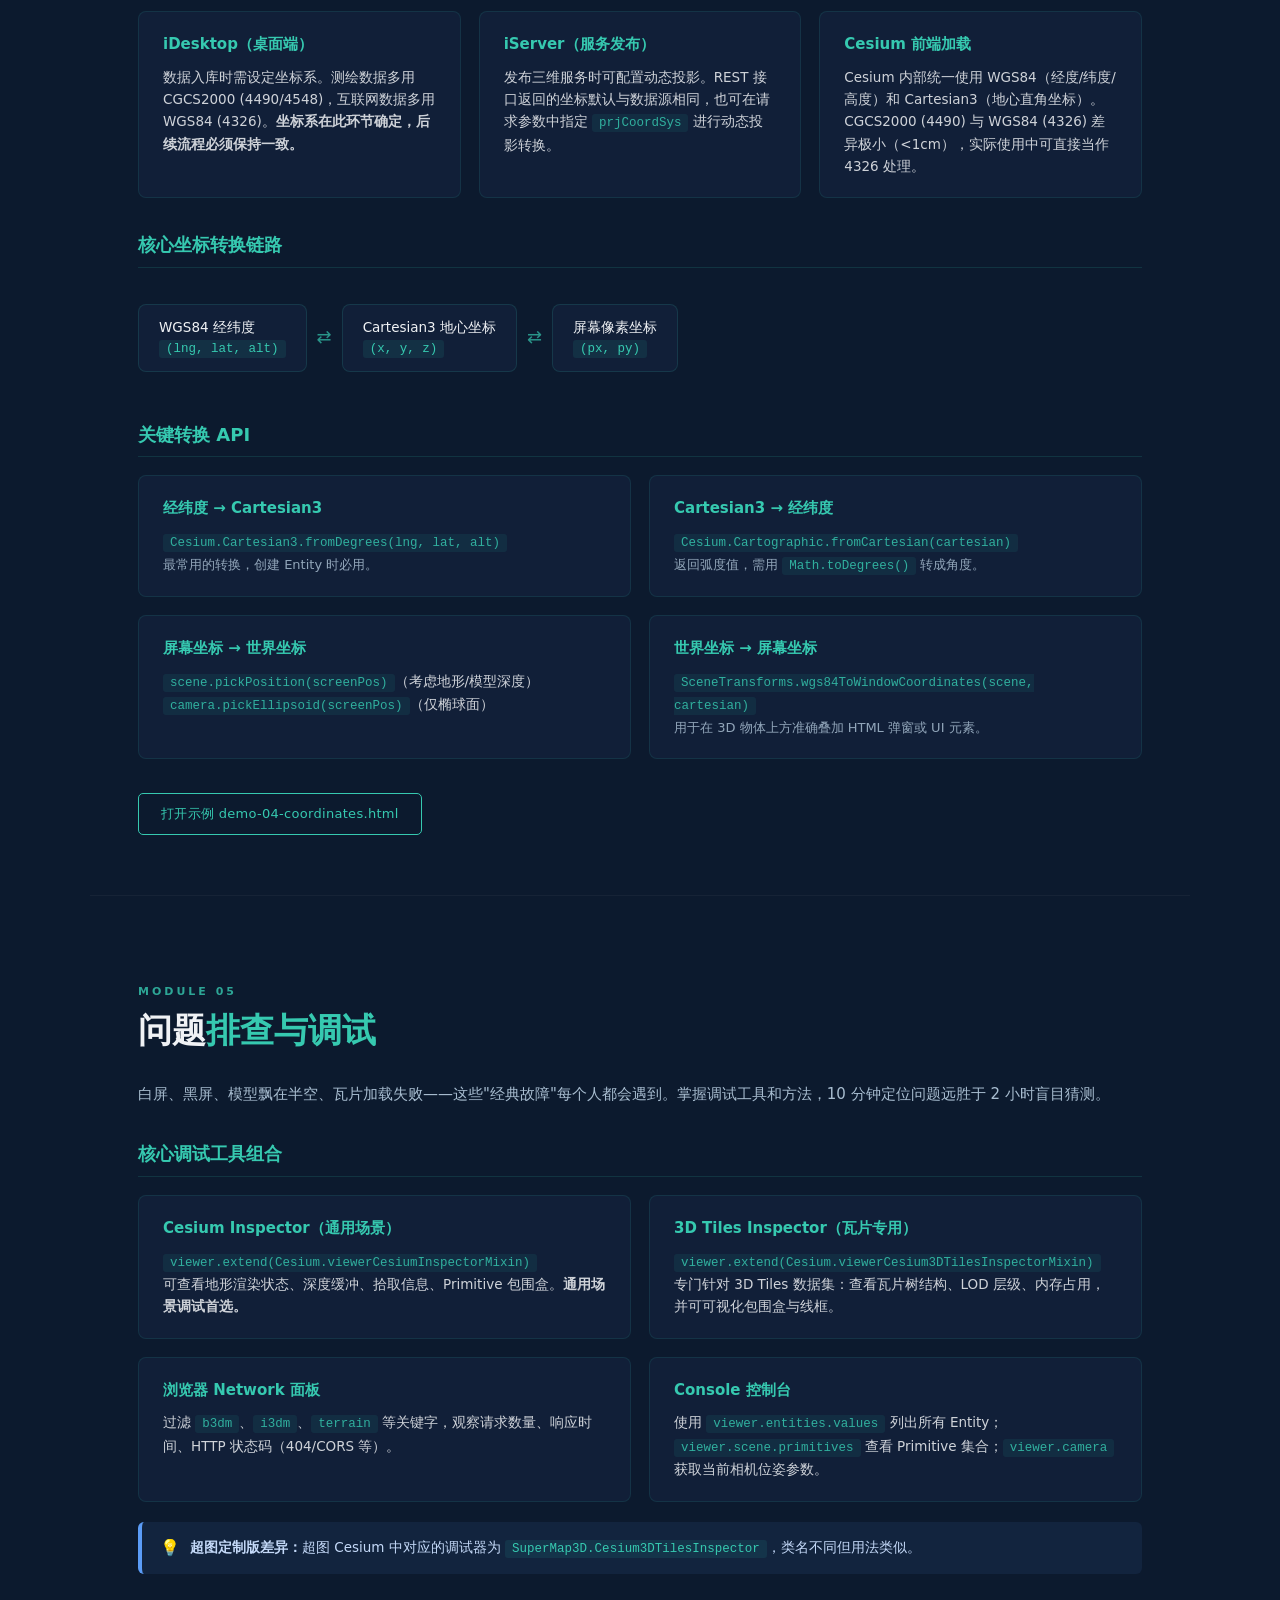
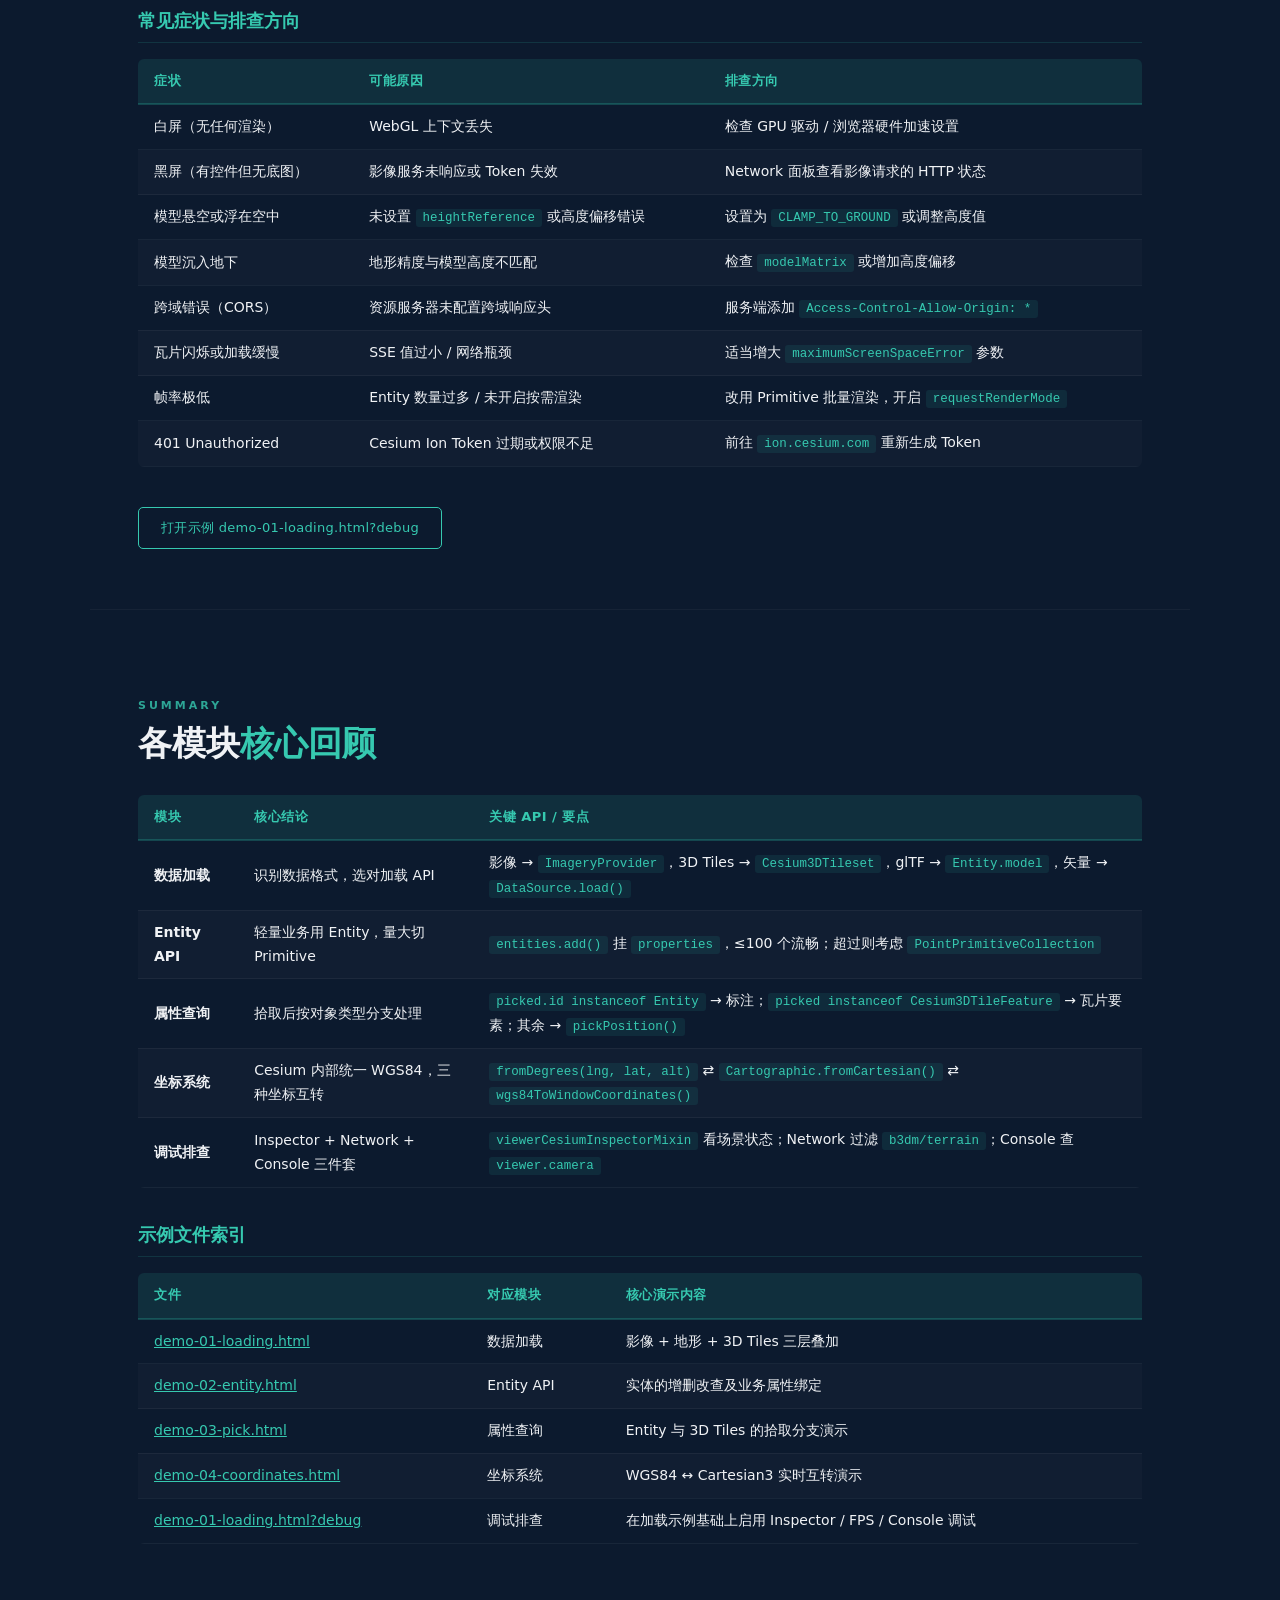
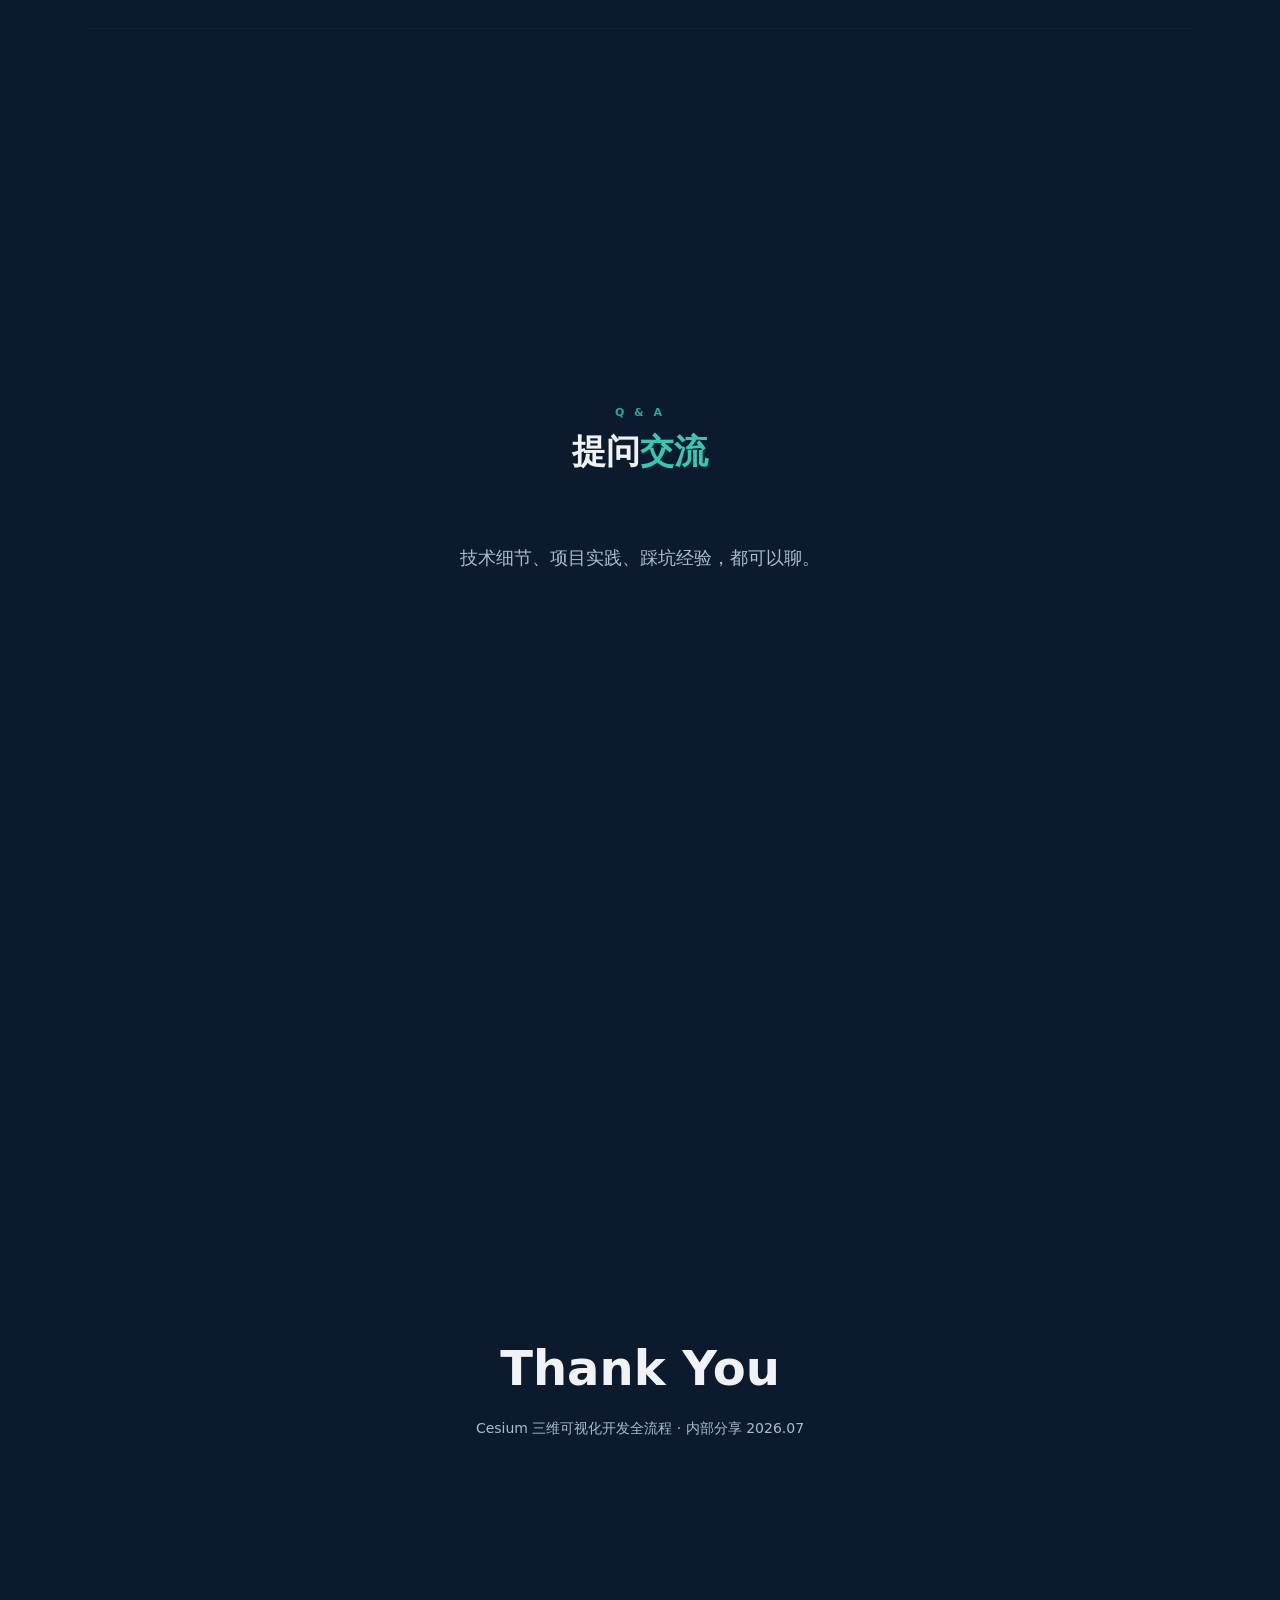
==== commit b4c4ab71: "remove internal sharing tag and example code note from index.html to streamline content and enhance " ====
--- a/index.html
+++ b/index.html
@@ -175,7 +175,6 @@
 
 <!-- ════════════════════ HERO ════════════════════ -->
 <section id="hero">
-    <div class="section-tag">内部分享</div>
     <h1>Cesium <span>三维可视化</span> 开发全流程</h1>
     <p class="subtitle">完整链路：<strong>加载数据 → 绘制标注 → 点击查询 → 坐标换算 → 排查问题</strong><br>建立从零搭建可交互三维地球应用的完整认知</p>
 </section>
@@ -620,7 +619,6 @@
 <!-- ════════════════════ END ════════════════════ -->
 <section id="end" style="display:flex;flex-direction:column;justify-content:center;align-items:center;text-align:center;">
     <h2 style="font-size:48px;font-weight:800;margin-bottom:16px;">Thank You</h2>
-    <p style="font-size:18px;color:var(--text-dim);margin-bottom:40px;">示例代码和讲解文档可随时查阅</p>
     <p style="font-size:14px;color:var(--text-dim);">Cesium 三维可视化开发全流程 · 内部分享 2026.07</p>
 </section>
 
